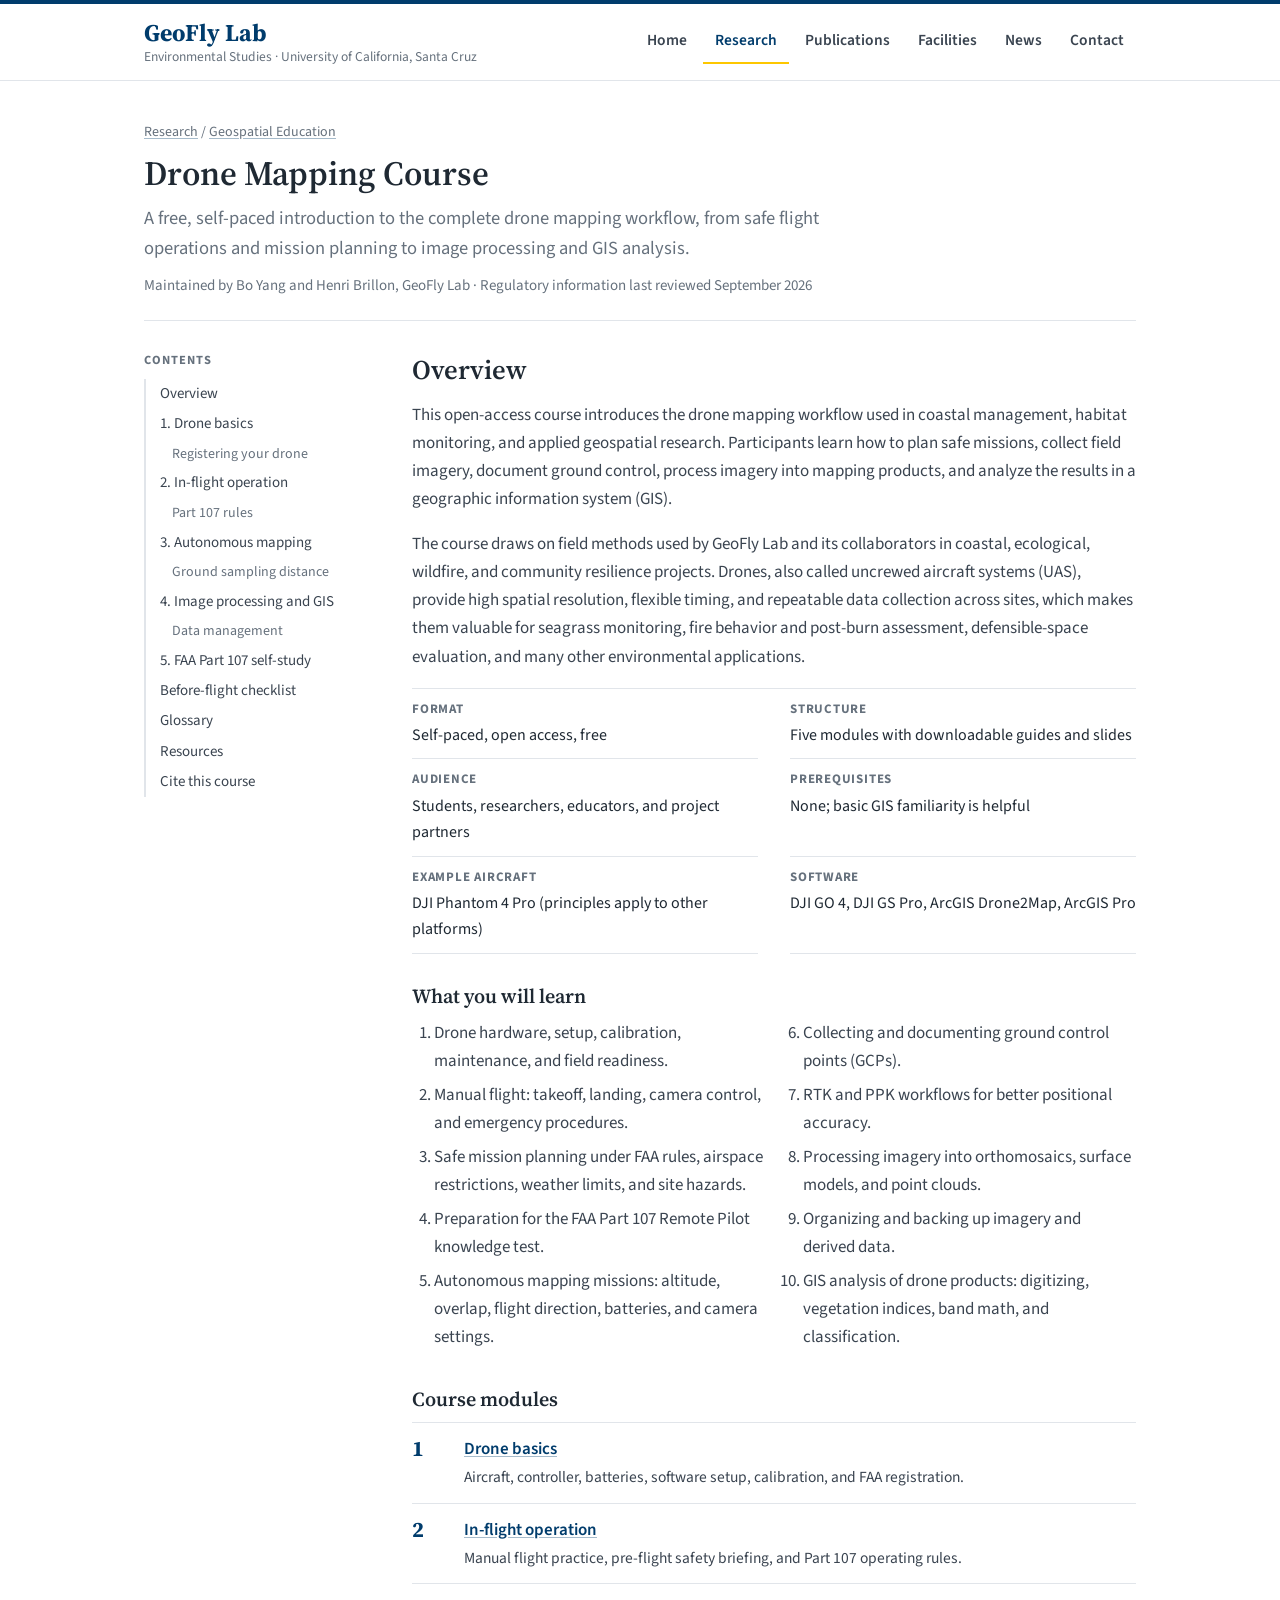
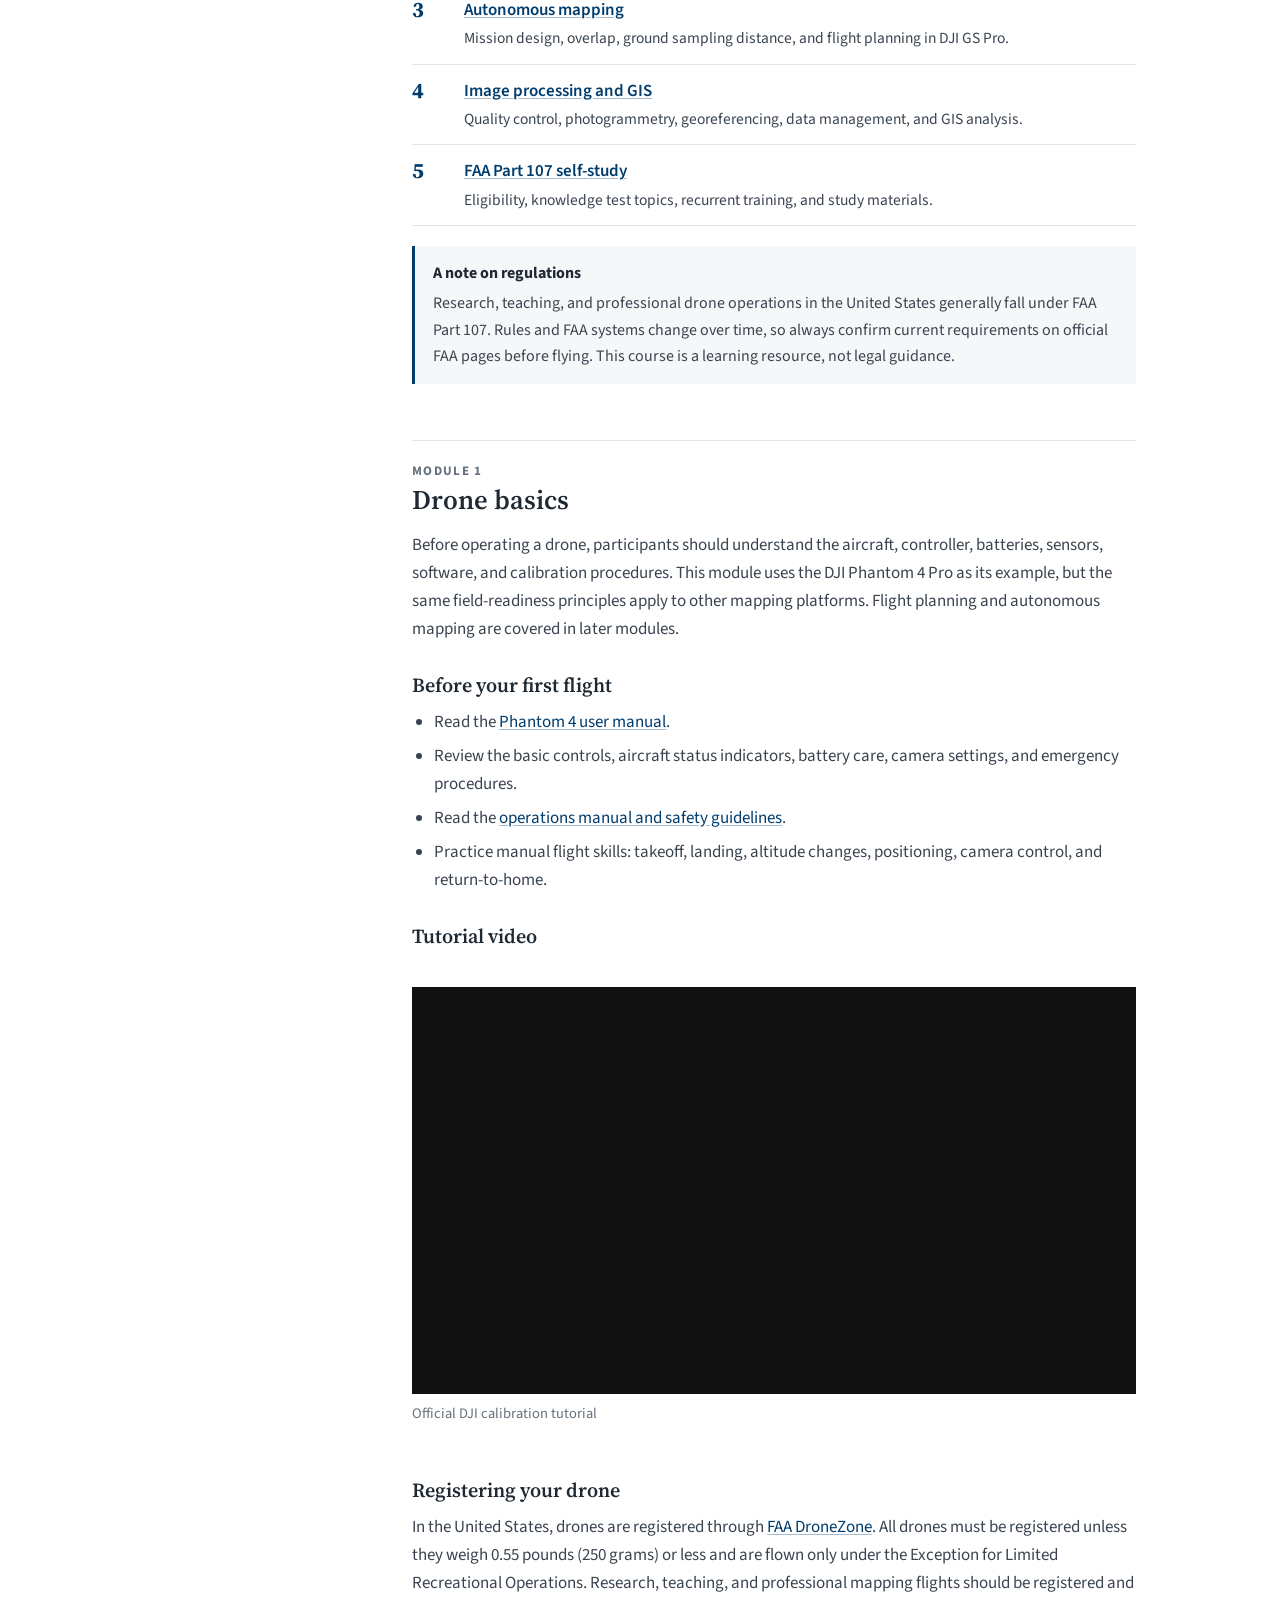
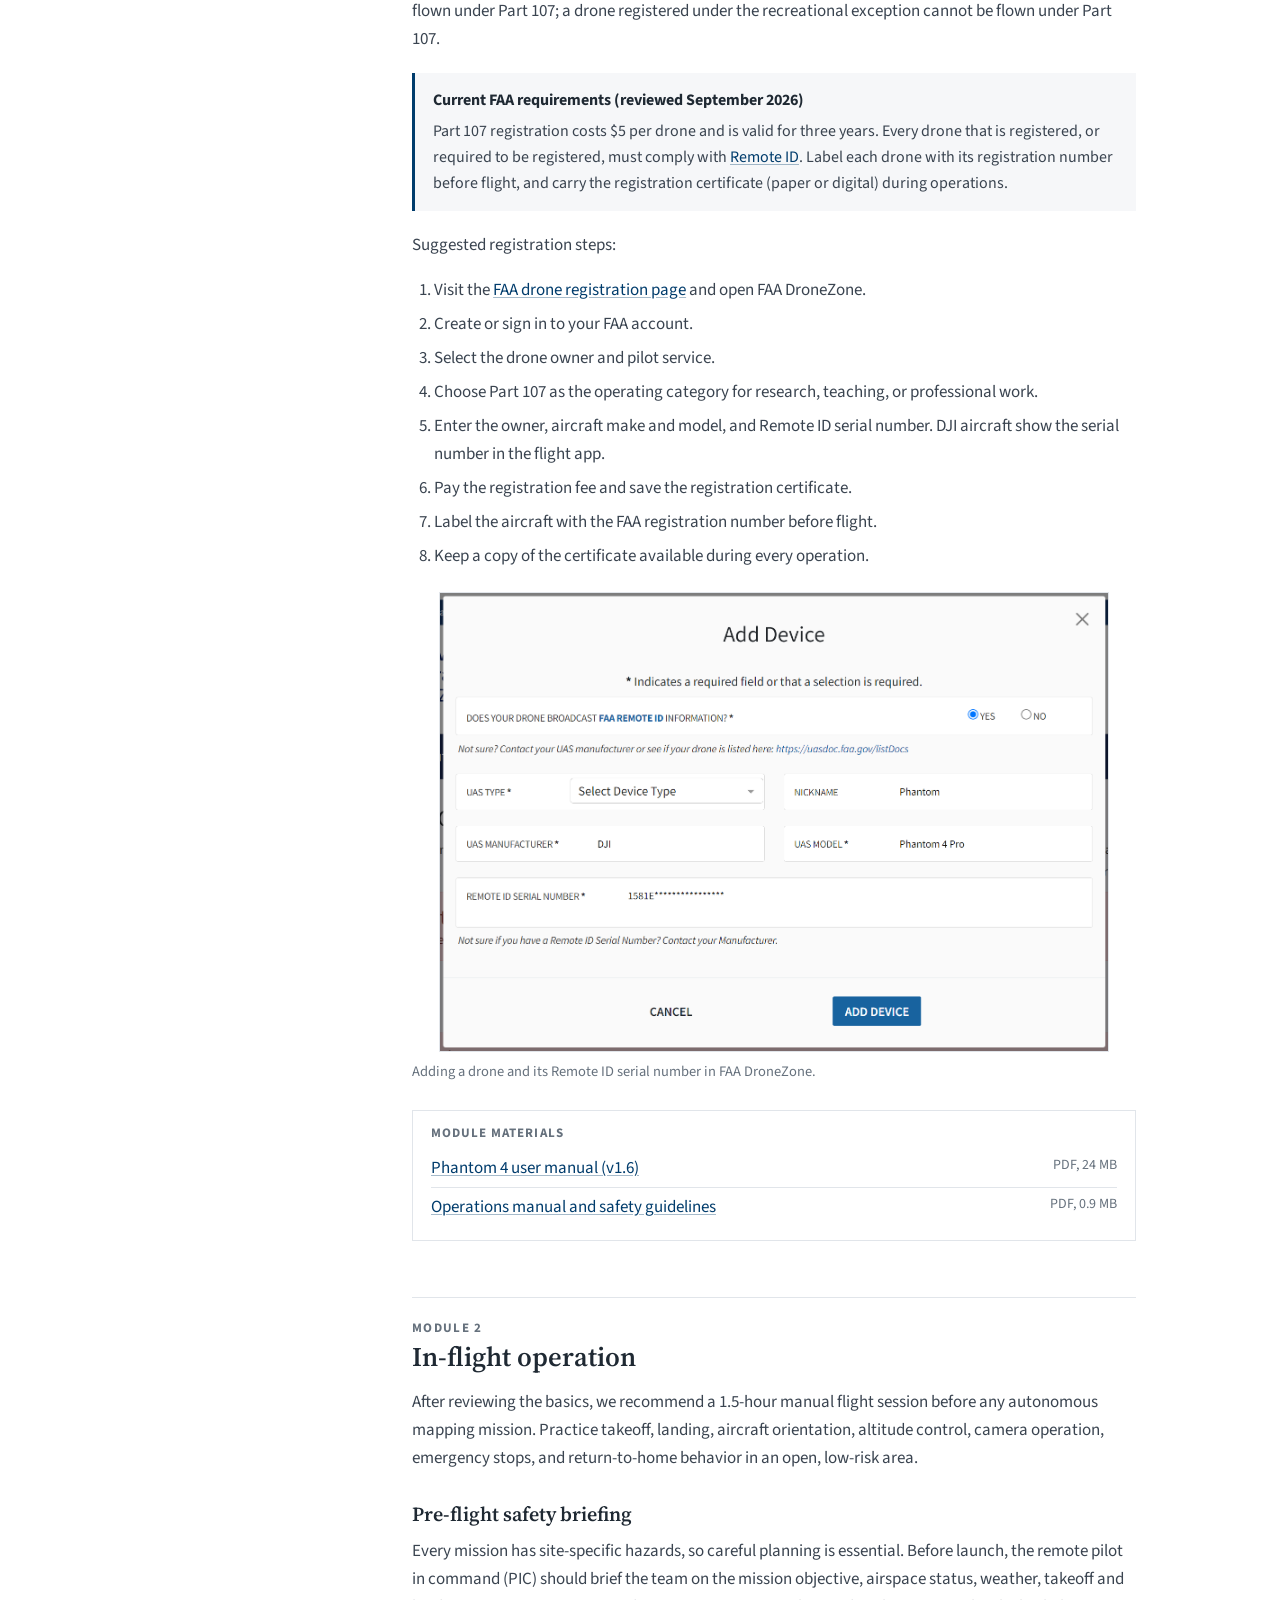
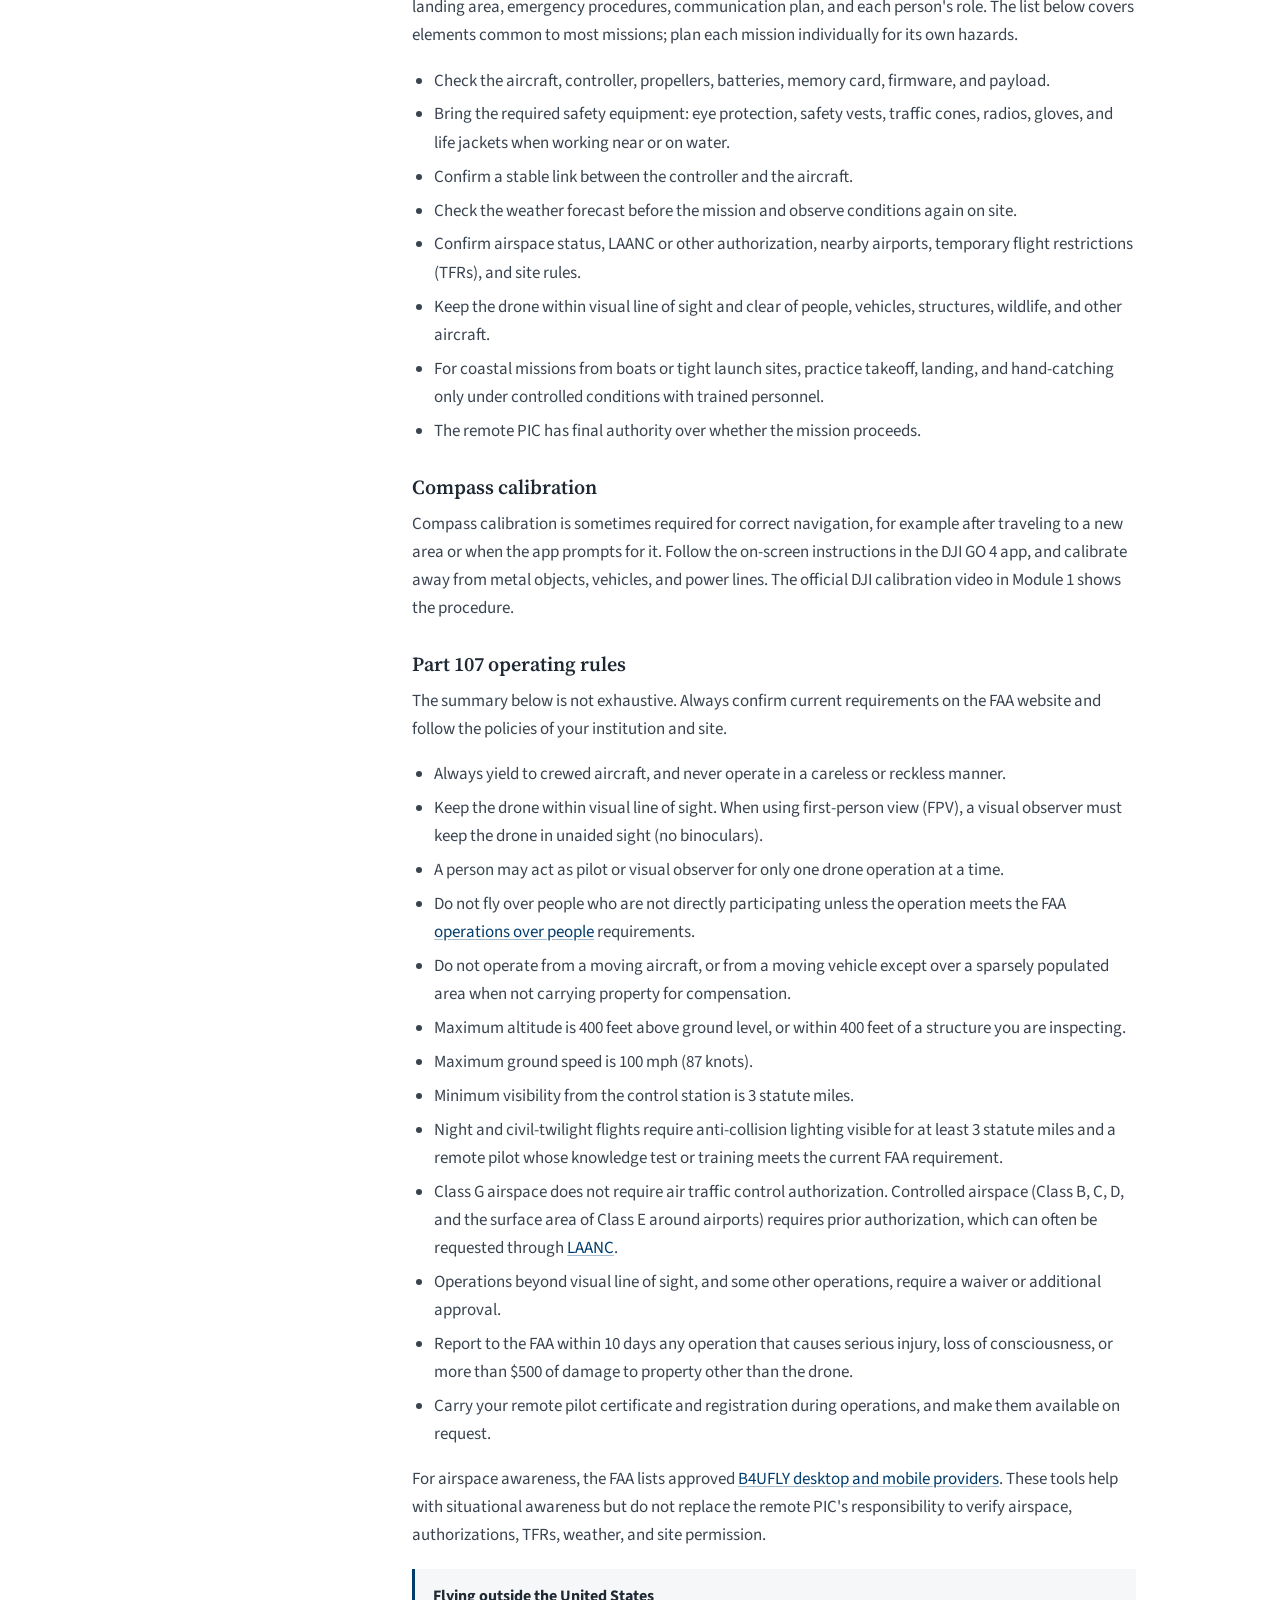
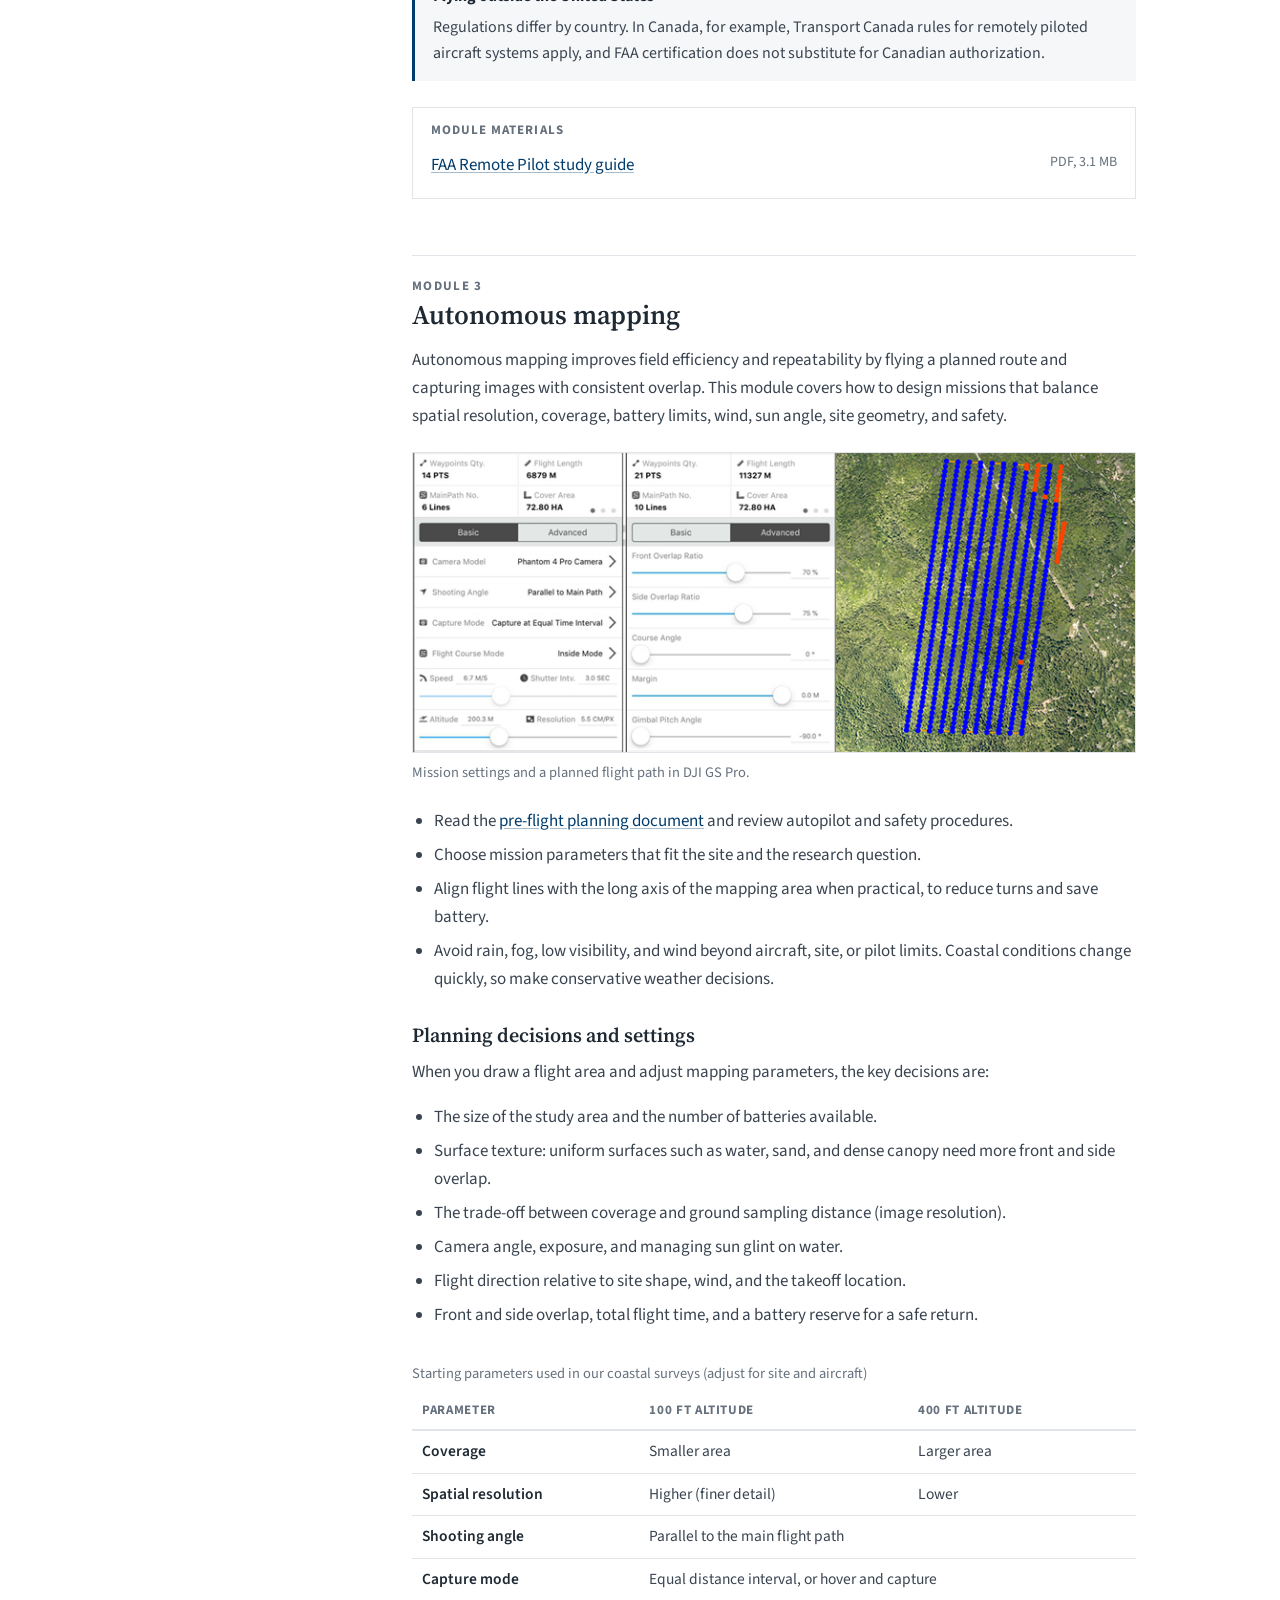
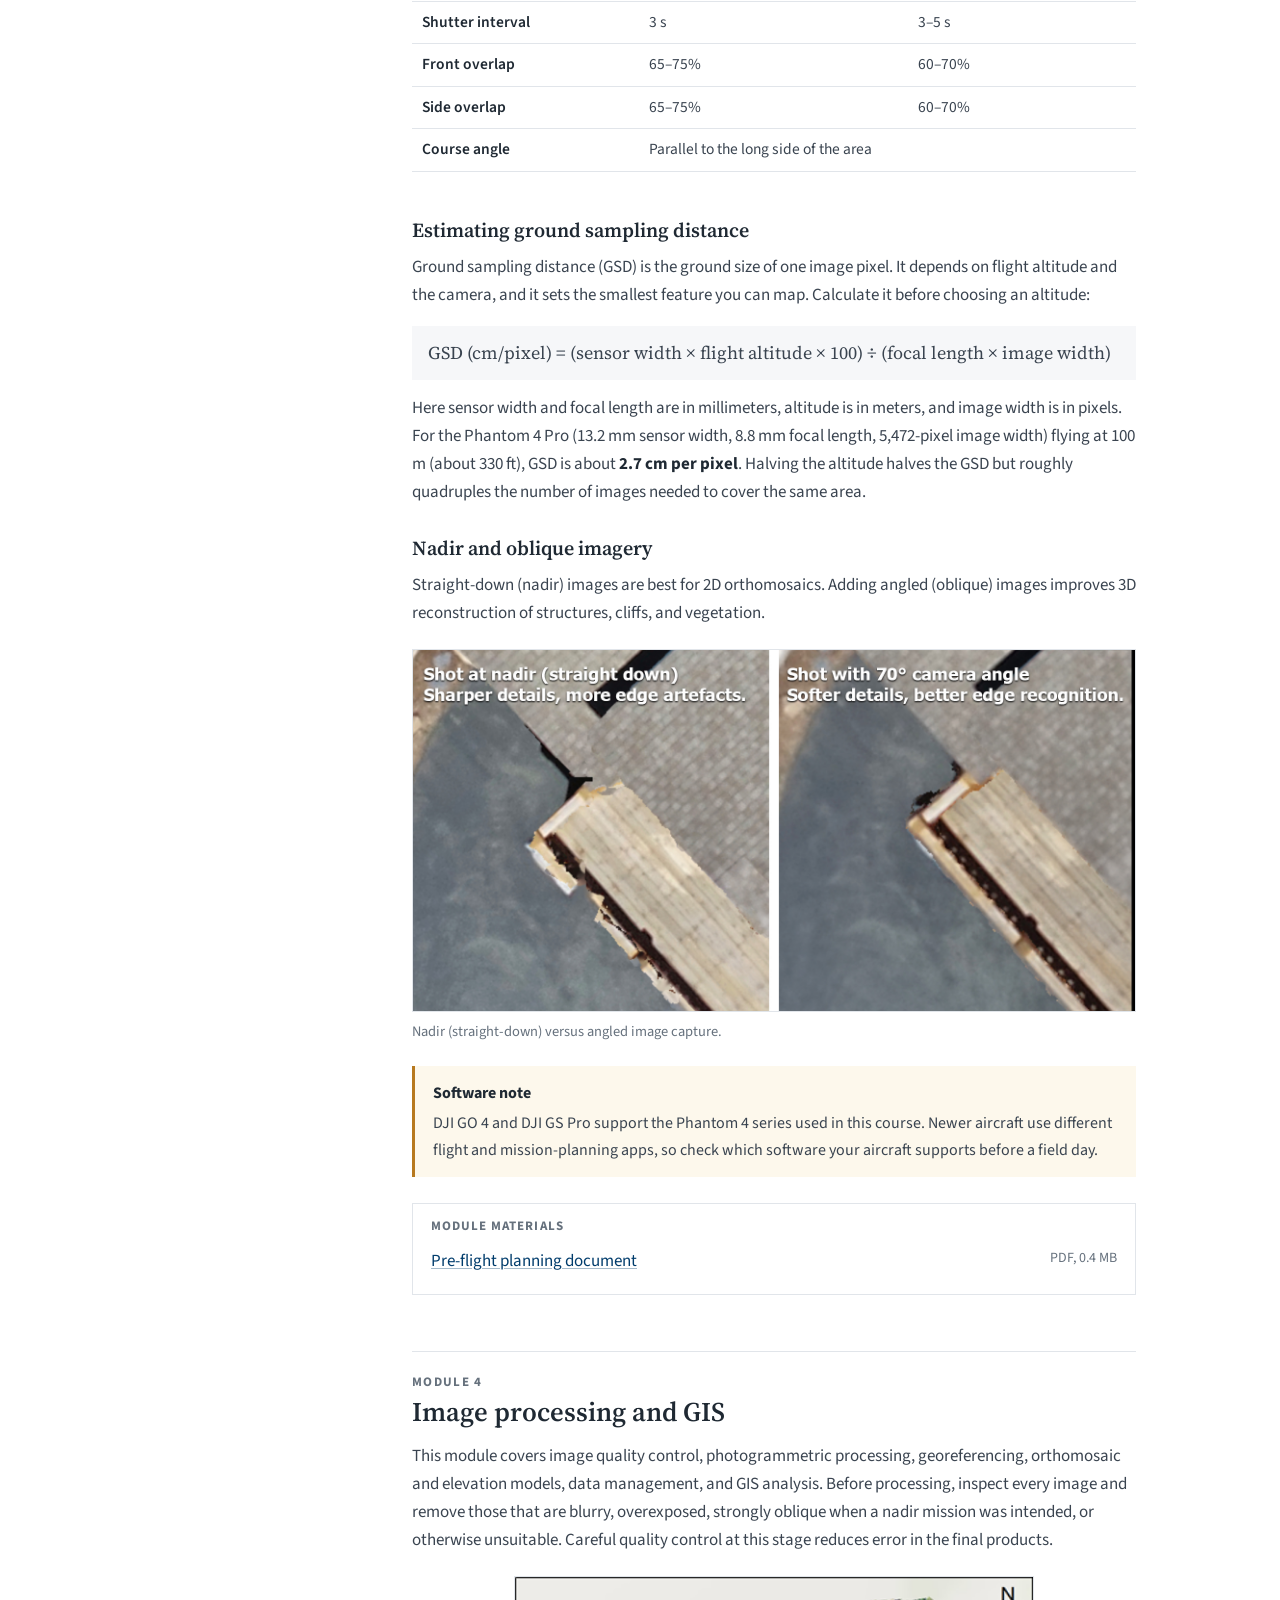
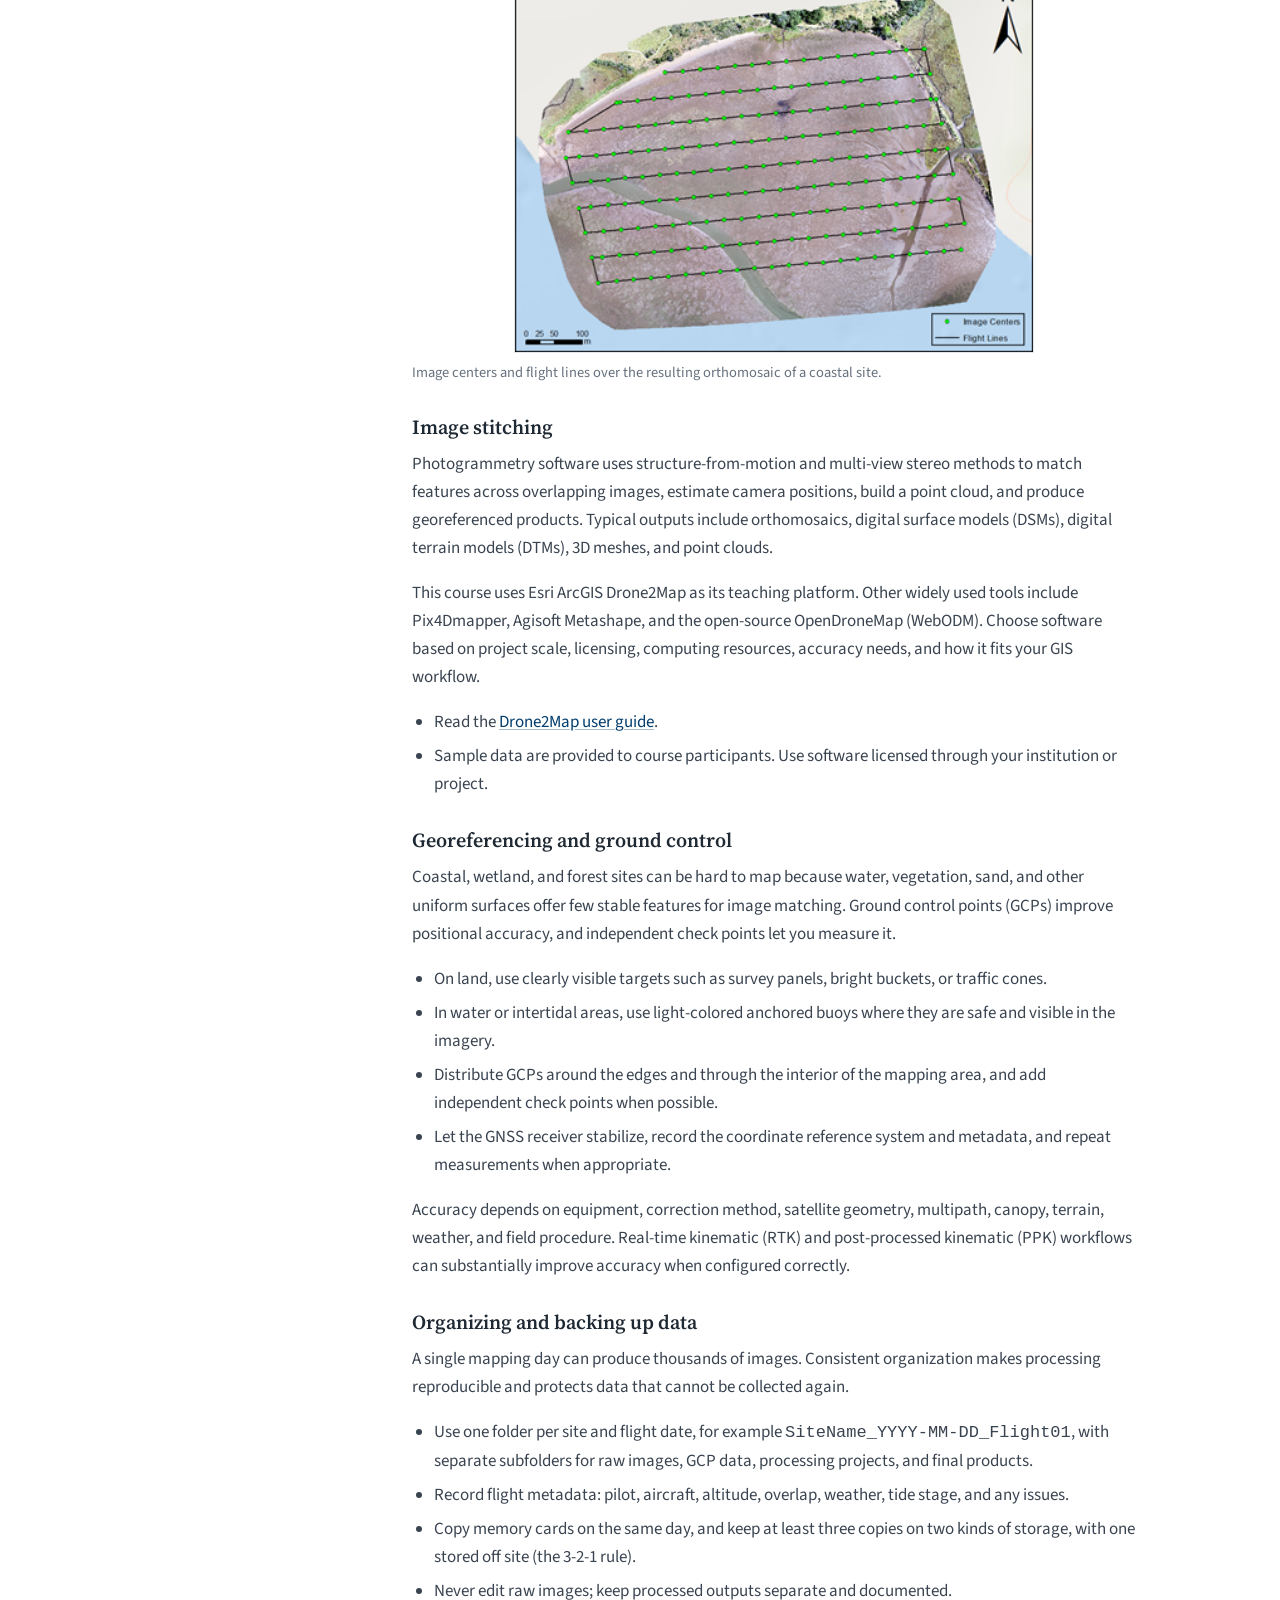
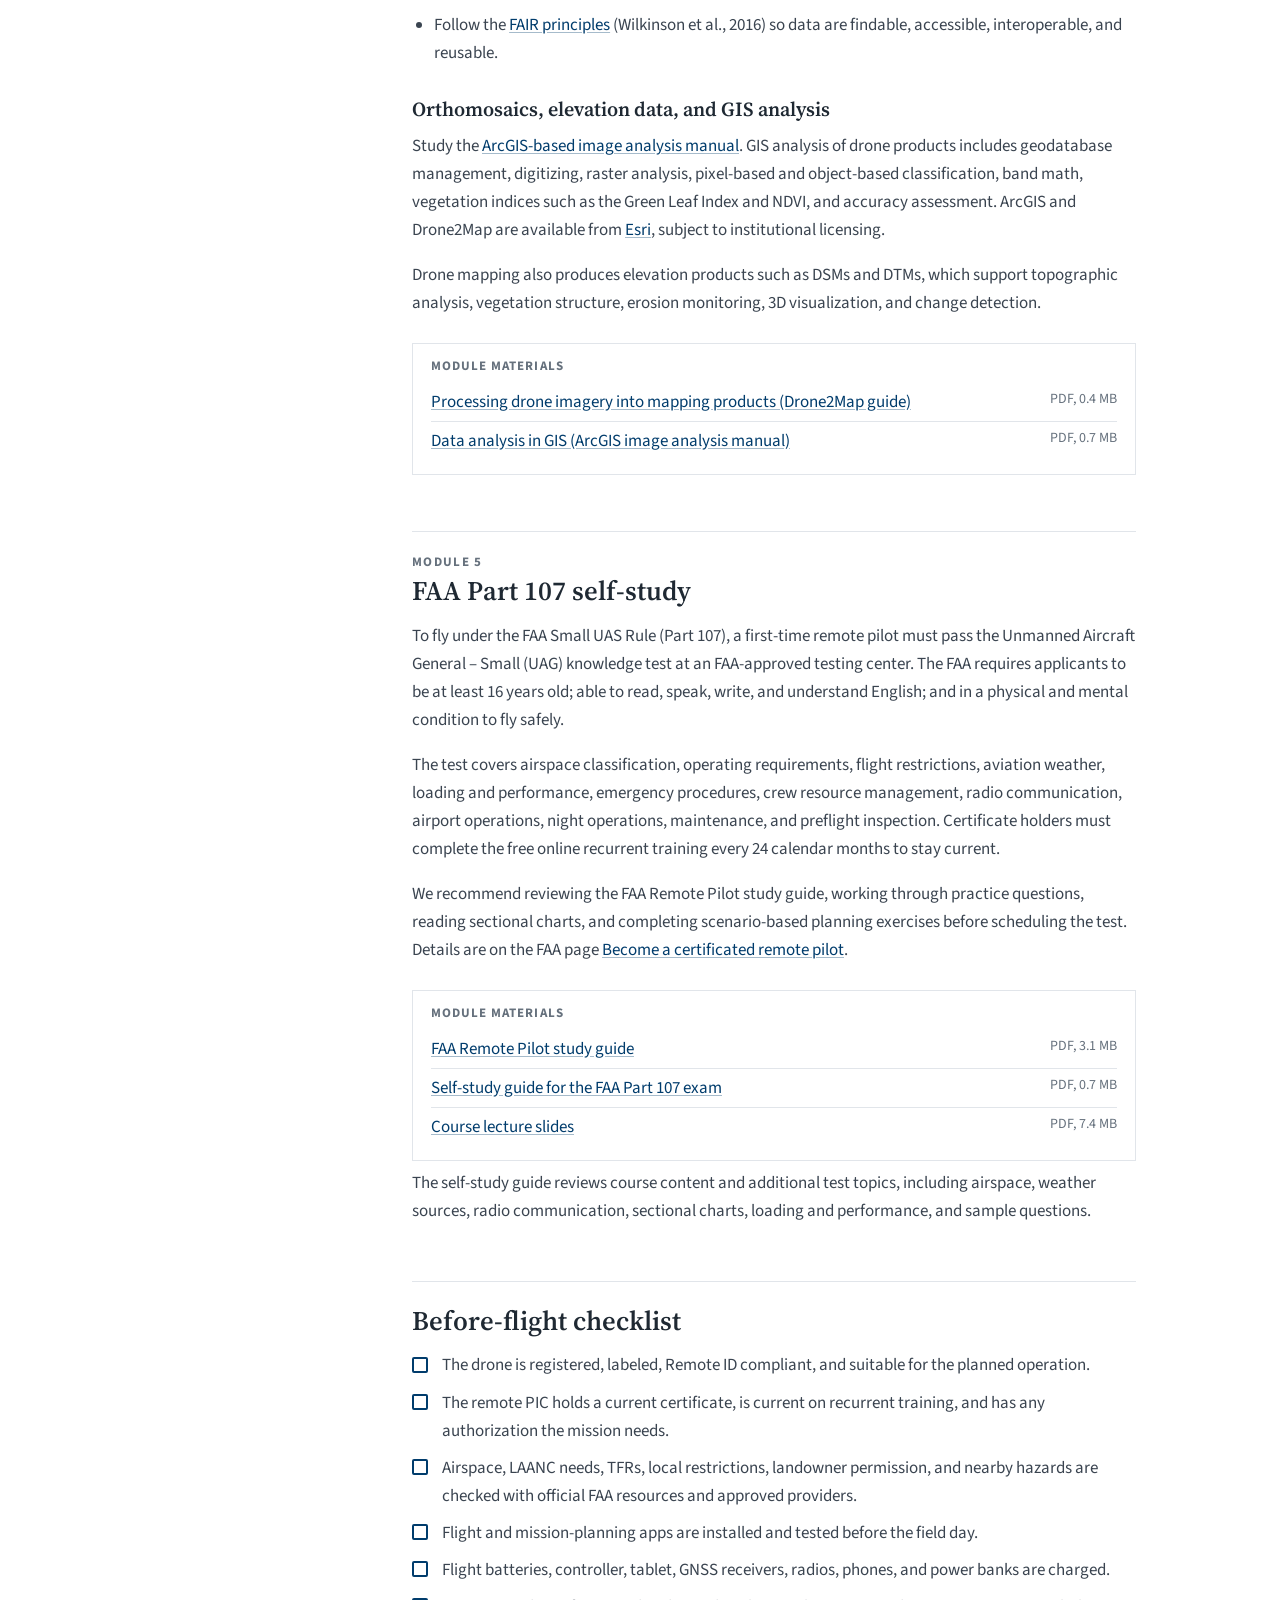
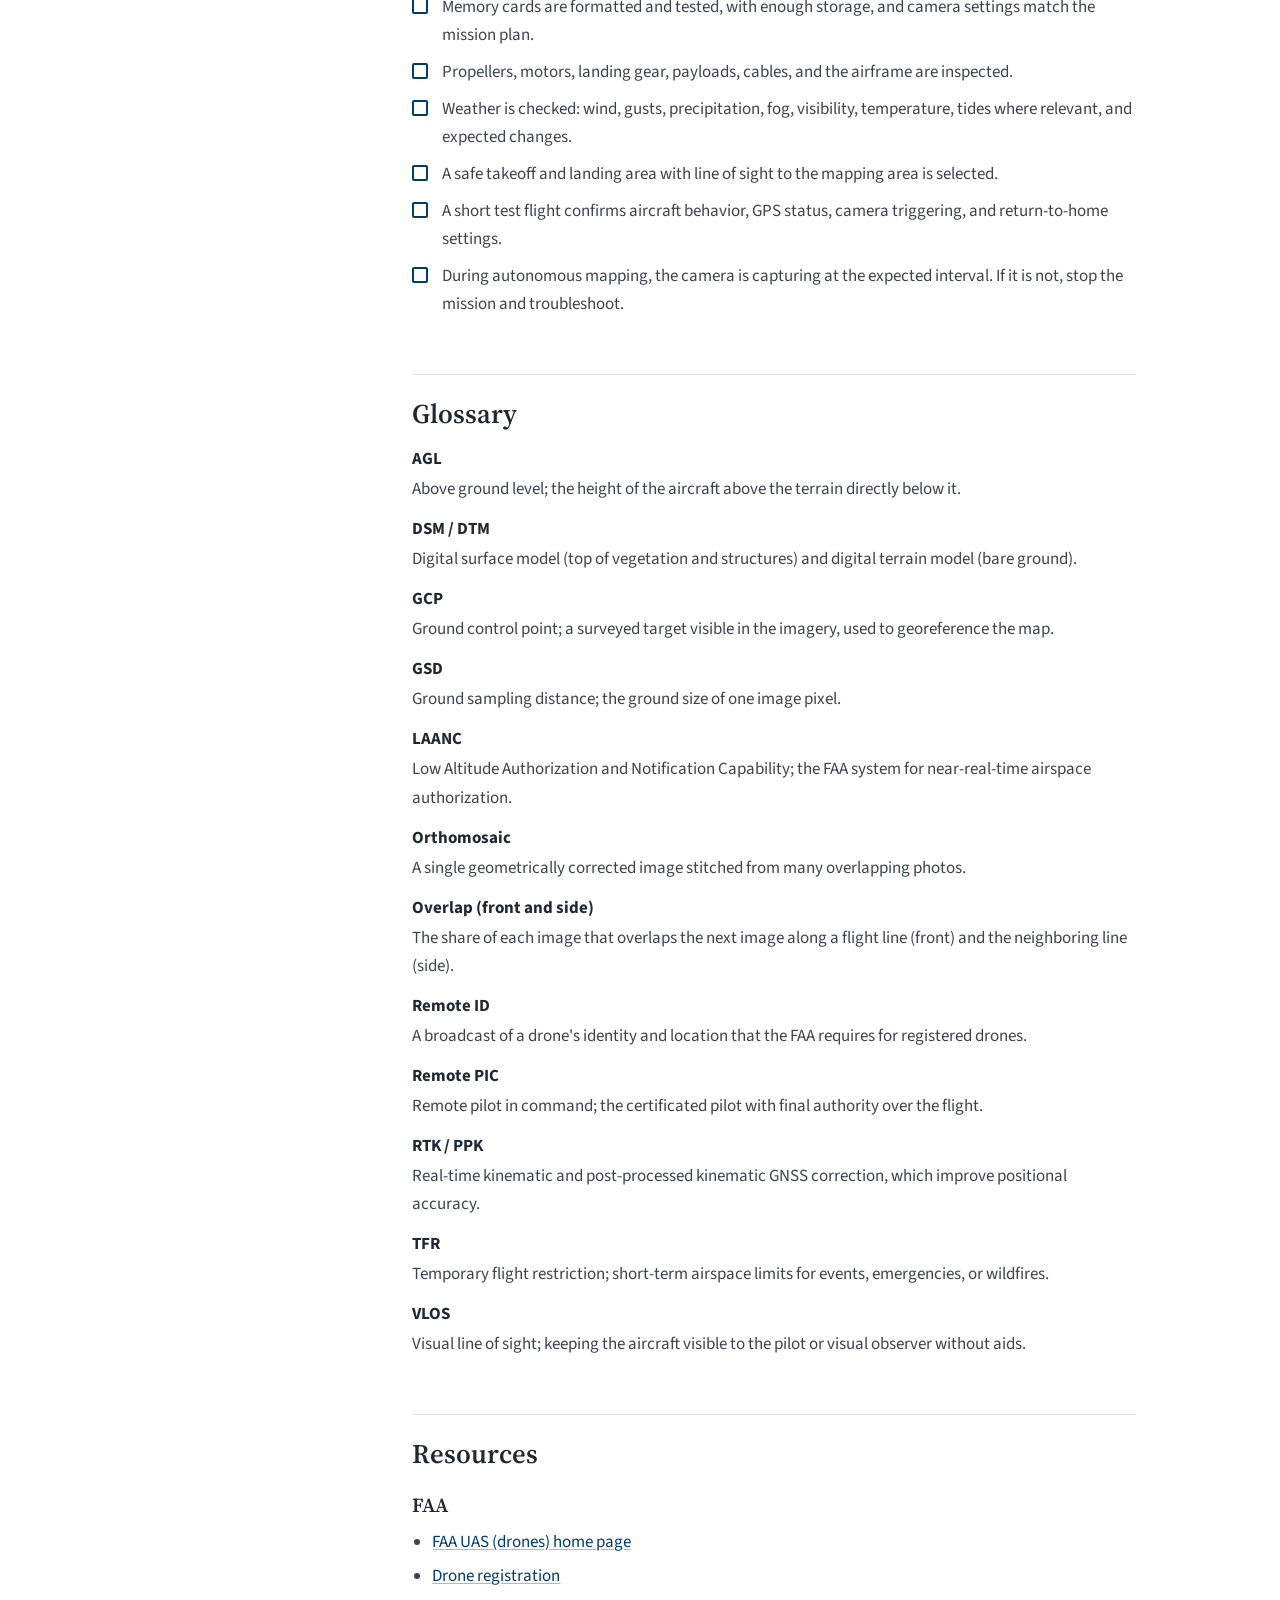
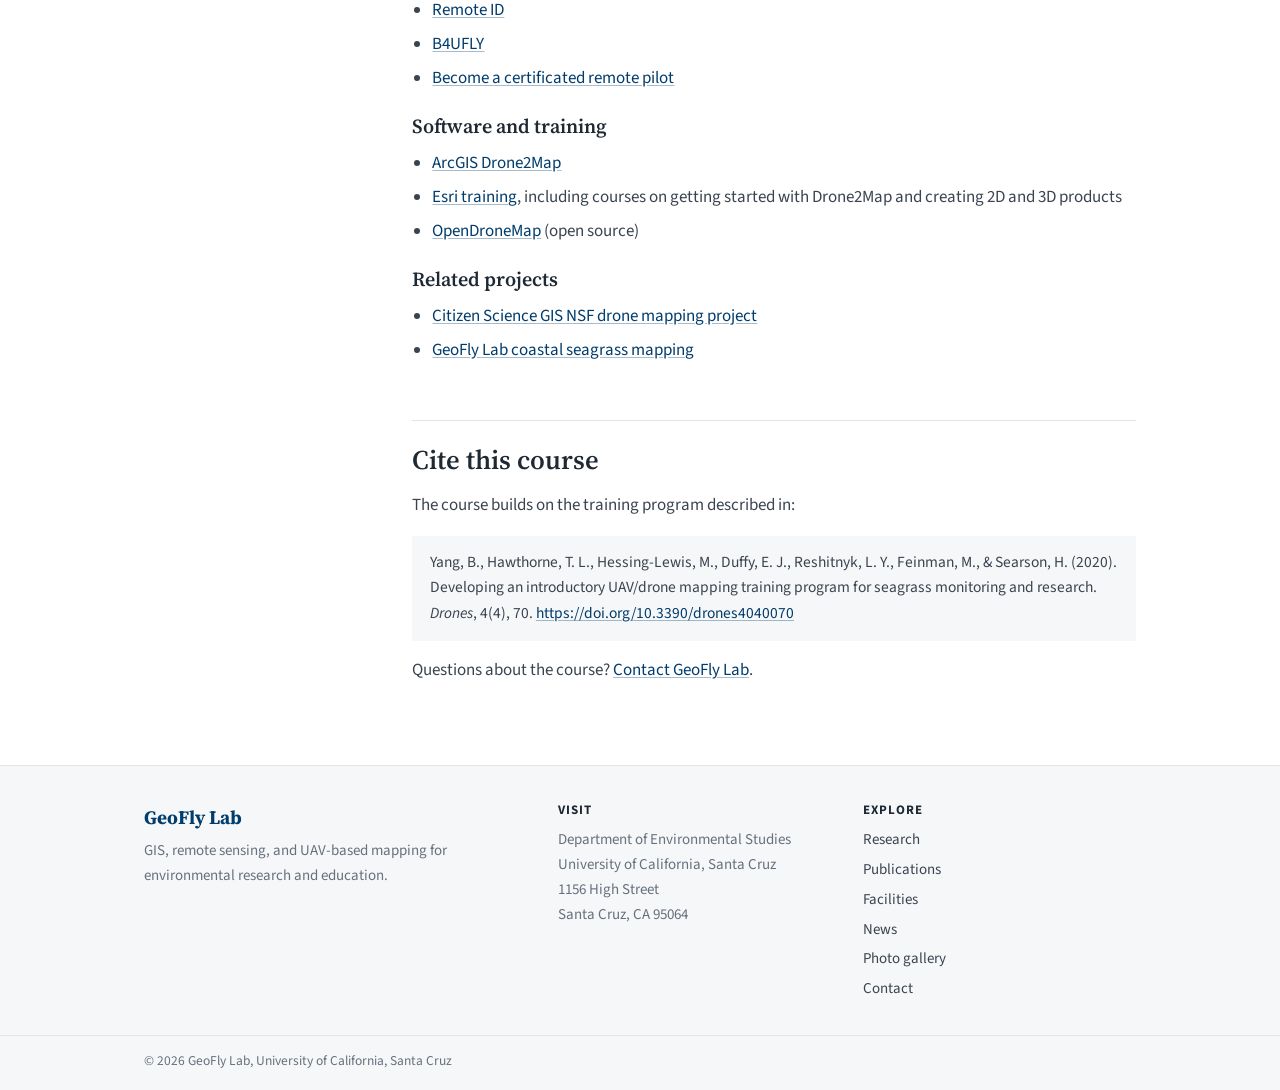
==== index.html @ a2367f69 "Redesign the drone mapping course page - New index.html in the GeoFly Lab site style: contents sideb" ====
<!DOCTYPE html>
<html lang="en">
<head>
    <meta charset="utf-8">
    <meta name="viewport" content="width=device-width, initial-scale=1">
    <title>Drone Mapping Course | GeoFly Lab</title>
    <meta name="description" content="A free, self-paced course from GeoFly Lab at UC Santa Cruz covering the drone mapping workflow: safe flight operations, FAA Part 107 preparation, mission planning, ground control, image processing, and GIS analysis.">
    <meta name="author" content="GeoFly Lab">
    <meta property="og:type" content="website">
    <meta property="og:title" content="Drone Mapping Course | GeoFly Lab">
    <meta property="og:description" content="A free, self-paced introduction to the drone mapping workflow, from safe flight operations to GIS analysis.">
    <meta property="og:image" content="https://geofly.io/DroneMapping/Files/GSPro_flightpath.jpg">
    <link rel="icon" type="image/png" href="https://geofly.io/static/picture/geoflylab_logo.png">
    <link rel="preconnect" href="https://fonts.googleapis.com">
    <link rel="preconnect" href="https://fonts.gstatic.com" crossorigin>
    <link rel="stylesheet" href="https://fonts.googleapis.com/css2?family=Source+Sans+3:wght@400;600;700&family=Source+Serif+4:opsz,wght@8..60,600;8..60,700&display=swap">
    <link rel="stylesheet" href="assets/course.css">
</head>
<body>
<header class="site-header">
    <div class="wrap">
        <a class="brand" href="https://geofly.io/">
            <span class="brand-name">GeoFly Lab</span>
            <span class="brand-sub">Environmental Studies &middot; University of California, Santa Cruz</span>
        </a>
        <button class="nav-toggle" type="button" aria-expanded="false" aria-controls="site-nav">Menu</button>
        <nav class="site-nav" id="site-nav" aria-label="Main">
            <ul>
                <li><a href="https://geofly.io/">Home</a></li>
                <li><a href="https://geofly.io/project.html" aria-current="page">Research</a></li>
                <li><a href="https://geofly.io/publication.html">Publications</a></li>
                <li><a href="https://geofly.io/facility.html">Facilities</a></li>
                <li><a href="https://geofly.io/post.html">News</a></li>
                <li><a href="https://geofly.io/contact.html">Contact</a></li>
            </ul>
        </nav>
    </div>
</header>
<main>
<div class="wrap">
    <div class="page-head">
        <p class="crumbs"><a href="https://geofly.io/project.html">Research</a> / <a href="https://geofly.io/UAV_edu.html">Geospatial Education</a></p>
        <h1>Drone Mapping Course</h1>
        <p class="lede">A free, self-paced introduction to the complete drone mapping workflow, from safe flight operations and mission planning to image processing and GIS analysis.</p>
        <p class="course-meta">Maintained by Bo Yang and Henri Brillon, GeoFly Lab &middot; Regulatory information last reviewed September 2026</p>
    </div>

    <div class="course">
        <nav class="toc" aria-label="Course contents">
            <h2>Contents</h2>
            <ol>
                <li><a href="#overview">Overview</a></li>
                <li><a href="#module-1">1. Drone basics</a></li>
                <li class="sub"><a href="#registration">Registering your drone</a></li>
                <li><a href="#module-2">2. In-flight operation</a></li>
                <li class="sub"><a href="#regulations">Part 107 rules</a></li>
                <li><a href="#module-3">3. Autonomous mapping</a></li>
                <li class="sub"><a href="#gsd">Ground sampling distance</a></li>
                <li><a href="#module-4">4. Image processing and GIS</a></li>
                <li class="sub"><a href="#data-management">Data management</a></li>
                <li><a href="#module-5">5. FAA Part 107 self-study</a></li>
                <li><a href="#checklist">Before-flight checklist</a></li>
                <li><a href="#glossary">Glossary</a></li>
                <li><a href="#resources">Resources</a></li>
                <li><a href="#cite">Cite this course</a></li>
            </ol>
        </nav>

        <div class="course-body">

<section id="overview">
    <h2 class="first">Overview</h2>
    <p>This open-access course introduces the drone mapping workflow used in coastal management, habitat monitoring, and applied geospatial research. Participants learn how to plan safe missions, collect field imagery, document ground control, process imagery into mapping products, and analyze the results in a geographic information system (GIS).</p>
    <p>The course draws on field methods used by GeoFly Lab and its collaborators in coastal, ecological, wildfire, and community resilience projects. Drones, also called uncrewed aircraft systems (UAS), provide high spatial resolution, flexible timing, and repeatable data collection across sites, which makes them valuable for seagrass monitoring, fire behavior and post-burn assessment, defensible-space evaluation, and many other environmental applications.</p>

    <dl class="facts">
        <div><dt>Format</dt><dd>Self-paced, open access, free</dd></div>
        <div><dt>Structure</dt><dd>Five modules with downloadable guides and slides</dd></div>
        <div><dt>Audience</dt><dd>Students, researchers, educators, and project partners</dd></div>
        <div><dt>Prerequisites</dt><dd>None; basic GIS familiarity is helpful</dd></div>
        <div><dt>Example aircraft</dt><dd>DJI Phantom 4 Pro (principles apply to other platforms)</dd></div>
        <div><dt>Software</dt><dd>DJI GO 4, DJI GS Pro, ArcGIS Drone2Map, ArcGIS Pro</dd></div>
    </dl>

    <h3>What you will learn</h3>
    <ol class="objectives">
        <li>Drone hardware, setup, calibration, maintenance, and field readiness.</li>
        <li>Manual flight: takeoff, landing, camera control, and emergency procedures.</li>
        <li>Safe mission planning under FAA rules, airspace restrictions, weather limits, and site hazards.</li>
        <li>Preparation for the FAA Part 107 Remote Pilot knowledge test.</li>
        <li>Autonomous mapping missions: altitude, overlap, flight direction, batteries, and camera settings.</li>
        <li>Collecting and documenting ground control points (GCPs).</li>
        <li>RTK and PPK workflows for better positional accuracy.</li>
        <li>Processing imagery into orthomosaics, surface models, and point clouds.</li>
        <li>Organizing and backing up imagery and derived data.</li>
        <li>GIS analysis of drone products: digitizing, vegetation indices, band math, and classification.</li>
    </ol>

    <h3>Course modules</h3>
    <ol class="modules">
        <li><div><a href="#module-1">Drone basics</a><p>Aircraft, controller, batteries, software setup, calibration, and FAA registration.</p></div></li>
        <li><div><a href="#module-2">In-flight operation</a><p>Manual flight practice, pre-flight safety briefing, and Part 107 operating rules.</p></div></li>
        <li><div><a href="#module-3">Autonomous mapping</a><p>Mission design, overlap, ground sampling distance, and flight planning in DJI GS Pro.</p></div></li>
        <li><div><a href="#module-4">Image processing and GIS</a><p>Quality control, photogrammetry, georeferencing, data management, and GIS analysis.</p></div></li>
        <li><div><a href="#module-5">FAA Part 107 self-study</a><p>Eligibility, knowledge test topics, recurrent training, and study materials.</p></div></li>
    </ol>

    <div class="callout">
        <span class="callout-title">A note on regulations</span>
        <p>Research, teaching, and professional drone operations in the United States generally fall under FAA Part 107. Rules and FAA systems change over time, so always confirm current requirements on official FAA pages before flying. This course is a learning resource, not legal guidance.</p>
    </div>
</section>

<section id="module-1">
    <h2><span class="module-num">Module 1</span>Drone basics</h2>
    <p>Before operating a drone, participants should understand the aircraft, controller, batteries, sensors, software, and calibration procedures. This module uses the DJI Phantom 4 Pro as its example, but the same field-readiness principles apply to other mapping platforms. Flight planning and autonomous mapping are covered in later modules.</p>

    <h3>Before your first flight</h3>
    <ul>
        <li>Read the <a href="Documents/Phantom_4_User_Manual_v1.6.pdf">Phantom 4 user manual</a>.</li>
        <li>Review the basic controls, aircraft status indicators, battery care, camera settings, and emergency procedures.</li>
        <li>Read the <a href="Documents/CSGIS_Preflight_Planning_and_Safety.pdf">operations manual and safety guidelines</a>.</li>
        <li>Practice manual flight skills: takeoff, landing, altitude changes, positioning, camera control, and return-to-home.</li>
    </ul>

    <h3>Tutorial video</h3>
    <div class="videos one">
        <!-- Video unavailable on YouTube (private or removed), hidden until re-uploaded: https://www.youtube.com/watch?v=4PYAk11Jio8 "Video 1 of 5: DJI Phantom 4 unboxing and assembly" -->
        <!-- Video unavailable on YouTube (private or removed), hidden until re-uploaded: https://www.youtube.com/watch?v=EFAxI218N7s "Video 2 of 5: DJI Phantom 4 software setup" -->
        <figure class="video">
            <div class="frame"><iframe src="https://www.youtube-nocookie.com/embed/2WltMwrWlyM" title="Official DJI calibration tutorial" loading="lazy" allow="accelerometer; encrypted-media; gyroscope; picture-in-picture" allowfullscreen></iframe></div>
            <figcaption>Official DJI calibration tutorial</figcaption>
        </figure>
    </div>

    <h3 id="registration">Registering your drone</h3>
    <p>In the United States, drones are registered through <a href="https://faadronezone.faa.gov/">FAA DroneZone</a>. All drones must be registered unless they weigh 0.55 pounds (250 grams) or less and are flown only under the Exception for Limited Recreational Operations. Research, teaching, and professional mapping flights should be registered and flown under Part 107; a drone registered under the recreational exception cannot be flown under Part 107.</p>
    <div class="callout">
        <span class="callout-title">Current FAA requirements (reviewed September 2026)</span>
        <p>Part 107 registration costs $5 per drone and is valid for three years. Every drone that is registered, or required to be registered, must comply with <a href="https://www.faa.gov/uas/getting_started/remote_id">Remote ID</a>. Label each drone with its registration number before flight, and carry the registration certificate (paper or digital) during operations.</p>
    </div>
    <p>Suggested registration steps:</p>
    <ol>
        <li>Visit the <a href="https://www.faa.gov/uas/getting_started/register_drone">FAA drone registration page</a> and open FAA DroneZone.</li>
        <li>Create or sign in to your FAA account.</li>
        <li>Select the drone owner and pilot service.</li>
        <li>Choose Part 107 as the operating category for research, teaching, or professional work.</li>
        <li>Enter the owner, aircraft make and model, and Remote ID serial number. DJI aircraft show the serial number in the flight app.</li>
        <li>Pay the registration fee and save the registration certificate.</li>
        <li>Label the aircraft with the FAA registration number before flight.</li>
        <li>Keep a copy of the certificate available during every operation.</li>
    </ol>
    <figure>
        <img src="Files/remote-id-registration.png" alt="FAA DroneZone form for adding a drone with its Remote ID serial number" loading="lazy">
        <figcaption>Adding a drone and its Remote ID serial number in FAA DroneZone.</figcaption>
    </figure>

    <div class="materials">
        <h3>Module materials</h3>
        <ul>
            <li><a href="Documents/Phantom_4_User_Manual_v1.6.pdf">Phantom 4 user manual (v1.6)</a><span class="size">PDF, 24 MB</span></li>
            <li><a href="Documents/CSGIS_Preflight_Planning_and_Safety.pdf">Operations manual and safety guidelines</a><span class="size">PDF, 0.9 MB</span></li>
        </ul>
    </div>
</section>

<section id="module-2">
    <h2><span class="module-num">Module 2</span>In-flight operation</h2>
    <p>After reviewing the basics, we recommend a 1.5-hour manual flight session before any autonomous mapping mission. Practice takeoff, landing, aircraft orientation, altitude control, camera operation, emergency stops, and return-to-home behavior in an open, low-risk area.</p>

    <h3>Pre-flight safety briefing</h3>
    <p>Every mission has site-specific hazards, so careful planning is essential. Before launch, the remote pilot in command (PIC) should brief the team on the mission objective, airspace status, weather, takeoff and landing area, emergency procedures, communication plan, and each person's role. The list below covers elements common to most missions; plan each mission individually for its own hazards.</p>
    <ul>
        <li>Check the aircraft, controller, propellers, batteries, memory card, firmware, and payload.</li>
        <li>Bring the required safety equipment: eye protection, safety vests, traffic cones, radios, gloves, and life jackets when working near or on water.</li>
        <li>Confirm a stable link between the controller and the aircraft.</li>
        <li>Check the weather forecast before the mission and observe conditions again on site.</li>
        <li>Confirm airspace status, LAANC or other authorization, nearby airports, temporary flight restrictions (TFRs), and site rules.</li>
        <li>Keep the drone within visual line of sight and clear of people, vehicles, structures, wildlife, and other aircraft.</li>
        <li>For coastal missions from boats or tight launch sites, practice takeoff, landing, and hand-catching only under controlled conditions with trained personnel.</li>
        <li>The remote PIC has final authority over whether the mission proceeds.</li>
    </ul>

    <h3>Compass calibration</h3>
    <p>Compass calibration is sometimes required for correct navigation, for example after traveling to a new area or when the app prompts for it. Follow the on-screen instructions in the DJI GO 4 app, and calibrate away from metal objects, vehicles, and power lines. The official DJI calibration video in Module 1 shows the procedure.</p>
    <!-- Video unavailable on YouTube (private or removed), hidden until re-uploaded: https://www.youtube.com/watch?v=jpWw9_WZGHU "Video 3 of 5: Drone calibration and software setup" -->

    <h3 id="regulations">Part 107 operating rules</h3>
    <p>The summary below is not exhaustive. Always confirm current requirements on the FAA website and follow the policies of your institution and site.</p>
    <ul>
        <li>Always yield to crewed aircraft, and never operate in a careless or reckless manner.</li>
        <li>Keep the drone within visual line of sight. When using first-person view (FPV), a visual observer must keep the drone in unaided sight (no binoculars).</li>
        <li>A person may act as pilot or visual observer for only one drone operation at a time.</li>
        <li>Do not fly over people who are not directly participating unless the operation meets the FAA <a href="https://www.faa.gov/uas/commercial_operators/operations_over_people">operations over people</a> requirements.</li>
        <li>Do not operate from a moving aircraft, or from a moving vehicle except over a sparsely populated area when not carrying property for compensation.</li>
        <li>Maximum altitude is 400 feet above ground level, or within 400 feet of a structure you are inspecting.</li>
        <li>Maximum ground speed is 100 mph (87 knots).</li>
        <li>Minimum visibility from the control station is 3 statute miles.</li>
        <li>Night and civil-twilight flights require anti-collision lighting visible for at least 3 statute miles and a remote pilot whose knowledge test or training meets the current FAA requirement.</li>
        <li>Class G airspace does not require air traffic control authorization. Controlled airspace (Class B, C, D, and the surface area of Class E around airports) requires prior authorization, which can often be requested through <a href="https://www.faa.gov/uas/programs_partnerships/data_exchange">LAANC</a>.</li>
        <li>Operations beyond visual line of sight, and some other operations, require a waiver or additional approval.</li>
        <li>Report to the FAA within 10 days any operation that causes serious injury, loss of consciousness, or more than $500 of damage to property other than the drone.</li>
        <li>Carry your remote pilot certificate and registration during operations, and make them available on request.</li>
    </ul>
    <p>For airspace awareness, the FAA lists approved <a href="https://www.faa.gov/uas/getting_started/b4ufly">B4UFLY desktop and mobile providers</a>. These tools help with situational awareness but do not replace the remote PIC's responsibility to verify airspace, authorizations, TFRs, weather, and site permission.</p>
    <div class="callout">
        <span class="callout-title">Flying outside the United States</span>
        <p>Regulations differ by country. In Canada, for example, Transport Canada rules for remotely piloted aircraft systems apply, and FAA certification does not substitute for Canadian authorization.</p>
    </div>

    <div class="materials">
        <h3>Module materials</h3>
        <ul>
            <li><a href="Documents/remote_pilot_study_guide.pdf">FAA Remote Pilot study guide</a><span class="size">PDF, 3.1 MB</span></li>
        </ul>
    </div>
</section>

<section id="module-3">
    <h2><span class="module-num">Module 3</span>Autonomous mapping</h2>
    <p>Autonomous mapping improves field efficiency and repeatability by flying a planned route and capturing images with consistent overlap. This module covers how to design missions that balance spatial resolution, coverage, battery limits, wind, sun angle, site geometry, and safety.</p>
    <figure>
        <img src="Files/GSPro_flightpath.jpg" alt="DJI GS Pro mission settings and a planned flight path over a forest" loading="lazy">
        <figcaption>Mission settings and a planned flight path in DJI GS Pro.</figcaption>
    </figure>
    <ul>
        <li>Read the <a href="Documents/CSGIS_Preflight_Planning_Document.pdf">pre-flight planning document</a> and review autopilot and safety procedures.</li>
        <li>Choose mission parameters that fit the site and the research question.</li>
        <li>Align flight lines with the long axis of the mapping area when practical, to reduce turns and save battery.</li>
        <li>Avoid rain, fog, low visibility, and wind beyond aircraft, site, or pilot limits. Coastal conditions change quickly, so make conservative weather decisions.</li>
    </ul>
    <!-- Video unavailable on YouTube (private or removed), hidden until re-uploaded: https://www.youtube.com/watch?v=n2iIS3-4z-8 "Video 4 of 5: Creating a drone mapping task in DJI GS Pro" -->

    <h3>Planning decisions and settings</h3>
    <p>When you draw a flight area and adjust mapping parameters, the key decisions are:</p>
    <ul>
        <li>The size of the study area and the number of batteries available.</li>
        <li>Surface texture: uniform surfaces such as water, sand, and dense canopy need more front and side overlap.</li>
        <li>The trade-off between coverage and ground sampling distance (image resolution).</li>
        <li>Camera angle, exposure, and managing sun glint on water.</li>
        <li>Flight direction relative to site shape, wind, and the takeoff location.</li>
        <li>Front and side overlap, total flight time, and a battery reserve for a safe return.</li>
    </ul>
    <div class="table-wrap">
        <table class="params">
            <caption>Starting parameters used in our coastal surveys (adjust for site and aircraft)</caption>
            <thead>
                <tr><th scope="col">Parameter</th><th scope="col">100 ft altitude</th><th scope="col">400 ft altitude</th></tr>
            </thead>
            <tbody>
                <tr><th scope="row">Coverage</th><td>Smaller area</td><td>Larger area</td></tr>
                <tr><th scope="row">Spatial resolution</th><td>Higher (finer detail)</td><td>Lower</td></tr>
                <tr><th scope="row">Shooting angle</th><td colspan="2">Parallel to the main flight path</td></tr>
                <tr><th scope="row">Capture mode</th><td colspan="2">Equal distance interval, or hover and capture</td></tr>
                <tr><th scope="row">Shutter interval</th><td>3 s</td><td>3&ndash;5 s</td></tr>
                <tr><th scope="row">Front overlap</th><td>65&ndash;75%</td><td>60&ndash;70%</td></tr>
                <tr><th scope="row">Side overlap</th><td>65&ndash;75%</td><td>60&ndash;70%</td></tr>
                <tr><th scope="row">Course angle</th><td colspan="2">Parallel to the long side of the area</td></tr>
            </tbody>
        </table>
    </div>

    <h3 id="gsd">Estimating ground sampling distance</h3>
    <p>Ground sampling distance (GSD) is the ground size of one image pixel. It depends on flight altitude and the camera, and it sets the smallest feature you can map. Calculate it before choosing an altitude:</p>
    <p class="formula">GSD (cm/pixel) = (sensor width &times; flight altitude &times; 100) &divide; (focal length &times; image width)</p>
    <p>Here sensor width and focal length are in millimeters, altitude is in meters, and image width is in pixels. For the Phantom 4 Pro (13.2 mm sensor width, 8.8 mm focal length, 5,472-pixel image width) flying at 100 m (about 330 ft), GSD is about <strong>2.7 cm per pixel</strong>. Halving the altitude halves the GSD but roughly quadruples the number of images needed to cover the same area.</p>

    <h3>Nadir and oblique imagery</h3>
    <p>Straight-down (nadir) images are best for 2D orthomosaics. Adding angled (oblique) images improves 3D reconstruction of structures, cliffs, and vegetation.</p>
    <figure>
        <img src="Files/nadir-vs-angled.jpg" alt="Comparison of nadir and angled camera orientations" loading="lazy">
        <figcaption>Nadir (straight-down) versus angled image capture.</figcaption>
    </figure>
    <!-- Video unavailable on YouTube (private or removed), hidden until re-uploaded: https://www.youtube.com/watch?v=Op4rjLfgmpA "Video 5 of 5: Unlocking flight zones and using DJI GS Pro for autonomous mapping" -->
    <div class="callout warn">
        <span class="callout-title">Software note</span>
        <p>DJI GO 4 and DJI GS Pro support the Phantom 4 series used in this course. Newer aircraft use different flight and mission-planning apps, so check which software your aircraft supports before a field day.</p>
    </div>

    <div class="materials">
        <h3>Module materials</h3>
        <ul>
            <li><a href="Documents/CSGIS_Preflight_Planning_Document.pdf">Pre-flight planning document</a><span class="size">PDF, 0.4 MB</span></li>
        </ul>
    </div>
</section>

<section id="module-4">
    <h2><span class="module-num">Module 4</span>Image processing and GIS</h2>
    <p>This module covers image quality control, photogrammetric processing, georeferencing, orthomosaic and elevation models, data management, and GIS analysis. Before processing, inspect every image and remove those that are blurry, overexposed, strongly oblique when a nadir mission was intended, or otherwise unsuitable. Careful quality control at this stage reduces error in the final products.</p>
    <figure>
        <img src="Files/FlyPath.png" alt="Orthomosaic of a coastal site with image centers and flight lines" loading="lazy" style="max-width:520px;width:100%">
        <figcaption>Image centers and flight lines over the resulting orthomosaic of a coastal site.</figcaption>
    </figure>

    <h3>Image stitching</h3>
    <p>Photogrammetry software uses structure-from-motion and multi-view stereo methods to match features across overlapping images, estimate camera positions, build a point cloud, and produce georeferenced products. Typical outputs include orthomosaics, digital surface models (DSMs), digital terrain models (DTMs), 3D meshes, and point clouds.</p>
    <p>This course uses Esri ArcGIS Drone2Map as its teaching platform. Other widely used tools include Pix4Dmapper, Agisoft Metashape, and the open-source OpenDroneMap (WebODM). Choose software based on project scale, licensing, computing resources, accuracy needs, and how it fits your GIS workflow.</p>
    <ul>
        <li>Read the <a href="Documents/CSGIS_Drone2map_User_Guide.pdf">Drone2Map user guide</a>.</li>
        <li>Sample data are provided to course participants. Use software licensed through your institution or project.</li>
    </ul>

    <h3>Georeferencing and ground control</h3>
    <p>Coastal, wetland, and forest sites can be hard to map because water, vegetation, sand, and other uniform surfaces offer few stable features for image matching. Ground control points (GCPs) improve positional accuracy, and independent check points let you measure it.</p>
    <ul>
        <li>On land, use clearly visible targets such as survey panels, bright buckets, or traffic cones.</li>
        <li>In water or intertidal areas, use light-colored anchored buoys where they are safe and visible in the imagery.</li>
        <li>Distribute GCPs around the edges and through the interior of the mapping area, and add independent check points when possible.</li>
        <li>Let the GNSS receiver stabilize, record the coordinate reference system and metadata, and repeat measurements when appropriate.</li>
    </ul>
    <p>Accuracy depends on equipment, correction method, satellite geometry, multipath, canopy, terrain, weather, and field procedure. Real-time kinematic (RTK) and post-processed kinematic (PPK) workflows can substantially improve accuracy when configured correctly.</p>

    <h3 id="data-management">Organizing and backing up data</h3>
    <p>A single mapping day can produce thousands of images. Consistent organization makes processing reproducible and protects data that cannot be collected again.</p>
    <ul>
        <li>Use one folder per site and flight date, for example <code>SiteName_YYYY-MM-DD_Flight01</code>, with separate subfolders for raw images, GCP data, processing projects, and final products.</li>
        <li>Record flight metadata: pilot, aircraft, altitude, overlap, weather, tide stage, and any issues.</li>
        <li>Copy memory cards on the same day, and keep at least three copies on two kinds of storage, with one stored off site (the 3-2-1 rule).</li>
        <li>Never edit raw images; keep processed outputs separate and documented.</li>
        <li>Follow the <a href="https://www.nature.com/articles/sdata201618">FAIR principles</a> (Wilkinson et al., 2016) so data are findable, accessible, interoperable, and reusable.</li>
    </ul>

    <h3>Orthomosaics, elevation data, and GIS analysis</h3>
    <p>Study the <a href="Documents/CSGIS_ArcGIS_based_Image_Analyses_Manual.pdf">ArcGIS-based image analysis manual</a>. GIS analysis of drone products includes geodatabase management, digitizing, raster analysis, pixel-based and object-based classification, band math, vegetation indices such as the Green Leaf Index and NDVI, and accuracy assessment. ArcGIS and Drone2Map are available from <a href="https://www.esri.com/">Esri</a>, subject to institutional licensing.</p>
    <p>Drone mapping also produces elevation products such as DSMs and DTMs, which support topographic analysis, vegetation structure, erosion monitoring, 3D visualization, and change detection.</p>
    <!-- Video unavailable on YouTube (private or removed), hidden until re-uploaded: https://www.youtube.com/watch?v=yaX336s4DjE "High-resolution 3D fly-through of Bodega Marine Laboratory" -->

    <div class="materials">
        <h3>Module materials</h3>
        <ul>
            <li><a href="Documents/CSGIS_Drone2map_User_Guide.pdf">Processing drone imagery into mapping products (Drone2Map guide)</a><span class="size">PDF, 0.4 MB</span></li>
            <li><a href="Documents/CSGIS_ArcGIS_based_Image_Analyses_Manual.pdf">Data analysis in GIS (ArcGIS image analysis manual)</a><span class="size">PDF, 0.7 MB</span></li>
        </ul>
    </div>
</section>

<section id="module-5">
    <h2><span class="module-num">Module 5</span>FAA Part 107 self-study</h2>
    <p>To fly under the FAA Small UAS Rule (Part 107), a first-time remote pilot must pass the Unmanned Aircraft General &ndash; Small (UAG) knowledge test at an FAA-approved testing center. The FAA requires applicants to be at least 16 years old; able to read, speak, write, and understand English; and in a physical and mental condition to fly safely.</p>
    <p>The test covers airspace classification, operating requirements, flight restrictions, aviation weather, loading and performance, emergency procedures, crew resource management, radio communication, airport operations, night operations, maintenance, and preflight inspection. Certificate holders must complete the free online recurrent training every 24 calendar months to stay current.</p>
    <p>We recommend reviewing the FAA Remote Pilot study guide, working through practice questions, reading sectional charts, and completing scenario-based planning exercises before scheduling the test. Details are on the FAA page <a href="https://www.faa.gov/uas/commercial_operators/become_a_drone_pilot">Become a certificated remote pilot</a>.</p>
    <div class="materials">
        <h3>Module materials</h3>
        <ul>
            <li><a href="Documents/remote_pilot_study_guide.pdf">FAA Remote Pilot study guide</a><span class="size">PDF, 3.1 MB</span></li>
            <li><a href="Documents/CSGIS_Instruction_for_FAA_Part_107_Examination.pdf">Self-study guide for the FAA Part 107 exam</a><span class="size">PDF, 0.7 MB</span></li>
            <li><a href="Slides/UAV_Traning_Yang.pdf">Course lecture slides</a><span class="size">PDF, 7.4 MB</span></li>
        </ul>
    </div>
    <p>The self-study guide reviews course content and additional test topics, including airspace, weather sources, radio communication, sectional charts, loading and performance, and sample questions.</p>
</section>

<section id="checklist">
    <h2>Before-flight checklist</h2>
    <ul class="checklist">
        <li>The drone is registered, labeled, Remote ID compliant, and suitable for the planned operation.</li>
        <li>The remote PIC holds a current certificate, is current on recurrent training, and has any authorization the mission needs.</li>
        <li>Airspace, LAANC needs, TFRs, local restrictions, landowner permission, and nearby hazards are checked with official FAA resources and approved providers.</li>
        <li>Flight and mission-planning apps are installed and tested before the field day.</li>
        <li>Flight batteries, controller, tablet, GNSS receivers, radios, phones, and power banks are charged.</li>
        <li>Memory cards are formatted and tested, with enough storage, and camera settings match the mission plan.</li>
        <li>Propellers, motors, landing gear, payloads, cables, and the airframe are inspected.</li>
        <li>Weather is checked: wind, gusts, precipitation, fog, visibility, temperature, tides where relevant, and expected changes.</li>
        <li>A safe takeoff and landing area with line of sight to the mapping area is selected.</li>
        <li>A short test flight confirms aircraft behavior, GPS status, camera triggering, and return-to-home settings.</li>
        <li>During autonomous mapping, the camera is capturing at the expected interval. If it is not, stop the mission and troubleshoot.</li>
    </ul>
</section>

<section id="glossary">
    <h2>Glossary</h2>
    <dl class="glossary">
        <dt>AGL</dt><dd>Above ground level; the height of the aircraft above the terrain directly below it.</dd>
        <dt>DSM / DTM</dt><dd>Digital surface model (top of vegetation and structures) and digital terrain model (bare ground).</dd>
        <dt>GCP</dt><dd>Ground control point; a surveyed target visible in the imagery, used to georeference the map.</dd>
        <dt>GSD</dt><dd>Ground sampling distance; the ground size of one image pixel.</dd>
        <dt>LAANC</dt><dd>Low Altitude Authorization and Notification Capability; the FAA system for near-real-time airspace authorization.</dd>
        <dt>Orthomosaic</dt><dd>A single geometrically corrected image stitched from many overlapping photos.</dd>
        <dt>Overlap (front and side)</dt><dd>The share of each image that overlaps the next image along a flight line (front) and the neighboring line (side).</dd>
        <dt>Remote ID</dt><dd>A broadcast of a drone's identity and location that the FAA requires for registered drones.</dd>
        <dt>Remote PIC</dt><dd>Remote pilot in command; the certificated pilot with final authority over the flight.</dd>
        <dt>RTK / PPK</dt><dd>Real-time kinematic and post-processed kinematic GNSS correction, which improve positional accuracy.</dd>
        <dt>TFR</dt><dd>Temporary flight restriction; short-term airspace limits for events, emergencies, or wildfires.</dd>
        <dt>VLOS</dt><dd>Visual line of sight; keeping the aircraft visible to the pilot or visual observer without aids.</dd>
    </dl>
</section>

<section id="resources" class="resources">
    <h2>Resources</h2>
    <h3>FAA</h3>
    <ul>
        <li><a href="https://www.faa.gov/uas/">FAA UAS (drones) home page</a></li>
        <li><a href="https://www.faa.gov/uas/getting_started/register_drone">Drone registration</a></li>
        <li><a href="https://www.faa.gov/uas/getting_started/remote_id">Remote ID</a></li>
        <li><a href="https://www.faa.gov/uas/getting_started/b4ufly">B4UFLY</a></li>
        <li><a href="https://www.faa.gov/uas/commercial_operators/become_a_drone_pilot">Become a certificated remote pilot</a></li>
    </ul>
    <h3>Software and training</h3>
    <ul>
        <li><a href="https://www.esri.com/en-us/arcgis/products/drone2map/overview">ArcGIS Drone2Map</a></li>
        <li><a href="https://www.esri.com/training/">Esri training</a>, including courses on getting started with Drone2Map and creating 2D and 3D products</li>
        <li><a href="https://www.opendronemap.org/">OpenDroneMap</a> (open source)</li>
    </ul>
    <h3>Related projects</h3>
    <ul>
        <li><a href="https://www.citizensciencegis.org/nsfsmithsoniandrones">Citizen Science GIS NSF drone mapping project</a></li>
        <li><a href="https://geofly.io/UAV_seagrass.html">GeoFly Lab coastal seagrass mapping</a></li>
    </ul>
</section>

<section id="cite">
    <h2>Cite this course</h2>
    <p>The course builds on the training program described in:</p>
    <p class="cite">Yang, B., Hawthorne, T. L., Hessing-Lewis, M., Duffy, E. J., Reshitnyk, L. Y., Feinman, M., &amp; Searson, H. (2020). Developing an introductory UAV/drone mapping training program for seagrass monitoring and research. <em>Drones</em>, 4(4), 70. <a href="https://doi.org/10.3390/drones4040070">https://doi.org/10.3390/drones4040070</a></p>
    <p>Questions about the course? <a href="https://geofly.io/contact.html">Contact GeoFly Lab</a>.</p>
</section>

        </div>
    </div>
</div>
</main>
<footer class="site-footer">
    <div class="wrap">
        <div>
            <div class="footer-name">GeoFly Lab</div>
            <p>GIS, remote sensing, and UAV-based mapping for environmental research and education.</p>
        </div>
        <div>
            <h2>Visit</h2>
            <p>Department of Environmental Studies<br>University of California, Santa Cruz<br>1156 High Street<br>Santa Cruz, CA 95064</p>
        </div>
        <div>
            <h2>Explore</h2>
            <ul>
                <li><a href="https://geofly.io/project.html">Research</a></li>
                <li><a href="https://geofly.io/publication.html">Publications</a></li>
                <li><a href="https://geofly.io/facility.html">Facilities</a></li>
                <li><a href="https://geofly.io/post.html">News</a></li>
                <li><a href="https://geofly.io/gallery.html">Photo gallery</a></li>
                <li><a href="https://geofly.io/contact.html">Contact</a></li>
            </ul>
        </div>
    </div>
    <div class="copyright">
        <div class="wrap">&copy; 2026 GeoFly Lab, University of California, Santa Cruz</div>
    </div>
</footer>
<script>
(function () {
    var btn = document.querySelector('.nav-toggle');
    var nav = document.getElementById('site-nav');
    if (!btn || !nav) return;
    btn.addEventListener('click', function () {
        var open = nav.classList.toggle('open');
        btn.setAttribute('aria-expanded', open ? 'true' : 'false');
    });
})();
</script>
</body>
</html>
---- assets/course.css ----
/* =====================================================================
   GeoFly Lab — site stylesheet
   A plain, conservative academic layout. UC Santa Cruz navy + gold accent.
   ===================================================================== */

:root {
    --navy: #003c6c;
    --navy-dark: #002a4d;
    --gold: #fdc700;
    --ink: #1f2933;
    --text: #3a4450;
    --muted: #66717d;
    --line: #e1e5ea;
    --bg-soft: #f6f7f9;
    --serif: 'Source Serif 4', Georgia, 'Times New Roman', serif;
    --sans: 'Source Sans 3', -apple-system, BlinkMacSystemFont, 'Segoe UI', Helvetica, Arial, sans-serif;
    --wrap: 1040px;
}

*, *::before, *::after { box-sizing: border-box; }
html { -webkit-text-size-adjust: 100%; }
body {
    margin: 0;
    font-family: var(--sans);
    font-size: 17px;
    line-height: 1.65;
    color: var(--text);
    background: #fff;
    -webkit-font-smoothing: antialiased;
}
img { max-width: 100%; height: auto; display: block; }
a { color: var(--navy); text-decoration: underline; text-decoration-color: rgba(0, 60, 108, .35); text-underline-offset: 2px; }
a:hover { color: var(--navy-dark); text-decoration-color: var(--navy-dark); }
h1, h2, h3, h4, h5 {
    font-family: var(--serif);
    color: var(--ink);
    font-weight: 600;
    line-height: 1.25;
    margin: 1.6em 0 .5em;
}
h1 { font-size: 34px; }
h2 { font-size: 26px; }
h3 { font-size: 21px; }
h4, h5 { font-size: 18px; }
p { margin: 0 0 1em; }
ul, ol { padding-left: 1.3em; margin: 0 0 1em; }
li { margin-bottom: .35em; }
hr { border: 0; border-top: 1px solid var(--line); margin: 40px 0; }
strong { color: var(--ink); }

.wrap { max-width: var(--wrap); margin: 0 auto; padding: 0 24px; }

/* ---------- Header ---------- */
.site-header {
    border-top: 4px solid var(--navy);
    border-bottom: 1px solid var(--line);
    background: #fff;
}
.site-header .wrap {
    display: flex;
    align-items: center;
    justify-content: space-between;
    gap: 24px;
    min-height: 76px;
}
.brand { text-decoration: none; color: var(--ink); display: block; line-height: 1.2; }
.brand:hover { color: var(--ink); }
.brand-name { font-family: var(--serif); font-size: 24px; font-weight: 700; color: var(--navy); display: block; }
.brand-sub { font-size: 13.5px; color: var(--muted); display: block; margin-top: 2px; }
.site-nav ul { list-style: none; margin: 0; padding: 0; display: flex; gap: 4px; }
.site-nav li { margin: 0; }
.site-nav a {
    display: block;
    padding: 8px 12px;
    font-size: 15.5px;
    font-weight: 600;
    color: var(--text);
    text-decoration: none;
    border-bottom: 2px solid transparent;
}
.site-nav a:hover { color: var(--navy); }
.site-nav a[aria-current="page"] { color: var(--navy); border-bottom-color: var(--gold); }
.nav-toggle {
    display: none;
    font: inherit;
    font-size: 15px;
    font-weight: 600;
    color: var(--navy);
    background: none;
    border: 1px solid var(--line);
    border-radius: 4px;
    padding: 6px 12px;
    cursor: pointer;
}
@media (max-width: 820px) {
    .nav-toggle { display: block; }
    .site-nav { display: none; width: 100%; }
    .site-nav.open { display: block; }
    .site-header .wrap { flex-wrap: wrap; min-height: 64px; padding-top: 10px; padding-bottom: 10px; }
    .site-nav ul { flex-direction: column; gap: 0; padding: 6px 0 4px; border-top: 1px solid var(--line); }
    .site-nav a { padding: 10px 2px; border-bottom: 0; }
    .site-nav a[aria-current="page"] { border-left: 3px solid var(--gold); padding-left: 10px; }
    .brand-name { font-size: 21px; }
}

/* ---------- Page heading ---------- */
main { display: block; padding-bottom: 64px; }
.page-head { padding: 40px 0 22px; border-bottom: 1px solid var(--line); margin-bottom: 32px; }
.page-head h1 { margin: 0 0 8px; }
.page-head .lede { font-size: 18.5px; color: var(--muted); margin: 0; max-width: 720px; }
.crumbs { font-size: 14px; color: var(--muted); margin: 0 0 8px; }
.crumbs a { color: var(--muted); }
.meta { font-size: 15px; color: var(--muted); margin: 0; }

/* ---------- Home ---------- */
.intro { display: grid; grid-template-columns: 1.05fr 1fr; gap: 40px; align-items: center; padding: 44px 0 40px; }
.intro h1 { font-size: 38px; margin: 0 0 6px; color: var(--navy); }
.intro .tagline { font-size: 19px; color: var(--muted); margin: 0 0 18px; }
.intro p { font-size: 17.5px; }
.intro figure { margin: 0; }
.intro figure img { width: 100%; border-radius: 3px; }
.intro figcaption { font-size: 13.5px; color: var(--muted); margin-top: 6px; }
.quick-links { margin: 18px 0 0; padding: 0; list-style: none; display: flex; flex-wrap: wrap; gap: 8px 22px; font-weight: 600; }
.quick-links li { margin: 0; }
@media (max-width: 820px) { .intro { grid-template-columns: 1fr; gap: 24px; padding-top: 28px; } .intro h1 { font-size: 32px; } }

.section { padding: 8px 0 12px; }
.section > h2 { font-size: 24px; margin: 28px 0 18px; padding-bottom: 8px; border-bottom: 1px solid var(--line); }
.section-more { font-size: 15.5px; font-weight: 600; margin-top: 14px; }

.areas { display: grid; grid-template-columns: 1fr 1fr; gap: 26px 36px; }
.area { display: grid; grid-template-columns: 120px 1fr; gap: 16px; align-items: start; }
.area img { width: 120px; height: 90px; object-fit: cover; border-radius: 2px; }
.area h3 { font-size: 18.5px; margin: 0 0 4px; }
.area h3 a { color: var(--ink); text-decoration: none; }
.area h3 a:hover { color: var(--navy); text-decoration: underline; }
.area p { font-size: 15.5px; margin: 0; }
@media (max-width: 820px) { .areas { grid-template-columns: 1fr; } }
@media (max-width: 420px) { .area { grid-template-columns: 88px 1fr; } .area img { width: 88px; height: 70px; } }

.news-list { list-style: none; padding: 0; margin: 0; }
.news-list li { display: grid; grid-template-columns: 130px 1fr; gap: 16px; padding: 10px 0; border-bottom: 1px solid var(--line); margin: 0; }
.news-list li:first-child { border-top: 1px solid var(--line); }
.news-list time { color: var(--muted); font-size: 15px; white-space: nowrap; }
.news-list a { font-weight: 600; text-decoration: none; }
.news-list a:hover { text-decoration: underline; }
@media (max-width: 560px) { .news-list li { grid-template-columns: 1fr; gap: 2px; } }

.note { background: var(--bg-soft); border-left: 3px solid var(--navy); padding: 16px 20px; margin: 28px 0 0; }
.note p:last-child { margin-bottom: 0; }

/* ---------- Research ---------- */
.research-area { display: grid; grid-template-columns: 300px 1fr; gap: 28px; padding: 26px 0; border-bottom: 1px solid var(--line); }
.research-area:first-of-type { padding-top: 4px; }
.research-area img { width: 300px; height: 200px; object-fit: cover; border-radius: 2px; }
.research-area h2 { font-size: 23px; margin: 0 0 8px; }
.research-area h2 a { color: var(--ink); text-decoration: none; }
.research-area h2 a:hover { color: var(--navy); text-decoration: underline; }
.research-area p { margin-bottom: .7em; }
.research-area .projects { font-size: 15.5px; color: var(--muted); }
.research-area .projects strong { color: var(--text); }
@media (max-width: 760px) {
    .research-area { grid-template-columns: 1fr; gap: 14px; }
    .research-area img { width: 100%; height: 190px; }
}
.more { font-weight: 600; }

/* ---------- Article / long-form content ---------- */
.prose { max-width: 760px; }
.prose img { margin: 1.4em auto; border-radius: 2px; }
.prose h2, .prose h3 { margin-top: 1.8em; }
.prose figure { margin: 1.4em 0; }
.prose iframe { max-width: 100%; }
.content-wide h3 { margin-top: 1.4em; }
.content-wide .text-center img { margin-left: auto; margin-right: auto; }
.back { font-weight: 600; margin-top: 36px; }

/* ---------- Publications ---------- */
.pubs h2 { font-size: 22px; margin: 34px 0 12px; padding-bottom: 6px; border-bottom: 1px solid var(--line); }
.pubs h2:first-child { margin-top: 0; }
.pubs ol { list-style: none; padding: 0; margin: 0; }
.pubs li { padding-left: 1.6em; text-indent: -1.6em; margin: 0 0 14px; font-size: 16px; line-height: 1.6; }
.pubs li em { color: var(--ink); }
.pubs .pdf { font-size: 13px; font-weight: 700; text-decoration: none; border: 1px solid var(--line); border-radius: 3px; padding: 0 6px; margin-left: 4px; text-indent: 0; display: inline-block; }
.pubs .pdf:hover { border-color: var(--navy); }

/* ---------- Facilities ---------- */
.facility-lab { display: grid; grid-template-columns: 260px 1fr; gap: 28px; align-items: start; margin-bottom: 12px; }
.facility-lab img { width: 260px; border-radius: 2px; }
@media (max-width: 760px) { .facility-lab { grid-template-columns: 1fr; } .facility-lab img { width: 100%; max-width: 360px; } }
.equipment { list-style: none; padding: 0; margin: 0; }
.equipment li { display: grid; grid-template-columns: 110px 1fr; gap: 18px; padding: 16px 0; border-bottom: 1px solid var(--line); margin: 0; align-items: start; }
.equipment li:first-child { border-top: 1px solid var(--line); }
.equipment img { width: 110px; height: 82px; object-fit: contain; background: #fff; }
.equipment h3 { font-size: 17.5px; margin: 0 0 3px; }
.equipment p { font-size: 15.5px; margin: 0; }
.equipment .spec { font-size: 14.5px; font-weight: 600; }

/* ---------- News list page ---------- */
.news-year { font-size: 22px; margin: 34px 0 6px; padding-bottom: 6px; border-bottom: 1px solid var(--line); }
.news-year:first-child { margin-top: 0; }
.news-items { list-style: none; margin: 0; padding: 0; }
.news-item { display: grid; grid-template-columns: 1fr 150px; gap: 22px; padding: 18px 0; border-bottom: 1px solid var(--line); margin: 0; }
.news-item:last-child { border-bottom: 0; }
.news-item time { font-size: 14.5px; color: var(--muted); }
.news-item h3 { font-size: 19px; margin: 2px 0 6px; font-family: var(--serif); }
.news-item h3 a { color: var(--ink); text-decoration: none; }
.news-item h3 a:hover { color: var(--navy); text-decoration: underline; }
.news-item p { font-size: 15.5px; margin: 0; color: var(--text); display: -webkit-box; -webkit-line-clamp: 2; -webkit-box-orient: vertical; overflow: hidden; }
.news-item img { width: 150px; height: 100px; object-fit: cover; border-radius: 2px; }
@media (max-width: 560px) { .news-item { grid-template-columns: 1fr; } .news-item img { display: none; } }

/* ---------- Gallery ---------- */
.gallery { display: grid; grid-template-columns: repeat(4, 1fr); gap: 12px; }
.gallery a { display: block; aspect-ratio: 4 / 3; overflow: hidden; background: var(--bg-soft); }
.gallery img { width: 100%; height: 100%; object-fit: cover; transition: opacity .2s; }
.gallery a:hover img { opacity: .85; }
@media (max-width: 820px) { .gallery { grid-template-columns: repeat(3, 1fr); } }
@media (max-width: 520px) { .gallery { grid-template-columns: repeat(2, 1fr); } }

/* ---------- Contact ---------- */
.contact-grid { display: grid; grid-template-columns: 1fr 1.35fr; gap: 48px; align-items: start; }
@media (max-width: 820px) { .contact-grid { grid-template-columns: 1fr; gap: 28px; } }
address { font-style: normal; line-height: 1.7; }
.contact-form label { display: block; font-size: 15px; font-weight: 600; color: var(--ink); margin: 14px 0 5px; }
.contact-form input, .contact-form textarea {
    width: 100%;
    font: inherit;
    font-size: 16px;
    color: var(--ink);
    padding: 9px 12px;
    border: 1px solid #c9d0d8;
    border-radius: 3px;
    background: #fff;
}
.contact-form input:focus, .contact-form textarea:focus { outline: 2px solid rgba(0, 60, 108, .25); border-color: var(--navy); }
.contact-form .two { display: grid; grid-template-columns: 1fr 1fr; gap: 16px; }
@media (max-width: 520px) { .contact-form .two { grid-template-columns: 1fr; } }
.button {
    display: inline-block;
    font: inherit;
    font-size: 16px;
    font-weight: 600;
    color: #fff;
    background: var(--navy);
    border: 0;
    border-radius: 3px;
    padding: 10px 22px;
    margin-top: 18px;
    cursor: pointer;
    text-decoration: none;
}
.button:hover { background: var(--navy-dark); color: #fff; }
.button[disabled] { opacity: .7; cursor: wait; }
.form-status { margin: 12px 0 0; font-weight: 600; min-height: 1.4em; }
.form-status.is-ok { color: #1f7a3a; }
.form-status.is-error { color: #b42318; }
.map { width: 100%; height: 320px; border: 0; margin-top: 40px; display: block; }

/* ---------- Footer ---------- */
.site-footer { background: var(--bg-soft); border-top: 1px solid var(--line); font-size: 15px; color: var(--muted); }
.site-footer .wrap { display: grid; grid-template-columns: 1.4fr 1fr 1fr; gap: 32px; padding-top: 36px; padding-bottom: 28px; }
.site-footer h2 { font-family: var(--sans); font-size: 13px; font-weight: 700; letter-spacing: .08em; text-transform: uppercase; color: var(--ink); margin: 0 0 10px; border: 0; padding: 0; }
.site-footer p { margin: 0 0 6px; }
.site-footer ul { list-style: none; padding: 0; margin: 0; }
.site-footer li { margin: 0 0 5px; }
.site-footer a { color: var(--text); text-decoration: none; }
.site-footer a:hover { color: var(--navy); text-decoration: underline; }
.site-footer .footer-name { font-family: var(--serif); font-size: 19px; font-weight: 700; color: var(--navy); margin-bottom: 6px; }
.copyright { border-top: 1px solid var(--line); padding: 14px 0 18px; font-size: 13.5px; }
.copyright .wrap { display: block; padding: 0 24px; }
@media (max-width: 760px) { .site-footer .wrap { grid-template-columns: 1fr; gap: 20px; } }

/* ---------- Minimal grid used by older content ---------- */
.row { display: flex; flex-wrap: wrap; margin: 0 -14px; }
.row > [class*="col-"] { padding: 0 14px; width: 100%; }
.col-12 { flex: 0 0 100%; }
@media (min-width: 768px) {
    .col-md-6 { flex: 0 0 50%; max-width: 50%; }
    .order-md-1 { order: 1; }
    .order-md-2 { order: 2; }
}
.align-items-center { align-items: center; }
.text-center { text-align: center; }
.img-fluid { max-width: 100%; height: auto; }
.my-4 { margin-top: 24px; margin-bottom: 24px; }
.mb-4 { margin-bottom: 24px; }
.mb-5 { margin-bottom: 40px; }
.list-unstyled { list-style: none; padding-left: 0; }
.content-wide .row + .row { margin-top: 8px; }
.content-wide .col-md-6 img { border-radius: 2px; }
.content-wide h5.heading, .content-wide h3.heading { font-size: 21px; margin-top: .4em; }

.visually-hidden { position: absolute !important; width: 1px; height: 1px; overflow: hidden; clip: rect(0 0 0 0); white-space: nowrap; }

/* Keep long words, links and hidden fields from widening the page */
body { overflow-wrap: break-word; }
.news-item > div, .news-list li > *, .area > div, .research-area > div, .equipment li > div, .contact-grid > div { min-width: 0; }
.news-item h3, .page-head h1, .prose, .content-wide { overflow-wrap: anywhere; }
.contact-form input.visually-hidden { width: 1px; height: 1px; padding: 0; border: 0; }
.prose table { display: block; max-width: 100%; overflow-x: auto; }

/* Phone header: keep the lab name and Menu button on one line */
@media (max-width: 820px) {
    .brand { flex: 1 1 0; min-width: 0; }
    .nav-toggle { flex: none; }
    .brand-sub { font-size: 12.5px; }
}

/* =====================================================================
   Drone Mapping Course additions
   ===================================================================== */
.course { display: grid; grid-template-columns: 220px minmax(0, 1fr); gap: 48px; align-items: start; }
.toc { position: sticky; top: 24px; font-size: 15px; }
.toc h2 { font-family: var(--sans); font-size: 12.5px; font-weight: 700; letter-spacing: .08em; text-transform: uppercase; color: var(--muted); margin: 0 0 10px; }
.toc ol { list-style: none; padding: 0; margin: 0; border-left: 2px solid var(--line); }
.toc li { margin: 0; }
.toc a { display: block; padding: 5px 0 5px 14px; margin-left: -2px; border-left: 2px solid transparent; color: var(--text); text-decoration: none; line-height: 1.35; }
.toc a:hover { color: var(--navy); border-left-color: var(--navy); }
.toc .sub a { padding-left: 26px; font-size: 14px; color: var(--muted); }
@media (max-width: 900px) {
    .course { grid-template-columns: 1fr; gap: 0; }
    .toc { position: static; border: 1px solid var(--line); padding: 14px 18px; margin-bottom: 28px; background: var(--bg-soft); }
    .toc .sub { display: none; }
}
.course-body { max-width: 780px; }
.course-body > section { scroll-margin-top: 16px; }
.course-body h2 { font-size: 27px; margin: 56px 0 14px; padding-top: 22px; border-top: 1px solid var(--line); }
.course-body > section:first-child h2, .course-body h2.first { margin-top: 0; border-top: 0; padding-top: 0; }
.course-body h3 { font-size: 20px; margin: 30px 0 10px; }
.module-num { display: block; font-family: var(--sans); font-size: 13px; font-weight: 700; letter-spacing: .1em; text-transform: uppercase; color: var(--muted); margin-bottom: 4px; }

.facts { display: grid; grid-template-columns: repeat(2, minmax(0, 1fr)); gap: 0 32px; margin: 0 0 8px; padding: 0; border-top: 1px solid var(--line); }
.facts div { padding: 10px 0; border-bottom: 1px solid var(--line); }
.facts dt { font-size: 13px; font-weight: 700; letter-spacing: .06em; text-transform: uppercase; color: var(--muted); }
.facts dd { margin: 2px 0 0; font-size: 16px; color: var(--ink); }
@media (max-width: 560px) { .facts { grid-template-columns: 1fr; } }

.objectives { columns: 2; column-gap: 36px; padding-left: 1.3em; }
.objectives li { break-inside: avoid; }
@media (max-width: 700px) { .objectives { columns: 1; } }

.modules { list-style: none; padding: 0; margin: 0; counter-reset: m; }
.modules li { counter-increment: m; display: grid; grid-template-columns: 40px 1fr; gap: 12px; padding: 12px 0; border-bottom: 1px solid var(--line); margin: 0; }
.modules li:first-child { border-top: 1px solid var(--line); }
.modules li::before { content: counter(m); font-family: var(--serif); font-size: 22px; font-weight: 700; color: var(--navy); line-height: 1.2; }
.modules a { font-weight: 600; }
.modules p { margin: 2px 0 0; font-size: 15.5px; }

.callout { border-left: 3px solid var(--navy); background: var(--bg-soft); padding: 14px 18px; margin: 20px 0; font-size: 16px; }
.callout.warn { border-left-color: #b7791f; background: #fdf8ec; }
.callout p:last-child { margin-bottom: 0; }
.callout-title { display: block; font-weight: 700; color: var(--ink); margin-bottom: 4px; }

.videos { display: grid; grid-template-columns: repeat(2, minmax(0, 1fr)); gap: 20px; margin: 16px 0 8px; }
.videos.one { grid-template-columns: minmax(0, 1fr); }
@media (max-width: 640px) { .videos { grid-template-columns: 1fr; } }
.video figure { margin: 0; }
.video .frame { position: relative; aspect-ratio: 16 / 9; background: #111; }
.video iframe { position: absolute; inset: 0; width: 100%; height: 100%; border: 0; }
.video figcaption { font-size: 14.5px; color: var(--muted); margin-top: 6px; }

.materials { border: 1px solid var(--line); padding: 14px 18px; margin: 26px 0 8px; }
.materials h3 { font-family: var(--sans); font-size: 13px; font-weight: 700; letter-spacing: .08em; text-transform: uppercase; color: var(--muted); margin: 0 0 8px; }
.materials ul { list-style: none; padding: 0; margin: 0; }
.materials li { margin: 0; padding: 5px 0; display: flex; justify-content: space-between; gap: 12px; border-top: 1px solid var(--line); }
.materials li:first-child { border-top: 0; }
.materials .size { color: var(--muted); font-size: 14px; white-space: nowrap; }

.course-body figure { margin: 22px 0; }
.course-body figure img { margin: 0 auto; border: 1px solid var(--line); }
.course-body figcaption { font-size: 14.5px; color: var(--muted); margin-top: 8px; }

table.params { width: 100%; border-collapse: collapse; font-size: 15.5px; margin: 16px 0; }
table.params caption { caption-side: top; text-align: left; font-size: 14.5px; color: var(--muted); padding-bottom: 6px; }
table.params th, table.params td { text-align: left; padding: 8px 10px; border-bottom: 1px solid var(--line); vertical-align: top; }
table.params thead th { font-size: 13px; letter-spacing: .05em; text-transform: uppercase; color: var(--muted); border-bottom: 2px solid var(--line); }
table.params tbody th { font-weight: 600; color: var(--ink); }
.table-wrap { overflow-x: auto; }

.formula { font-family: var(--serif); font-size: 18px; background: var(--bg-soft); padding: 12px 16px; margin: 14px 0; }
.checklist { list-style: none; padding: 0; }
.checklist li { position: relative; padding-left: 30px; margin-bottom: 9px; }
.checklist li::before { content: ""; position: absolute; left: 0; top: .3em; width: 16px; height: 16px; border: 2px solid var(--navy); border-radius: 2px; }
dl.glossary { margin: 0; }
dl.glossary dt { font-weight: 700; color: var(--ink); margin-top: 12px; }
dl.glossary dd { margin: 2px 0 0; }
.resources h3 { margin-top: 22px; }
.resources ul { padding-left: 1.2em; }
.cite { font-size: 15.5px; background: var(--bg-soft); padding: 14px 18px; }
.course-meta { font-size: 15px; color: var(--muted); margin: 10px 0 0; }
.course-body figure img { max-height: 460px; width: auto; }
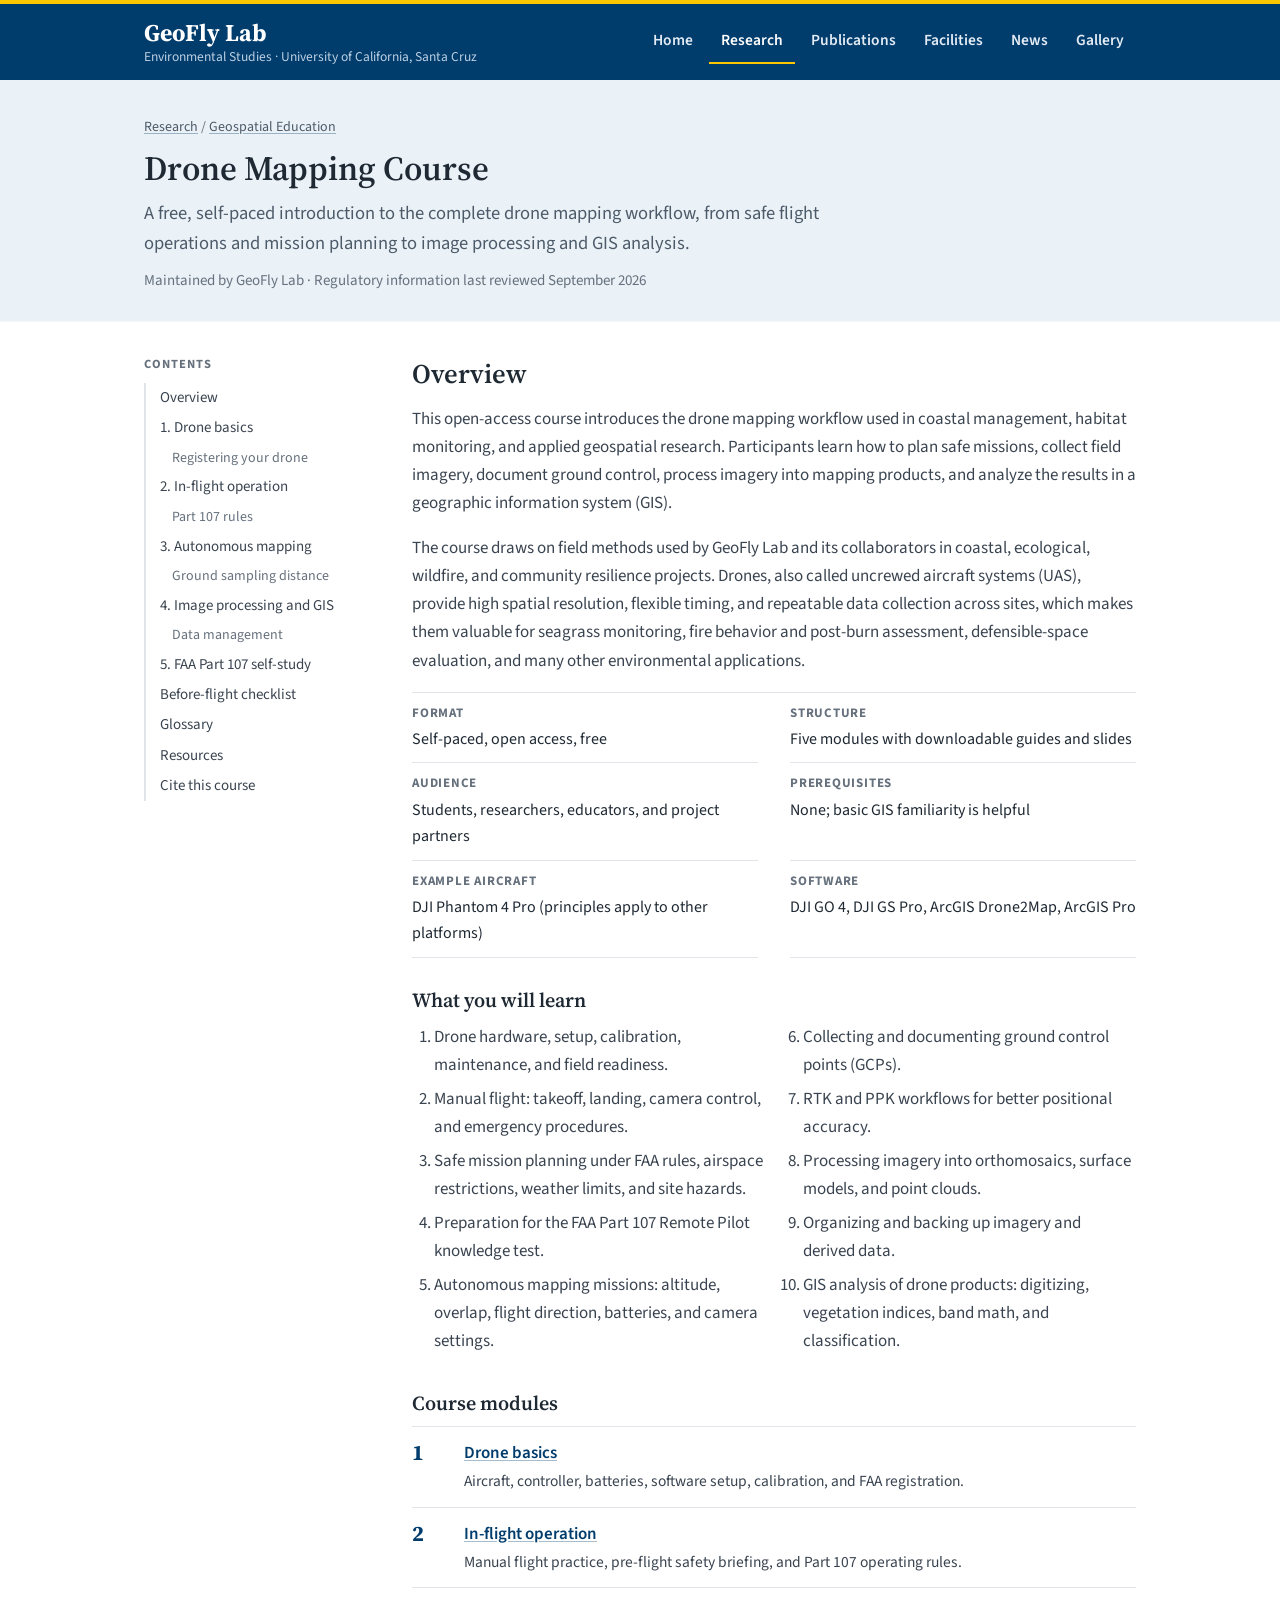
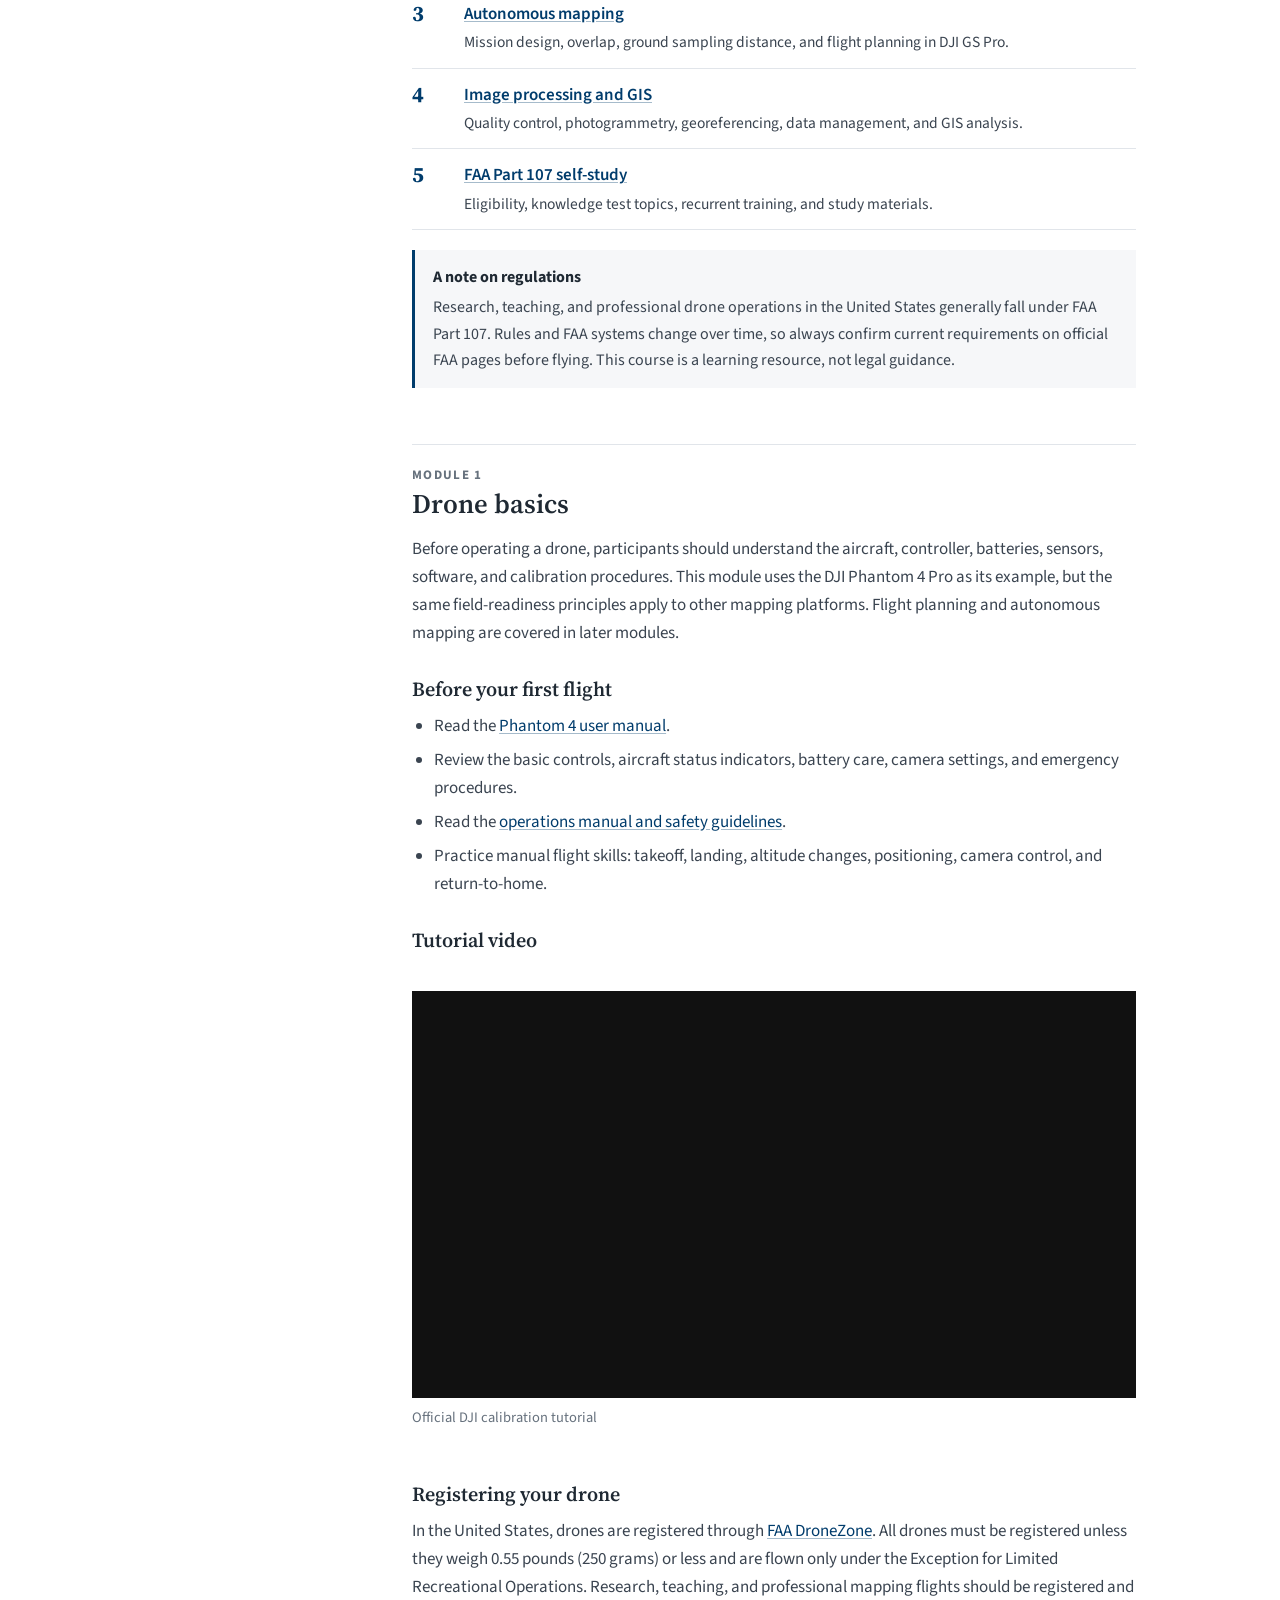
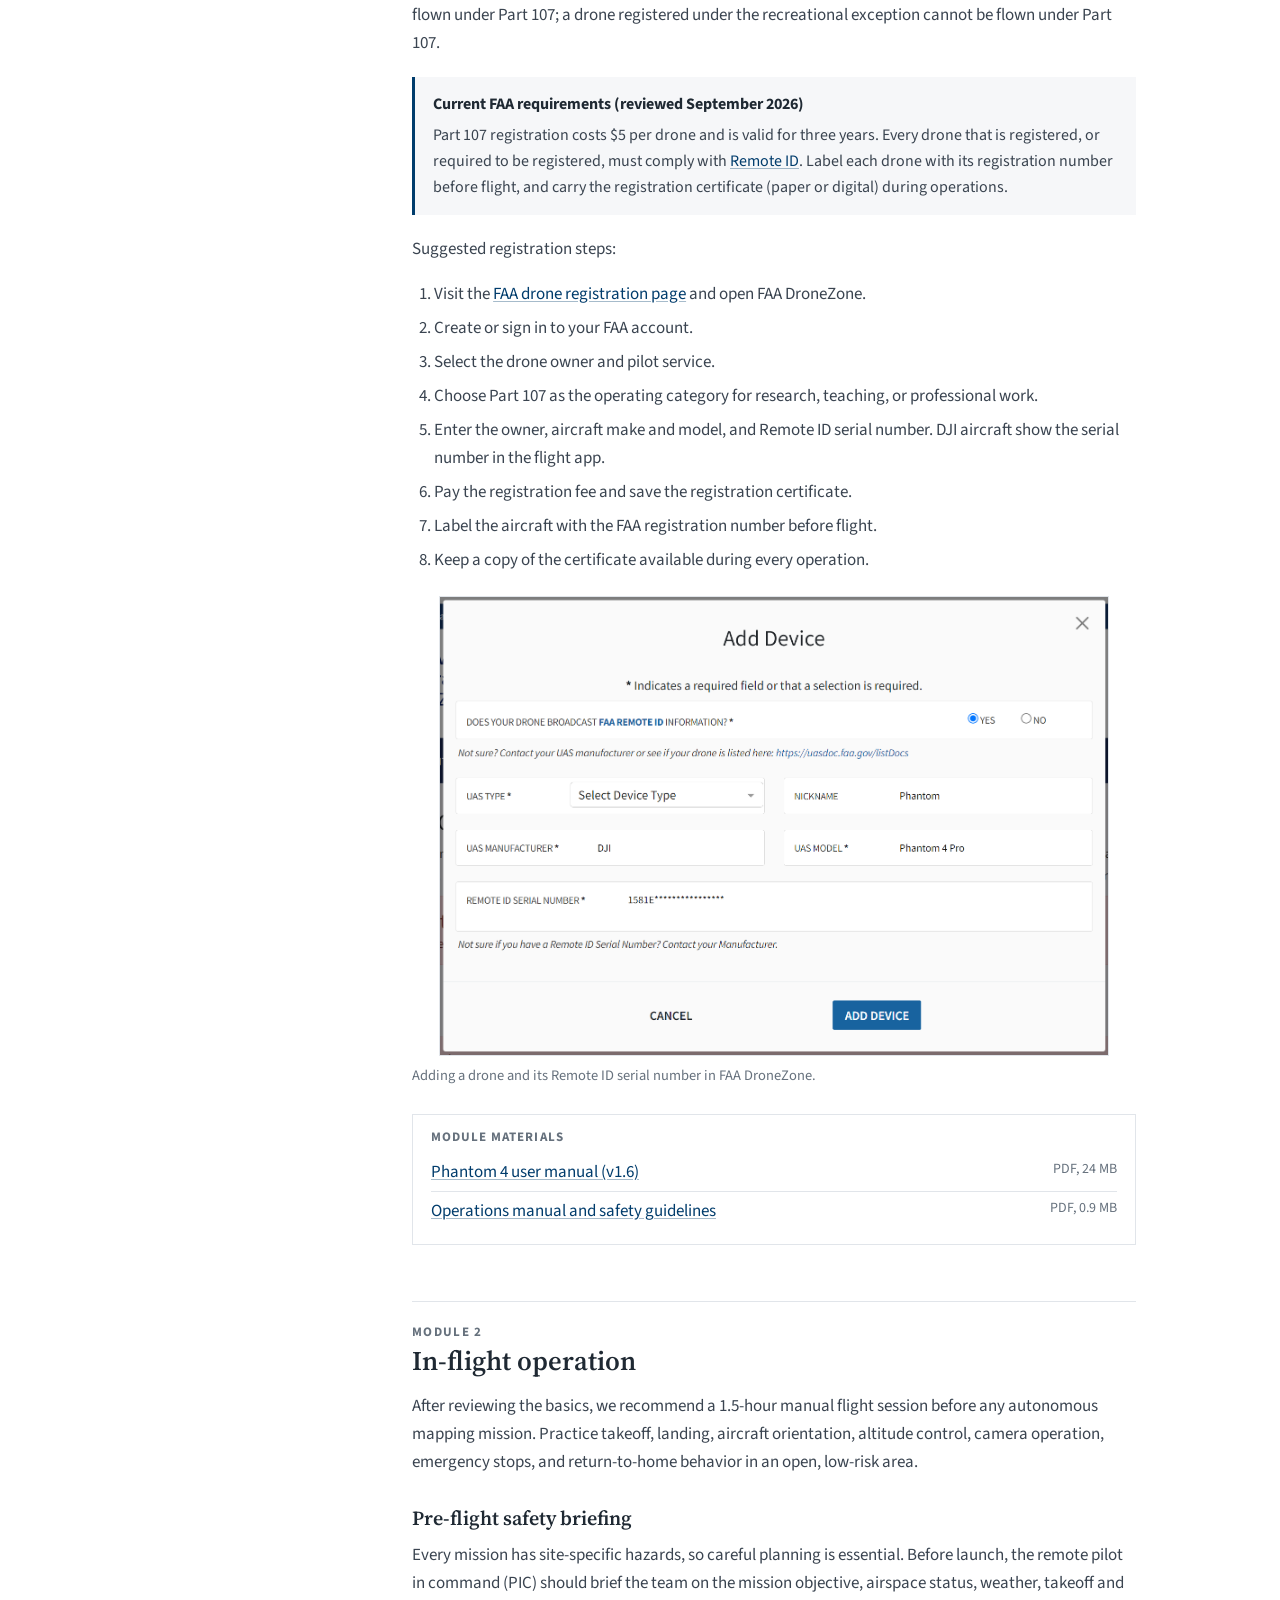
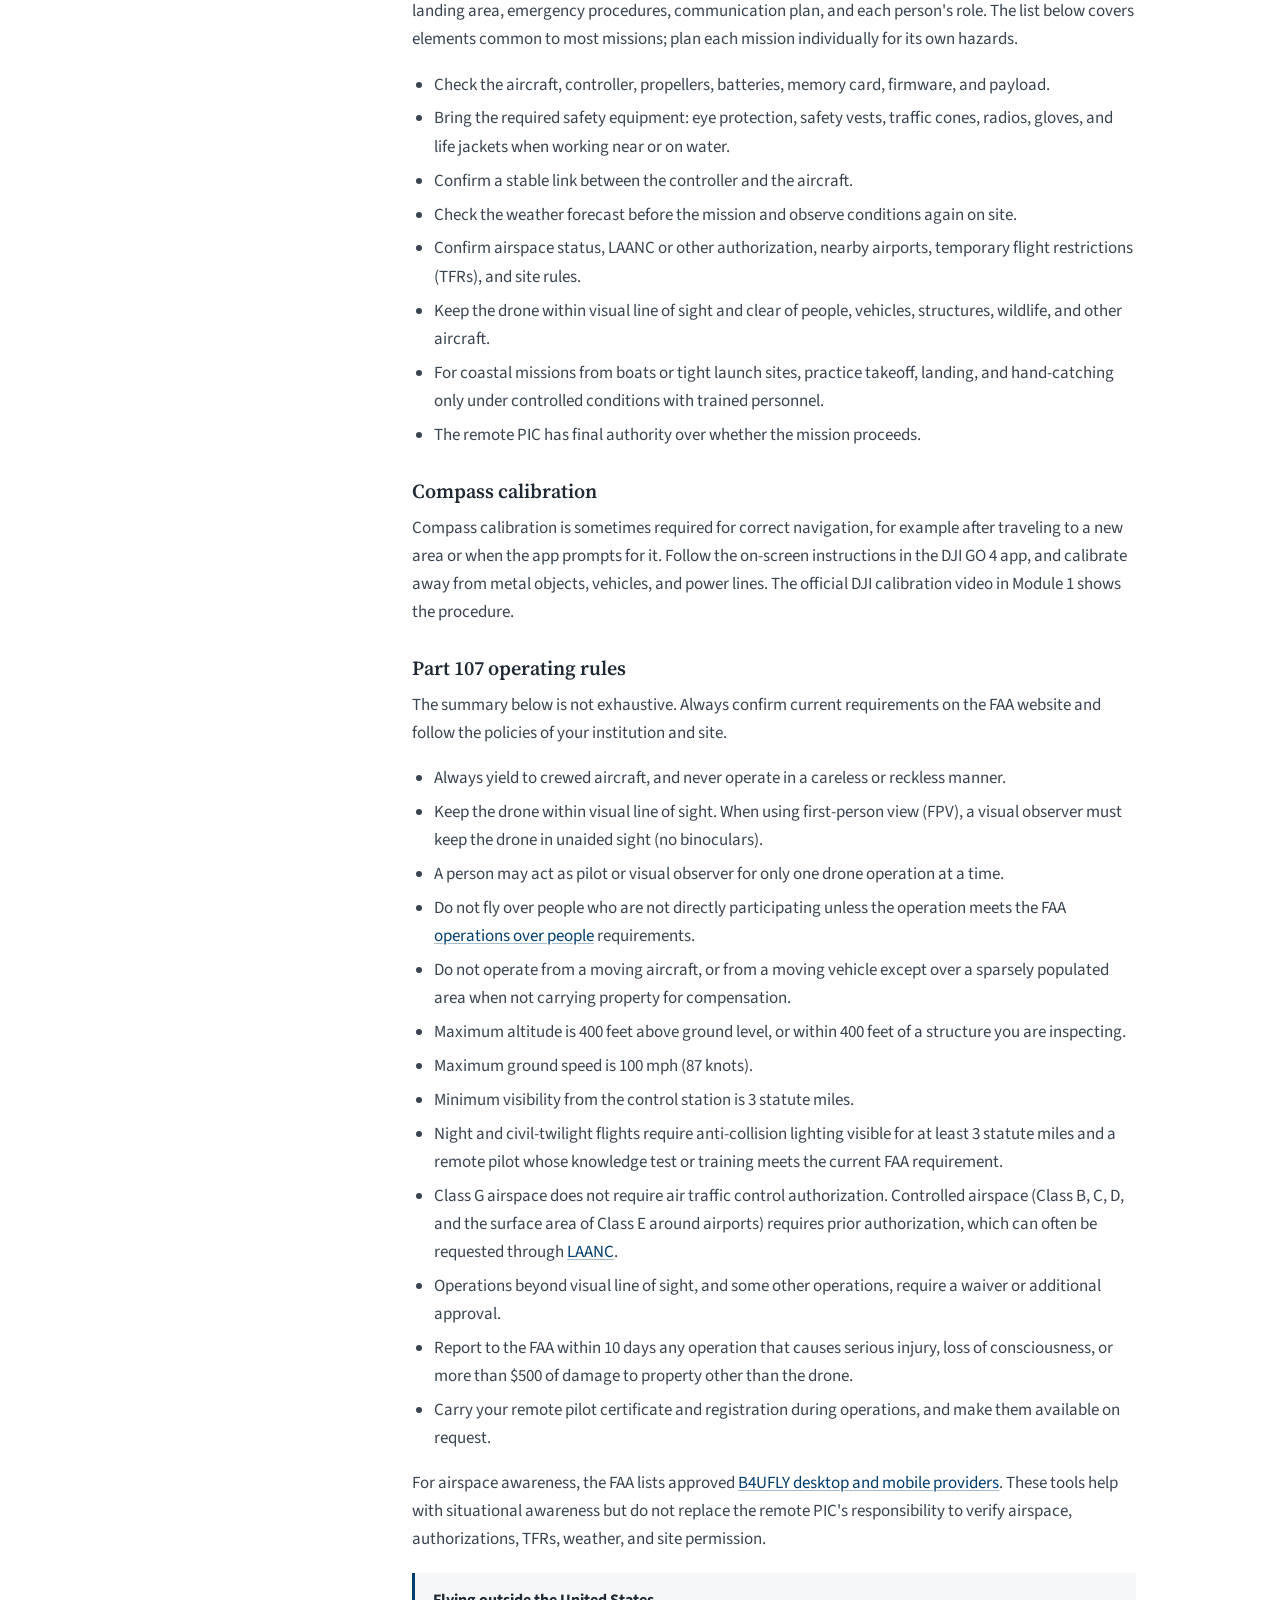
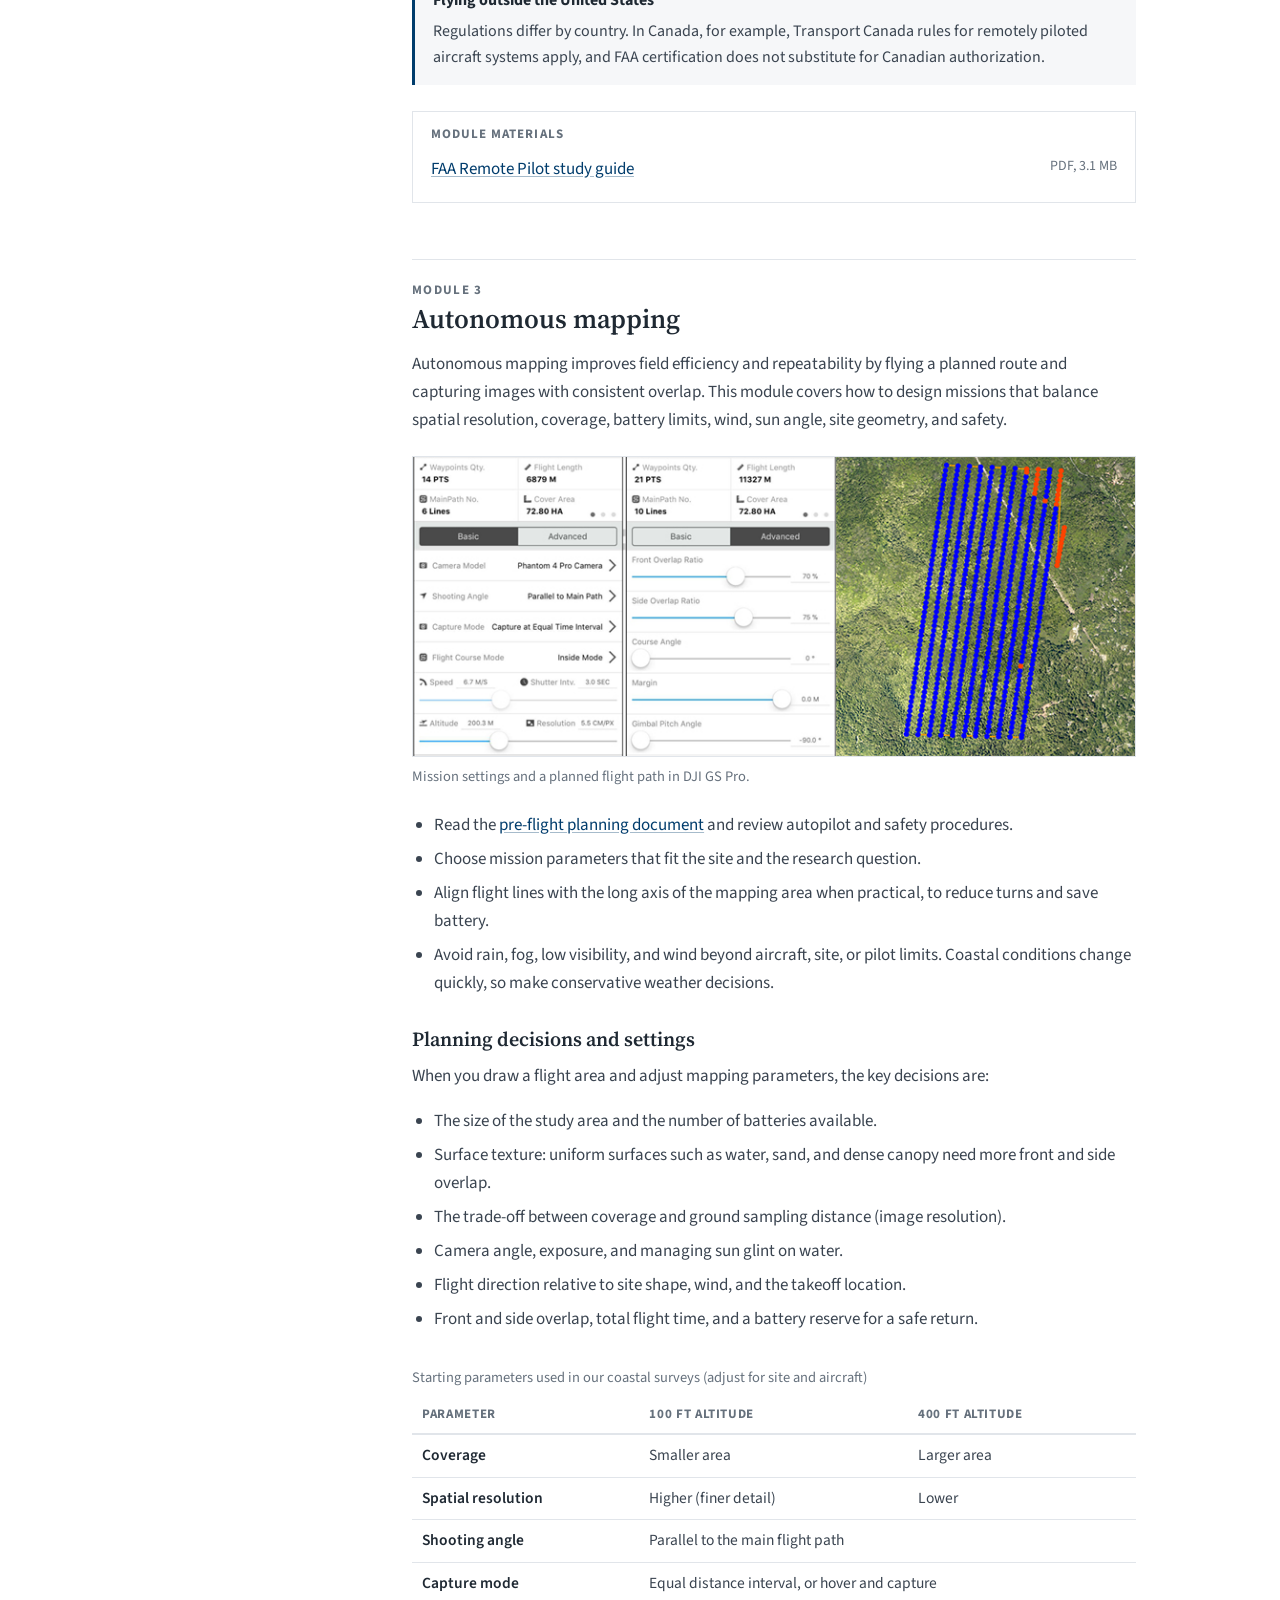
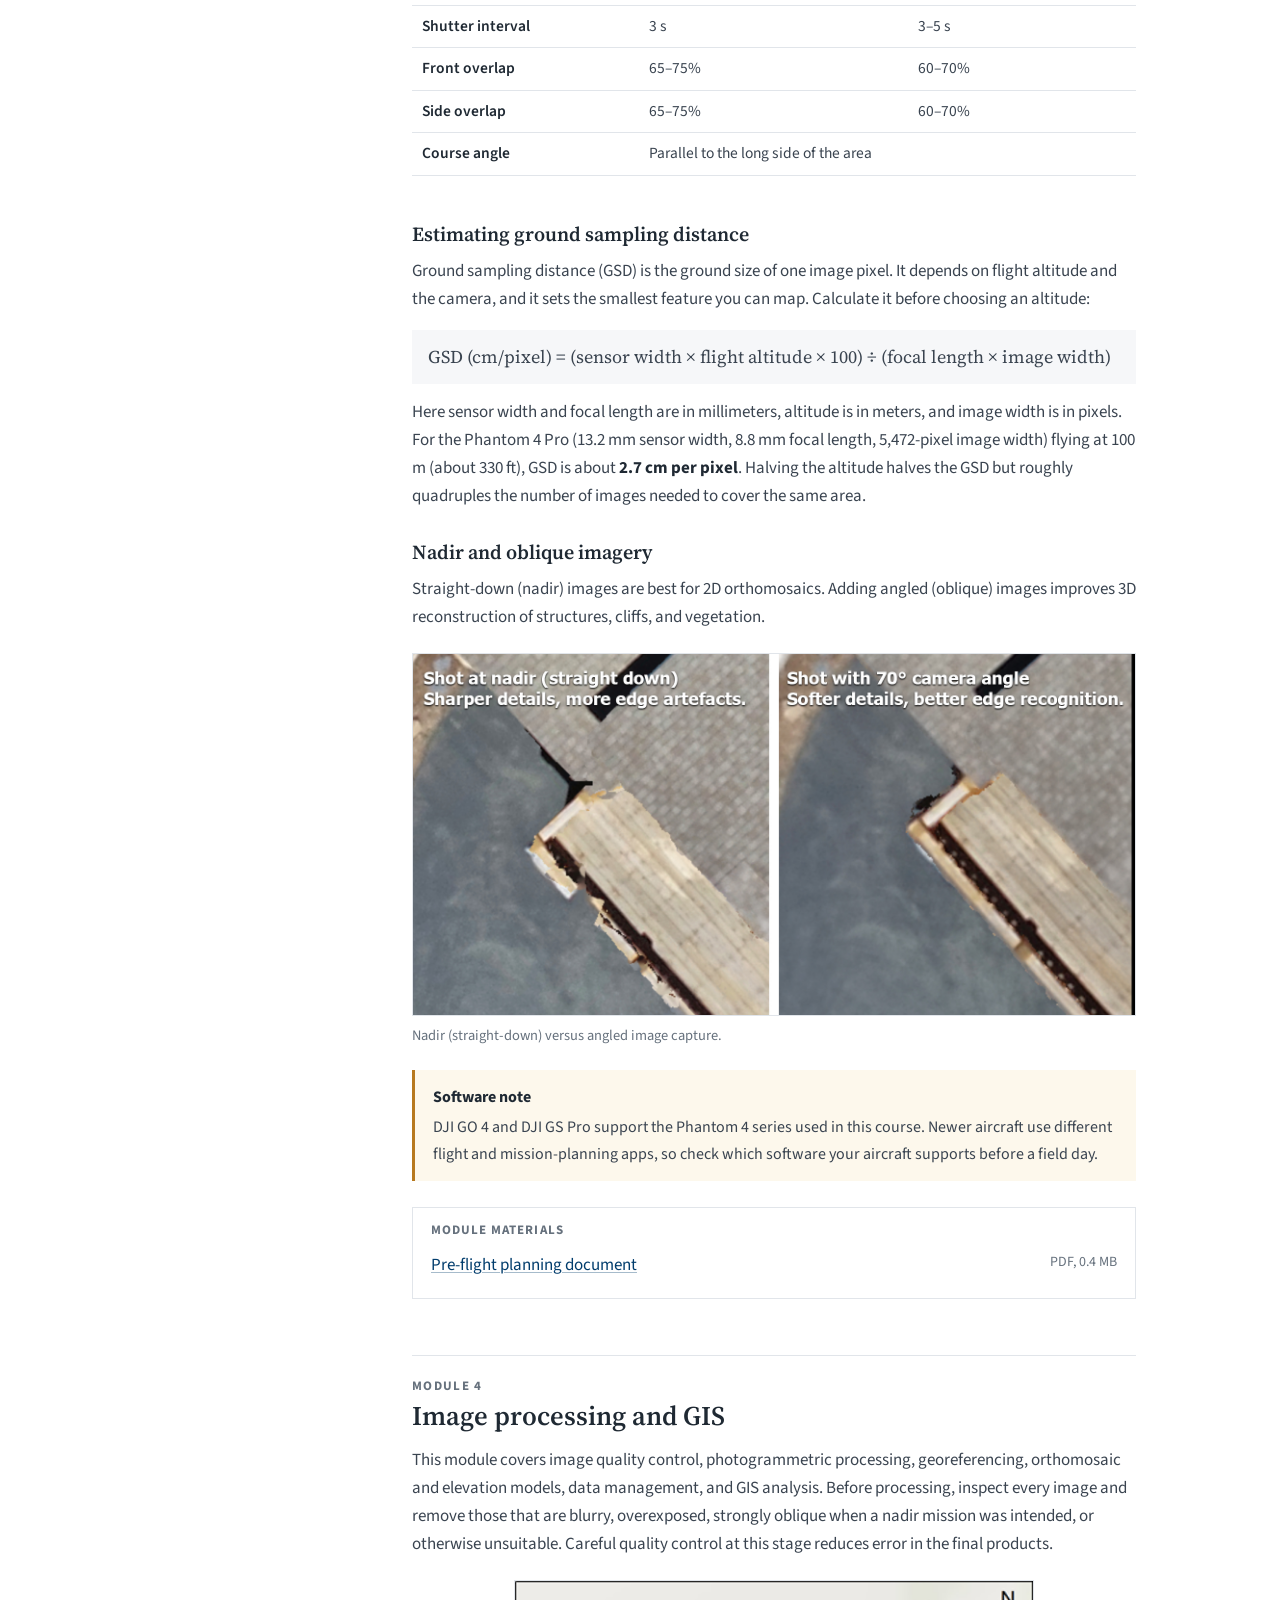
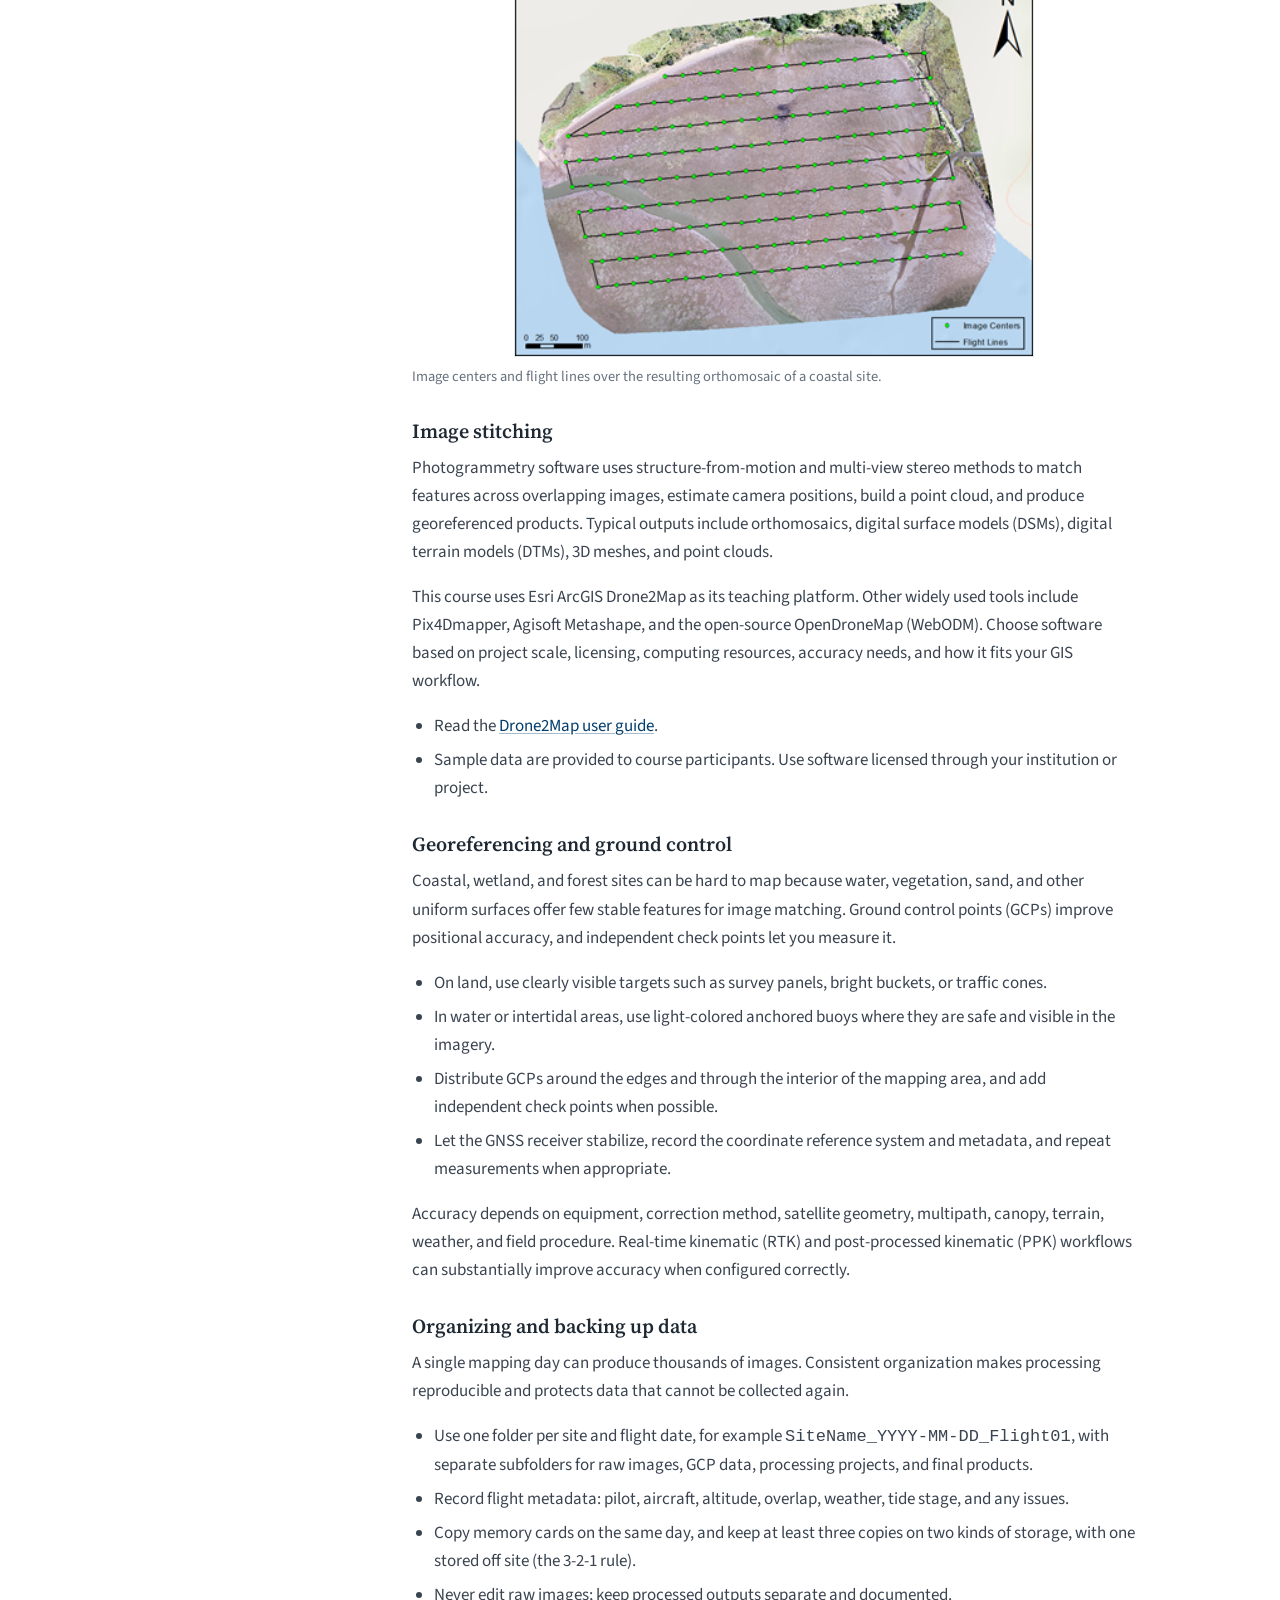
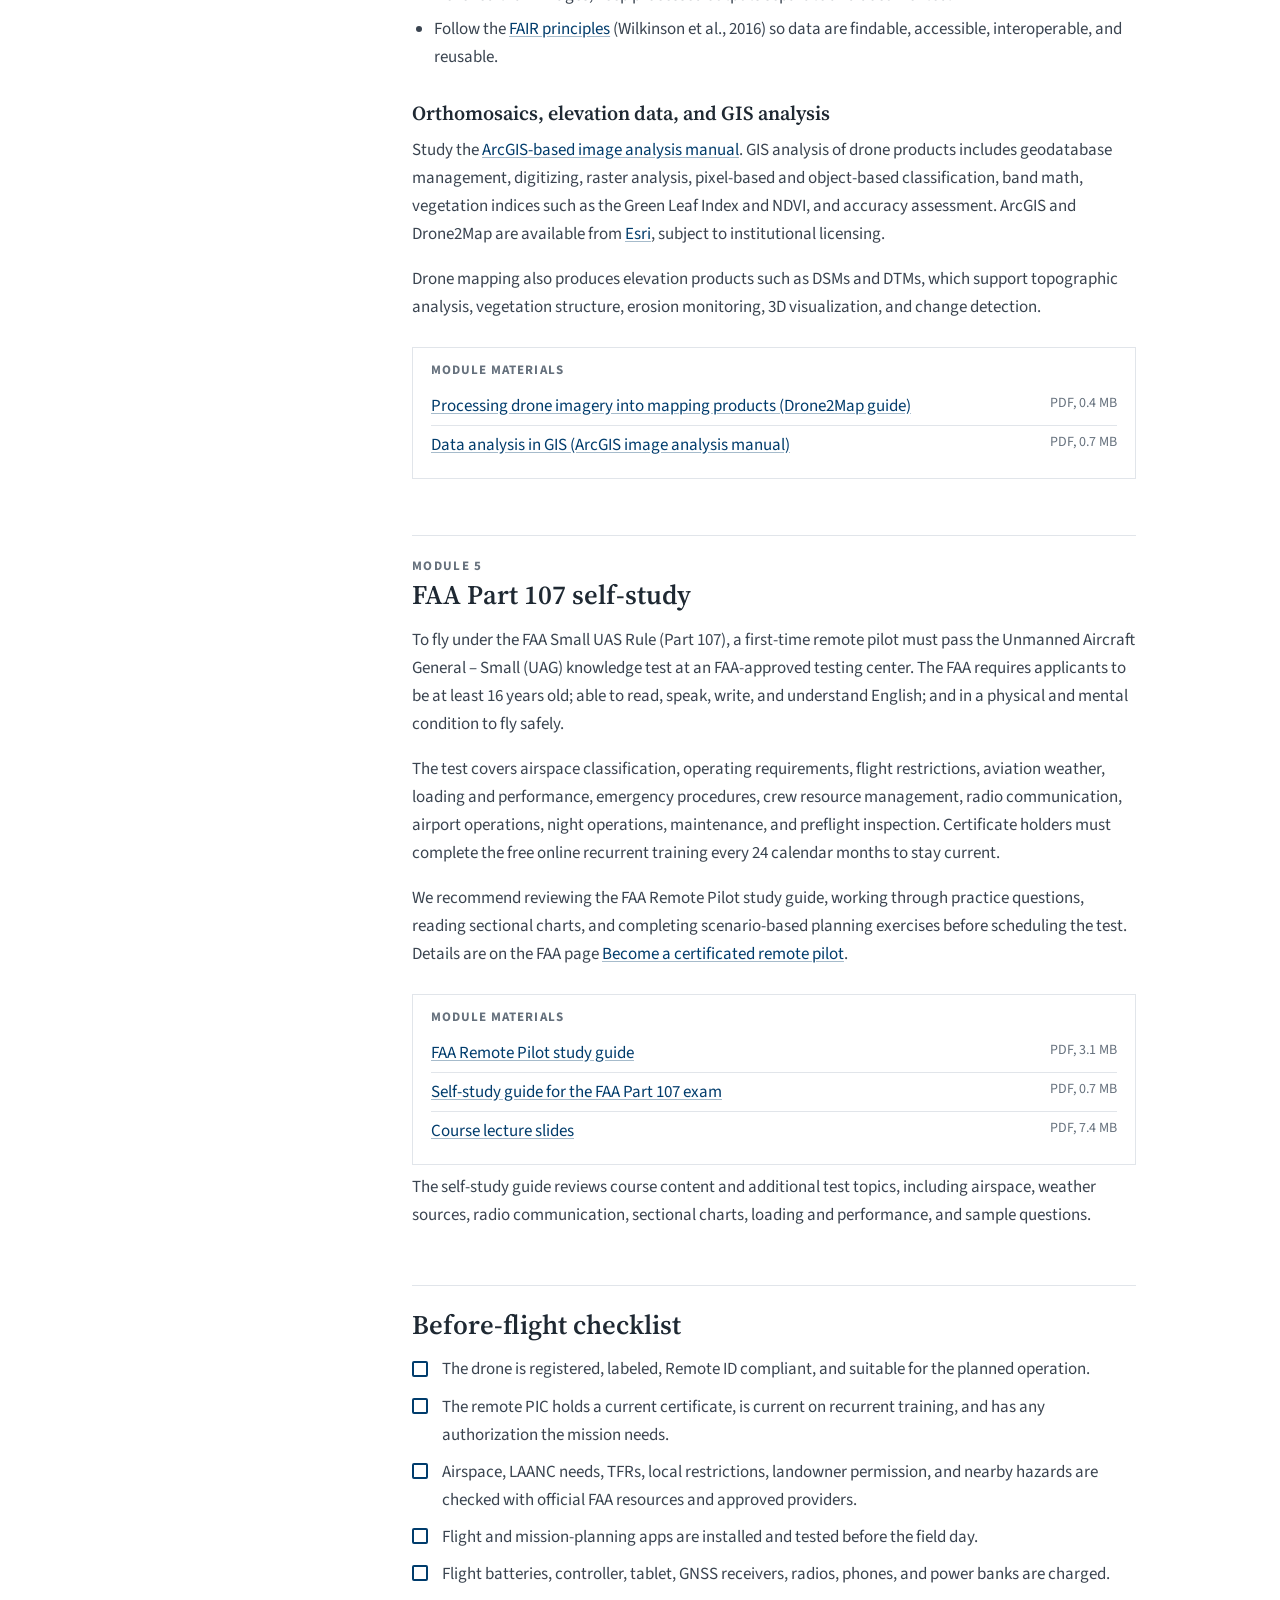
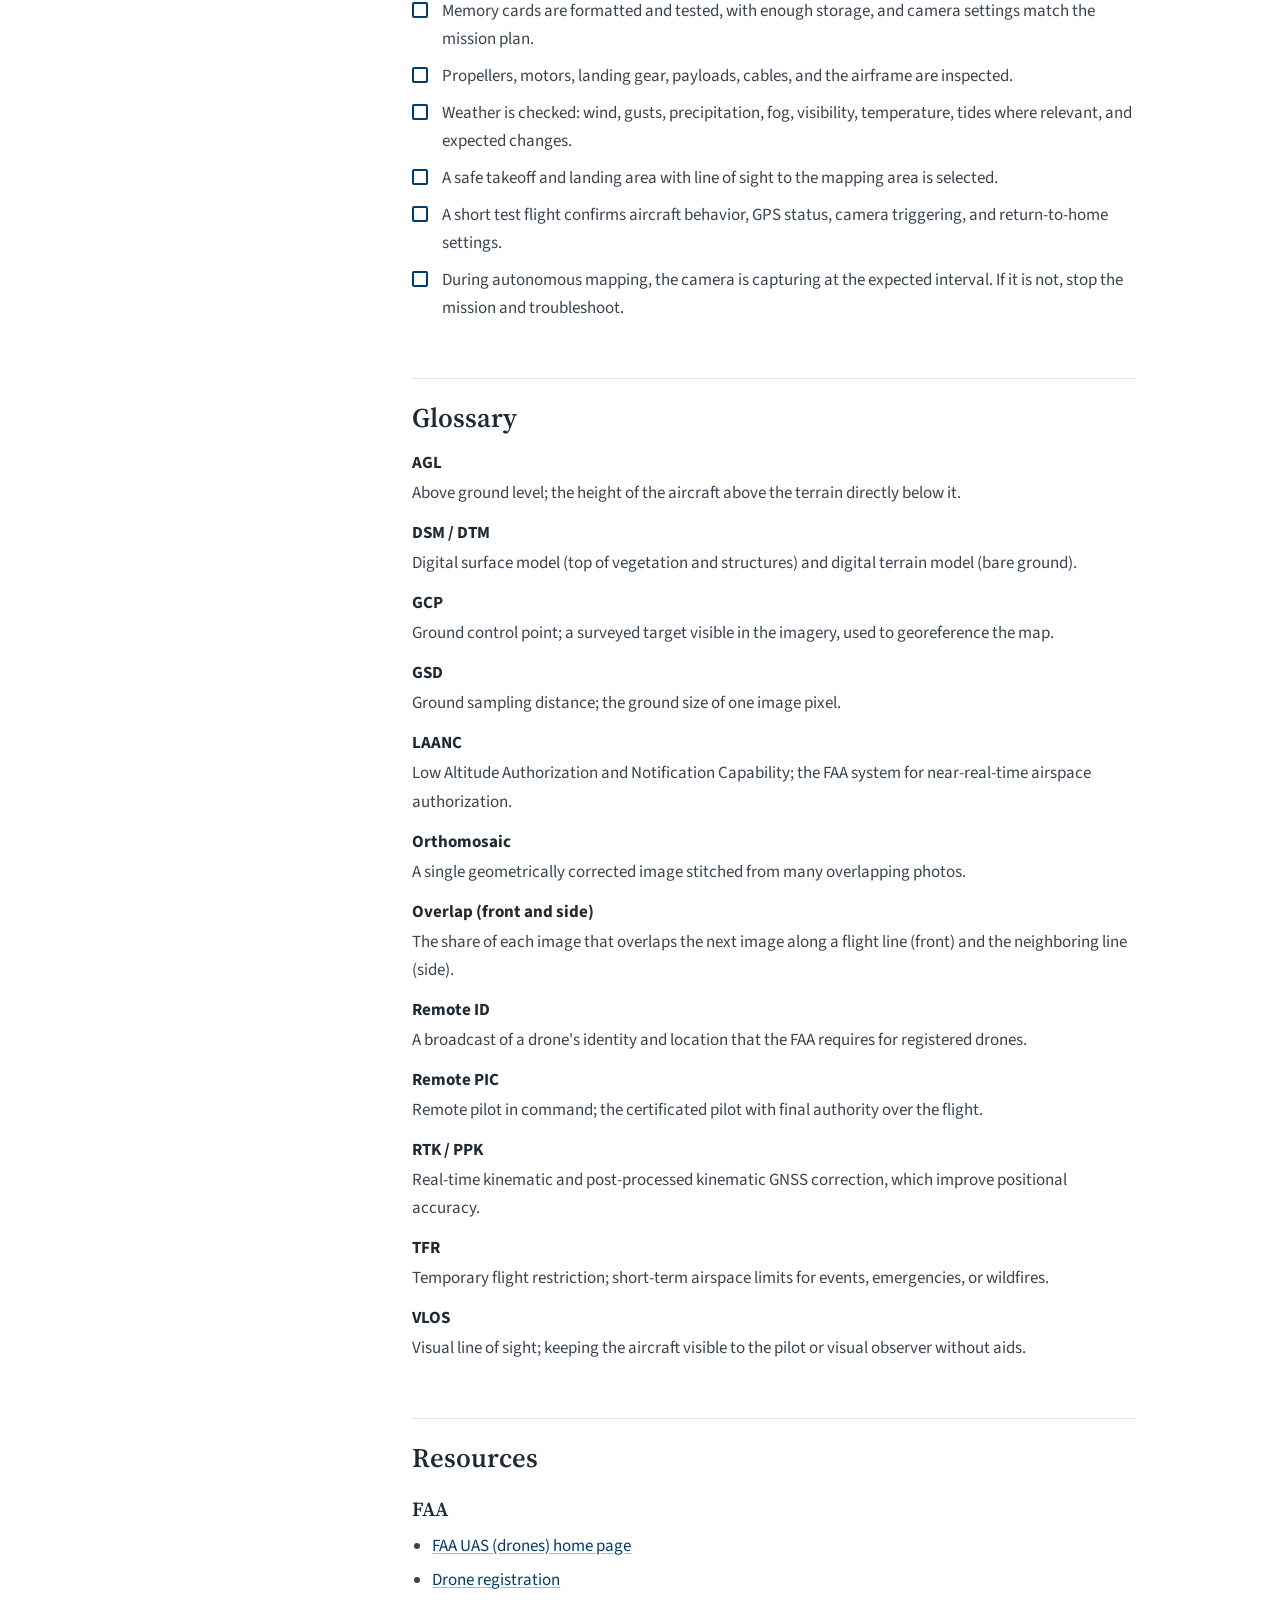
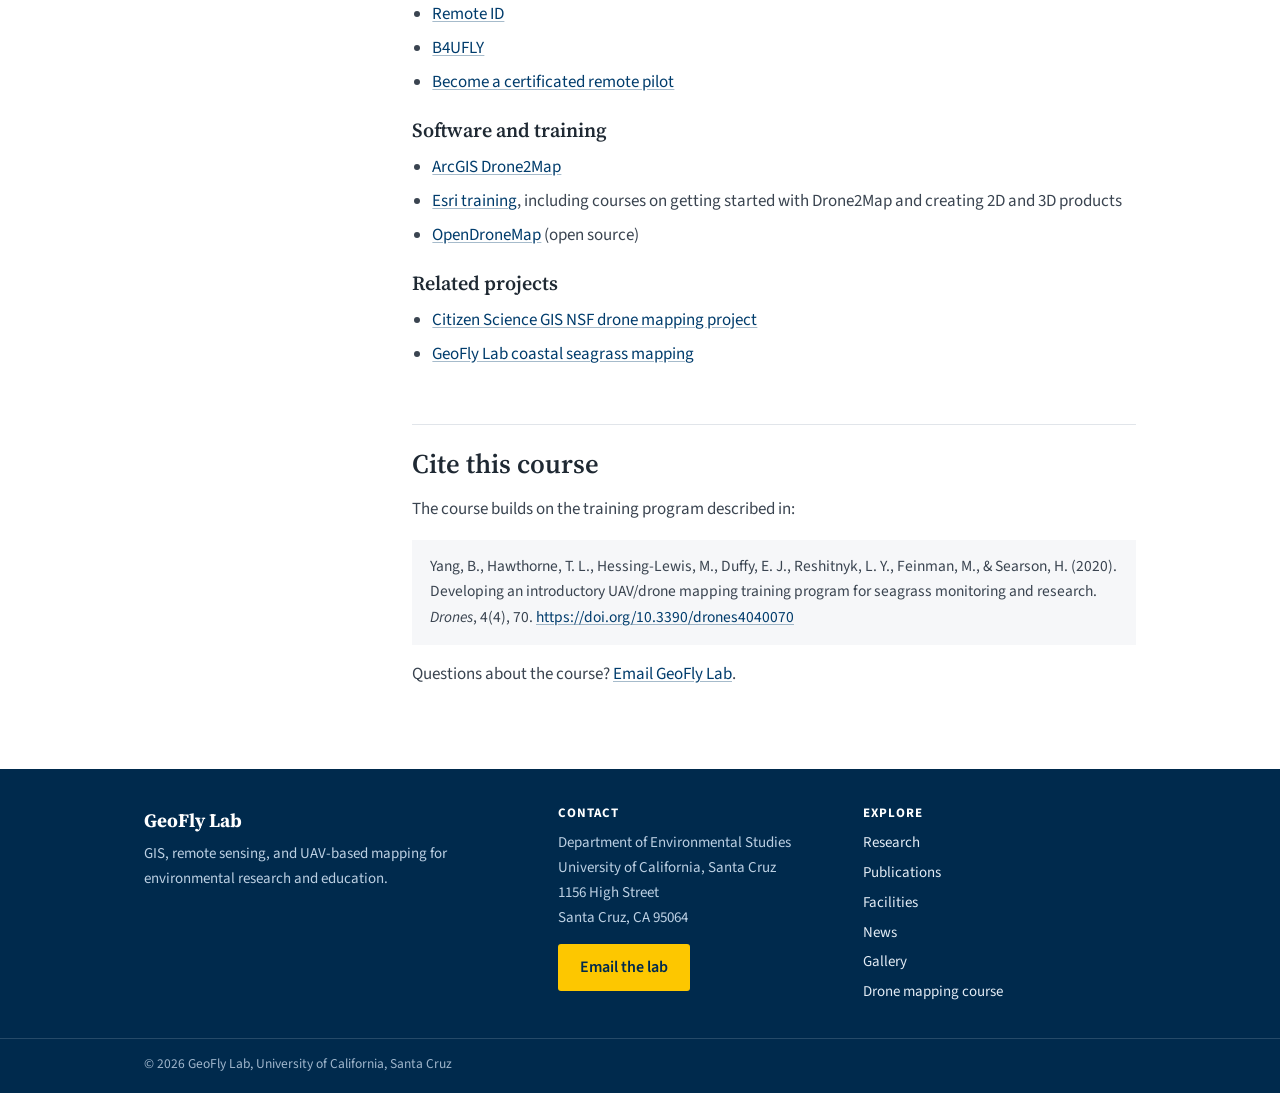
==== commit fe7cba9d: "Match the course page to the updated site colors and footer - Navy header and footer, tinted title b" ====
--- a/index.html
+++ b/index.html
@@ -31,7 +31,7 @@
                 <li><a href="https://geofly.io/publication.html">Publications</a></li>
                 <li><a href="https://geofly.io/facility.html">Facilities</a></li>
                 <li><a href="https://geofly.io/post.html">News</a></li>
-                <li><a href="https://geofly.io/contact.html">Contact</a></li>
+                <li><a href="https://geofly.io/gallery.html">Gallery</a></li>
             </ul>
         </nav>
     </div>
@@ -42,7 +42,7 @@
         <p class="crumbs"><a href="https://geofly.io/project.html">Research</a> / <a href="https://geofly.io/UAV_edu.html">Geospatial Education</a></p>
         <h1>Drone Mapping Course</h1>
         <p class="lede">A free, self-paced introduction to the complete drone mapping workflow, from safe flight operations and mission planning to image processing and GIS analysis.</p>
-        <p class="course-meta">Maintained by Bo Yang and Henri Brillon, GeoFly Lab &middot; Regulatory information last reviewed September 2026</p>
+        <p class="course-meta">Maintained by GeoFly Lab &middot; Regulatory information last reviewed September 2026</p>
     </div>
 
     <div class="course">
@@ -413,22 +413,23 @@
     <h2>Cite this course</h2>
     <p>The course builds on the training program described in:</p>
     <p class="cite">Yang, B., Hawthorne, T. L., Hessing-Lewis, M., Duffy, E. J., Reshitnyk, L. Y., Feinman, M., &amp; Searson, H. (2020). Developing an introductory UAV/drone mapping training program for seagrass monitoring and research. <em>Drones</em>, 4(4), 70. <a href="https://doi.org/10.3390/drones4040070">https://doi.org/10.3390/drones4040070</a></p>
-    <p>Questions about the course? <a href="https://geofly.io/contact.html">Contact GeoFly Lab</a>.</p>
+    <p>Questions about the course? <a href="mailto:geoflylab@gmail.com?subject=Drone%20mapping%20course">Email GeoFly Lab</a>.</p>
 </section>
 
         </div>
     </div>
 </div>
 </main>
-<footer class="site-footer">
+<footer class="site-footer" id="contact">
     <div class="wrap">
         <div>
             <div class="footer-name">GeoFly Lab</div>
             <p>GIS, remote sensing, and UAV-based mapping for environmental research and education.</p>
         </div>
         <div>
-            <h2>Visit</h2>
+            <h2>Contact</h2>
             <p>Department of Environmental Studies<br>University of California, Santa Cruz<br>1156 High Street<br>Santa Cruz, CA 95064</p>
+            <p><a class="button button-gold" href="mailto:geoflylab@gmail.com?subject=GeoFly%20Lab%20inquiry">Email the lab</a></p>
         </div>
         <div>
             <h2>Explore</h2>
@@ -437,8 +438,8 @@
                 <li><a href="https://geofly.io/publication.html">Publications</a></li>
                 <li><a href="https://geofly.io/facility.html">Facilities</a></li>
                 <li><a href="https://geofly.io/post.html">News</a></li>
-                <li><a href="https://geofly.io/gallery.html">Photo gallery</a></li>
-                <li><a href="https://geofly.io/contact.html">Contact</a></li>
+                <li><a href="https://geofly.io/gallery.html">Gallery</a></li>
+                <li><a href="https://geofly.io/DroneMapping/">Drone mapping course</a></li>
             </ul>
         </div>
     </div>
--- a/assets/course.css
+++ b/assets/course.css
@@ -308,6 +308,67 @@
 }
 
 /* =====================================================================
+   Color theme: navy header and footer, soft blue bands
+   ===================================================================== */
+:root {
+    --band: #eaf1f7;
+    --band-2: #f4f7fa;
+    --footer-bg: #002a4d;
+}
+body { background: #fff; }
+
+/* Header: navy bar with a thin gold line */
+.site-header { background: var(--navy); border-top: 4px solid var(--gold); border-bottom: 0; }
+.brand-name { color: #fff; }
+.brand-sub { color: #bcd0e3; }
+.site-nav a { color: #e3ecf5; }
+.site-nav a:hover { color: #fff; }
+.site-nav a[aria-current="page"] { color: #fff; border-bottom-color: var(--gold); }
+.nav-toggle { color: #fff; border-color: rgba(255, 255, 255, .45); }
+@media (max-width: 820px) {
+    .site-nav ul { border-top-color: rgba(255, 255, 255, .2); }
+}
+
+/* Full-width tinted bands behind page titles and the home introduction */
+.page-head, .intro {
+    background: var(--band);
+    box-shadow: 0 0 0 100vmax var(--band);
+    clip-path: inset(0 -100vmax);
+    border-bottom: 0;
+}
+.page-head { padding: 36px 0 28px; margin-bottom: 36px; }
+.intro { padding: 44px 0 44px; margin-bottom: 20px; }
+.page-head .lede, .intro .tagline { color: #4d5b69; }
+.crumbs a { color: #4d5b69; }
+
+/* Home: latest news on a light band */
+.section.news-band {
+    background: var(--band-2);
+    box-shadow: 0 0 0 100vmax var(--band-2);
+    clip-path: inset(0 -100vmax);
+    padding: 4px 0 26px;
+    margin: 36px 0 0;
+}
+.section > h2 { border-bottom: 2px solid var(--gold); display: inline-block; padding-right: 8px; }
+.note { border-left-color: var(--gold); background: #fff8dc; }
+.research-area h2 a, .area h3 a, .news-item h3 a { color: var(--navy); }
+
+/* Buttons */
+.button-gold { background: var(--gold); color: var(--navy-dark) !important; }
+.button-gold:hover { background: #ffd83d; color: var(--navy-dark) !important; }
+.note .button { margin-top: 4px; }
+
+/* Footer: navy */
+.site-footer { background: var(--footer-bg); border-top: 0; color: #bcd0e3; margin-top: 24px; }
+.site-footer h2 { color: #fff; }
+.site-footer .footer-name { color: #fff; }
+.site-footer a { color: #e3ecf5; }
+.site-footer a:hover { color: #fff; }
+.site-footer .button { margin-top: 8px; text-decoration: none; }
+.copyright { border-top-color: rgba(255, 255, 255, .15); color: #9fb6cc; }
+main { padding-bottom: 40px; }
+
+/* =====================================================================
    Drone Mapping Course additions
    ===================================================================== */
 .course { display: grid; grid-template-columns: 220px minmax(0, 1fr); gap: 48px; align-items: start; }
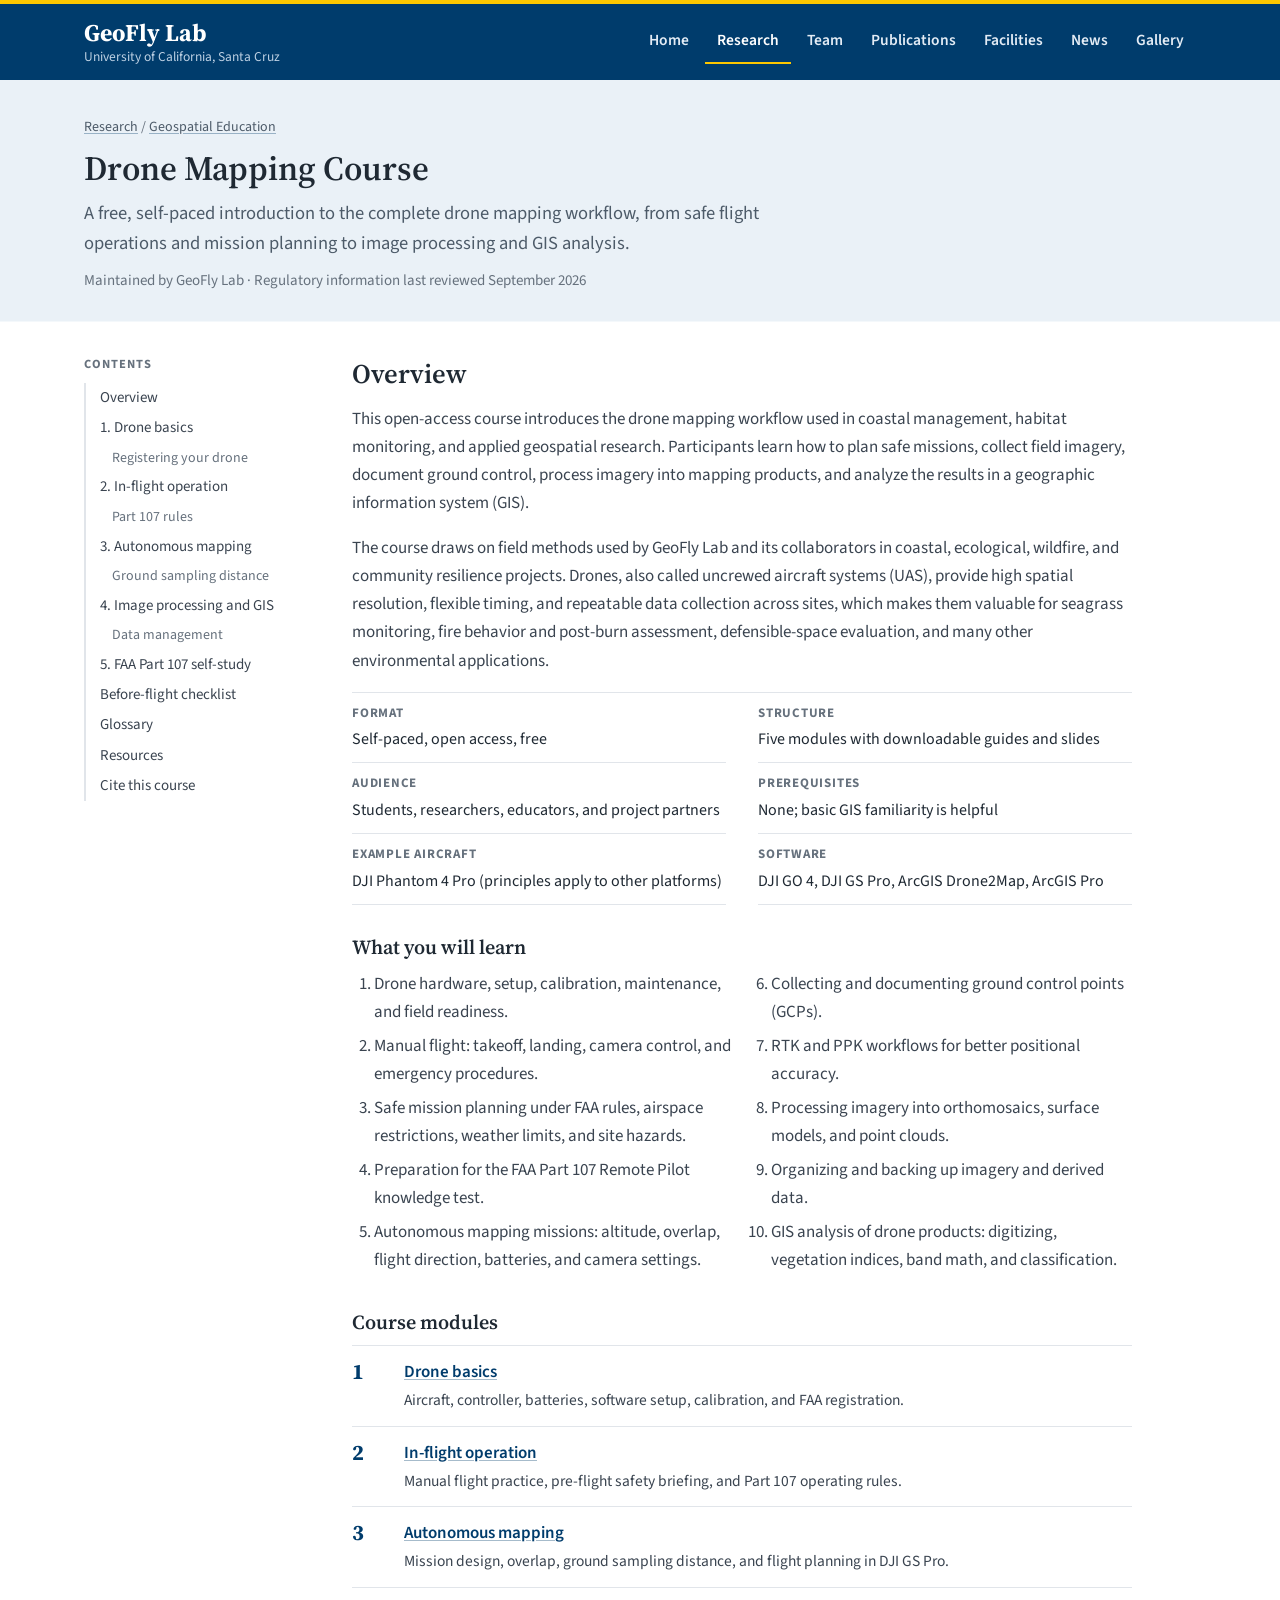
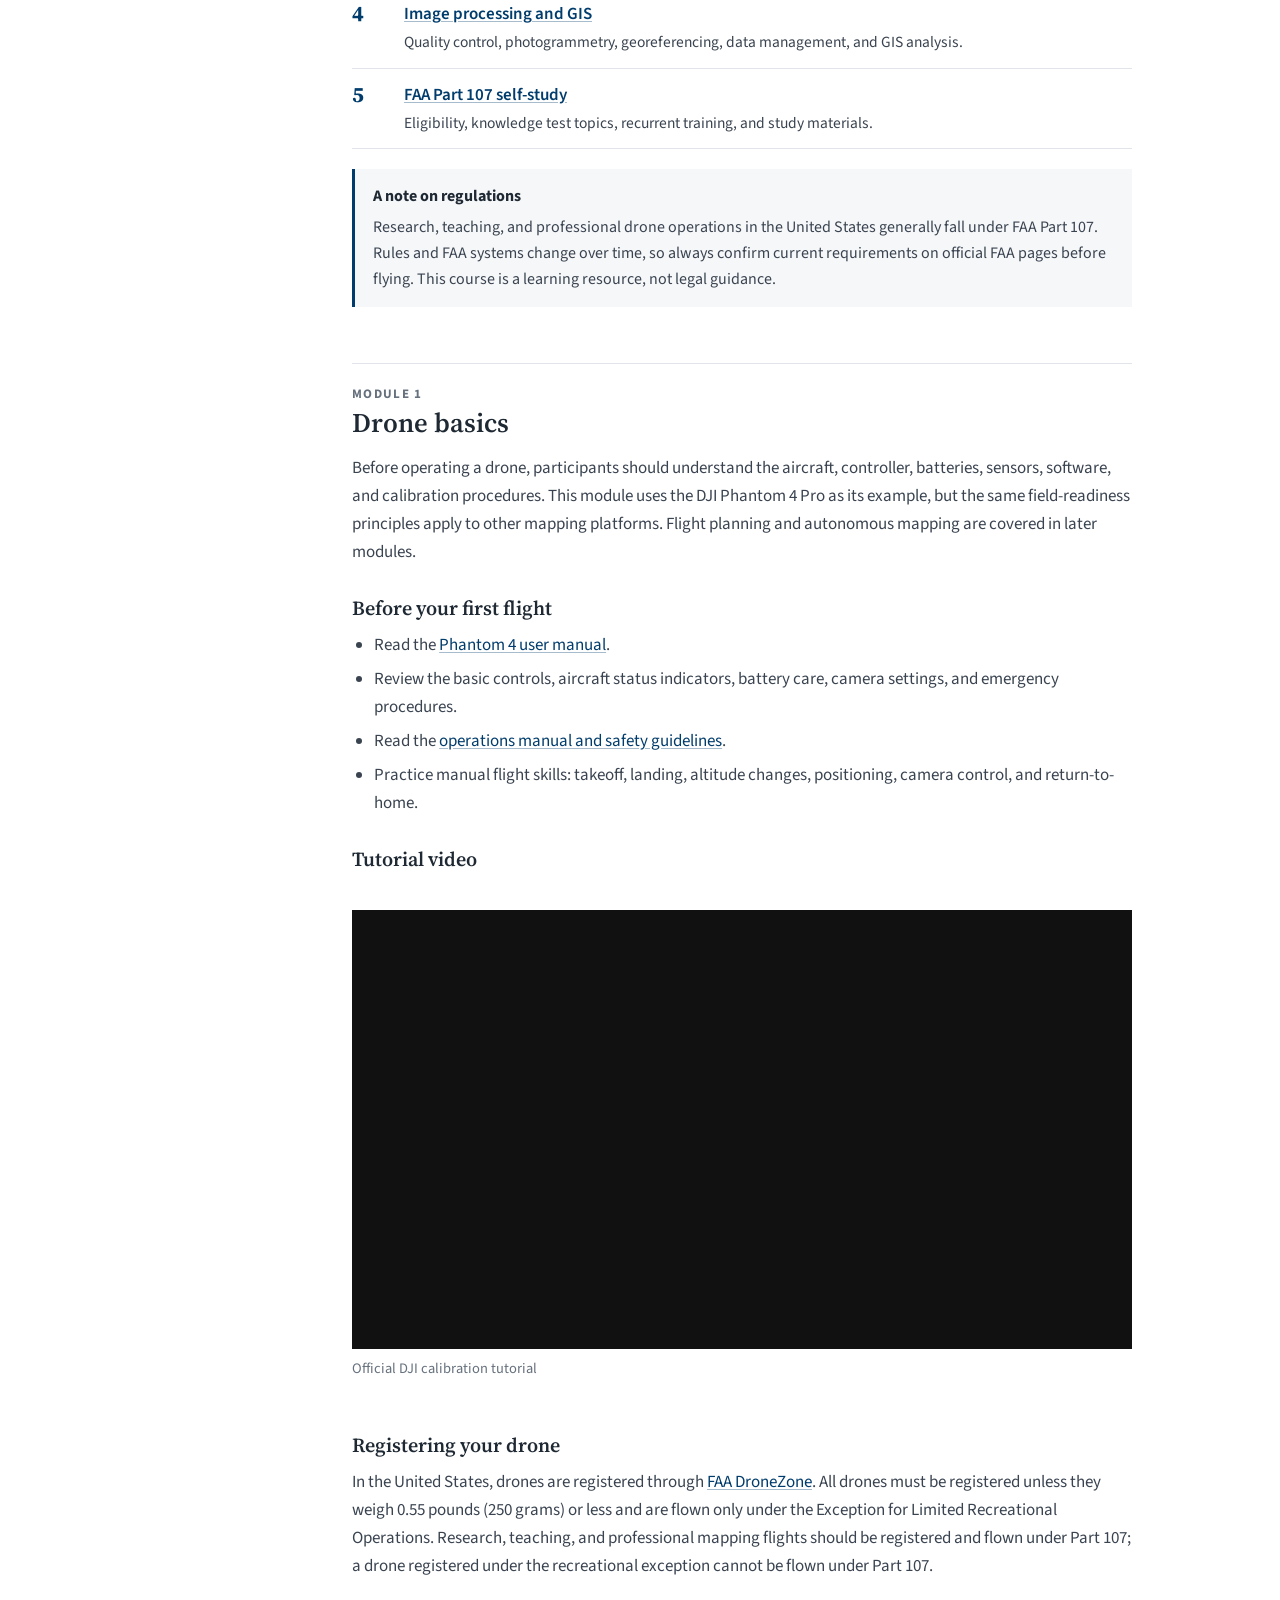
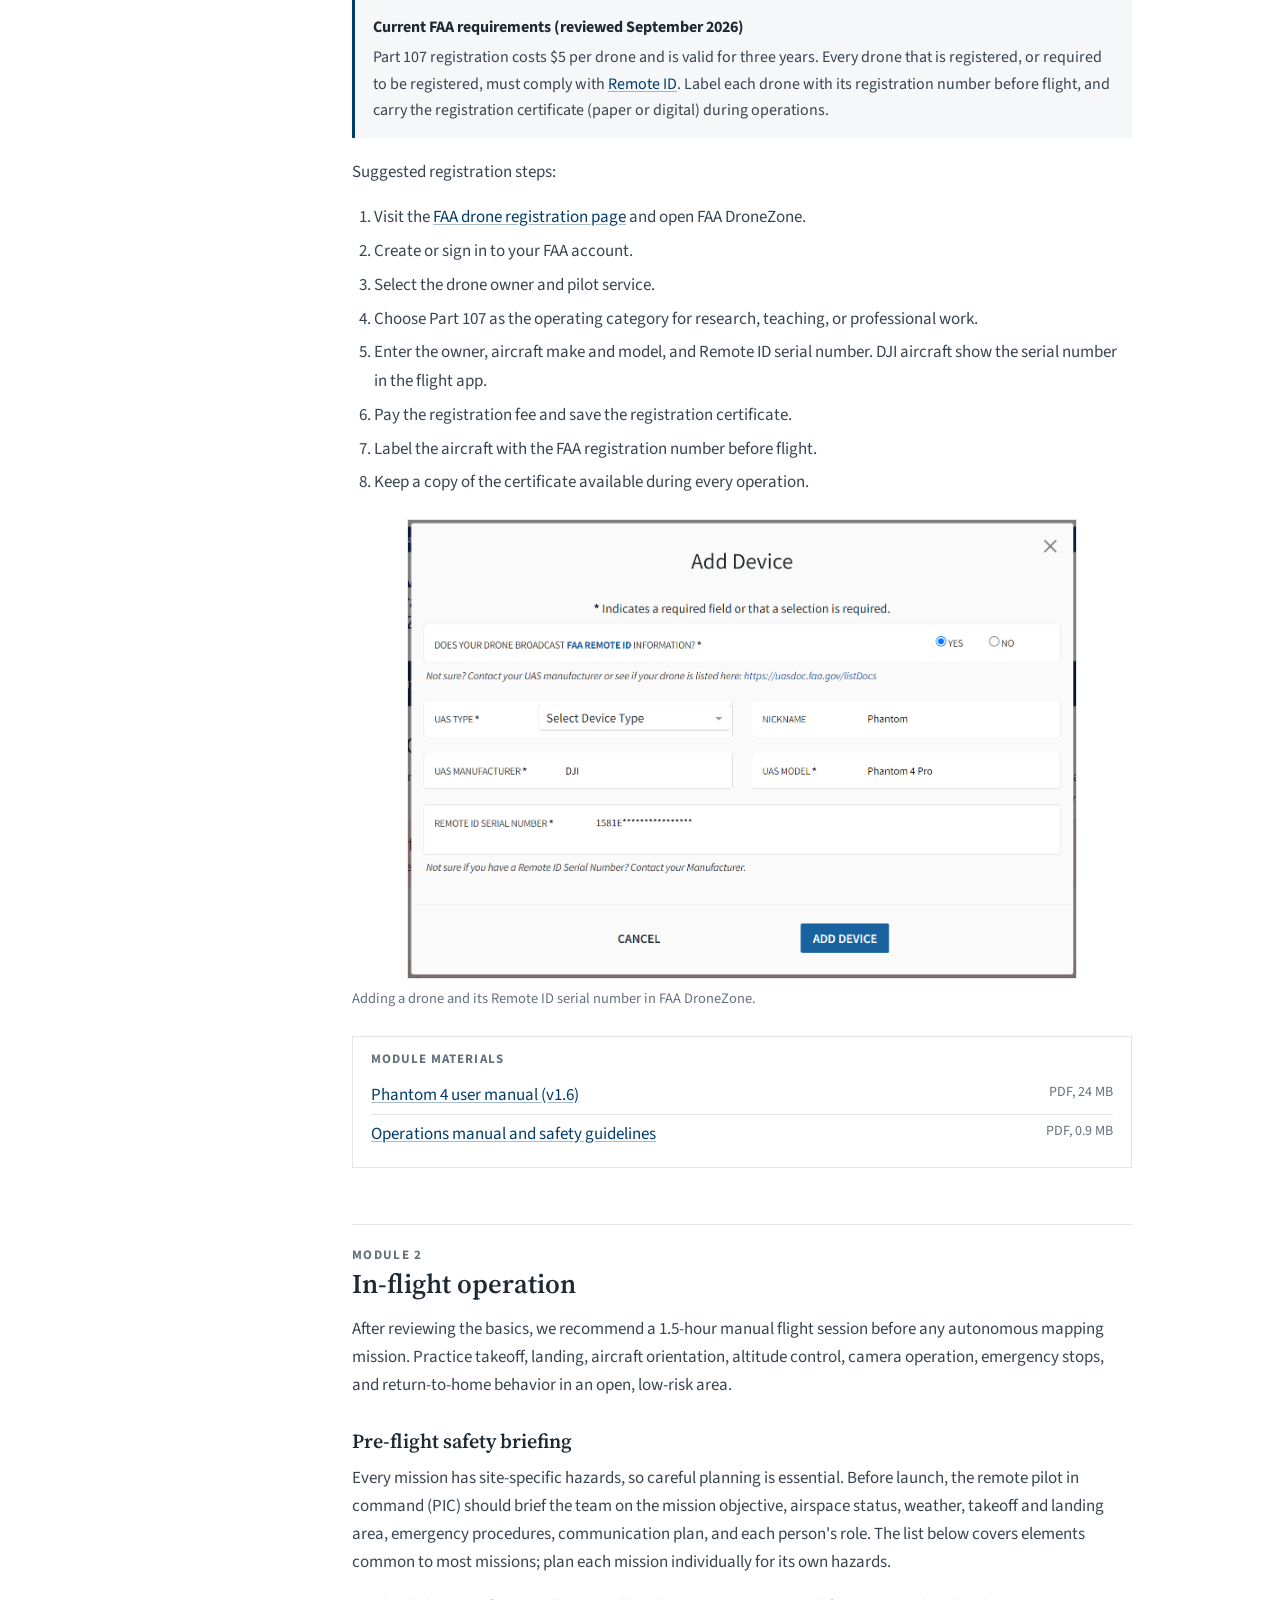
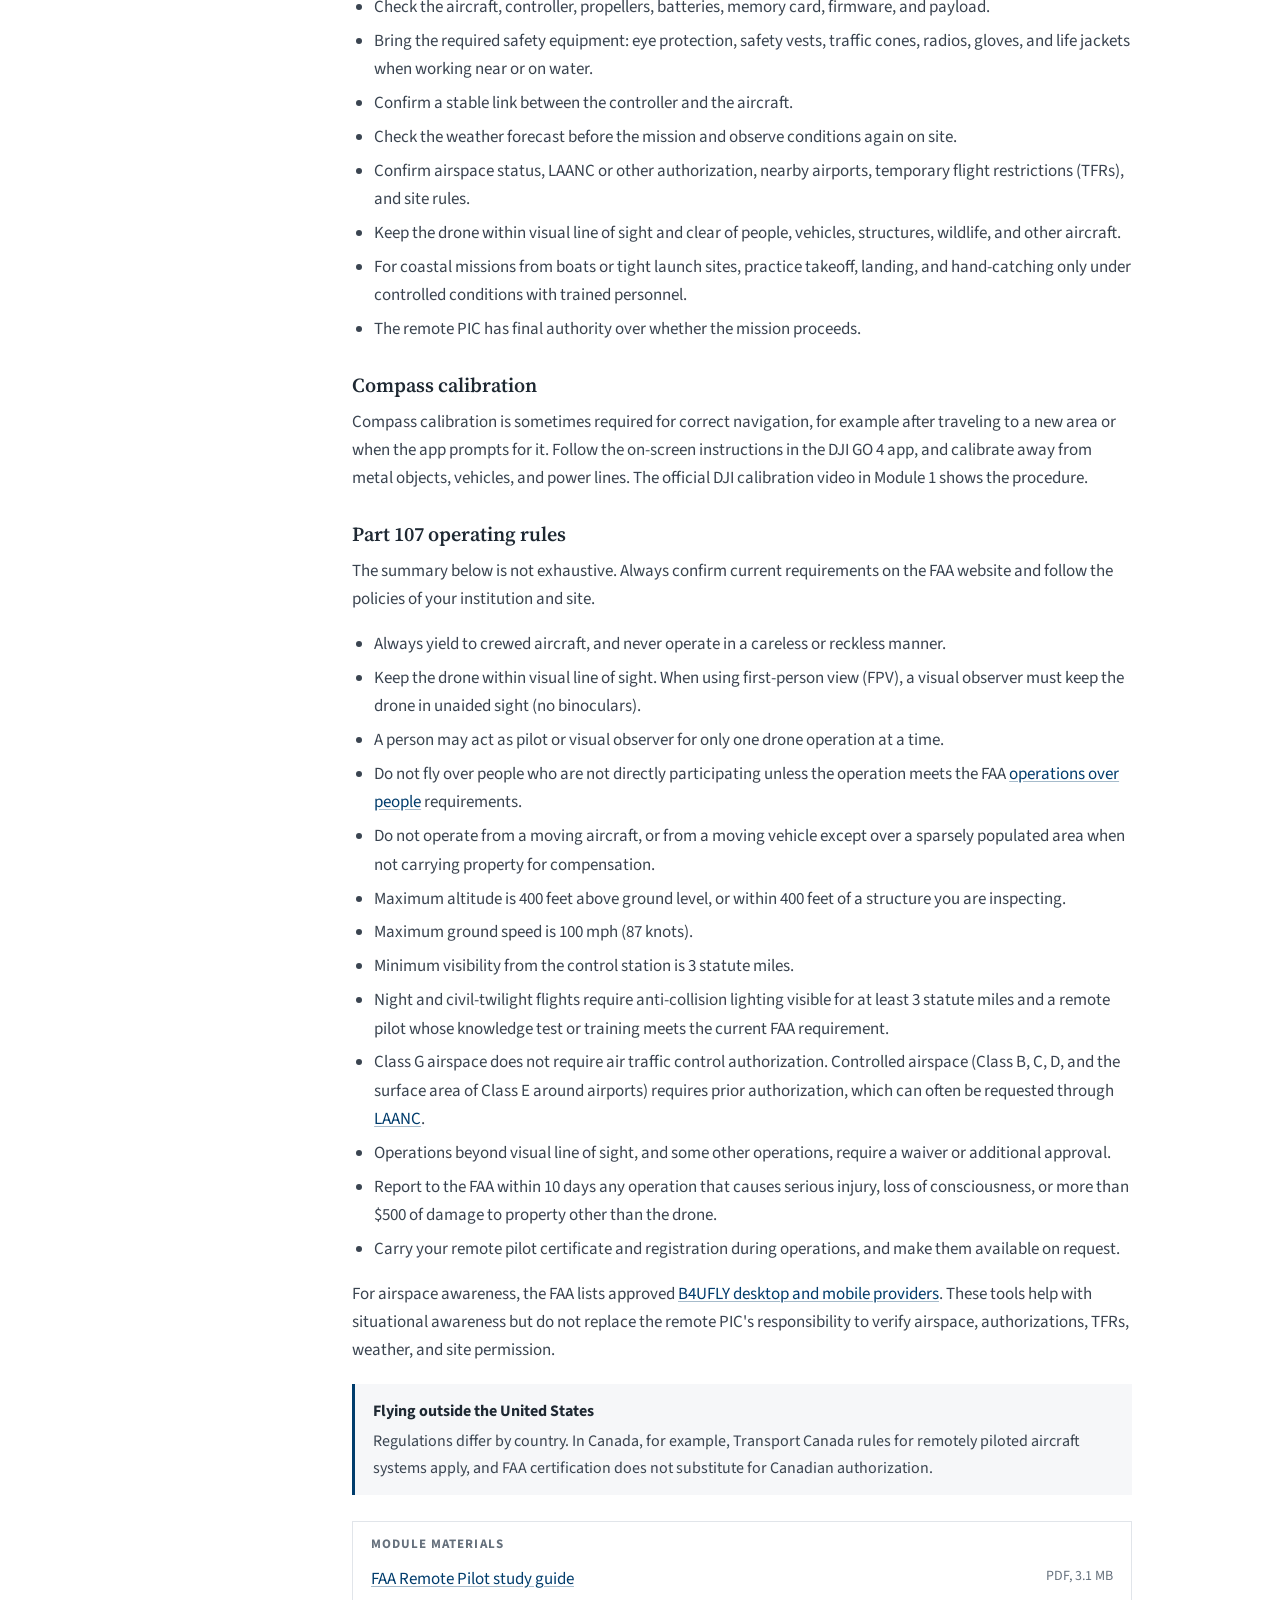
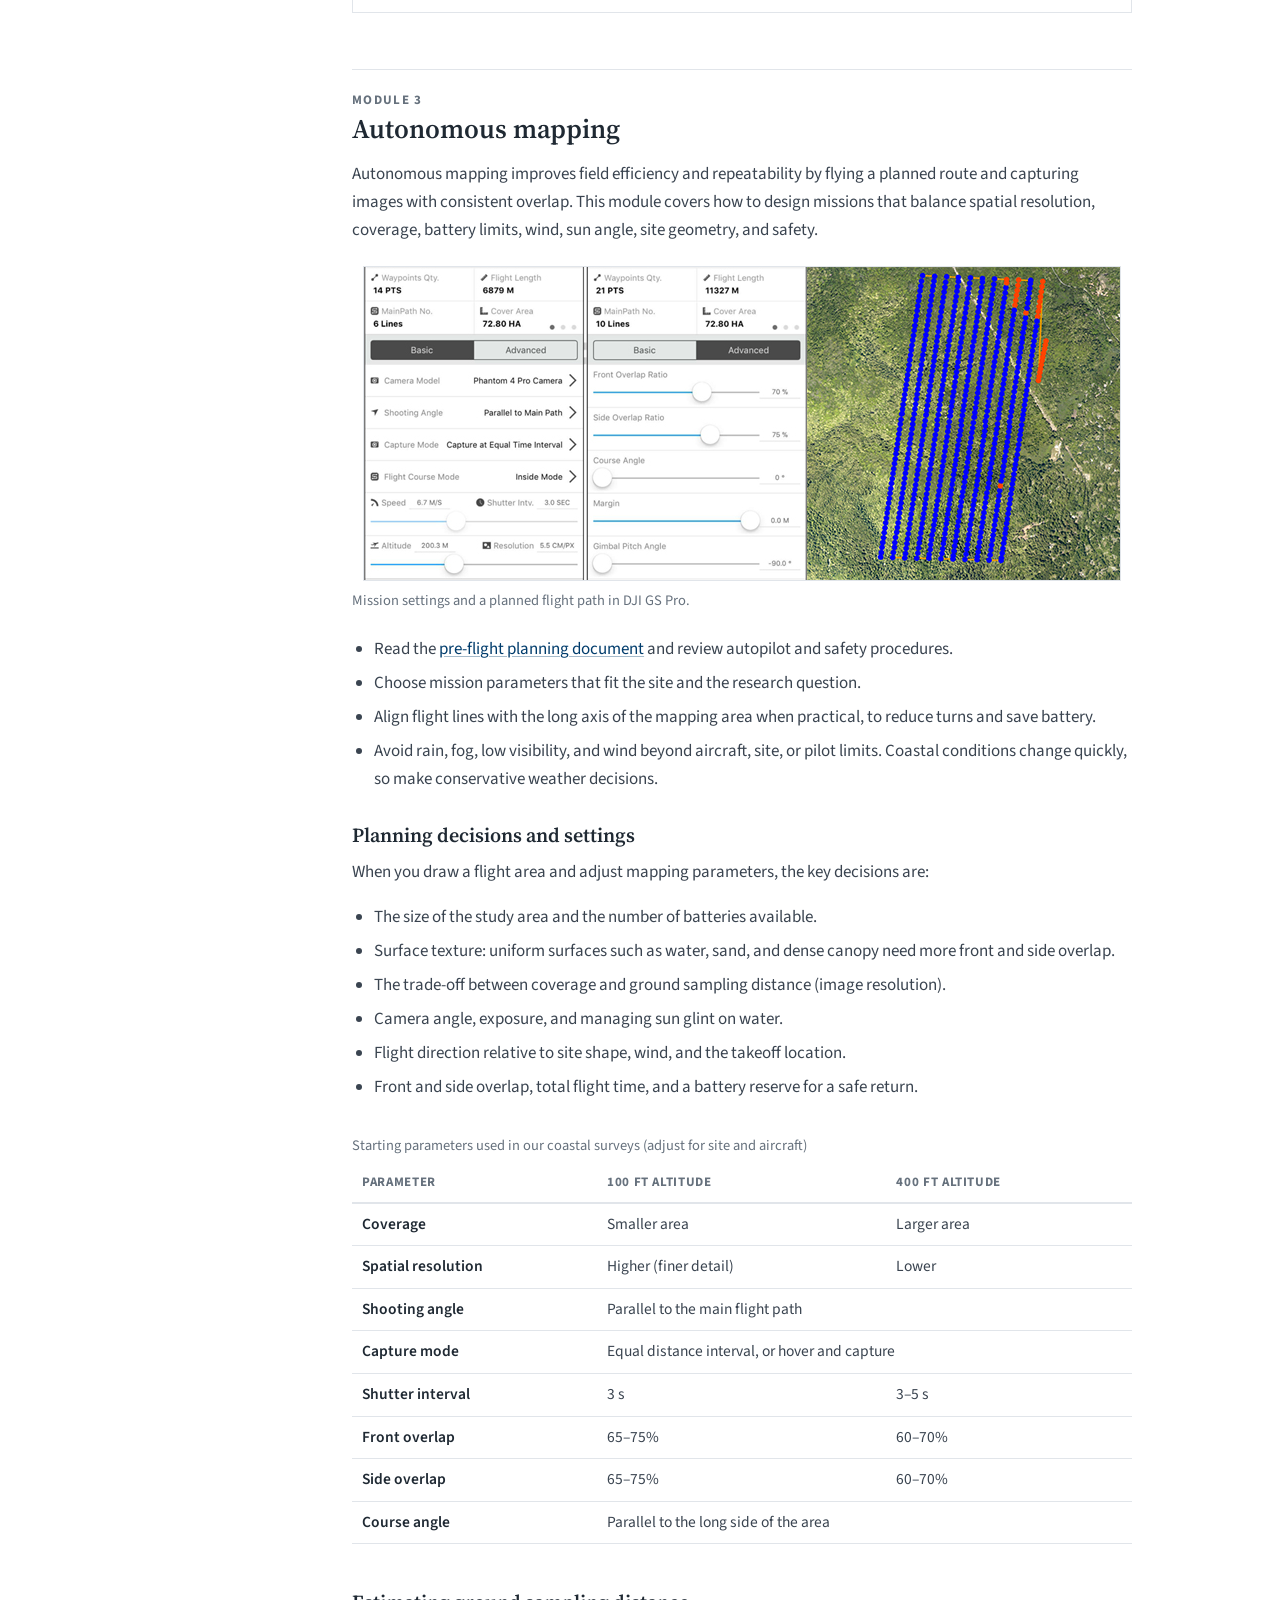
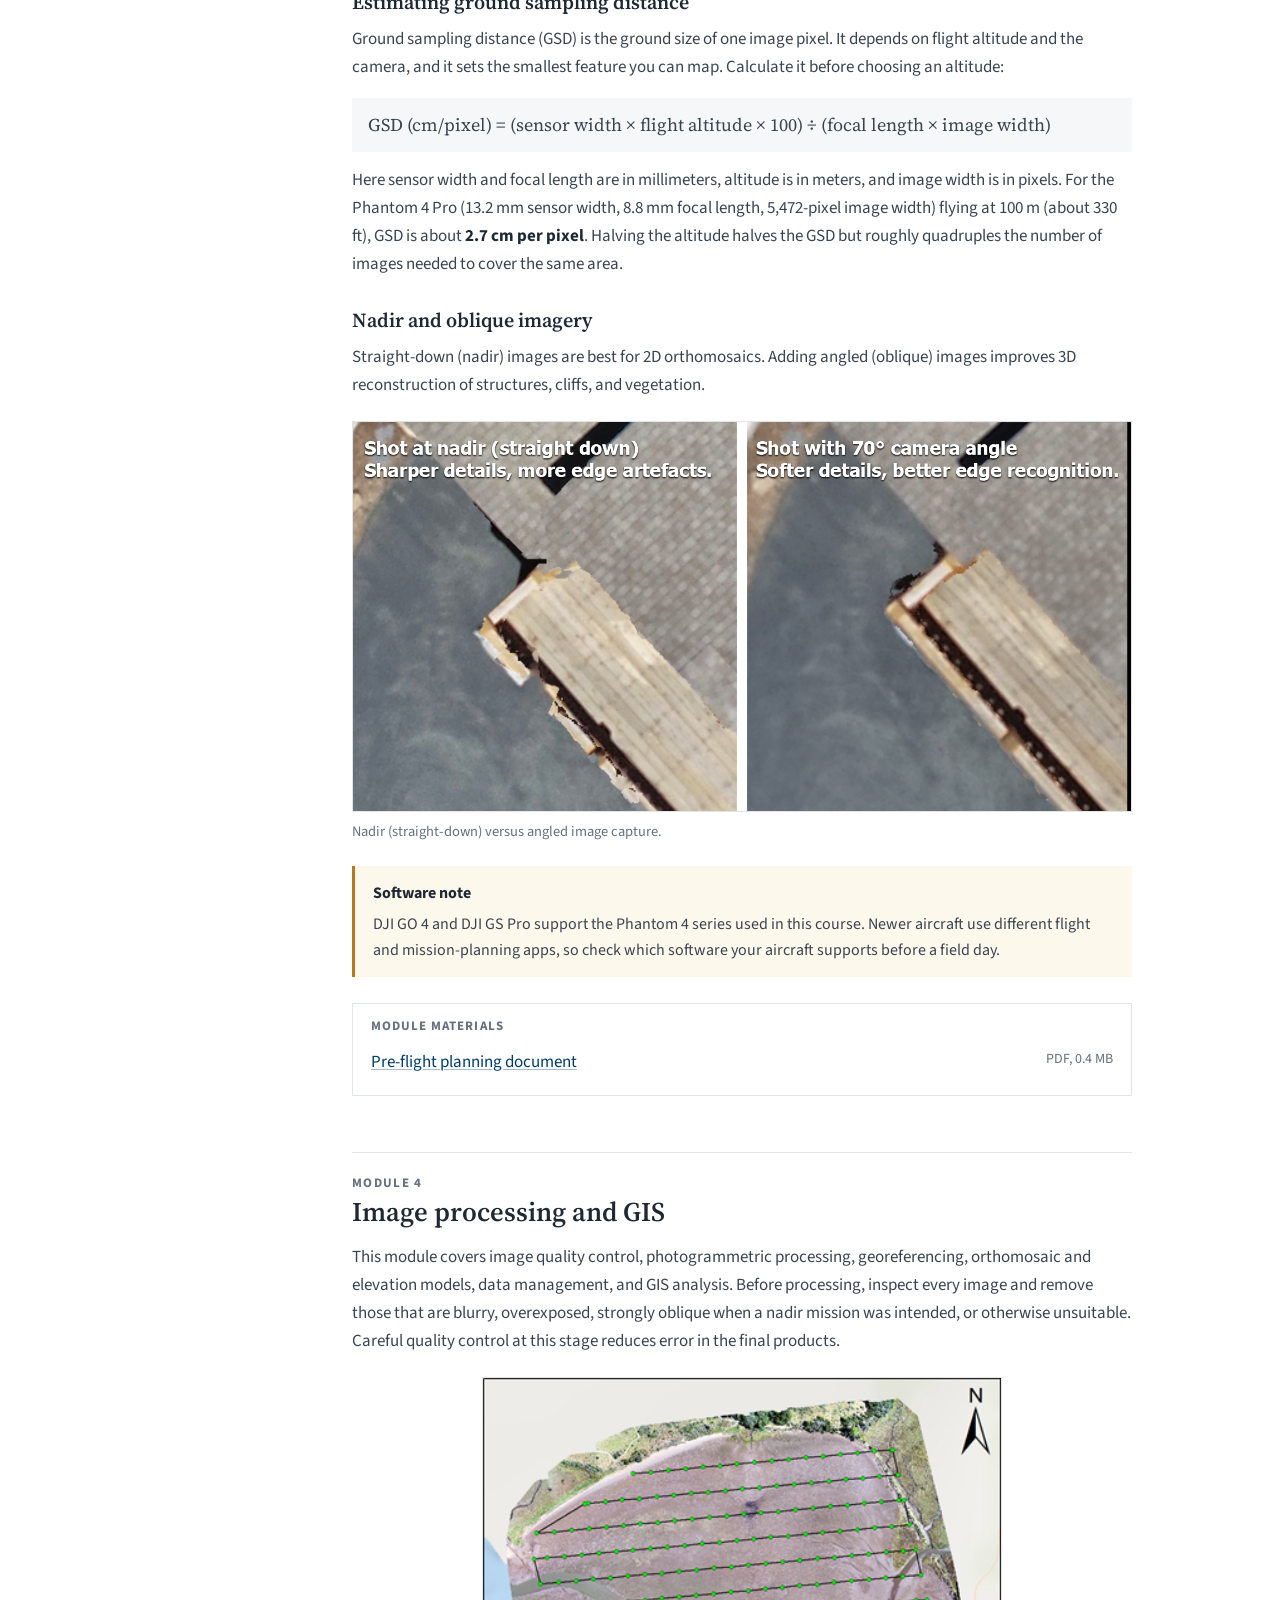
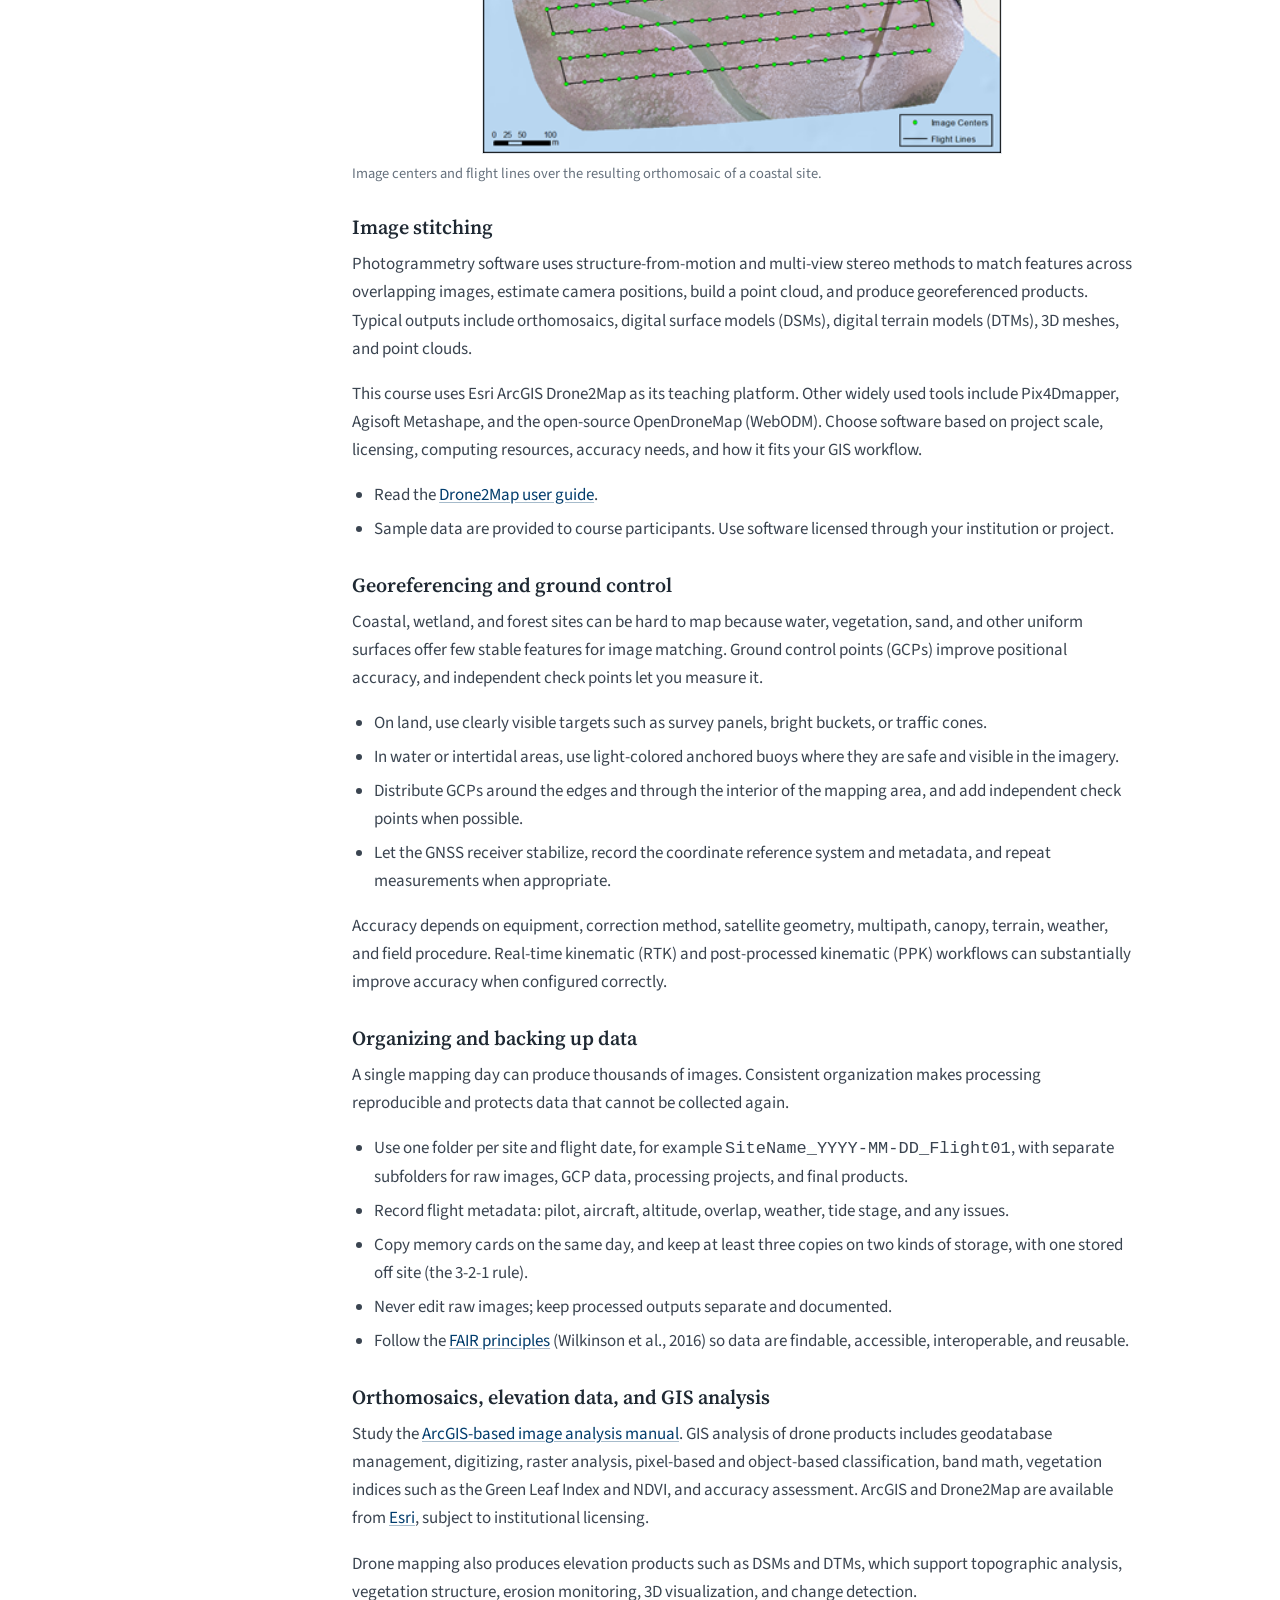
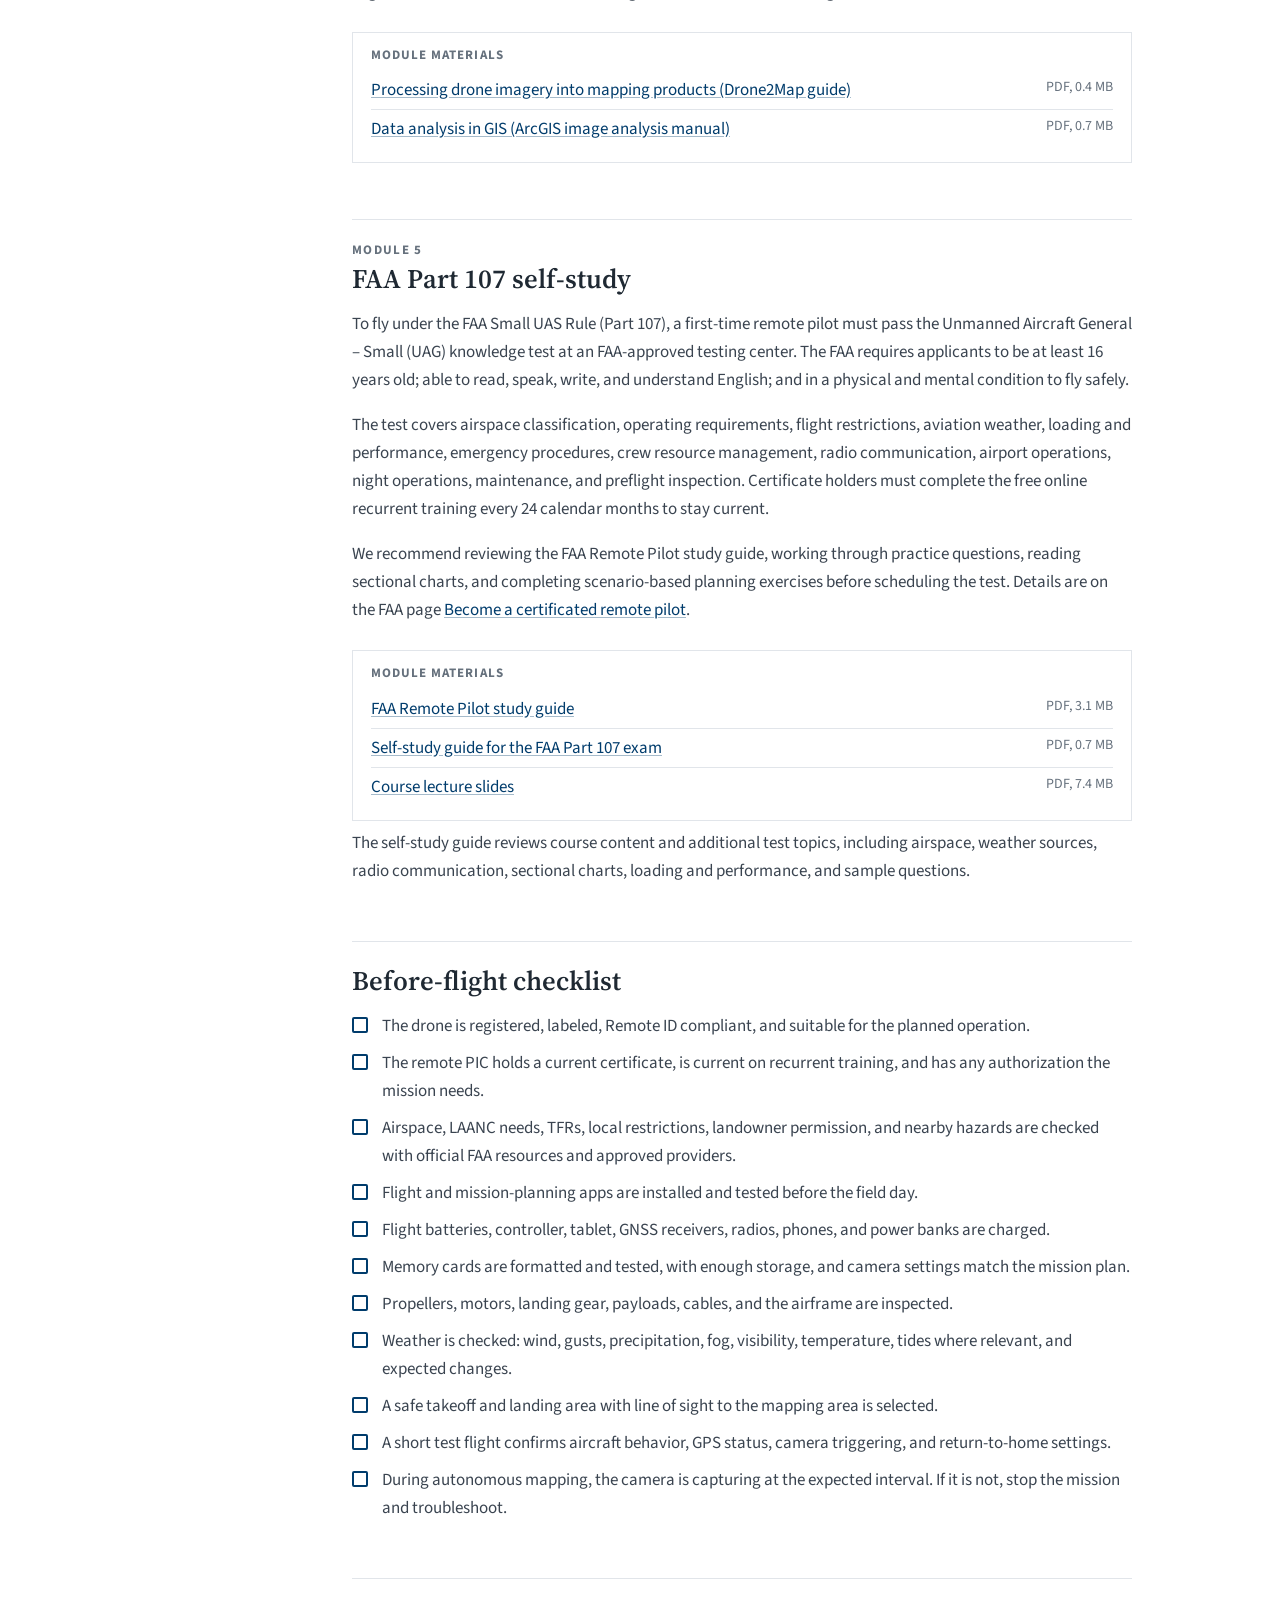
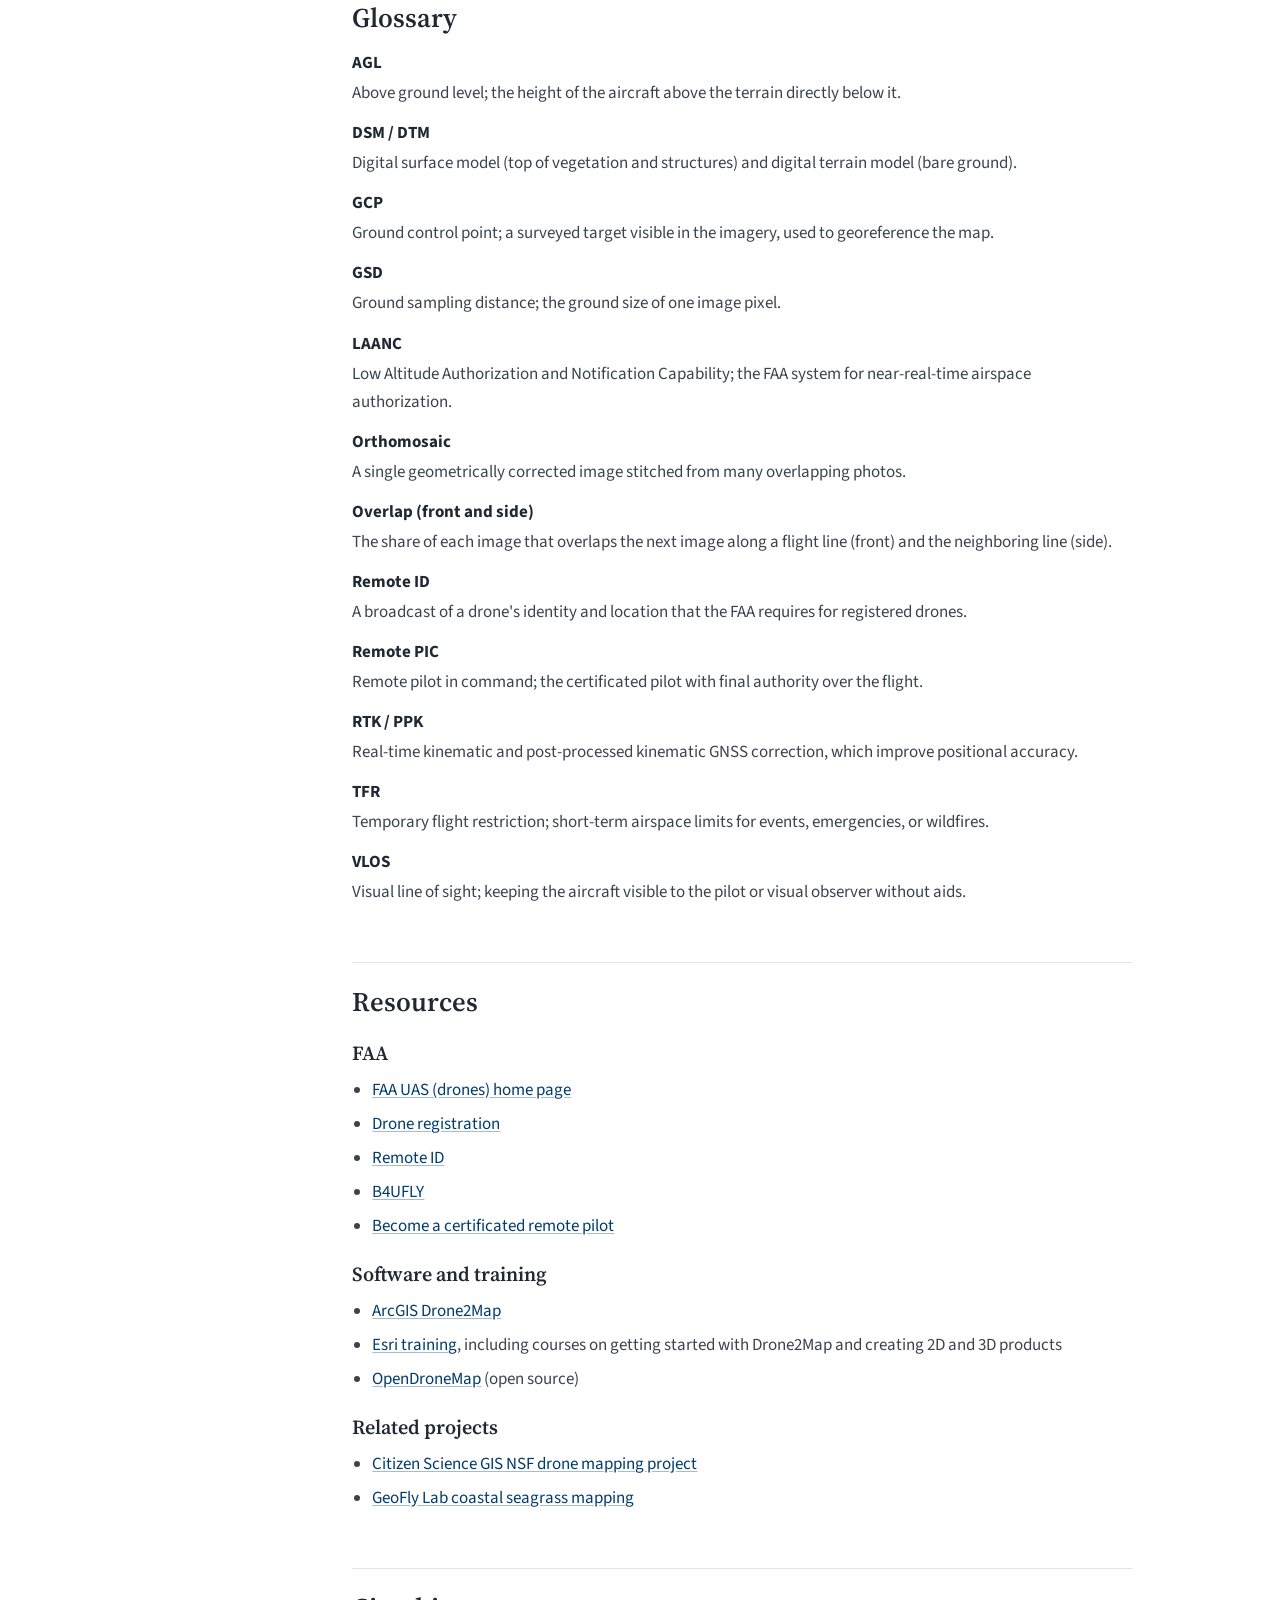
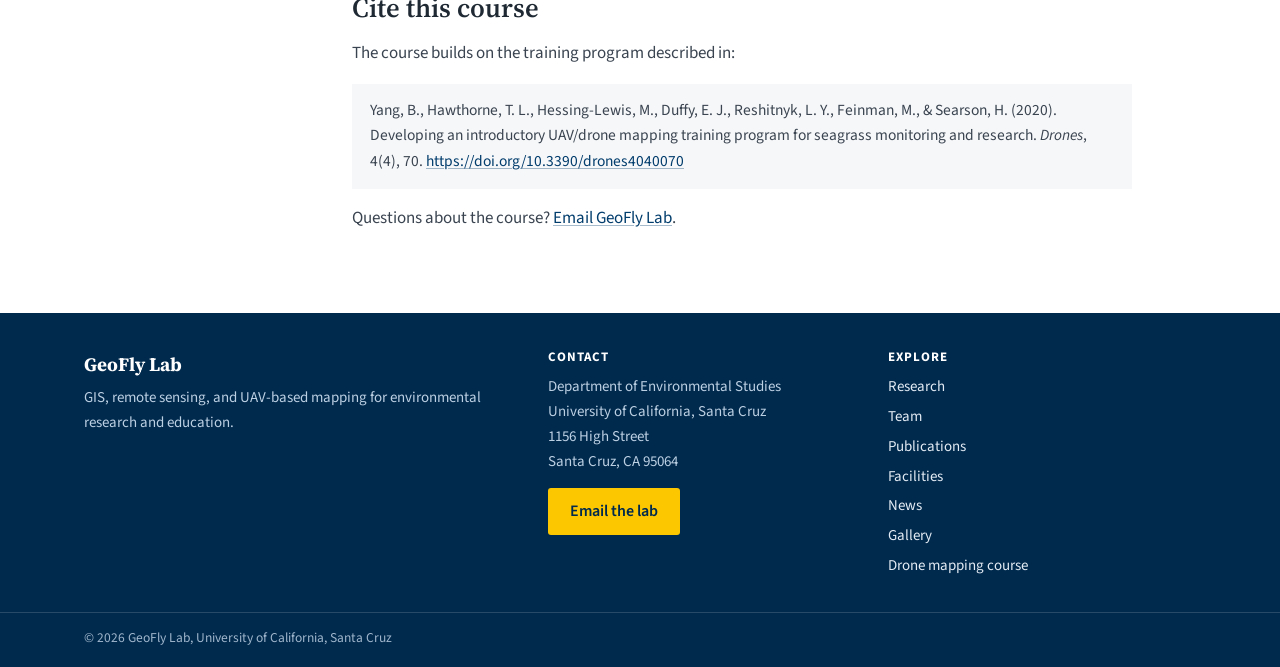
==== commit f455859f: "Update the course page header: Team link and shorter subtitle Co-Authored-By: Claude Opus 5.5 <norep" ====
--- a/index.html
+++ b/index.html
@@ -21,13 +21,14 @@
     <div class="wrap">
         <a class="brand" href="https://geofly.io/">
             <span class="brand-name">GeoFly Lab</span>
-            <span class="brand-sub">Environmental Studies &middot; University of California, Santa Cruz</span>
+            <span class="brand-sub">University of California, Santa Cruz</span>
         </a>
         <button class="nav-toggle" type="button" aria-expanded="false" aria-controls="site-nav">Menu</button>
         <nav class="site-nav" id="site-nav" aria-label="Main">
             <ul>
                 <li><a href="https://geofly.io/">Home</a></li>
                 <li><a href="https://geofly.io/project.html" aria-current="page">Research</a></li>
+                <li><a href="https://geofly.io/team.html">Team</a></li>
                 <li><a href="https://geofly.io/publication.html">Publications</a></li>
                 <li><a href="https://geofly.io/facility.html">Facilities</a></li>
                 <li><a href="https://geofly.io/post.html">News</a></li>
@@ -435,6 +436,7 @@
             <h2>Explore</h2>
             <ul>
                 <li><a href="https://geofly.io/project.html">Research</a></li>
+                <li><a href="https://geofly.io/team.html">Team</a></li>
                 <li><a href="https://geofly.io/publication.html">Publications</a></li>
                 <li><a href="https://geofly.io/facility.html">Facilities</a></li>
                 <li><a href="https://geofly.io/post.html">News</a></li>
--- a/assets/course.css
+++ b/assets/course.css
@@ -14,7 +14,7 @@
     --bg-soft: #f6f7f9;
     --serif: 'Source Serif 4', Georgia, 'Times New Roman', serif;
     --sans: 'Source Sans 3', -apple-system, BlinkMacSystemFont, 'Segoe UI', Helvetica, Arial, sans-serif;
-    --wrap: 1040px;
+    --wrap: 1160px;
 }
 
 *, *::before, *::after { box-sizing: border-box; }
@@ -368,6 +368,33 @@
 .copyright { border-top-color: rgba(255, 255, 255, .15); color: #9fb6cc; }
 main { padding-bottom: 40px; }
 
+/* Home: prospective-students note with the group photo */
+.note-photo { display: grid; grid-template-columns: 1fr 300px; gap: 24px; align-items: center; }
+.note-photo img { width: 300px; height: 150px; object-fit: cover; border-radius: 2px; }
+@media (max-width: 700px) { .note-photo { grid-template-columns: 1fr; } .note-photo img { width: 100%; height: auto; } }
+.intro figure img { aspect-ratio: 16 / 10; object-fit: cover; object-position: center 20%; }
+
+/* ---------- Team ---------- */
+.first-h { margin-top: 0; }
+.members { list-style: none; padding: 0; margin: 0 0 12px; }
+.member { display: grid; grid-template-columns: 132px minmax(0, 1fr); gap: 24px; padding: 22px 0; border-bottom: 1px solid var(--line); margin: 0; }
+.member:first-child { padding-top: 6px; }
+.member img { width: 132px; height: 132px; object-fit: cover; border-radius: 50%; box-shadow: 0 0 0 4px var(--band); }
+.member h3 { margin: 4px 0 2px; font-size: 20px; color: var(--navy); }
+.member .role { font-size: 14.5px; font-weight: 700; letter-spacing: .04em; text-transform: uppercase; color: var(--muted); margin-bottom: 8px; }
+.member p { font-size: 16px; }
+@media (max-width: 560px) { .member { grid-template-columns: 84px minmax(0, 1fr); gap: 16px; } .member img { width: 84px; height: 84px; } }
+.alumni { list-style: none; padding: 0; margin: 0 0 8px; columns: 2; column-gap: 40px; }
+.alumni li { break-inside: avoid; padding: 7px 0; border-bottom: 1px solid var(--line); margin: 0; }
+.alumni span { display: block; font-size: 14.5px; color: var(--muted); }
+@media (max-width: 700px) { .alumni { columns: 1; } }
+
+/* ---------- Home: wider layout with a larger photo ---------- */
+.home-wide .intro { grid-template-columns: minmax(0, 0.9fr) minmax(0, 1.2fr); gap: 48px; }
+@media (max-width: 820px) { .home-wide .intro { grid-template-columns: 1fr; gap: 24px; } }
+
+.pubs, .news-items, .news-year, .members, .alumni { max-width: 980px; }
+
 /* =====================================================================
    Drone Mapping Course additions
    ===================================================================== */
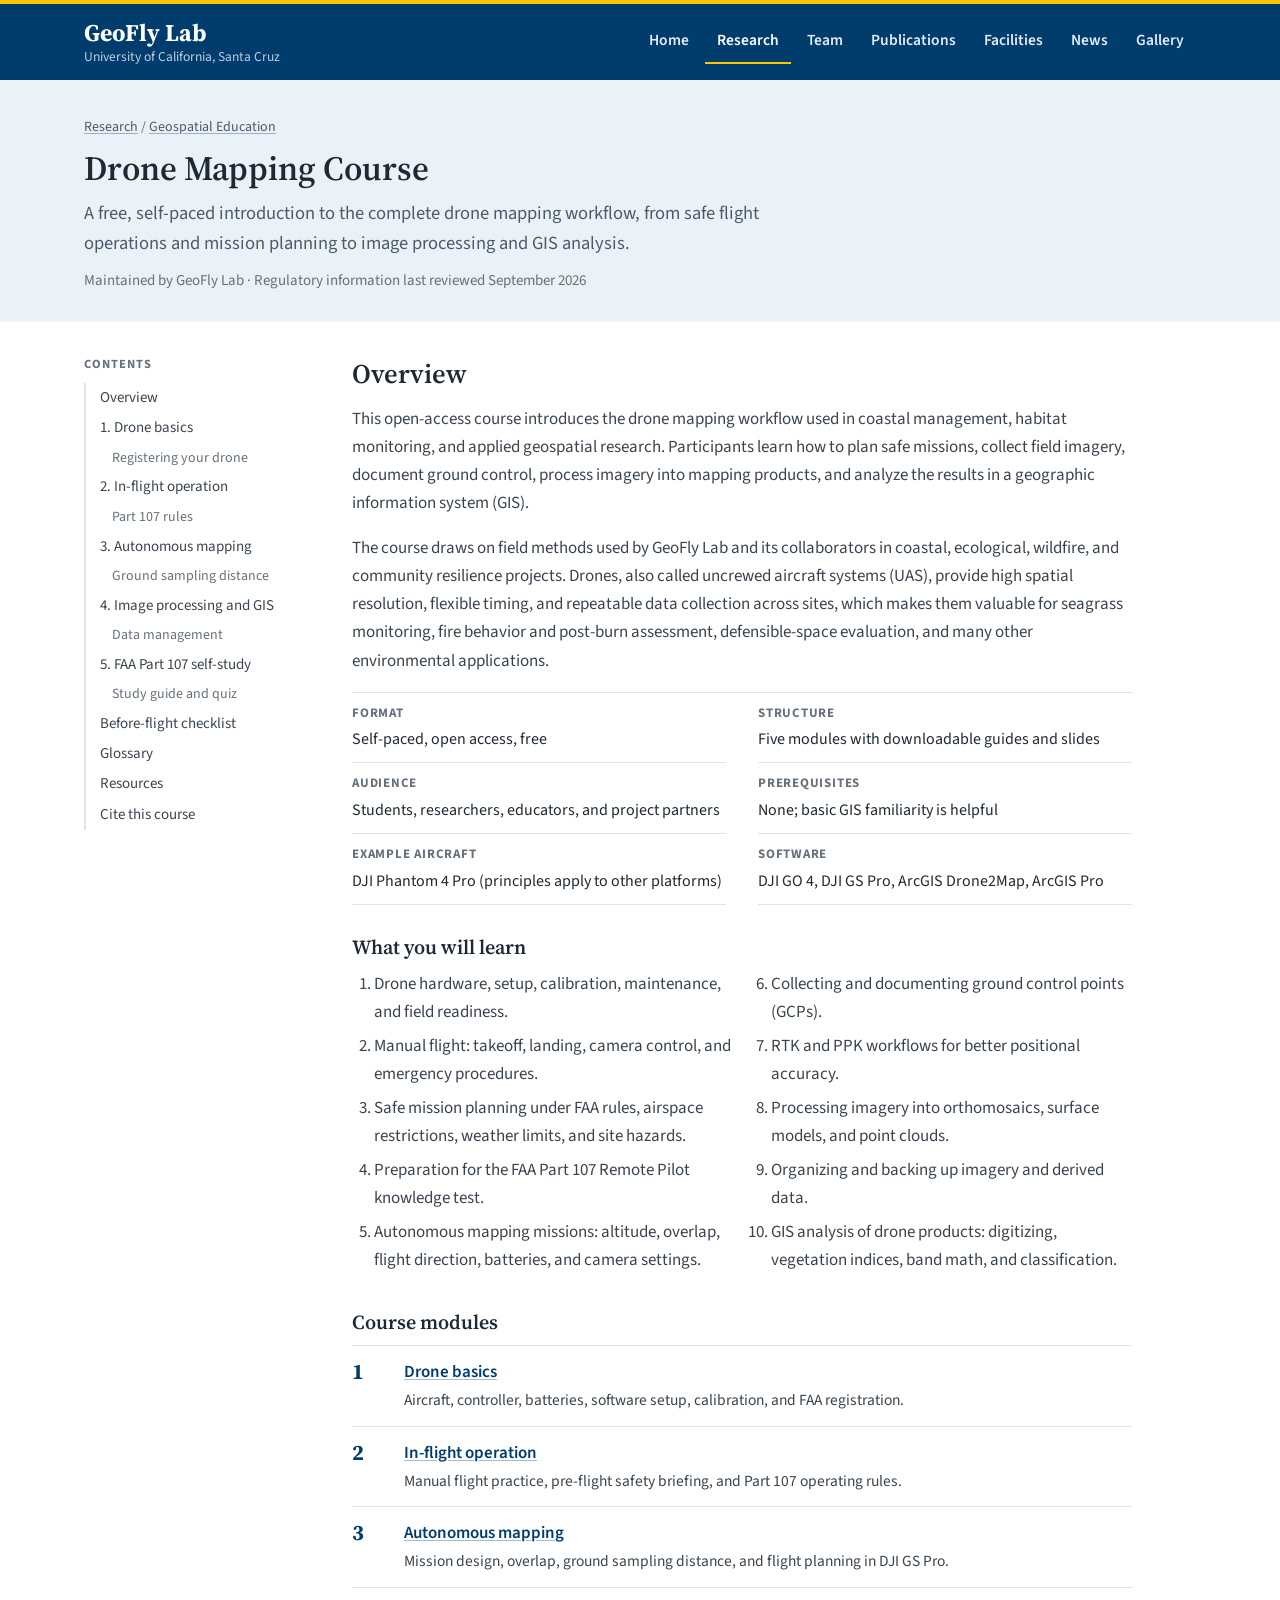
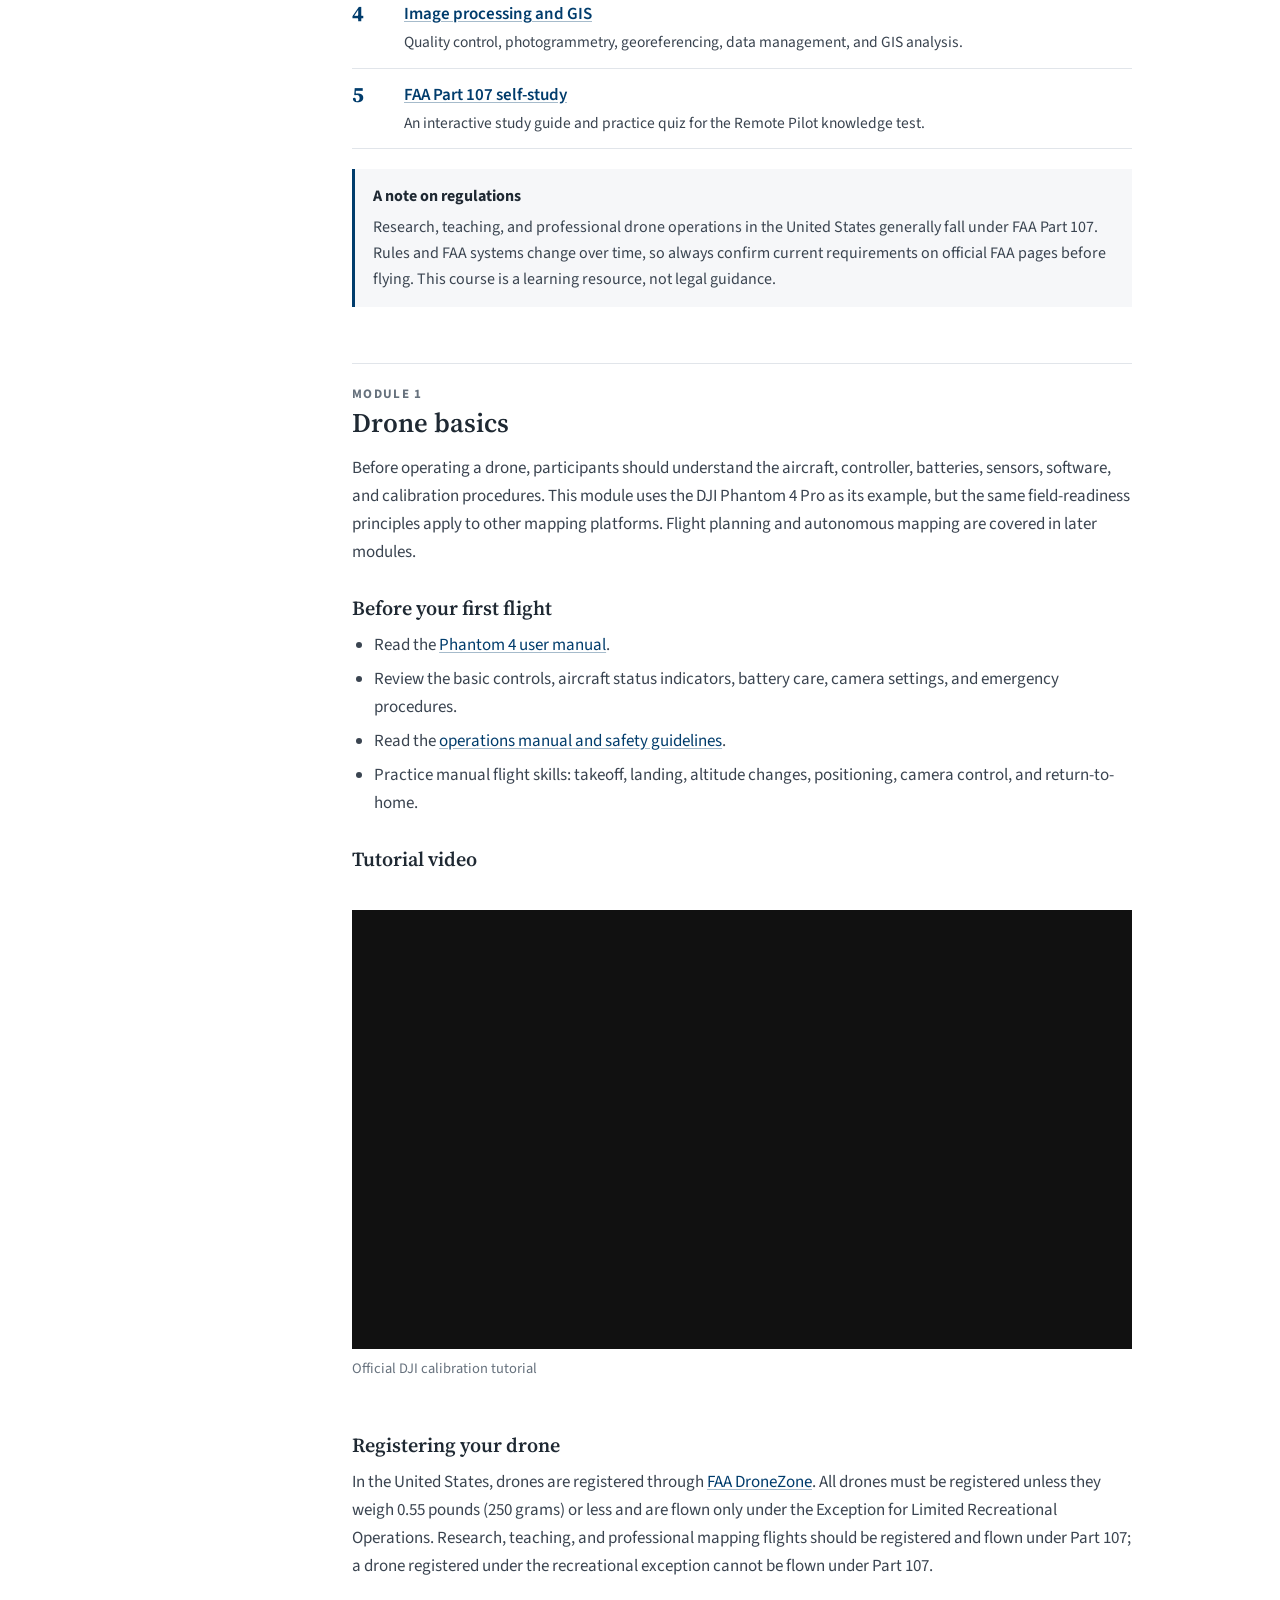
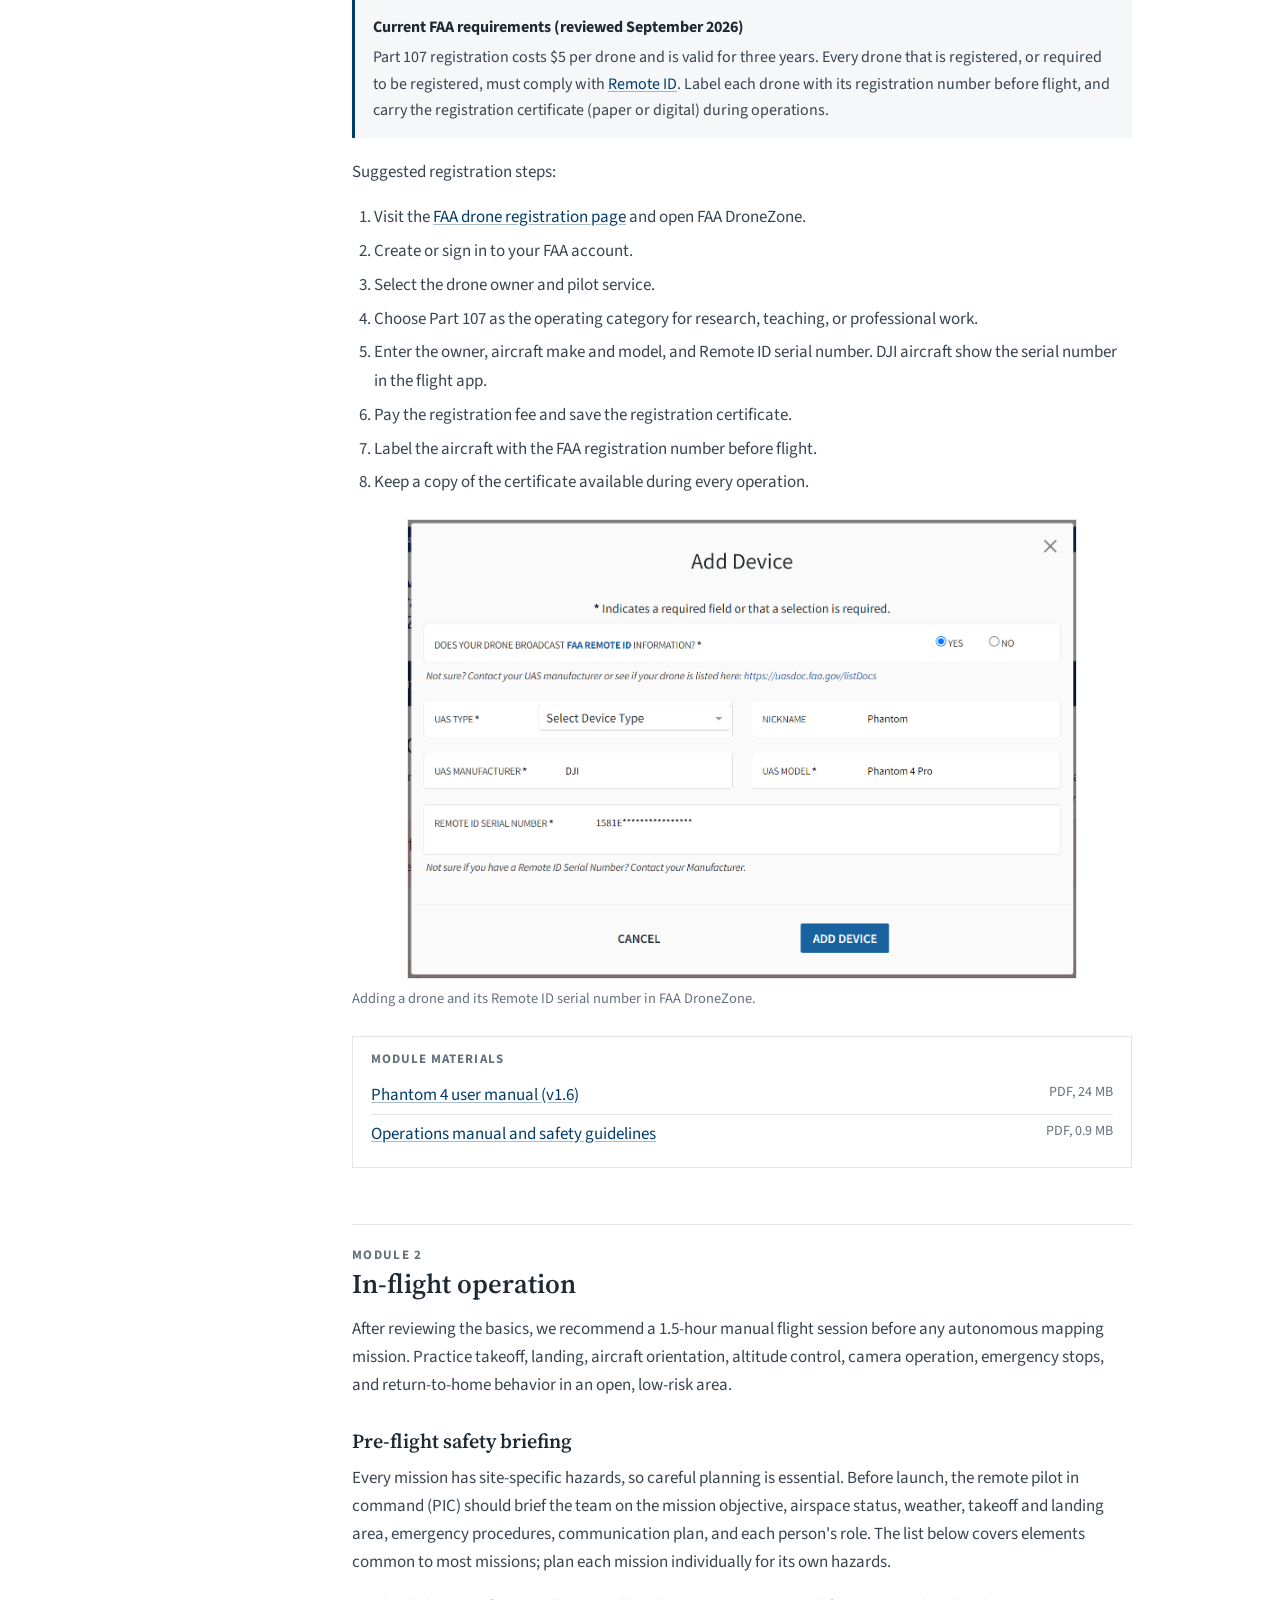
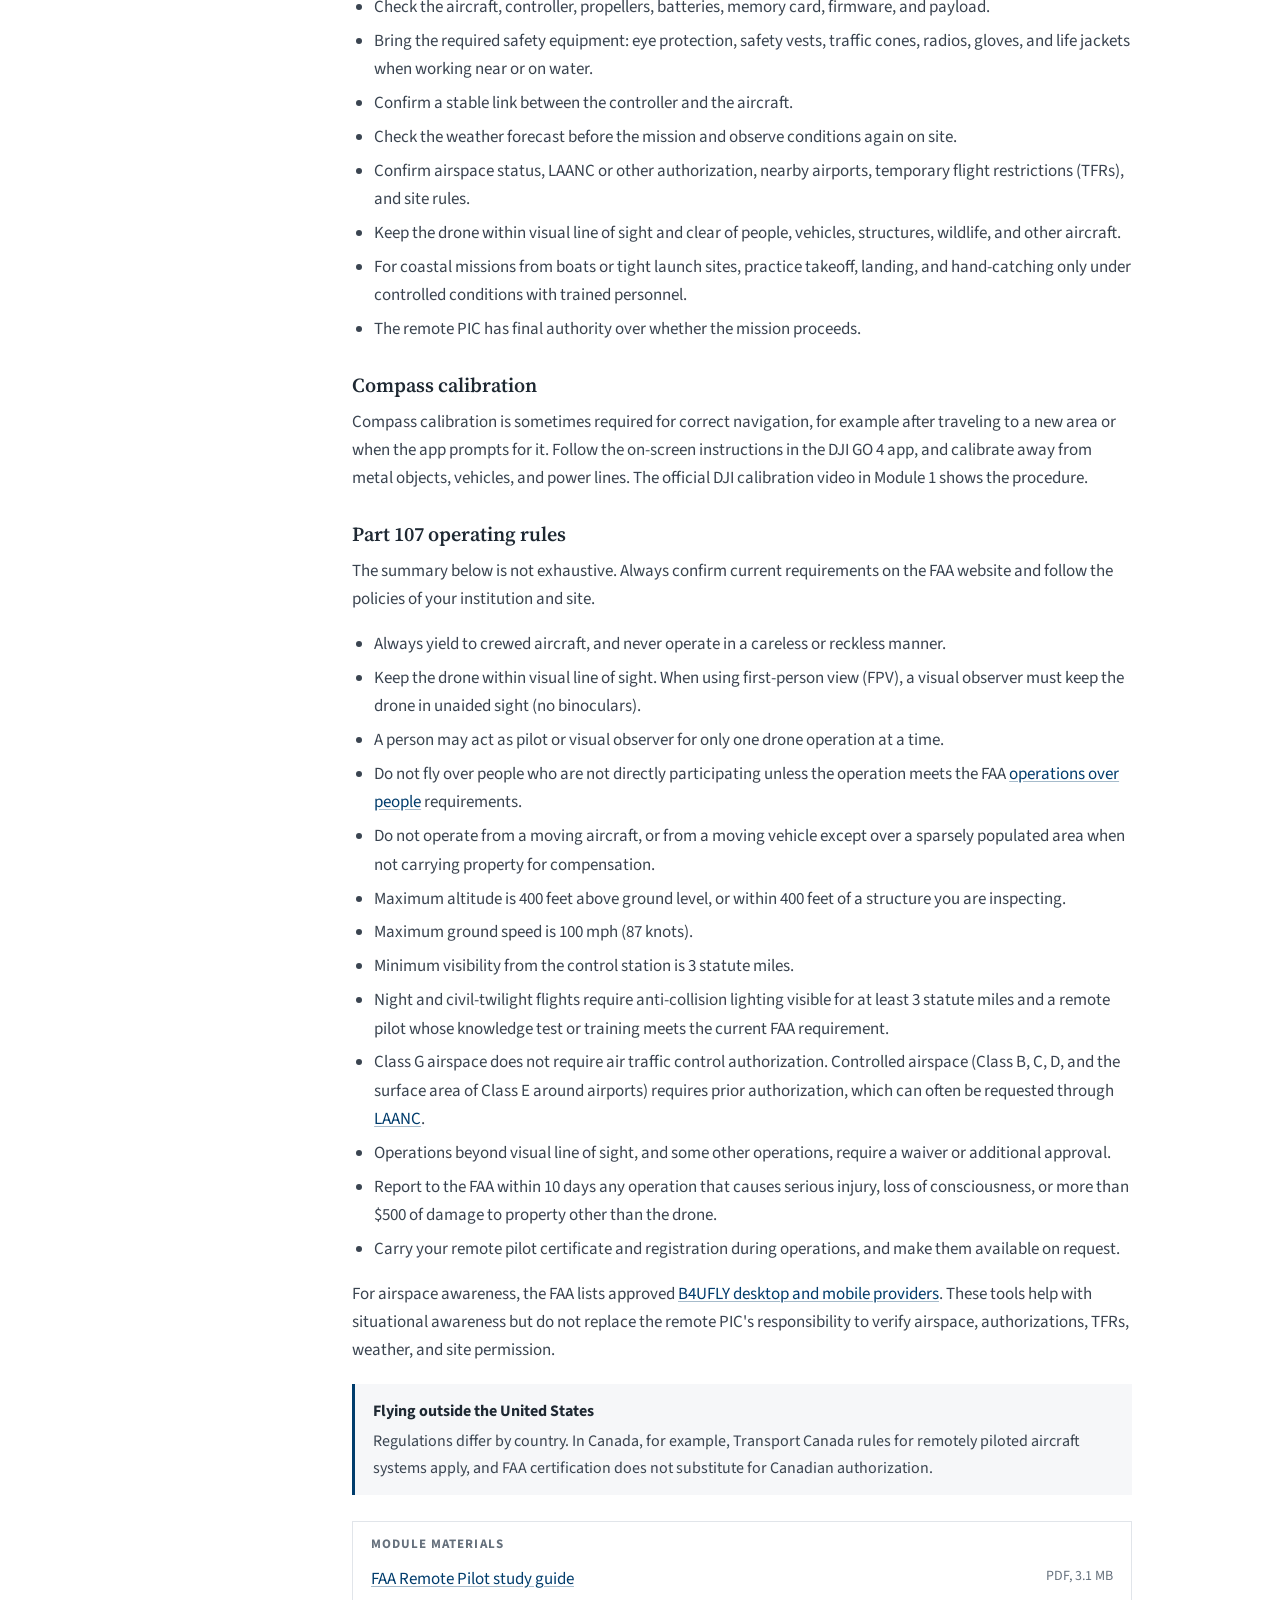
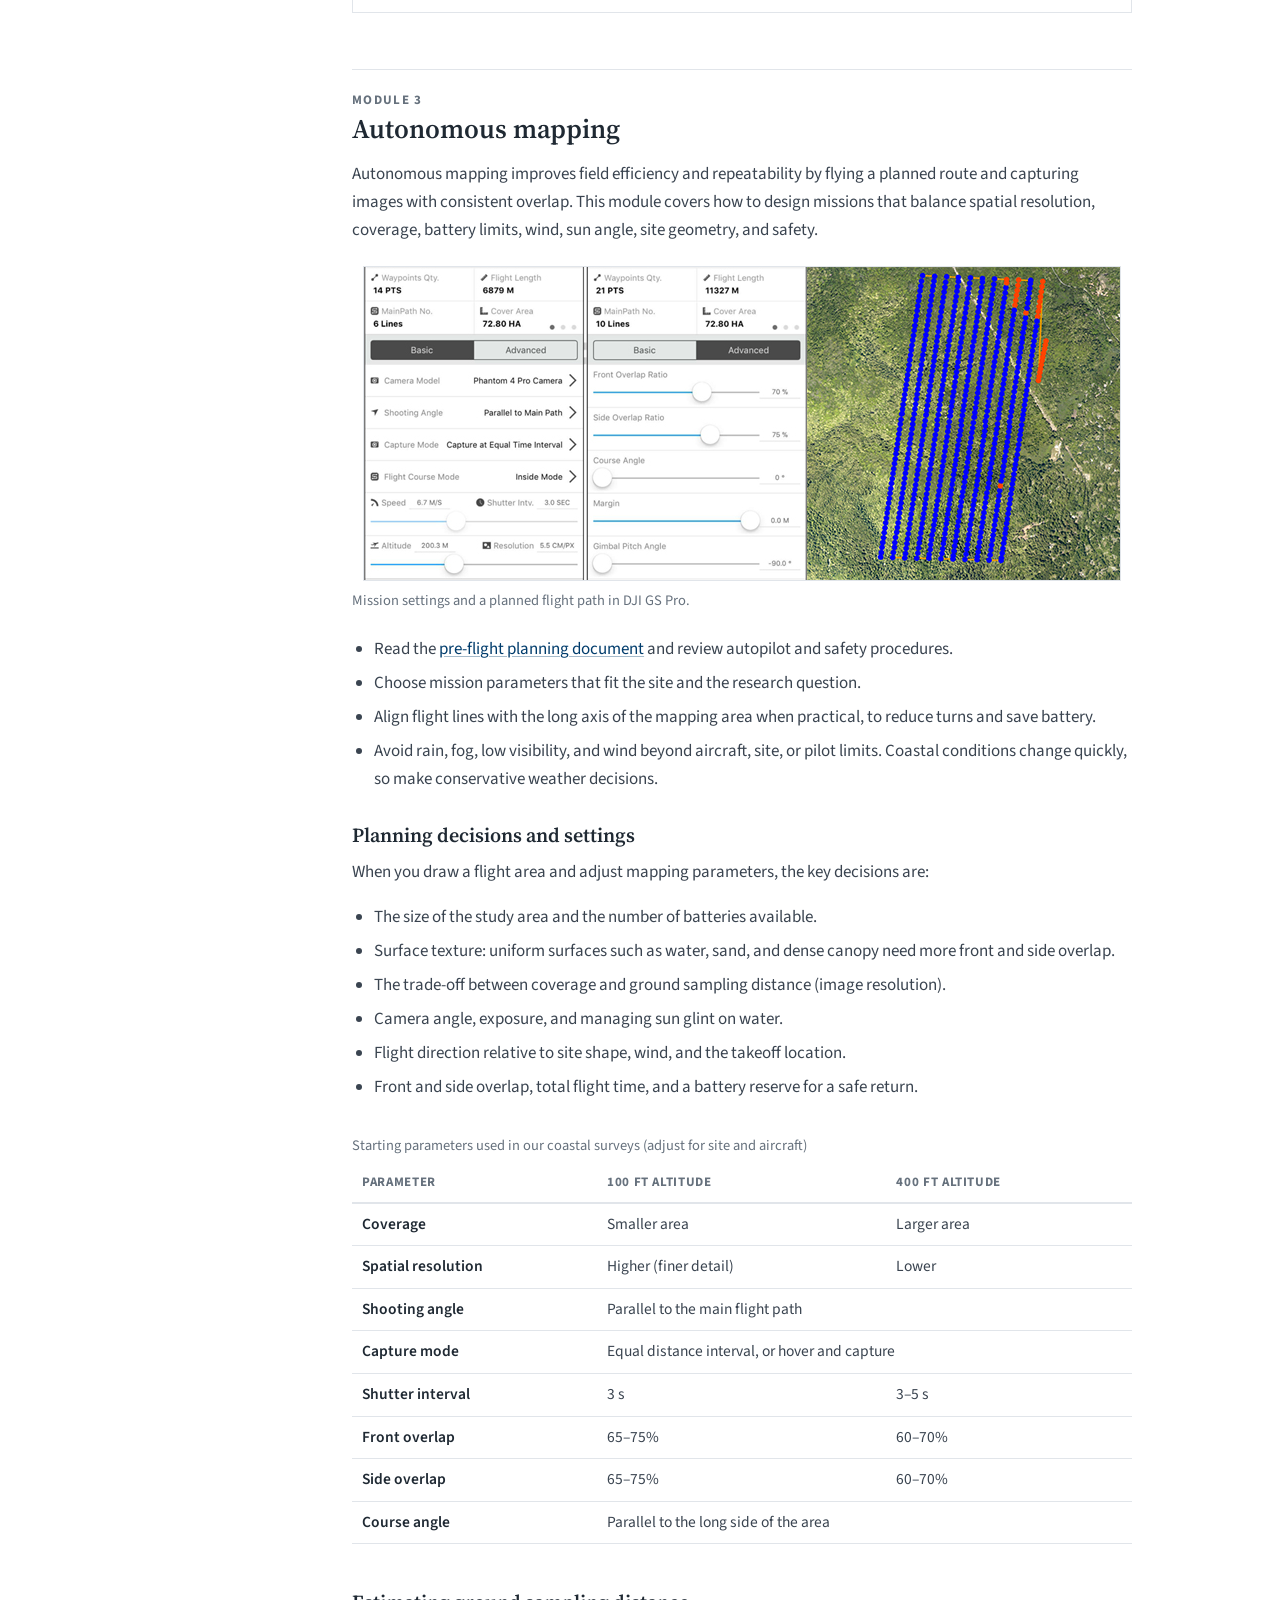
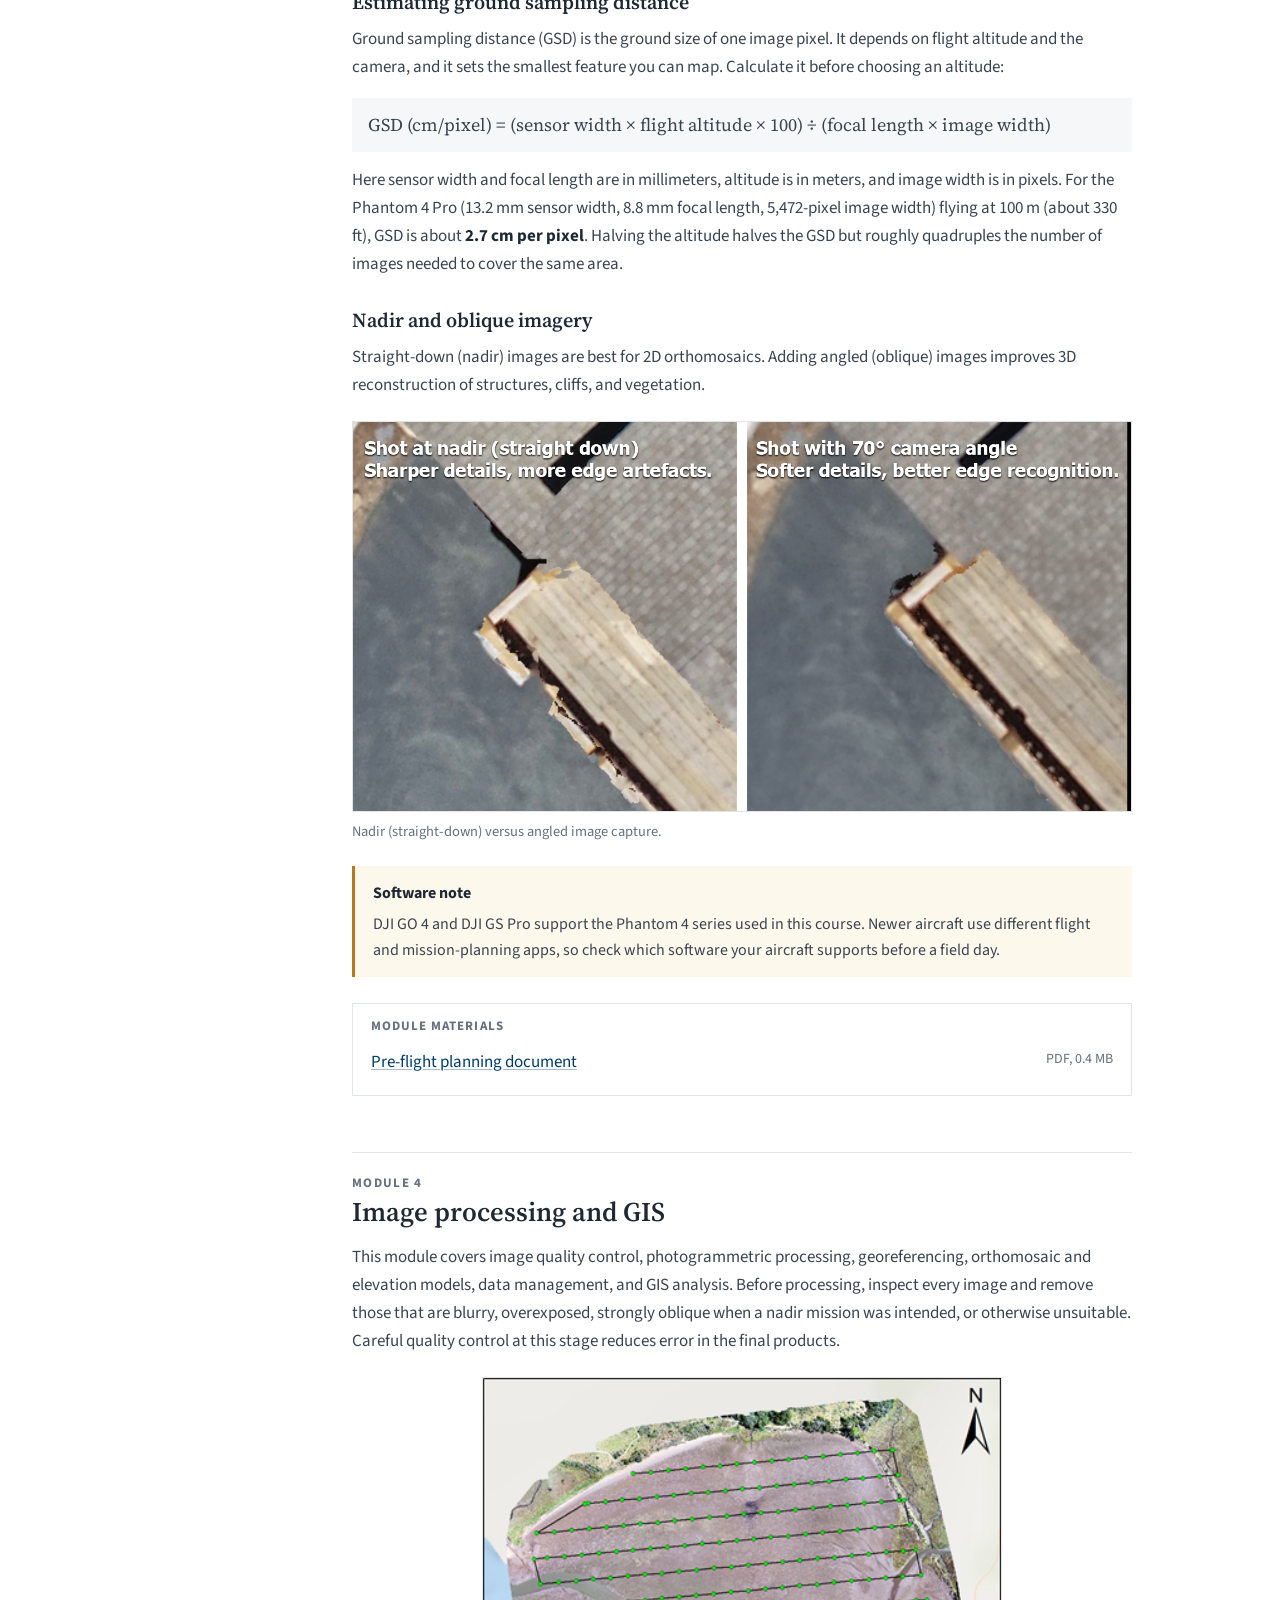
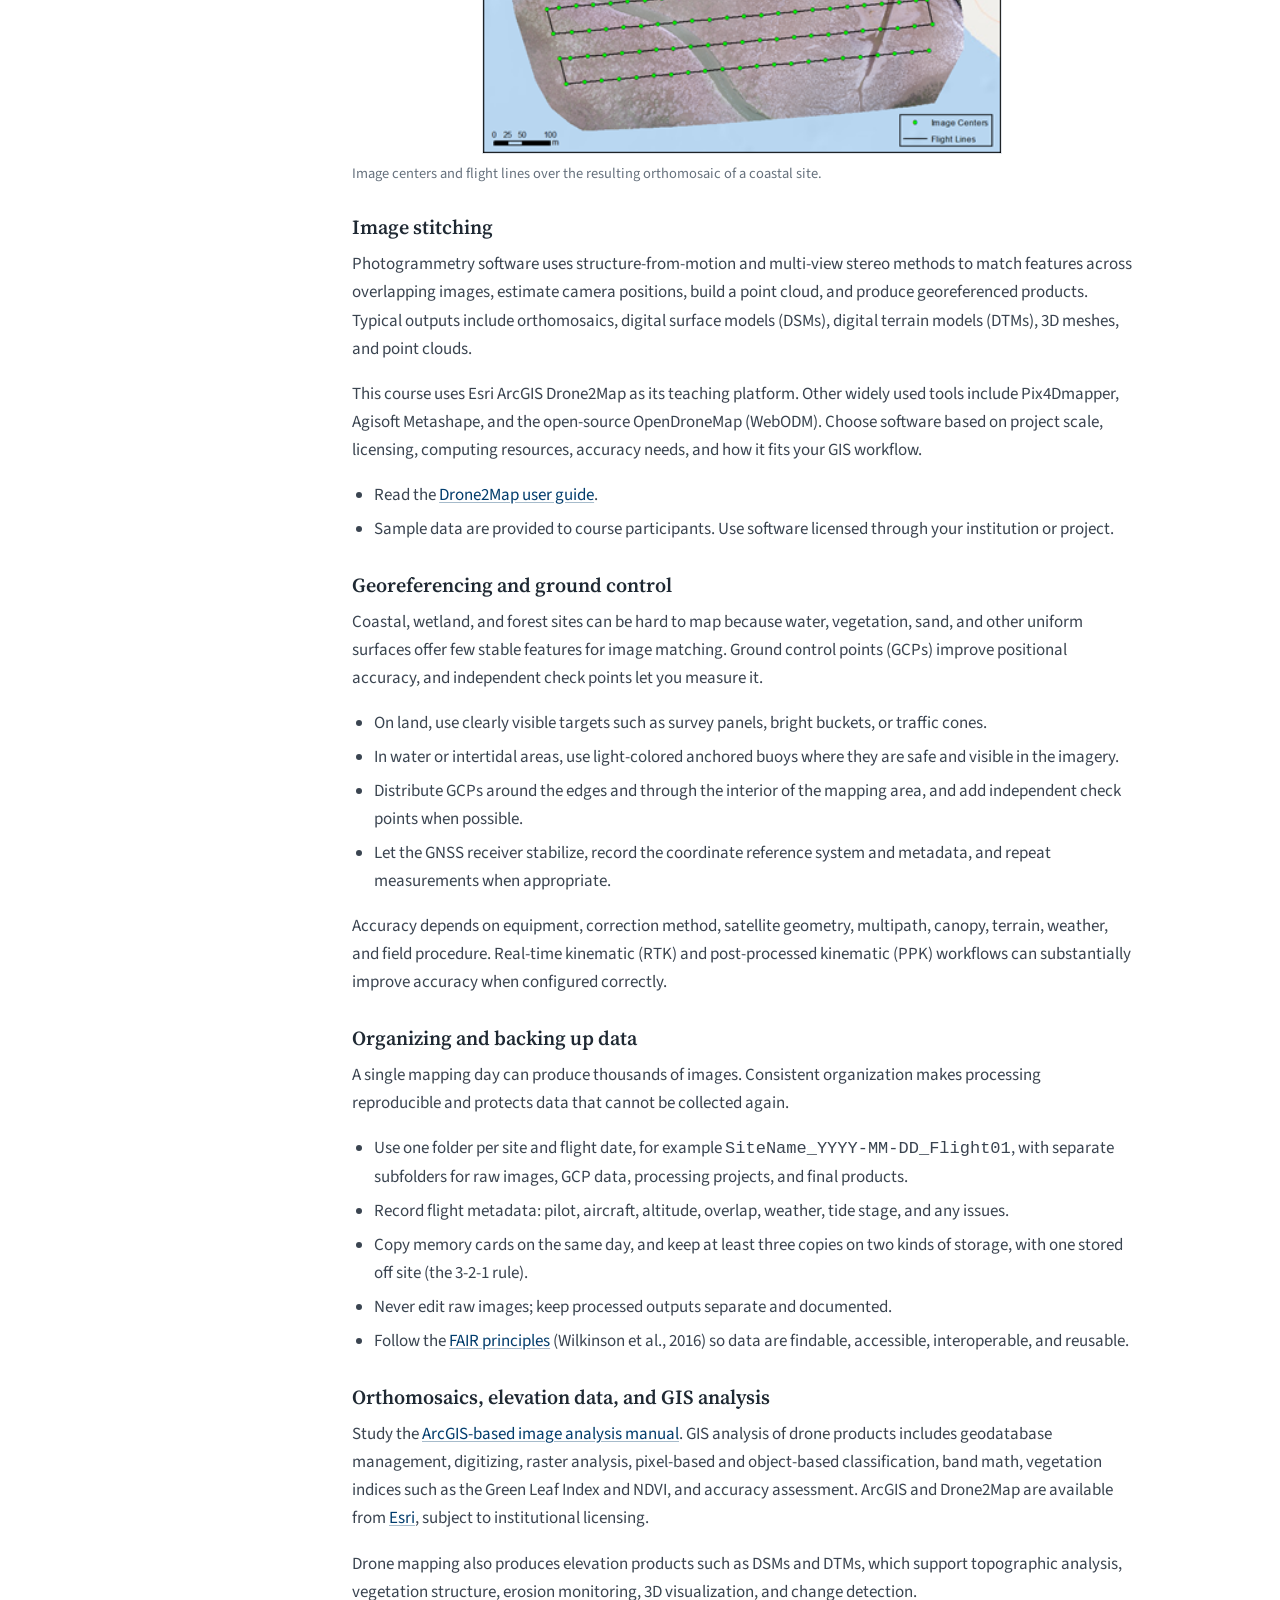
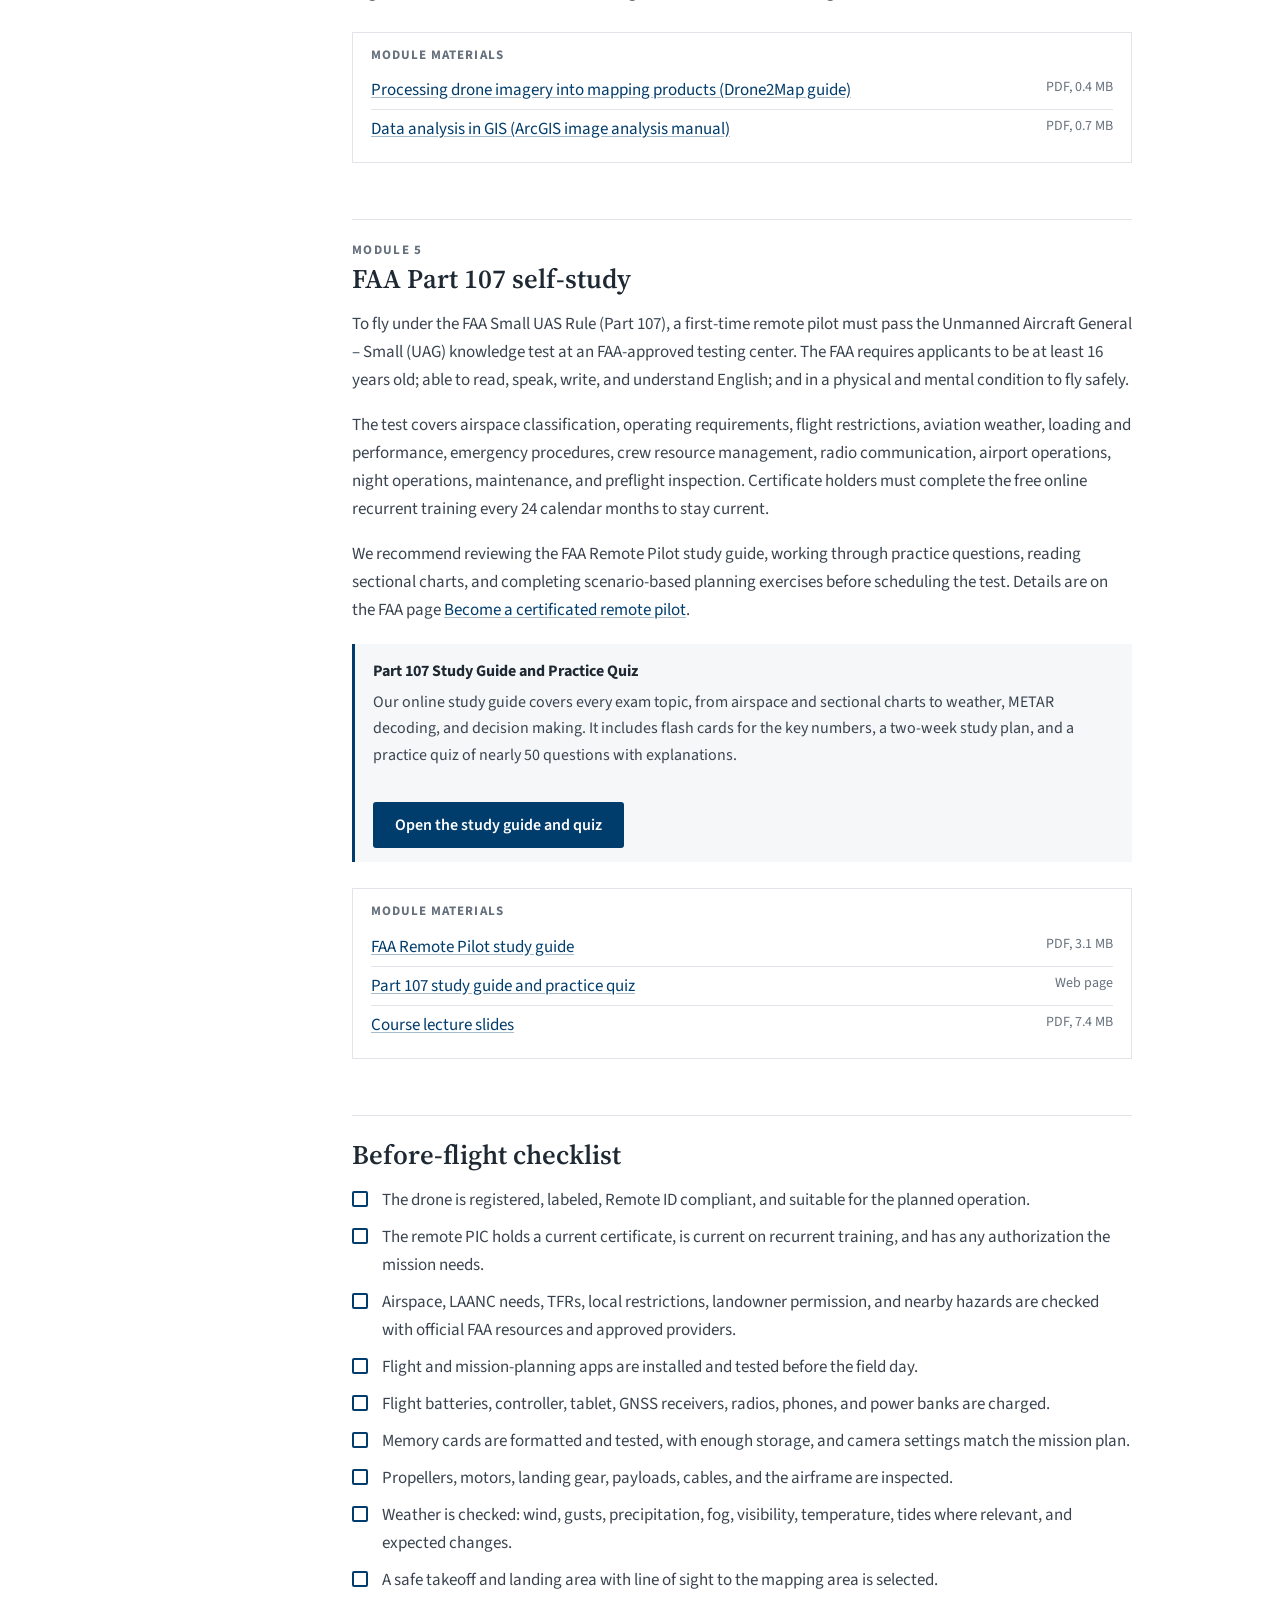
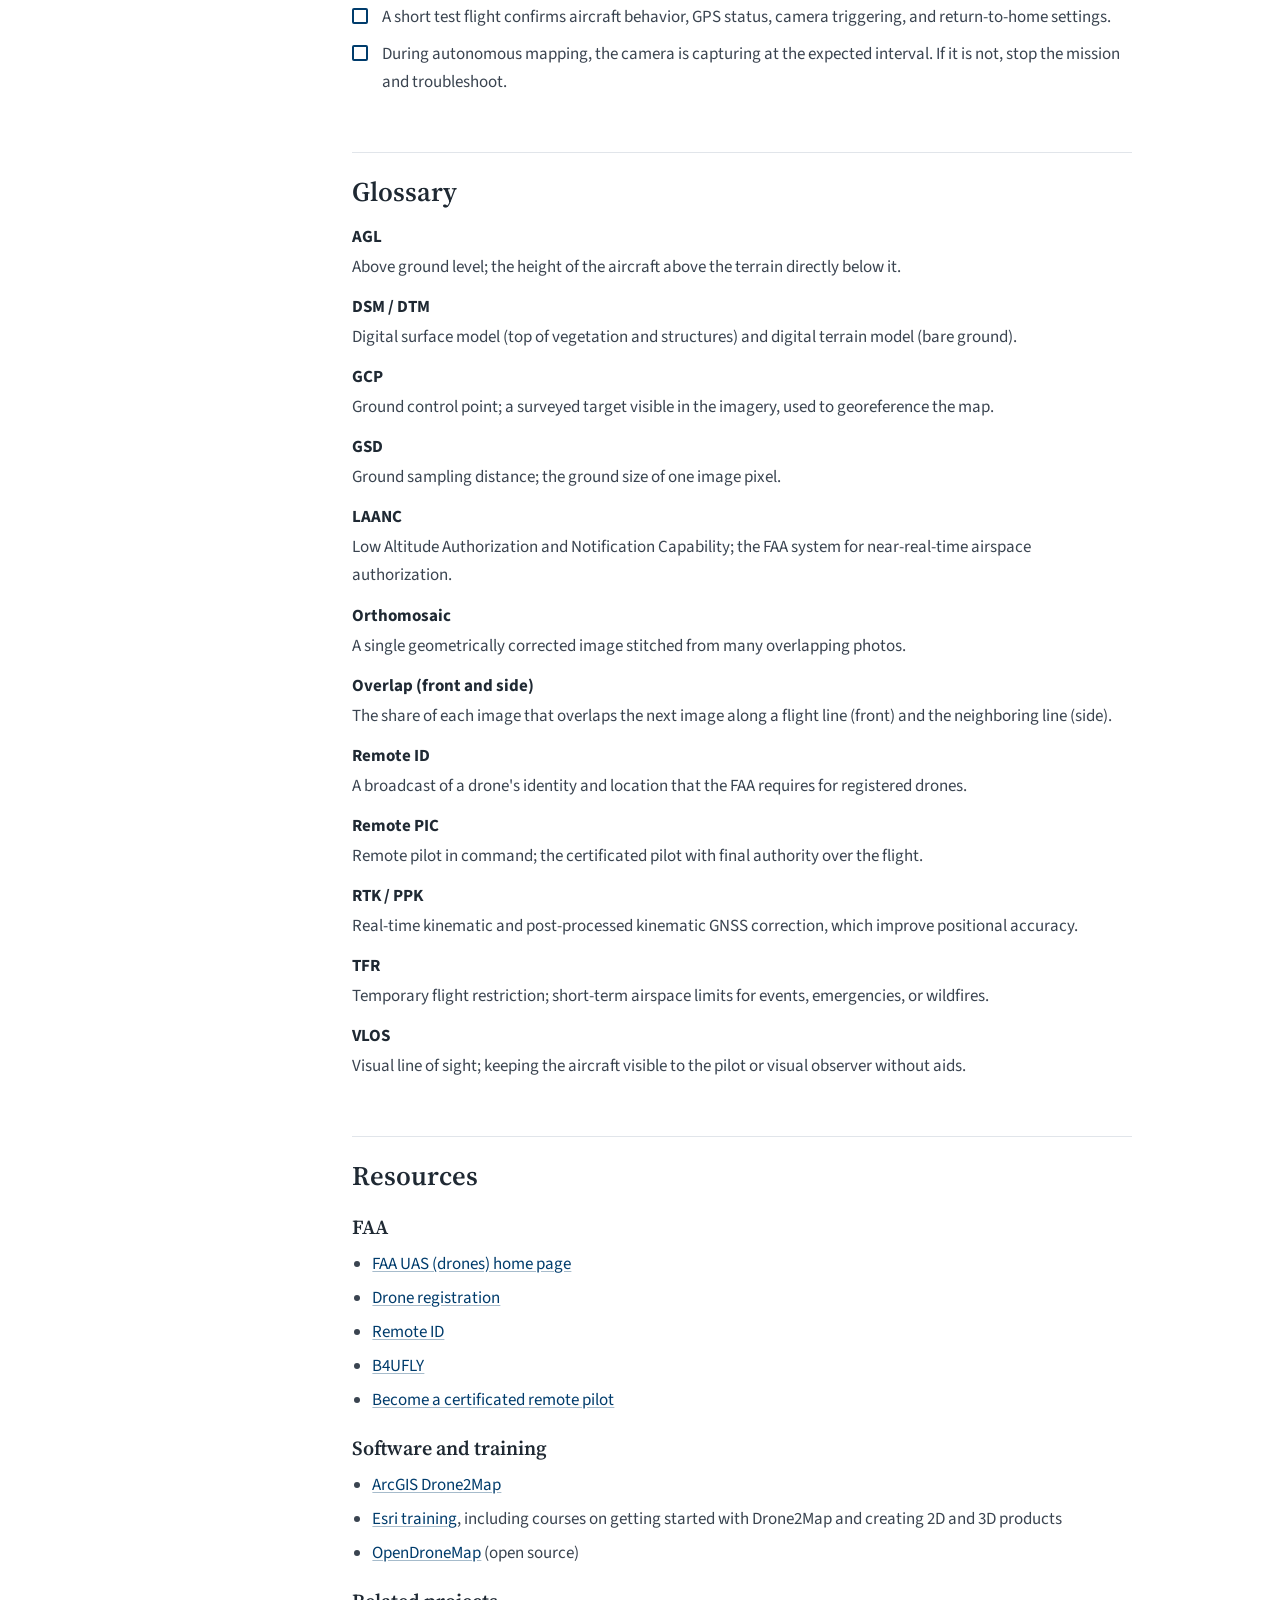
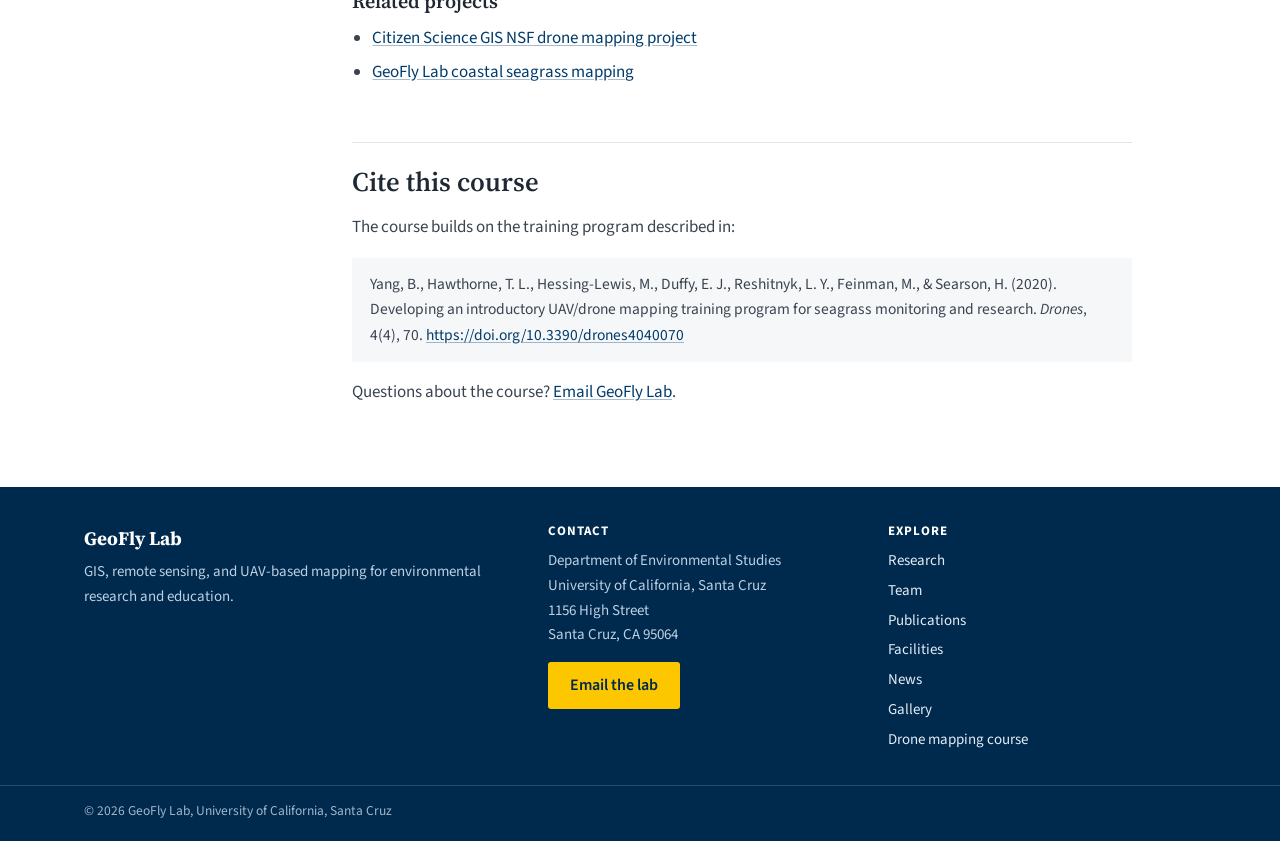
==== commit 072c8b33: "Add an online Part 107 study guide and practice quiz - New part107.html replaces the 2019 PDF self-s" ====
--- a/index.html
+++ b/index.html
@@ -60,6 +60,7 @@
                 <li><a href="#module-4">4. Image processing and GIS</a></li>
                 <li class="sub"><a href="#data-management">Data management</a></li>
                 <li><a href="#module-5">5. FAA Part 107 self-study</a></li>
+                <li class="sub"><a href="part107.html">Study guide and quiz</a></li>
                 <li><a href="#checklist">Before-flight checklist</a></li>
                 <li><a href="#glossary">Glossary</a></li>
                 <li><a href="#resources">Resources</a></li>
@@ -103,7 +104,7 @@
         <li><div><a href="#module-2">In-flight operation</a><p>Manual flight practice, pre-flight safety briefing, and Part 107 operating rules.</p></div></li>
         <li><div><a href="#module-3">Autonomous mapping</a><p>Mission design, overlap, ground sampling distance, and flight planning in DJI GS Pro.</p></div></li>
         <li><div><a href="#module-4">Image processing and GIS</a><p>Quality control, photogrammetry, georeferencing, data management, and GIS analysis.</p></div></li>
-        <li><div><a href="#module-5">FAA Part 107 self-study</a><p>Eligibility, knowledge test topics, recurrent training, and study materials.</p></div></li>
+        <li><div><a href="#module-5">FAA Part 107 self-study</a><p>An interactive study guide and practice quiz for the Remote Pilot knowledge test.</p></div></li>
     </ol>
 
     <div class="callout">
@@ -341,15 +342,19 @@
     <p>To fly under the FAA Small UAS Rule (Part 107), a first-time remote pilot must pass the Unmanned Aircraft General &ndash; Small (UAG) knowledge test at an FAA-approved testing center. The FAA requires applicants to be at least 16 years old; able to read, speak, write, and understand English; and in a physical and mental condition to fly safely.</p>
     <p>The test covers airspace classification, operating requirements, flight restrictions, aviation weather, loading and performance, emergency procedures, crew resource management, radio communication, airport operations, night operations, maintenance, and preflight inspection. Certificate holders must complete the free online recurrent training every 24 calendar months to stay current.</p>
     <p>We recommend reviewing the FAA Remote Pilot study guide, working through practice questions, reading sectional charts, and completing scenario-based planning exercises before scheduling the test. Details are on the FAA page <a href="https://www.faa.gov/uas/commercial_operators/become_a_drone_pilot">Become a certificated remote pilot</a>.</p>
+    <div class="callout">
+        <span class="callout-title">Part 107 Study Guide and Practice Quiz</span>
+        <p>Our online study guide covers every exam topic, from airspace and sectional charts to weather, METAR decoding, and decision making. It includes flash cards for the key numbers, a two-week study plan, and a practice quiz of nearly 50 questions with explanations.</p>
+        <p><a class="button" href="part107.html">Open the study guide and quiz</a></p>
+    </div>
     <div class="materials">
         <h3>Module materials</h3>
         <ul>
             <li><a href="Documents/remote_pilot_study_guide.pdf">FAA Remote Pilot study guide</a><span class="size">PDF, 3.1 MB</span></li>
-            <li><a href="Documents/CSGIS_Instruction_for_FAA_Part_107_Examination.pdf">Self-study guide for the FAA Part 107 exam</a><span class="size">PDF, 0.7 MB</span></li>
+            <li><a href="part107.html">Part 107 study guide and practice quiz</a><span class="size">Web page</span></li>
             <li><a href="Slides/UAV_Traning_Yang.pdf">Course lecture slides</a><span class="size">PDF, 7.4 MB</span></li>
         </ul>
     </div>
-    <p>The self-study guide reviews course content and additional test topics, including airspace, weather sources, radio communication, sectional charts, loading and performance, and sample questions.</p>
 </section>
 
 <section id="checklist">
--- a/assets/course.css
+++ b/assets/course.css
@@ -478,3 +478,78 @@
 .cite { font-size: 15.5px; background: var(--bg-soft); padding: 14px 18px; }
 .course-meta { font-size: 15px; color: var(--muted); margin: 10px 0 0; }
 .course-body figure img { max-height: 460px; width: auto; }
+
+/* =====================================================================
+   Part 107 study guide and quiz
+   ===================================================================== */
+.cards { display: grid; grid-template-columns: repeat(auto-fill, minmax(170px, 1fr)); gap: 12px; margin: 16px 0 10px; }
+.card-flip {
+    font: inherit; text-align: left; cursor: pointer;
+    border: 1px solid var(--line); border-top: 3px solid var(--navy);
+    background: #fff; padding: 12px 14px; min-height: 104px; border-radius: 2px;
+    display: flex; flex-direction: column; justify-content: space-between; gap: 6px;
+}
+.card-flip:hover { border-color: var(--navy); }
+.card-flip .front { font-size: 15px; color: var(--text); line-height: 1.4; }
+.card-flip .back { font-family: var(--serif); font-size: 21px; font-weight: 700; color: var(--navy); visibility: hidden; }
+.card-flip .hint { font-size: 12.5px; color: var(--muted); }
+.card-flip.flipped { background: var(--band); border-top-color: var(--gold); }
+.card-flip.flipped .back { visibility: visible; }
+.card-flip.flipped .hint { display: none; }
+.text-button { font: inherit; font-size: 15px; font-weight: 600; color: var(--navy); background: none; border: 1px solid var(--line); border-radius: 3px; padding: 6px 12px; cursor: pointer; }
+.text-button:hover { border-color: var(--navy); }
+
+.decode { width: 100%; border-collapse: collapse; font-size: 15.5px; margin: 12px 0 18px; }
+.decode th, .decode td { text-align: left; padding: 7px 10px; border-bottom: 1px solid var(--line); vertical-align: top; }
+.decode th { font-family: ui-monospace, SFMono-Regular, Menlo, Consolas, monospace; font-weight: 600; color: var(--navy); white-space: nowrap; }
+.code { font-family: ui-monospace, SFMono-Regular, Menlo, Consolas, monospace; background: var(--bg-soft); padding: 10px 12px; display: block; overflow-x: auto; font-size: 14.5px; margin: 10px 0; }
+.alpha { columns: 4; column-gap: 18px; padding: 0; list-style: none; font-size: 15px; }
+.alpha li { margin: 0 0 4px; }
+.alpha b { color: var(--navy); display: inline-block; width: 1.4em; }
+@media (max-width: 560px) { .alpha { columns: 2; } }
+.steps-list li { margin-bottom: 8px; }
+.plan { width: 100%; border-collapse: collapse; font-size: 15.5px; }
+.plan th, .plan td { text-align: left; padding: 8px 10px; border-bottom: 1px solid var(--line); vertical-align: top; }
+.plan th { white-space: nowrap; color: var(--ink); }
+
+/* Quiz */
+.quiz { border: 1px solid var(--line); border-top: 4px solid var(--gold); background: #fff; padding: 22px 24px; margin: 18px 0 8px; }
+.quiz label { font-weight: 600; color: var(--ink); display: block; margin-bottom: 6px; }
+.quiz select { font: inherit; font-size: 16px; padding: 8px 10px; border: 1px solid #c9d0d8; border-radius: 3px; min-width: 280px; max-width: 100%; }
+.quiz-top { display: flex; justify-content: space-between; gap: 12px; font-size: 14px; color: var(--muted); }
+.quiz-cat { font-weight: 700; text-transform: uppercase; letter-spacing: .06em; font-size: 12.5px; }
+.quiz-bar { height: 6px; background: var(--band); margin: 8px 0 16px; }
+.quiz-bar span { display: block; height: 100%; background: var(--navy); width: 0; transition: width .25s; }
+.quiz-fig { font-size: 14.5px; background: #fff8dc; border-left: 3px solid var(--gold); padding: 8px 12px; margin-bottom: 12px; }
+.quiz-q { font-family: var(--serif); font-size: 21px; color: var(--ink); line-height: 1.4; margin: 0 0 14px; outline: none; }
+.quiz-opts { display: grid; gap: 8px; }
+.quiz-opt {
+    font: inherit; font-size: 16px; text-align: left; cursor: pointer;
+    display: grid; grid-template-columns: 30px 1fr; gap: 10px; align-items: start;
+    padding: 11px 14px; border: 1px solid #c9d0d8; border-radius: 3px; background: #fff; color: var(--ink);
+}
+.quiz-opt:hover:not([disabled]) { border-color: var(--navy); background: var(--band-2); }
+.quiz-opt .letter { font-weight: 700; color: var(--navy); }
+.quiz-opt[disabled] { cursor: default; }
+.quiz-opt.is-right { border-color: #1f7a3a; background: #eaf6ee; }
+.quiz-opt.is-right .letter { color: #1f7a3a; }
+.quiz-opt.is-wrong { border-color: #b42318; background: #fdecea; }
+.quiz-opt.is-wrong .letter { color: #b42318; }
+.quiz-feedback { margin: 14px 0 0; padding: 12px 14px; font-size: 15.5px; border-left: 3px solid; }
+.quiz-feedback.ok { border-color: #1f7a3a; background: #eaf6ee; }
+.quiz-feedback.no { border-color: #b42318; background: #fdecea; }
+.quiz .button { margin-top: 16px; }
+.quiz-score { font-size: 18px; color: var(--ink); outline: none; }
+.quiz-score .big { font-family: var(--serif); font-size: 44px; font-weight: 700; color: var(--navy); display: block; line-height: 1.1; }
+.quiz-review ol { padding-left: 1.3em; }
+.quiz-review li { margin-bottom: 14px; }
+.quiz-review .rq { font-weight: 600; color: var(--ink); margin-bottom: 2px; }
+.quiz-review .rk { font-weight: 700; color: #1f7a3a; }
+.quiz-actions { display: flex; flex-wrap: wrap; gap: 10px; }
+.button-outline { background: #fff; color: var(--navy) !important; border: 1px solid var(--navy); }
+.button-outline:hover { background: var(--band); }
+@media (max-width: 900px) { .course { grid-template-columns: minmax(0, 1fr); } .toc { min-width: 0; } }
+.quiz select { min-width: 0; width: 100%; max-width: 420px; }
+.card-flip { min-height: 96px; }
+.card-flip .back { display: none; visibility: visible; }
+.card-flip.flipped .back { display: block; }
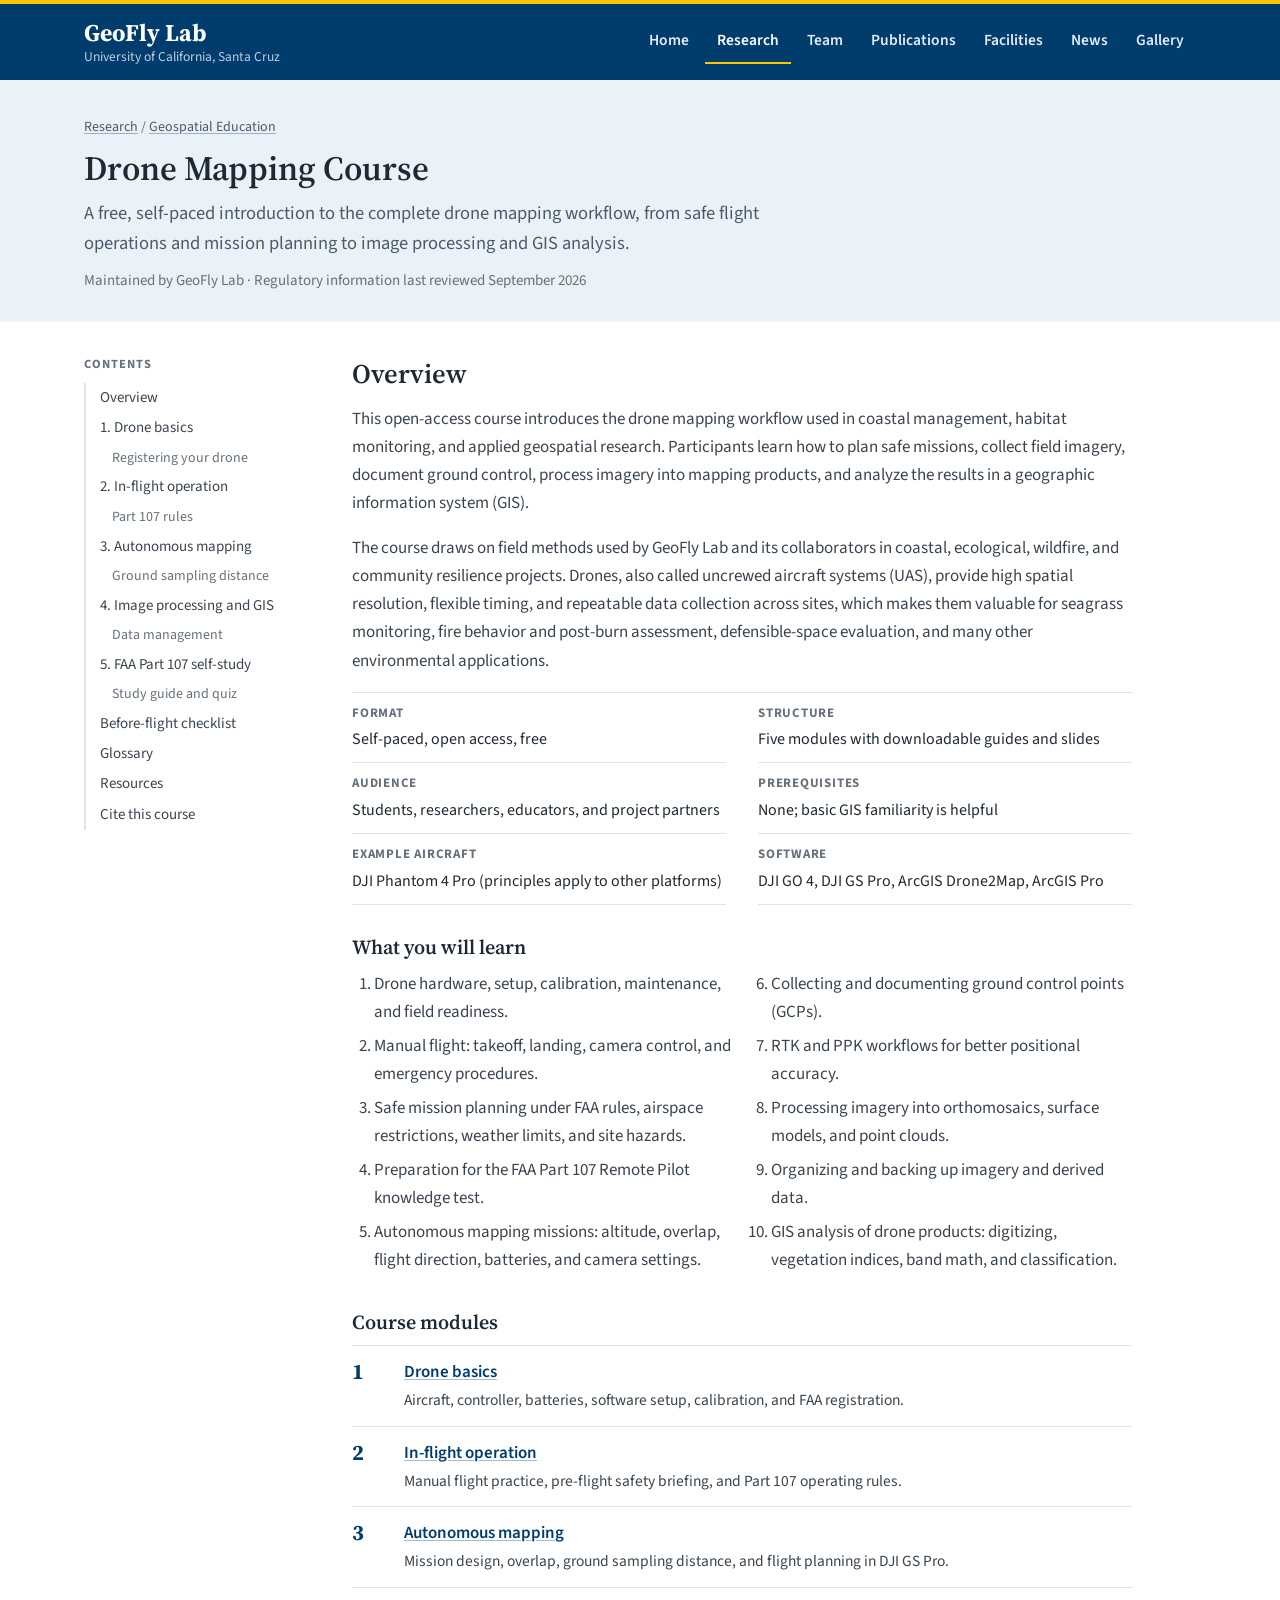
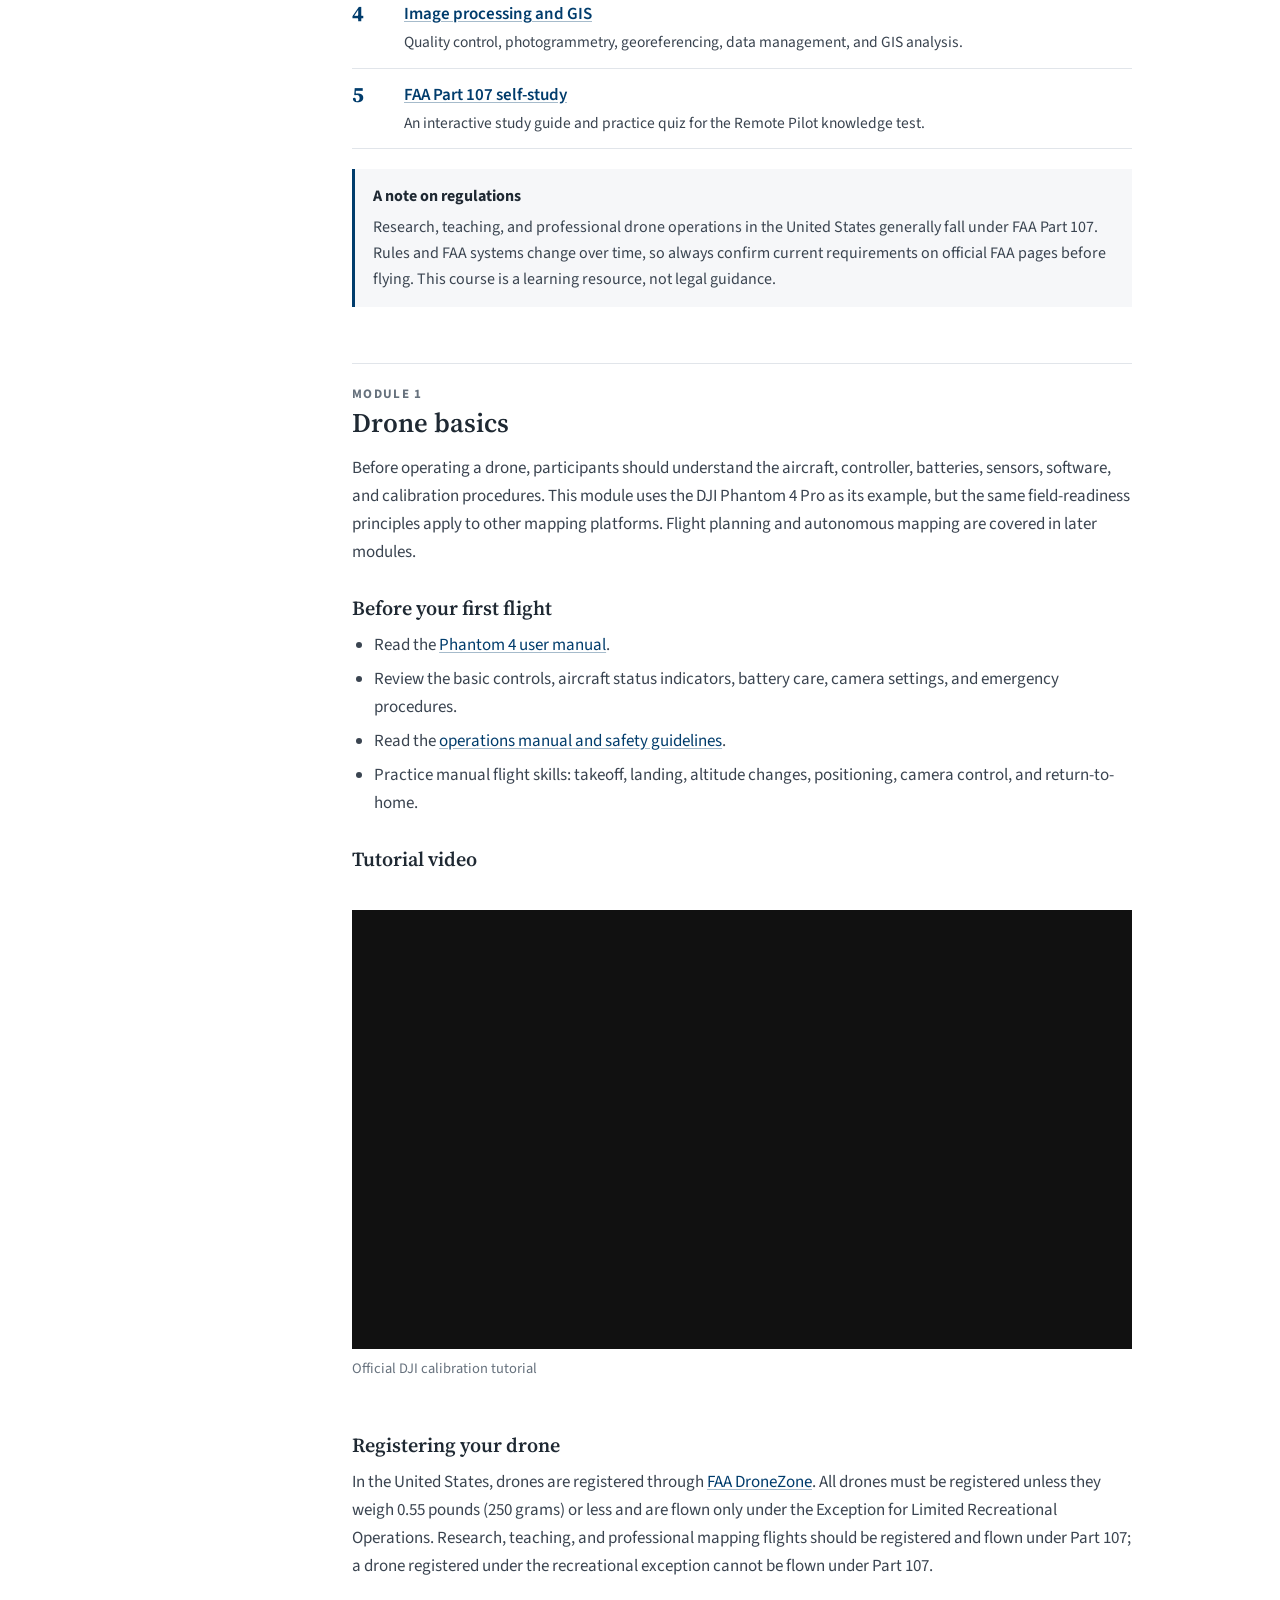
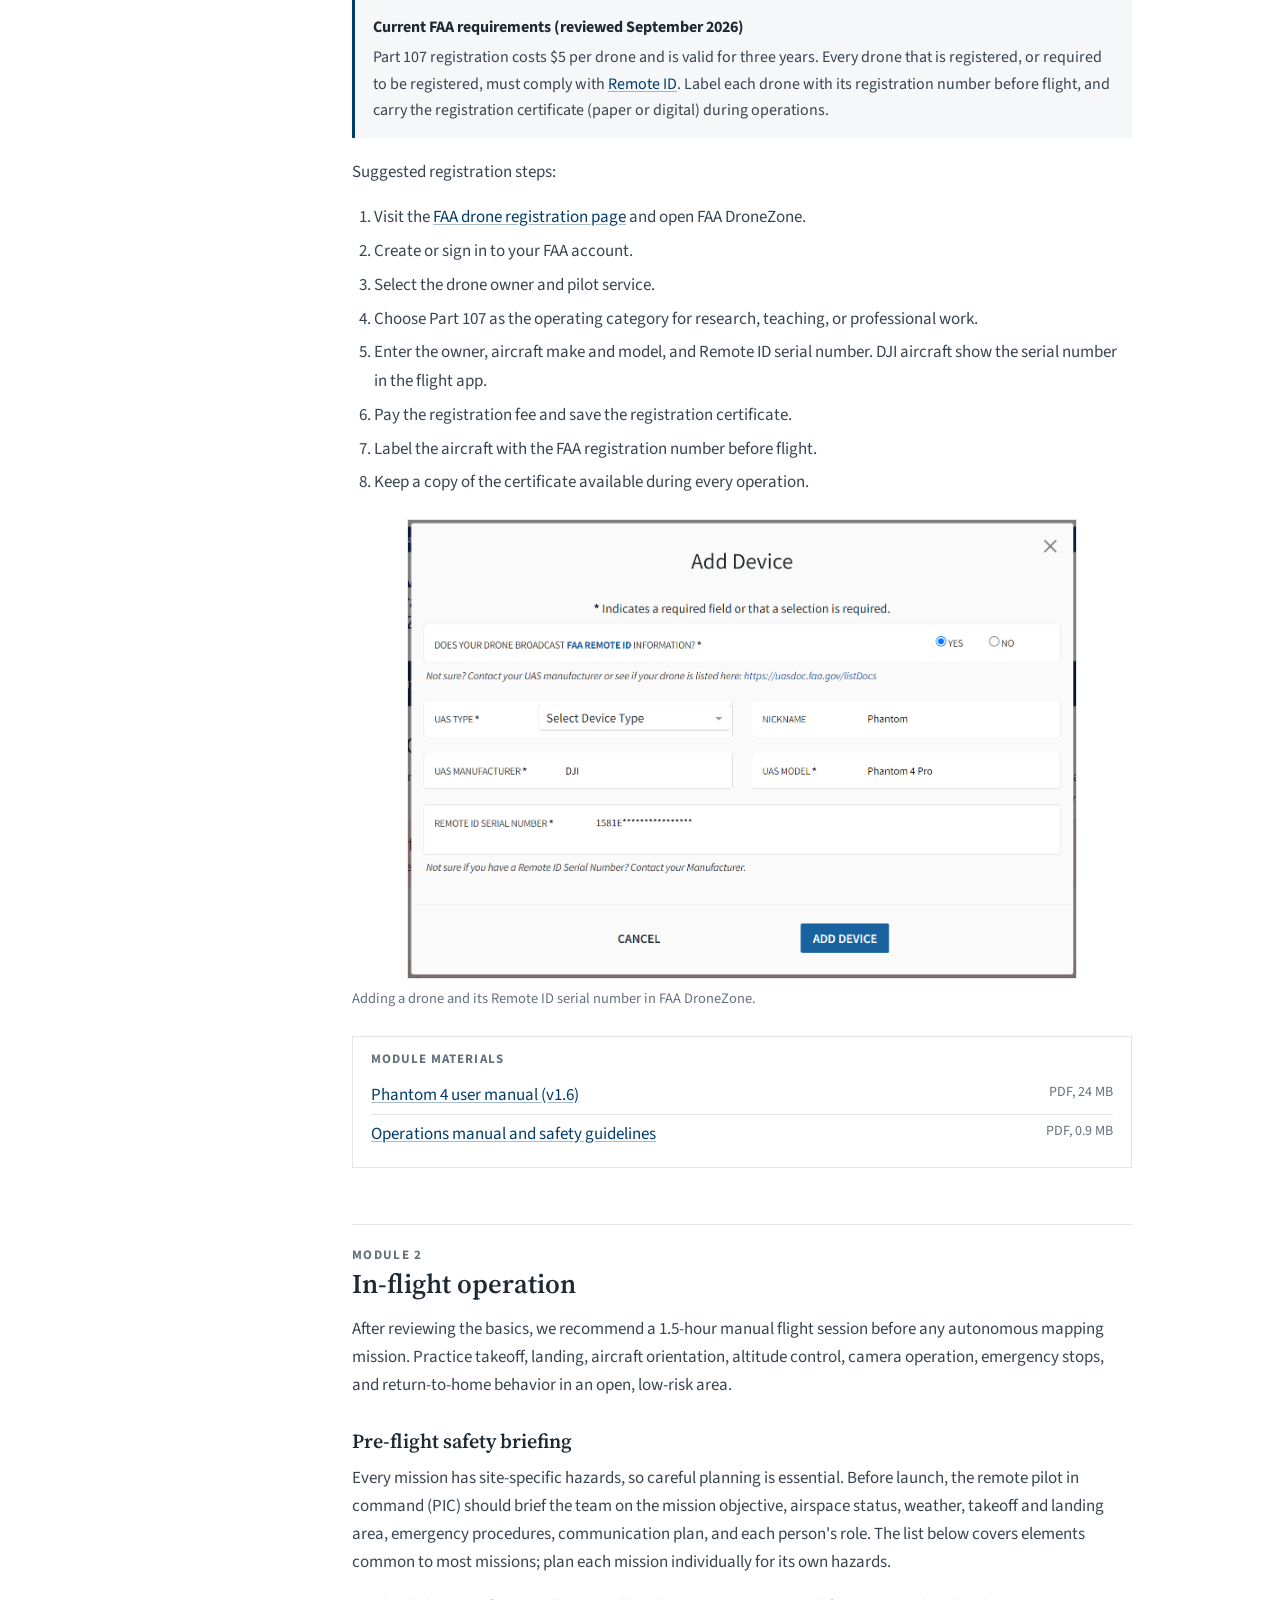
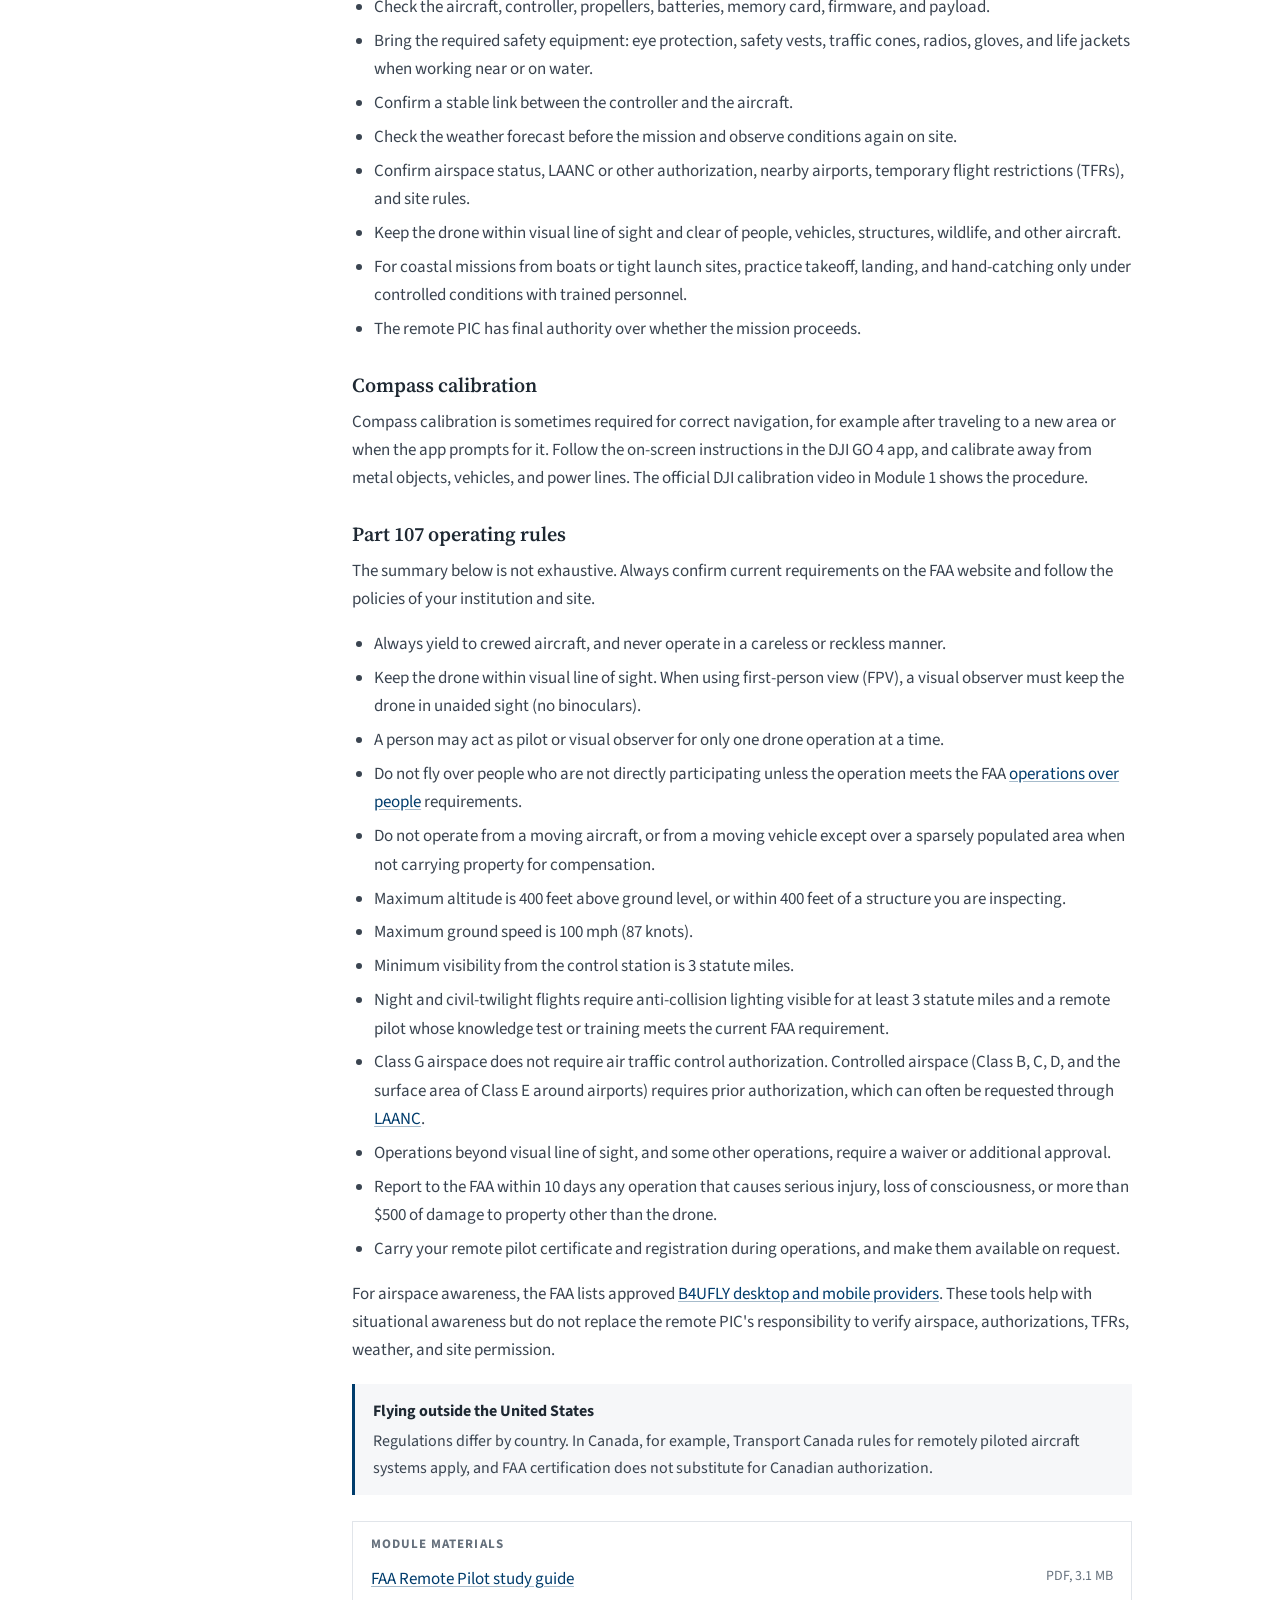
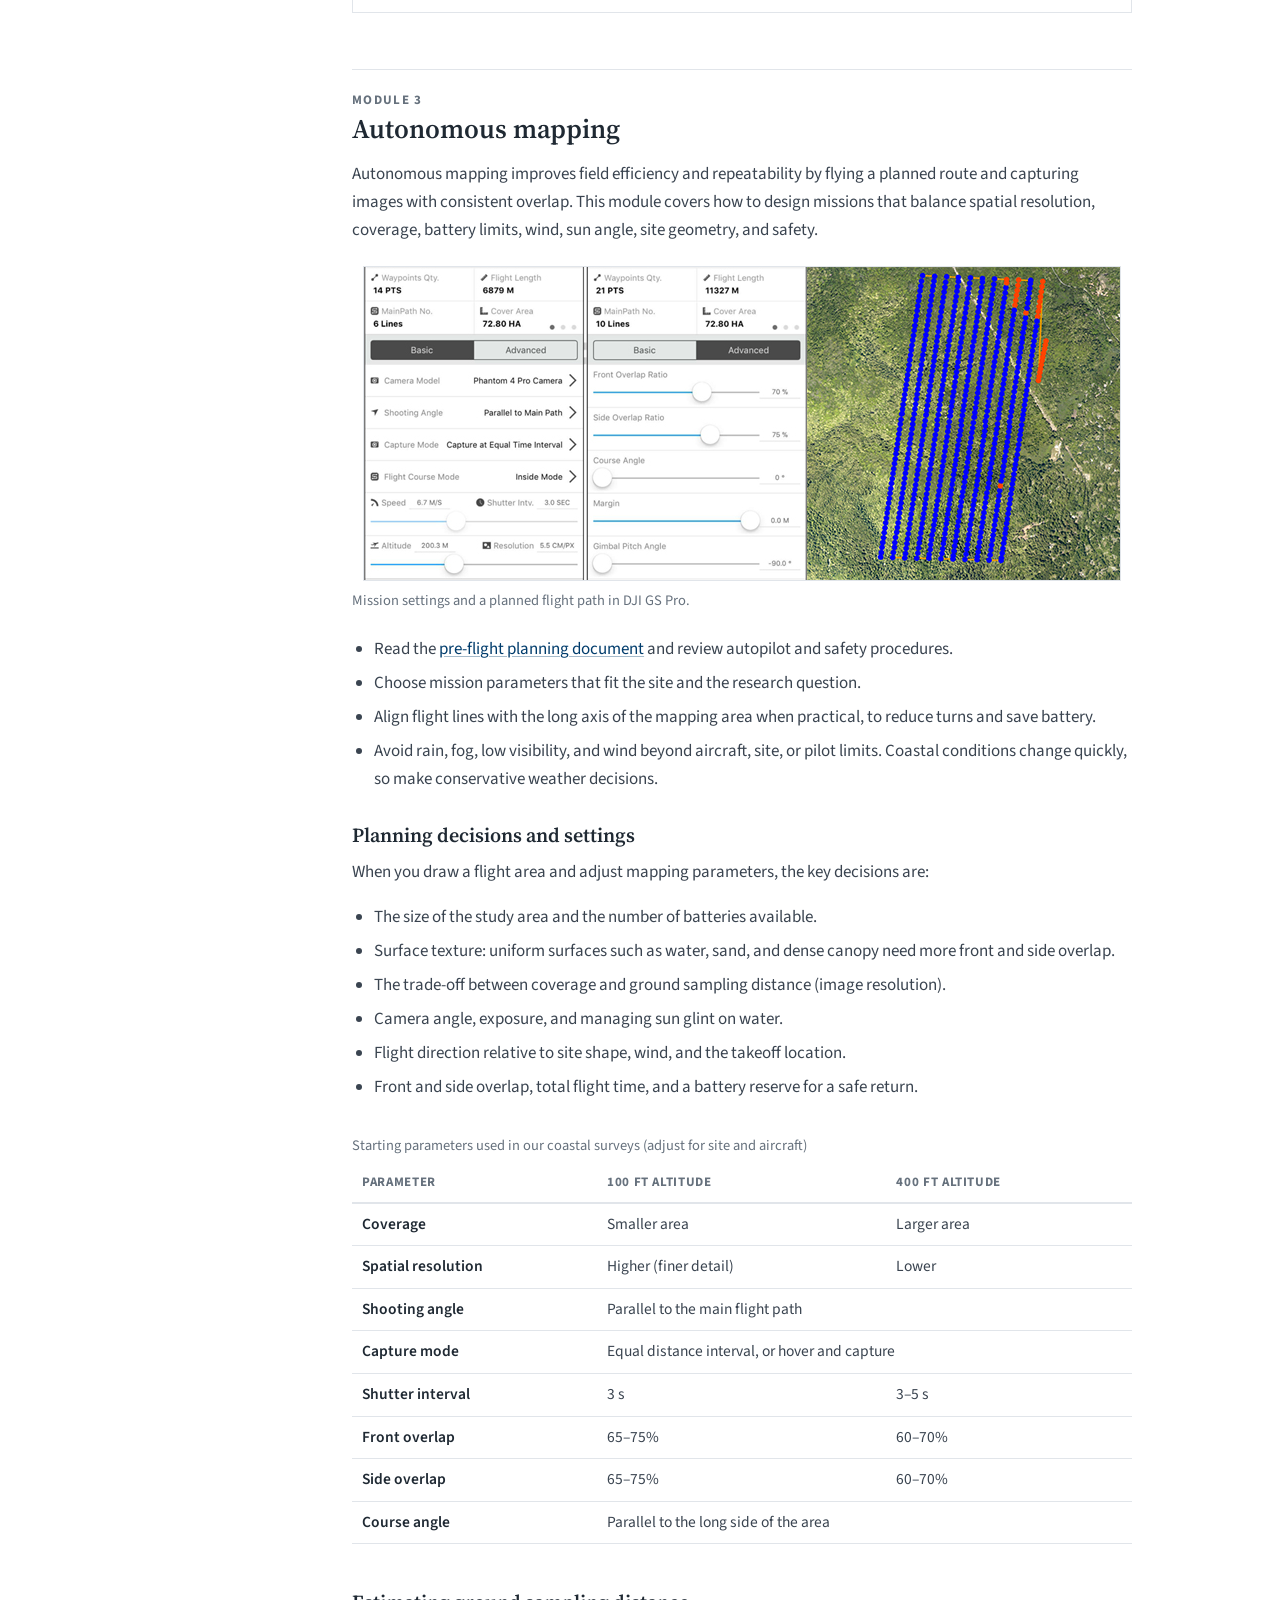
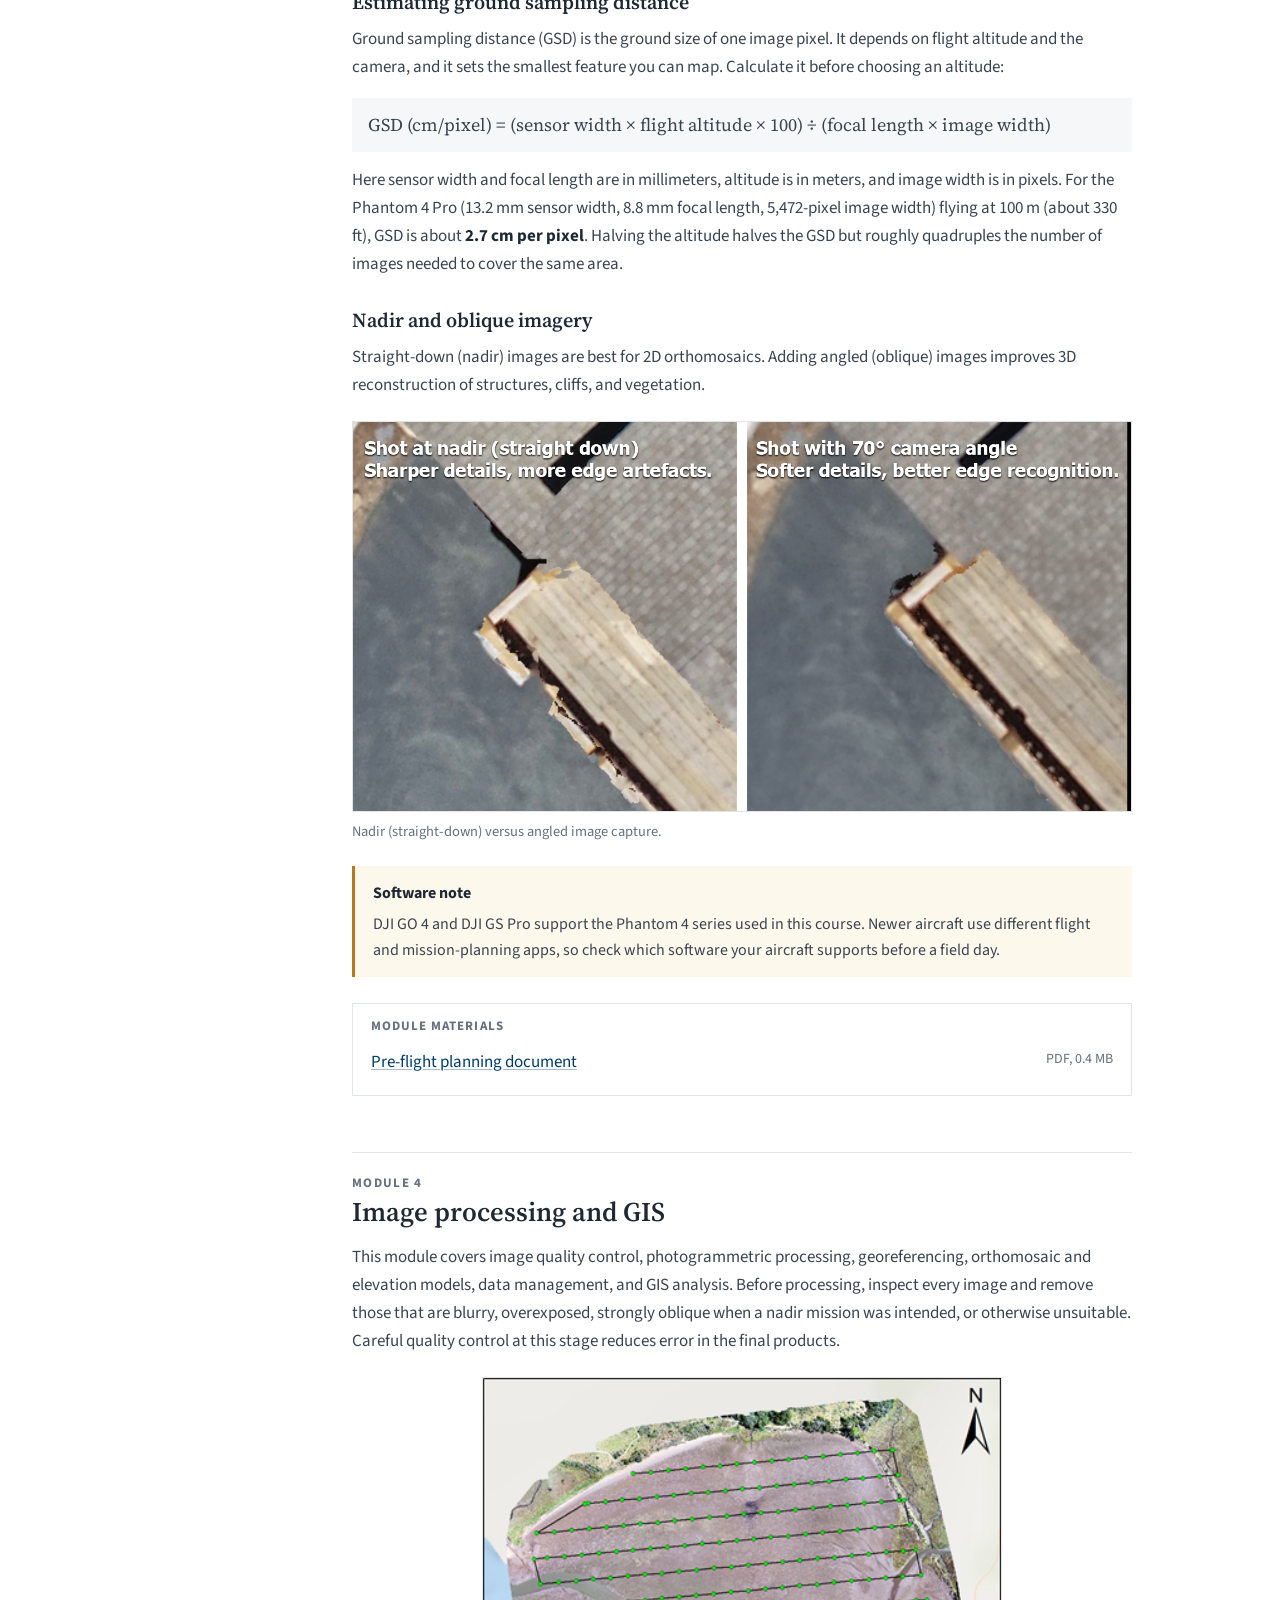
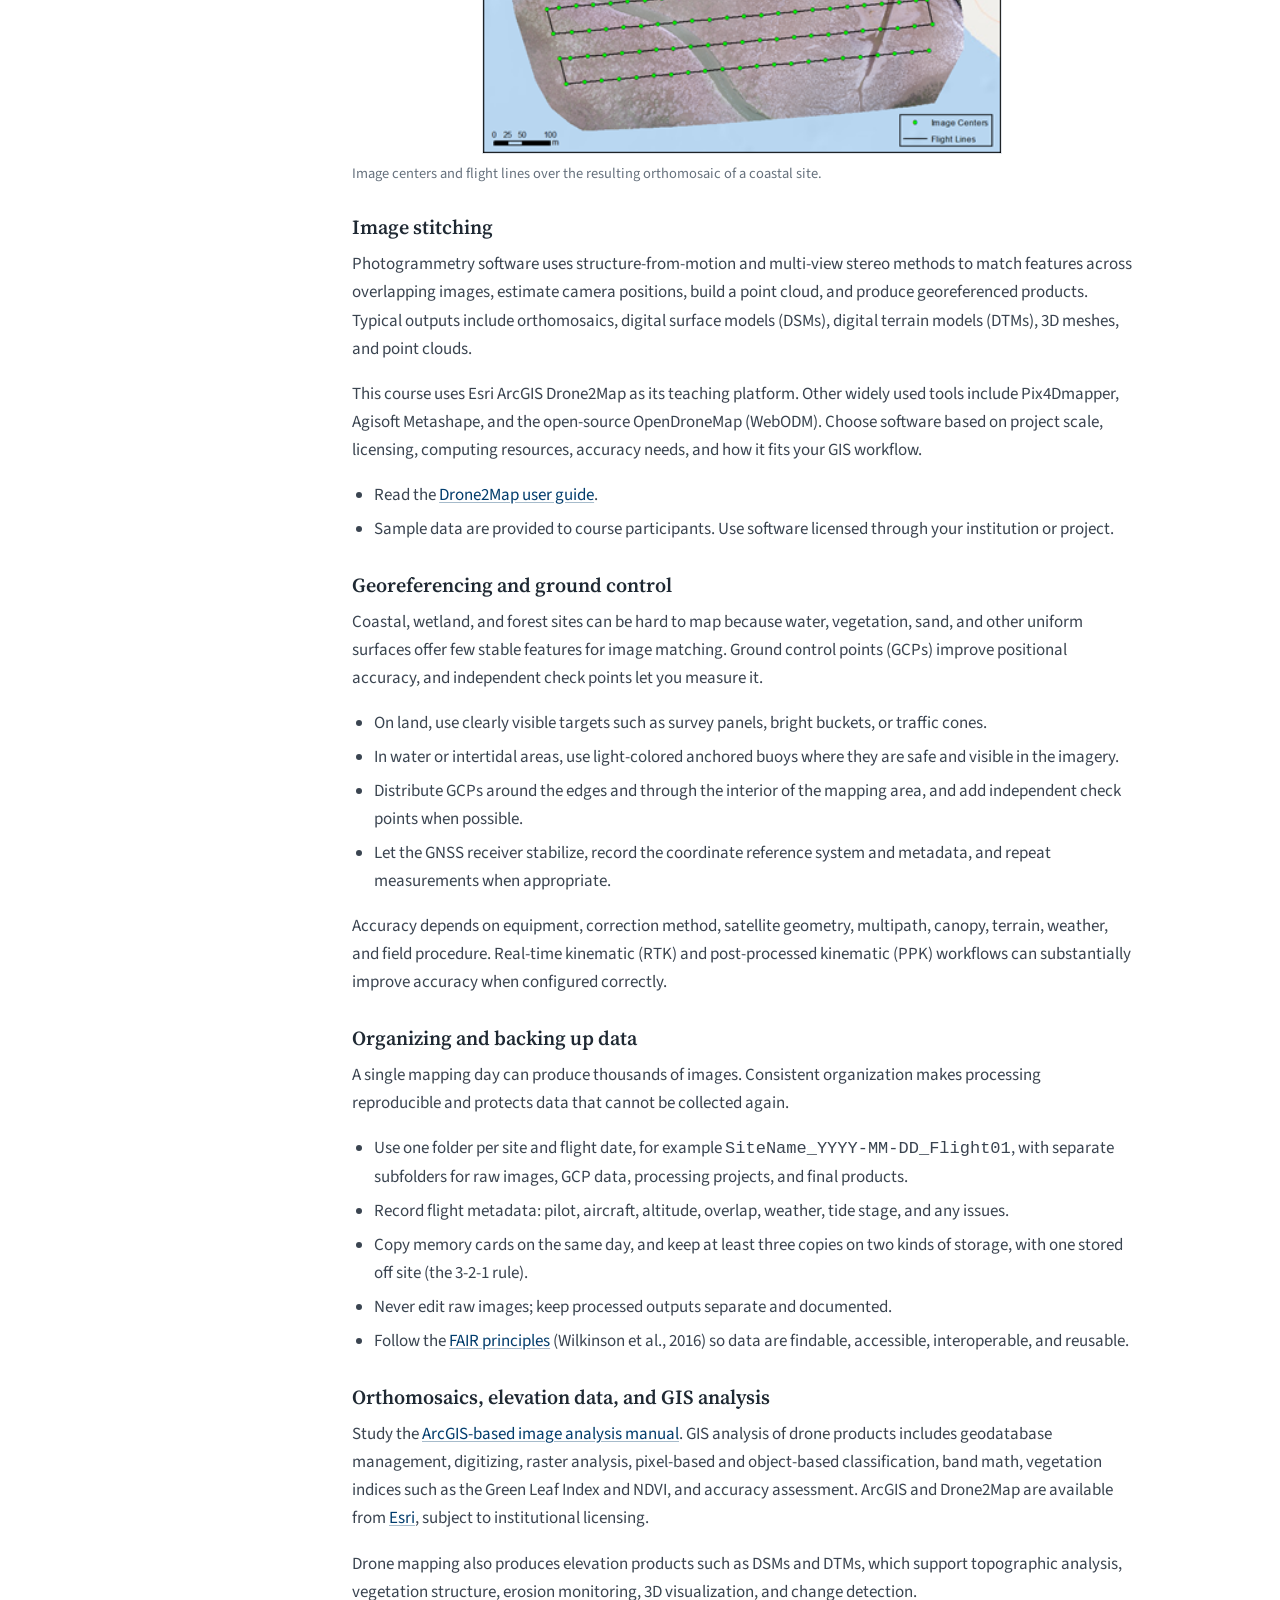
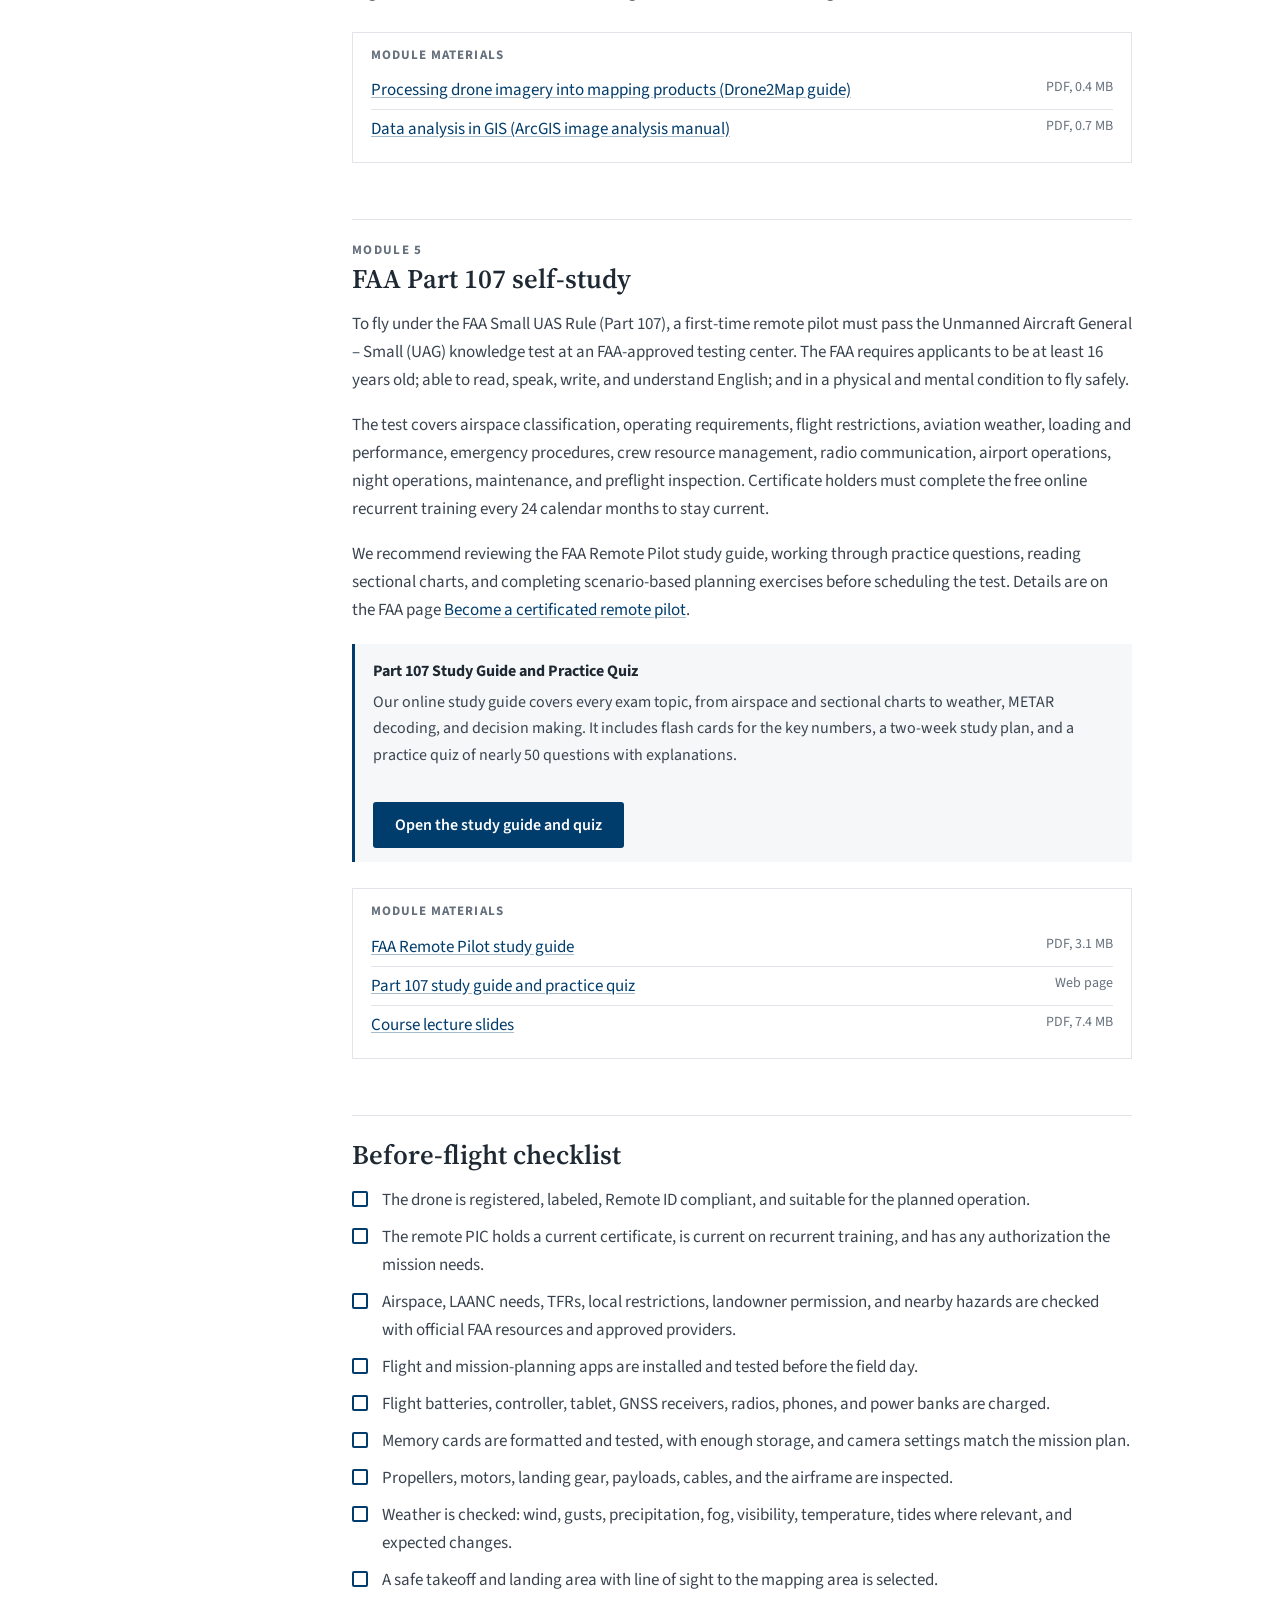
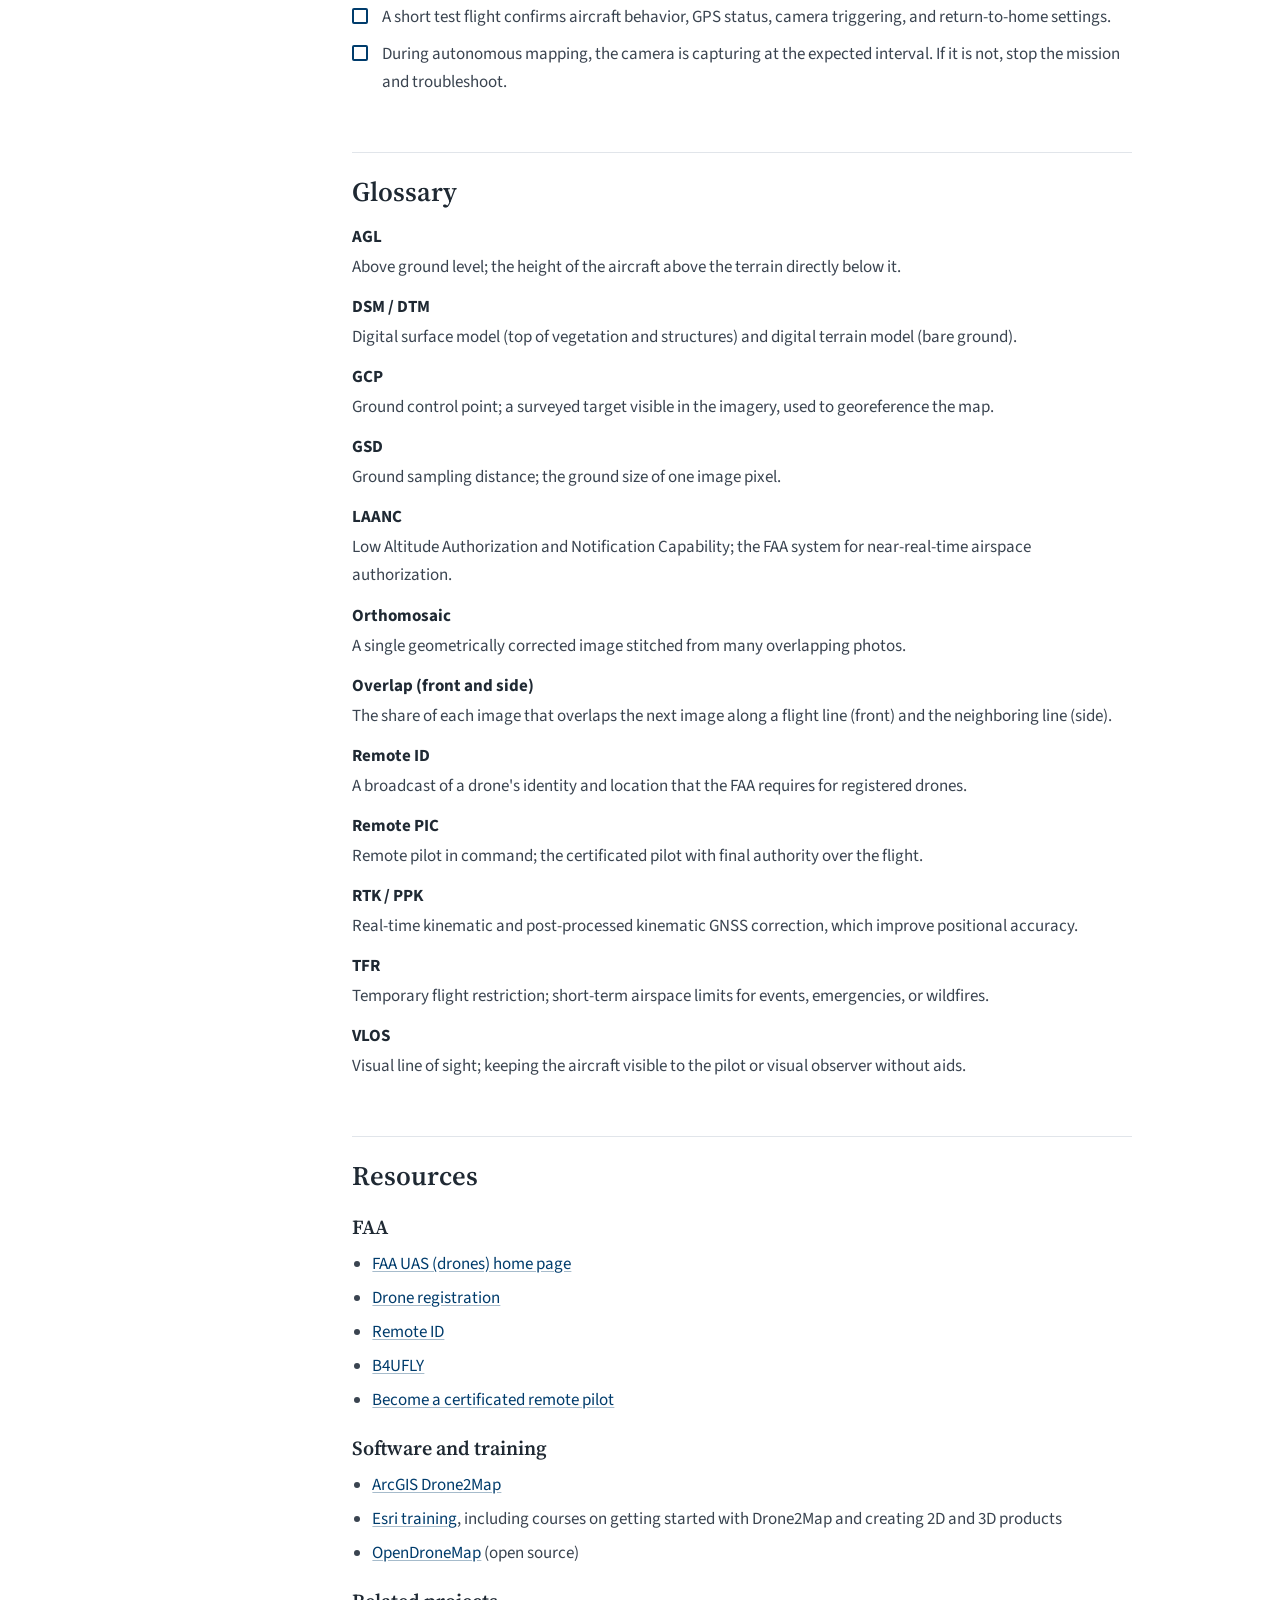
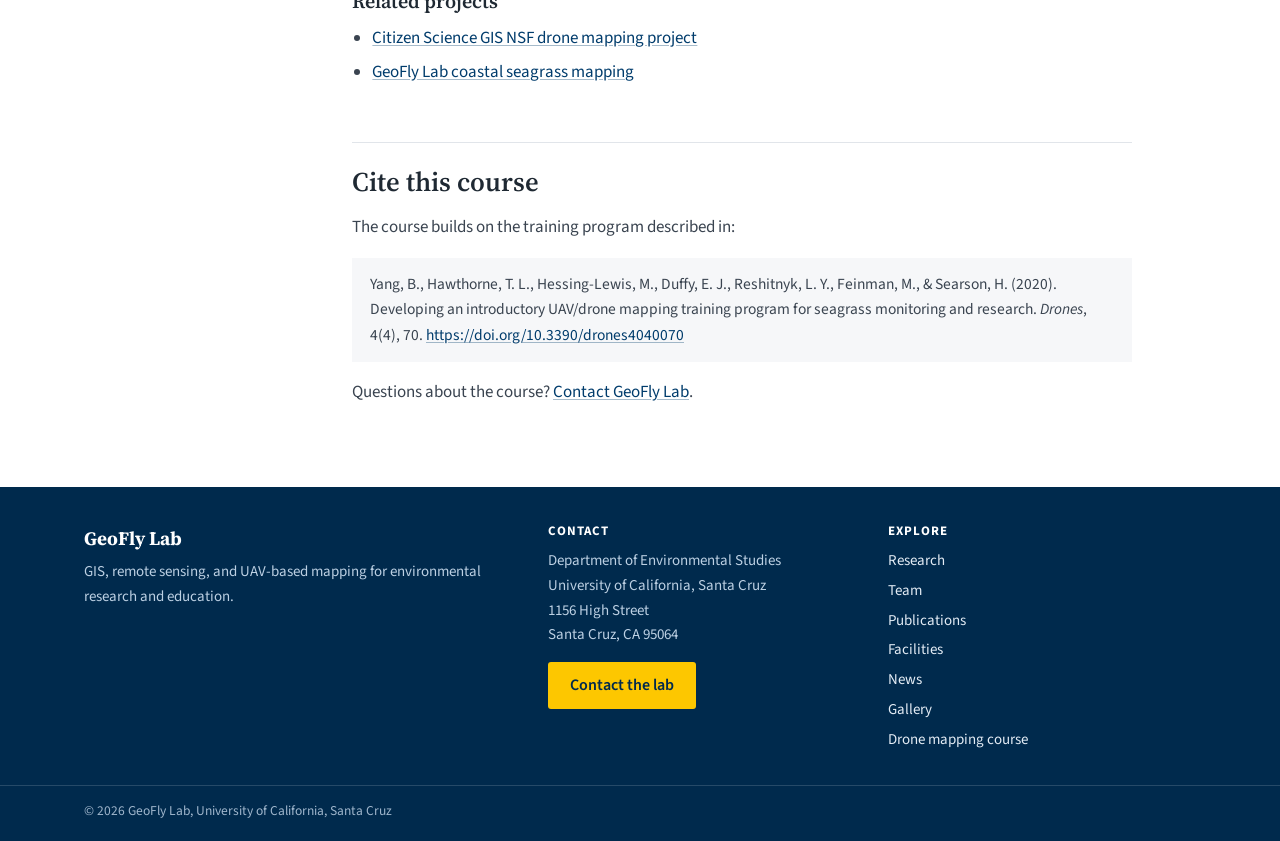
==== commit be995b58: "Point course contact links to the lab contact form Co-Authored-By: Claude Opus 5.5 <noreply@anthropi" ====
--- a/index.html
+++ b/index.html
@@ -419,7 +419,7 @@
     <h2>Cite this course</h2>
     <p>The course builds on the training program described in:</p>
     <p class="cite">Yang, B., Hawthorne, T. L., Hessing-Lewis, M., Duffy, E. J., Reshitnyk, L. Y., Feinman, M., &amp; Searson, H. (2020). Developing an introductory UAV/drone mapping training program for seagrass monitoring and research. <em>Drones</em>, 4(4), 70. <a href="https://doi.org/10.3390/drones4040070">https://doi.org/10.3390/drones4040070</a></p>
-    <p>Questions about the course? <a href="mailto:geoflylab@gmail.com?subject=Drone%20mapping%20course">Email GeoFly Lab</a>.</p>
+    <p>Questions about the course? <a href="https://geofly.io/contact.html">Contact GeoFly Lab</a>.</p>
 </section>
 
         </div>
@@ -435,7 +435,7 @@
         <div>
             <h2>Contact</h2>
             <p>Department of Environmental Studies<br>University of California, Santa Cruz<br>1156 High Street<br>Santa Cruz, CA 95064</p>
-            <p><a class="button button-gold" href="mailto:geoflylab@gmail.com?subject=GeoFly%20Lab%20inquiry">Email the lab</a></p>
+            <p><a class="button button-gold" href="https://geofly.io/contact.html">Contact the lab</a></p>
         </div>
         <div>
             <h2>Explore</h2>
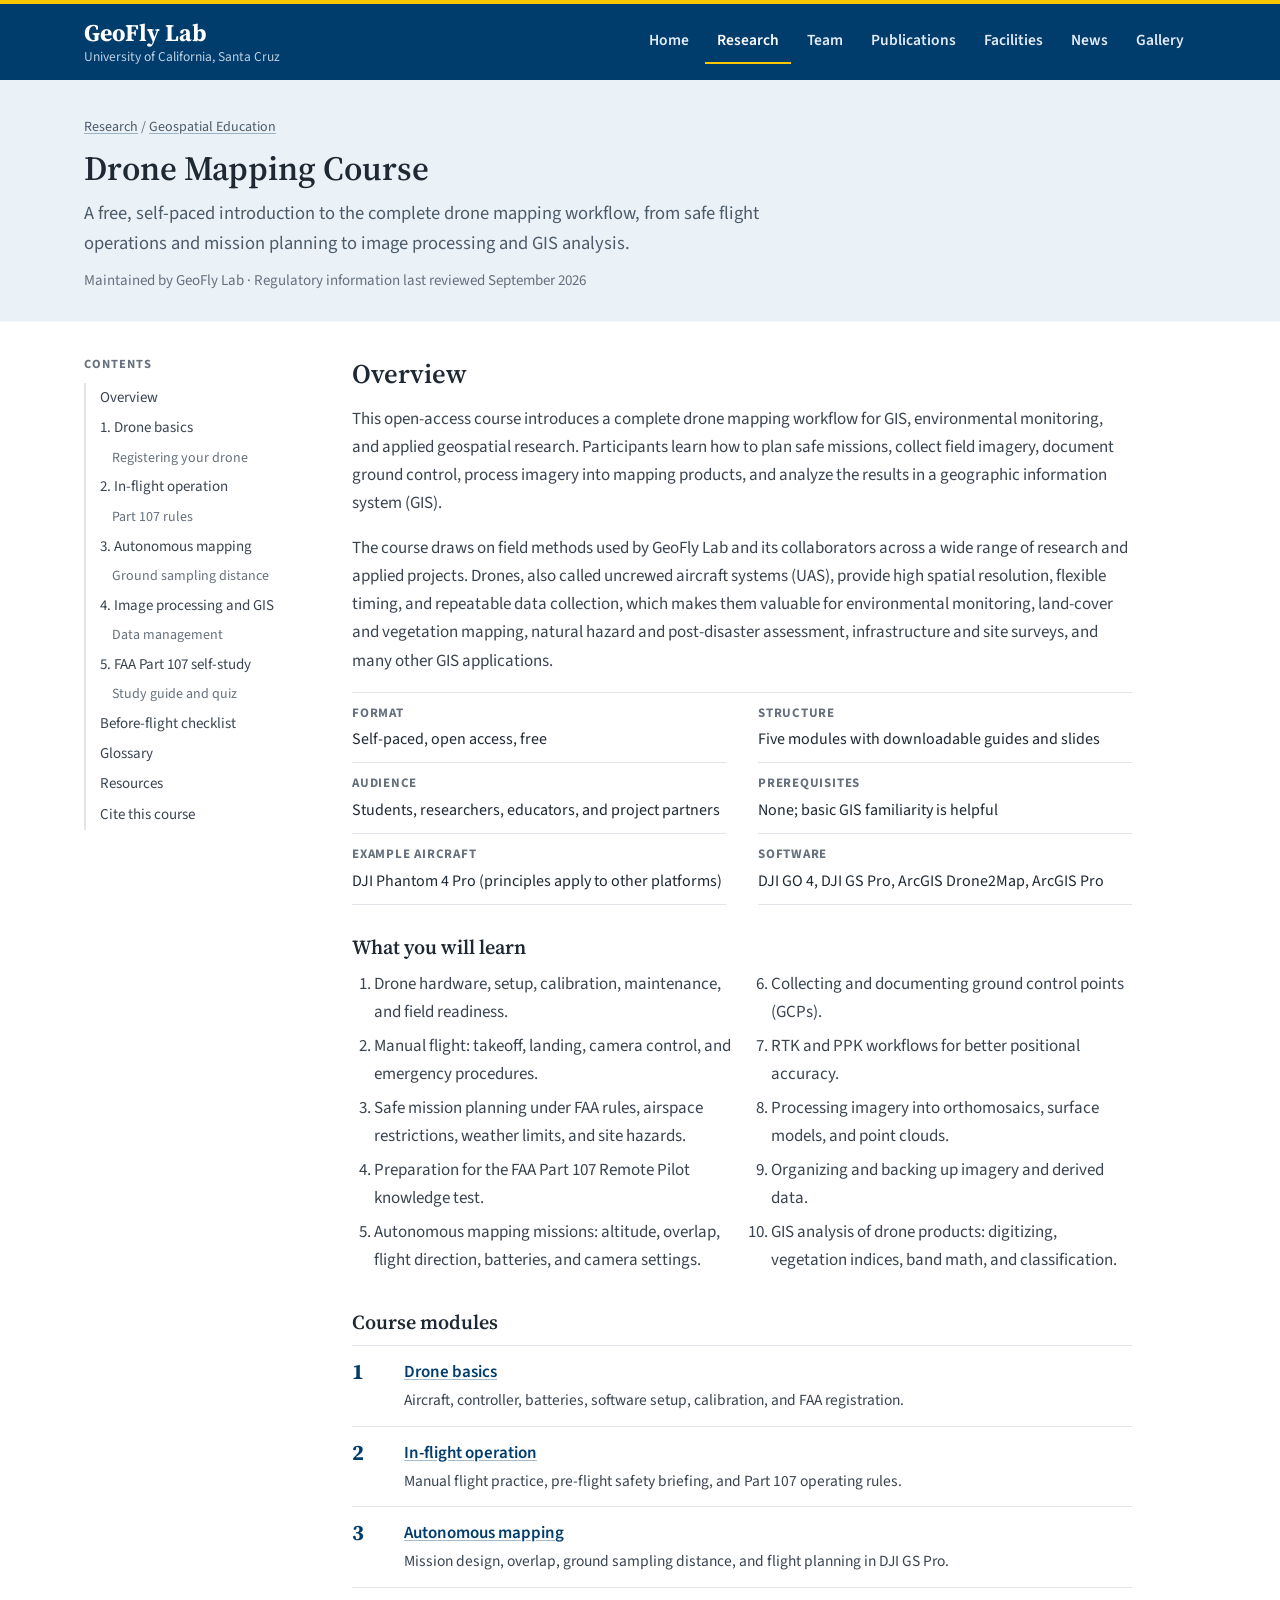
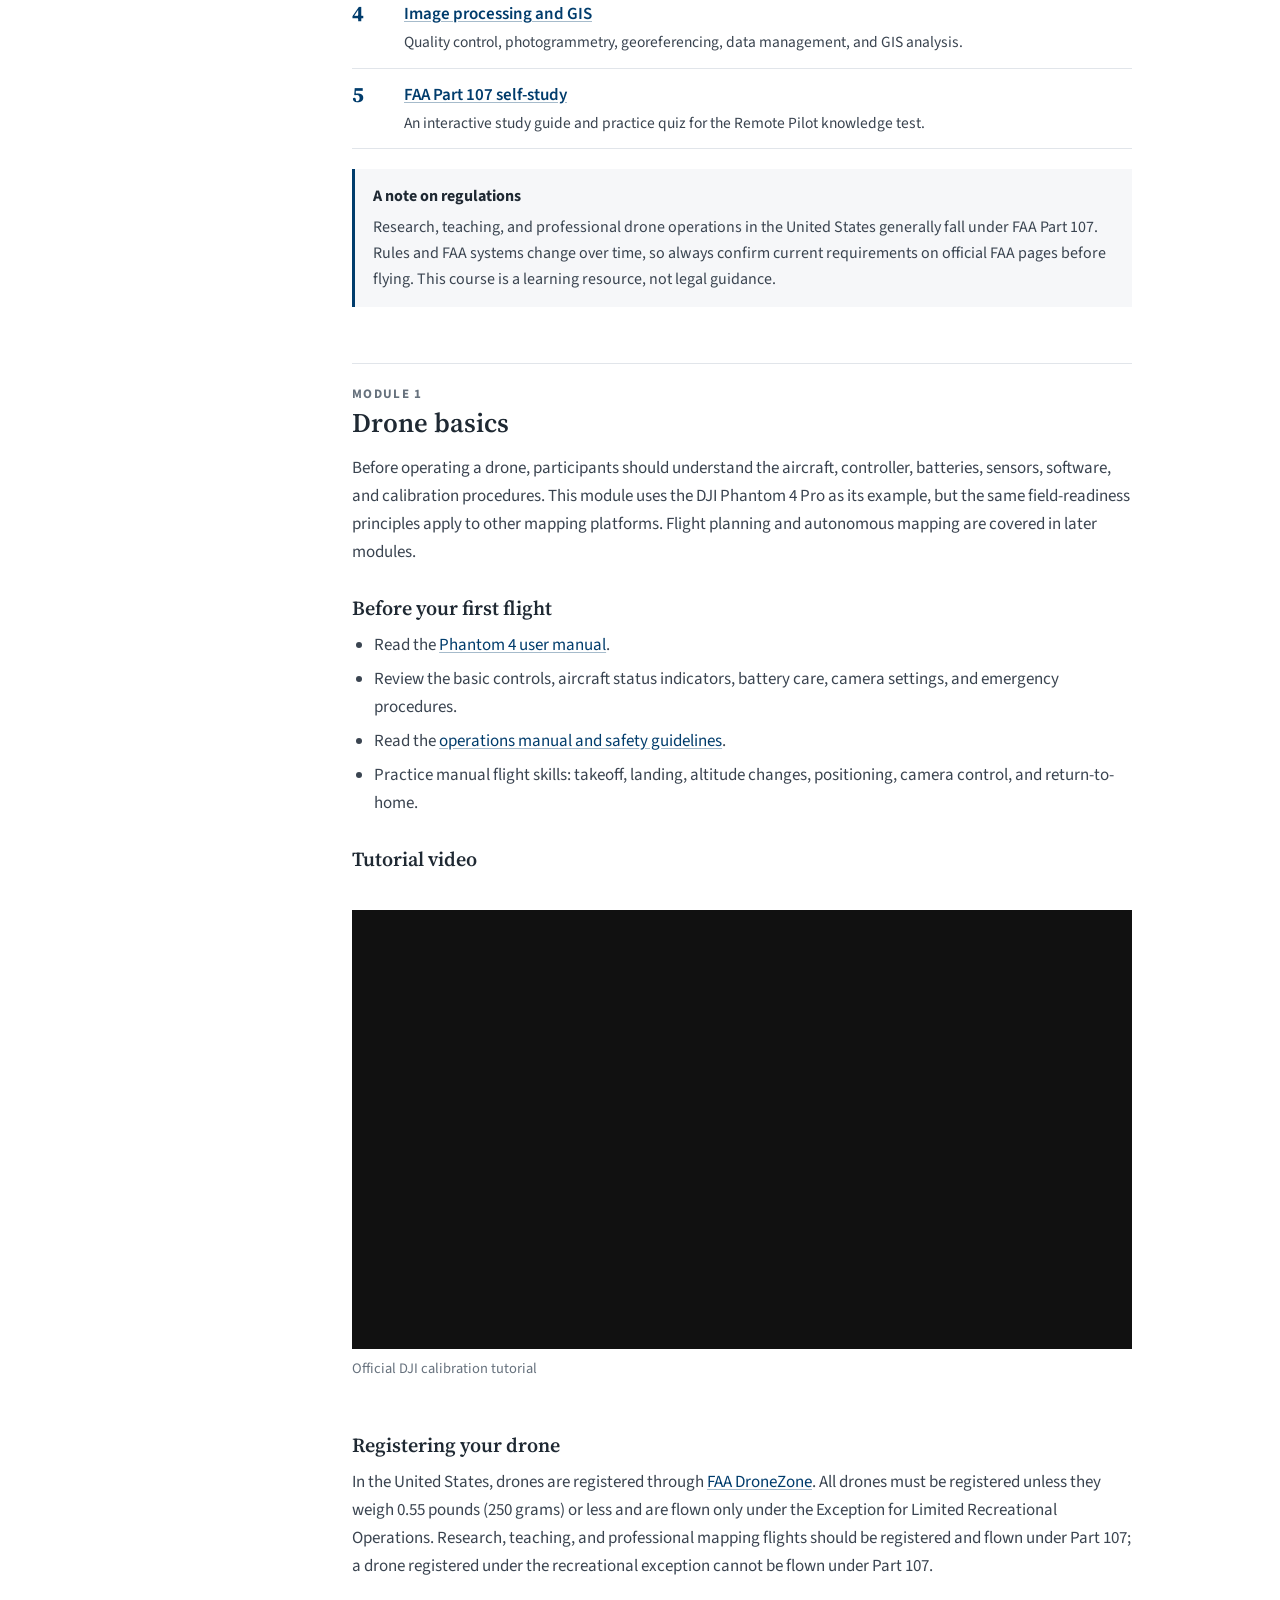
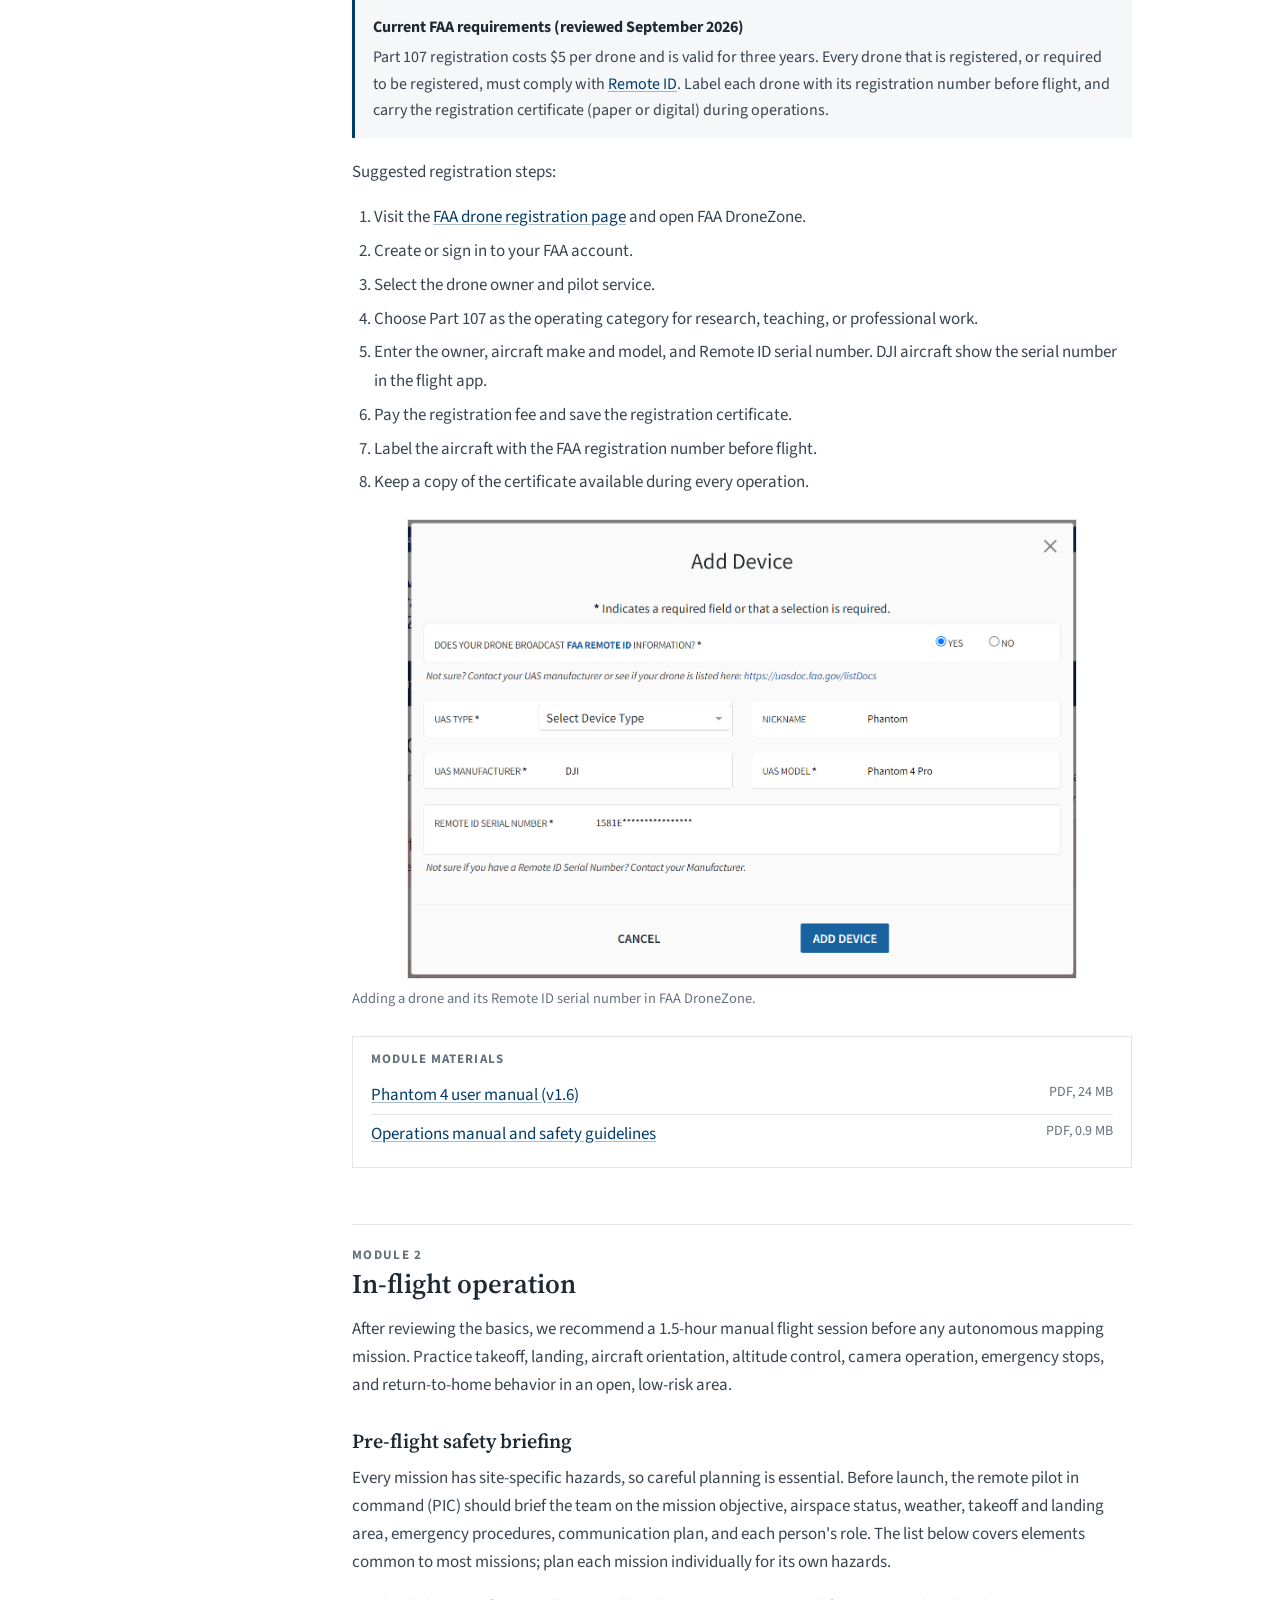
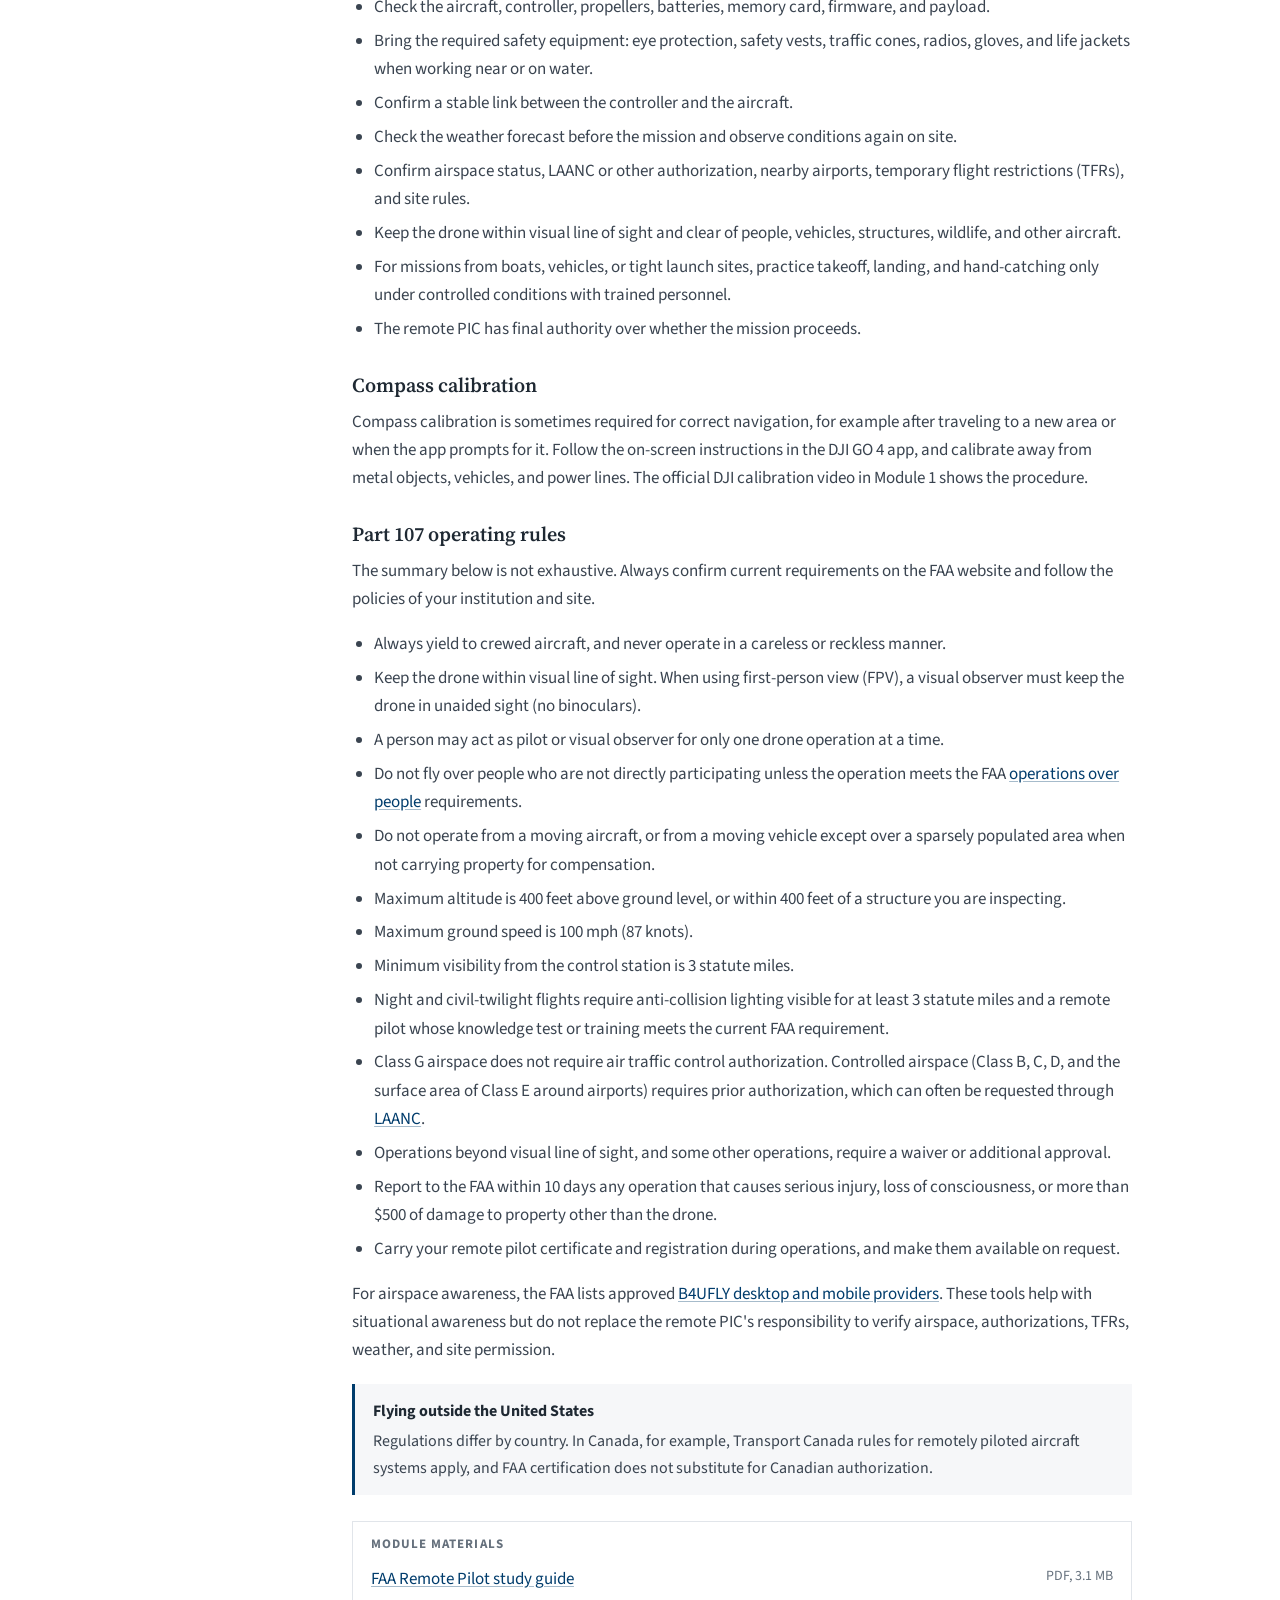
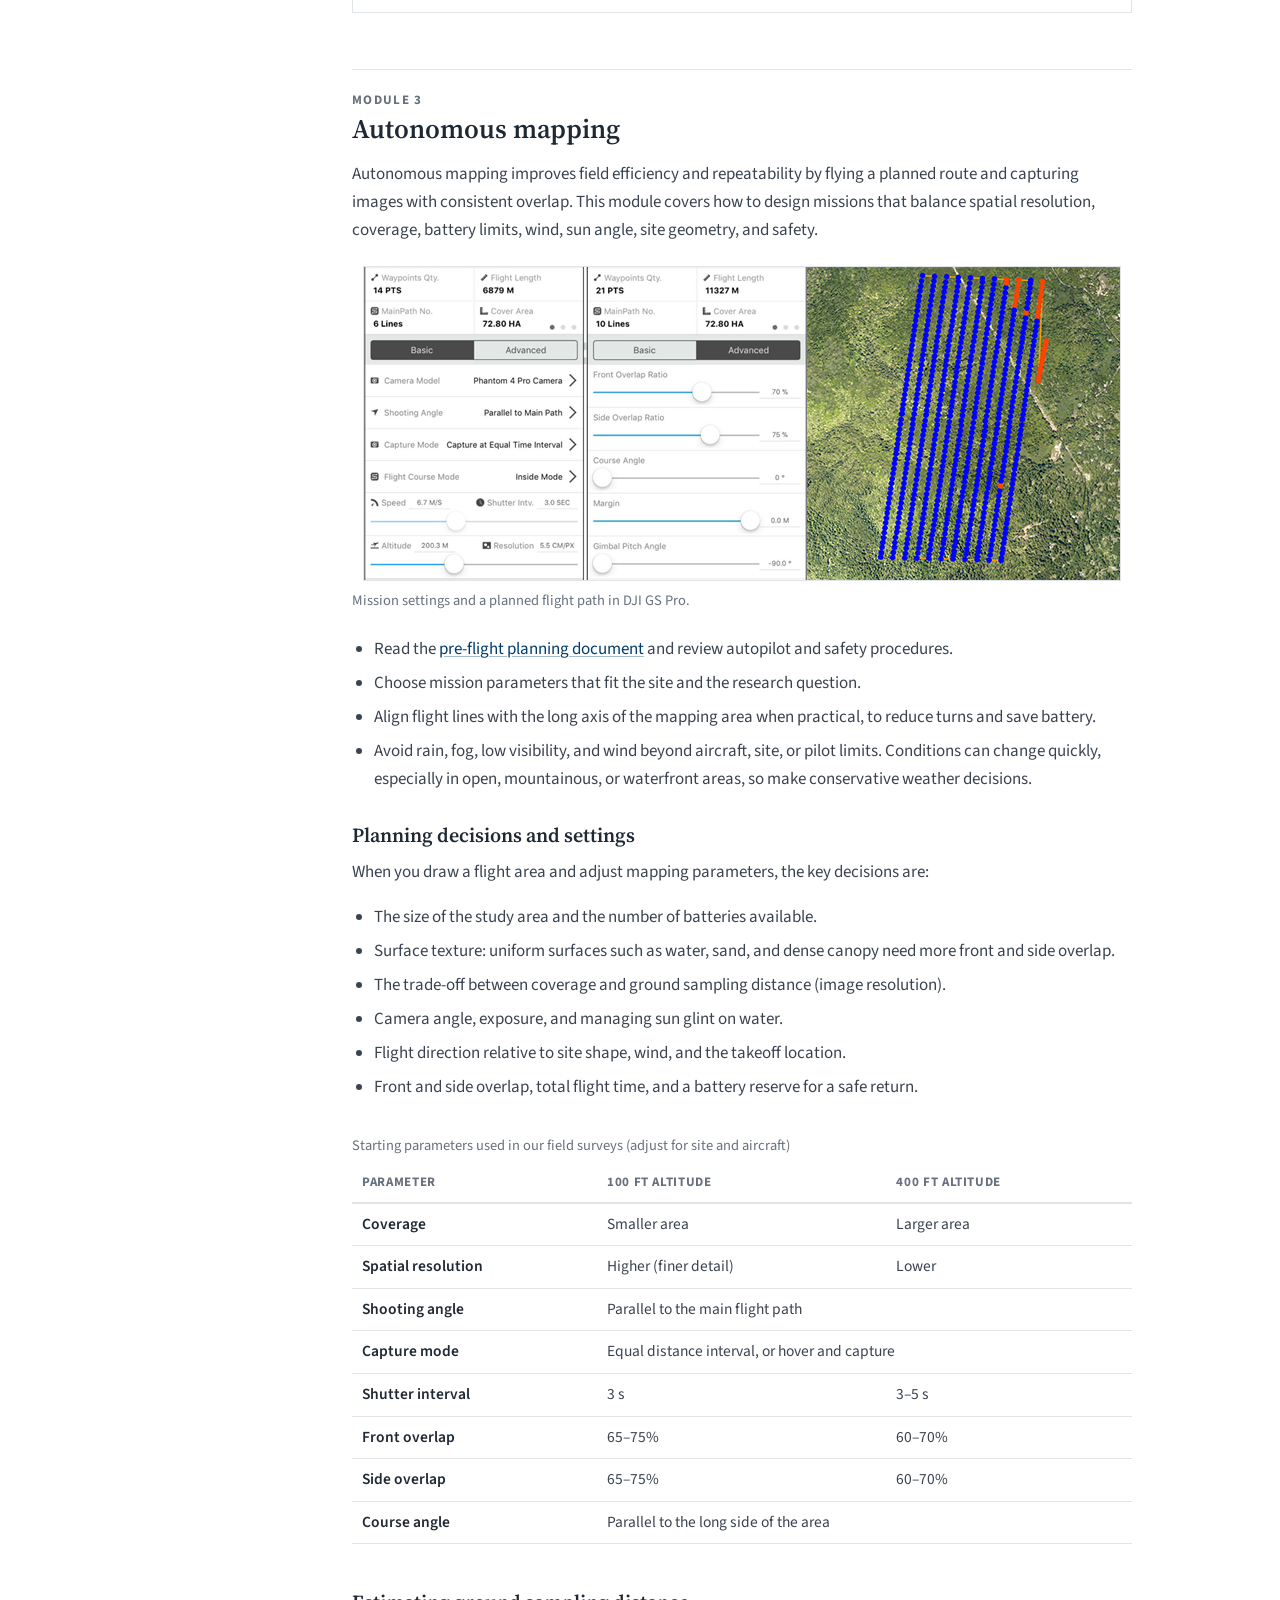
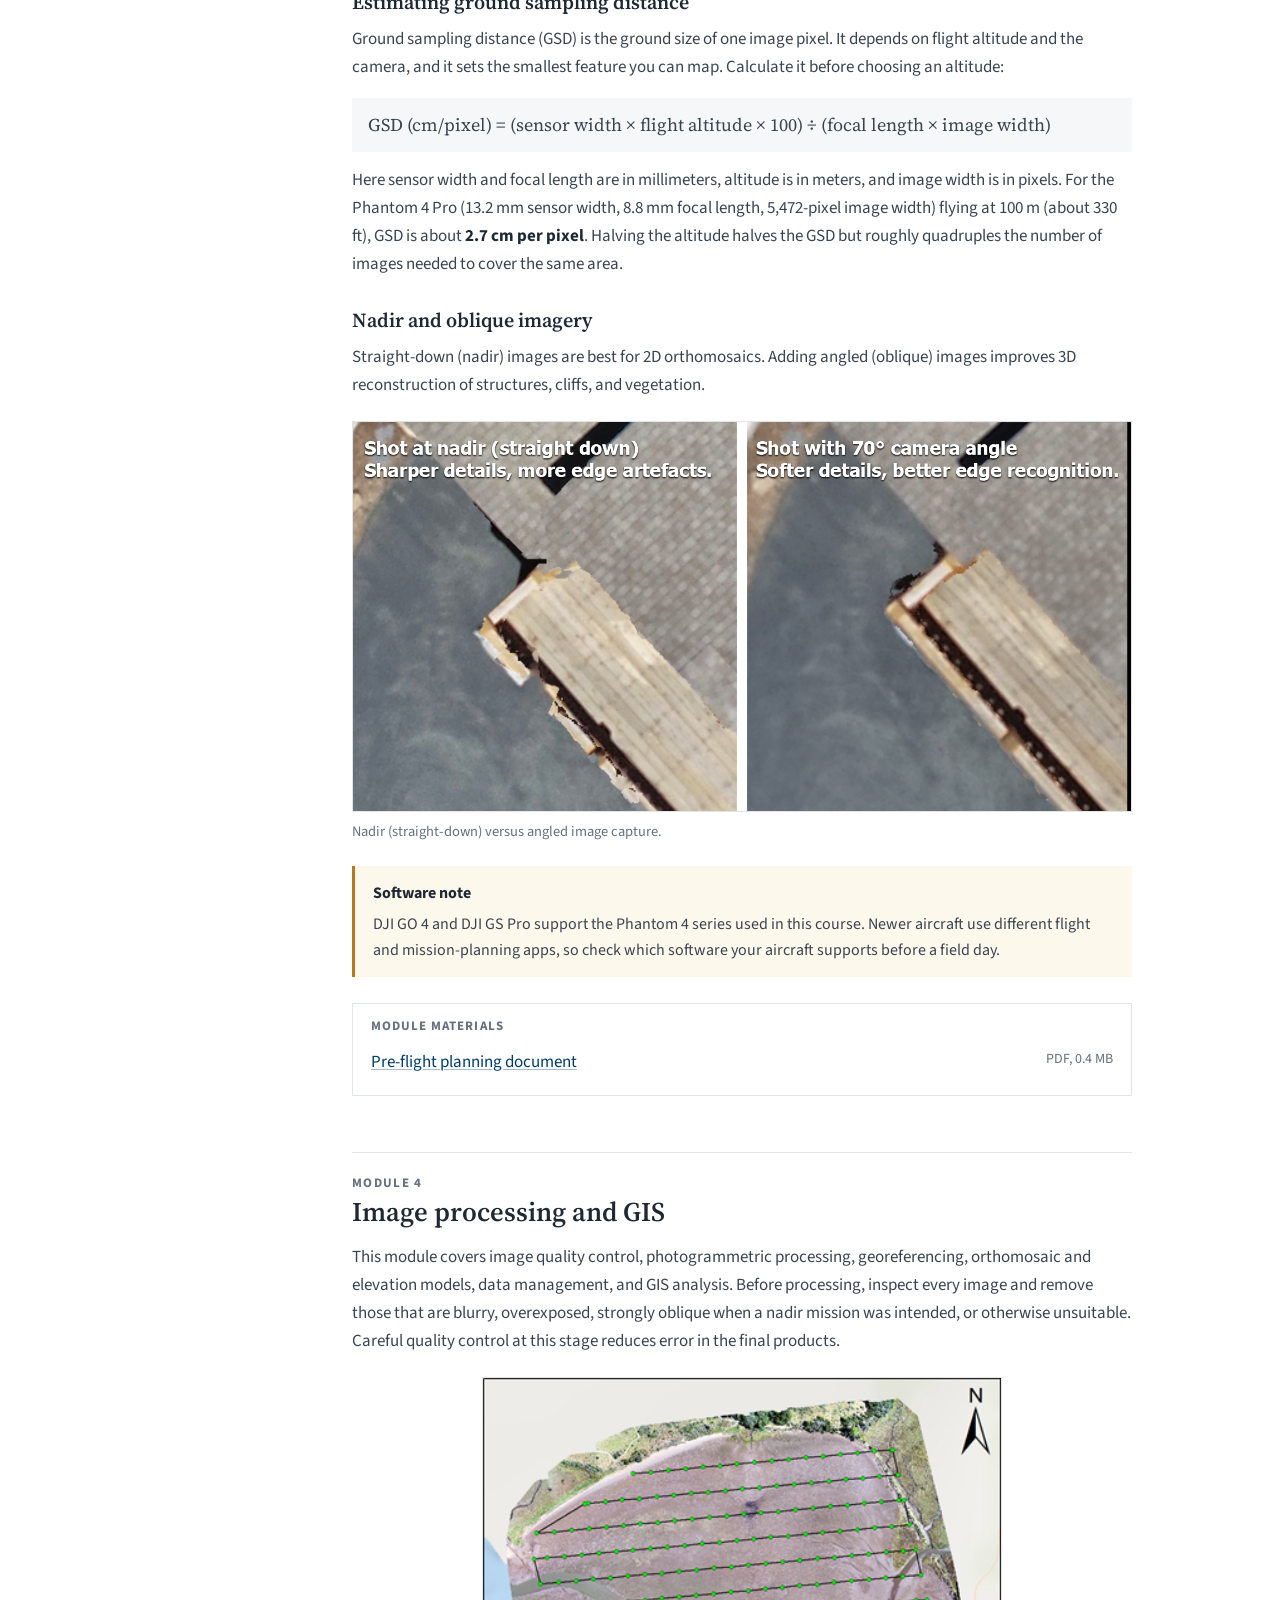
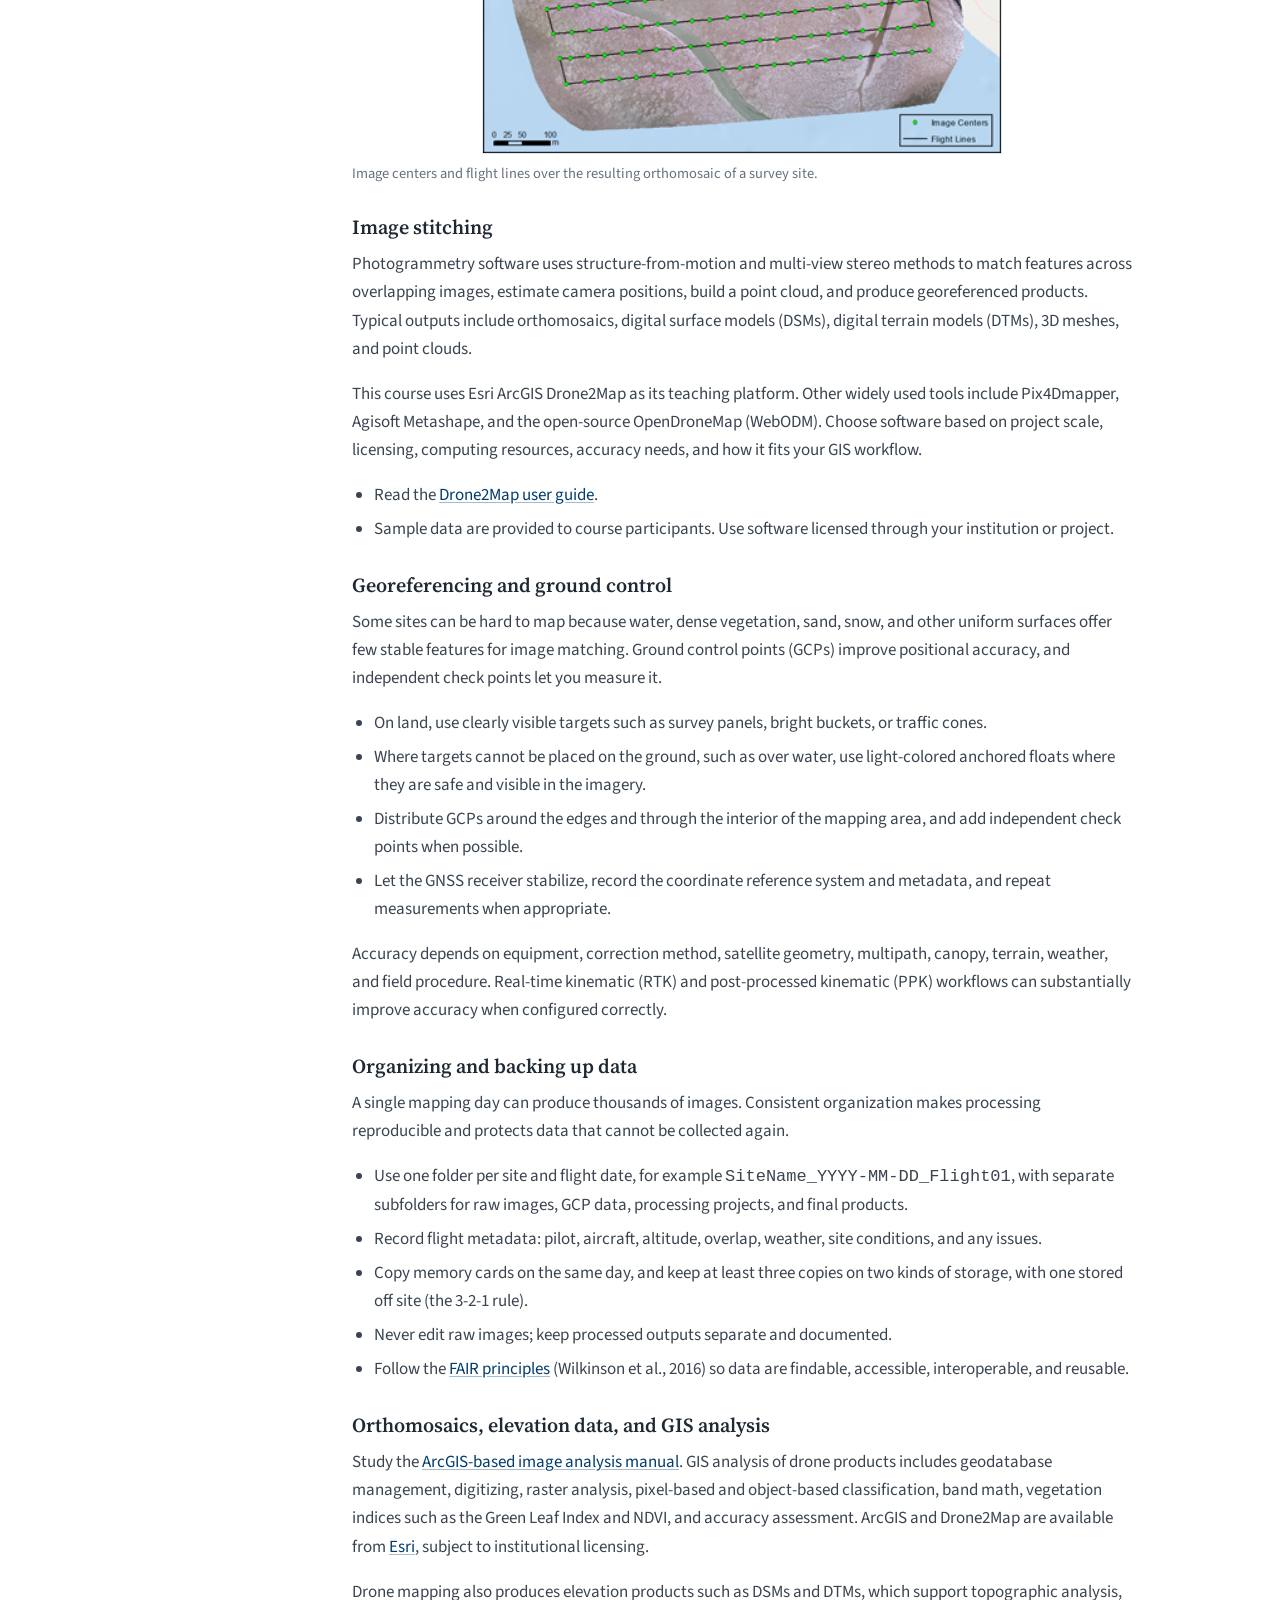
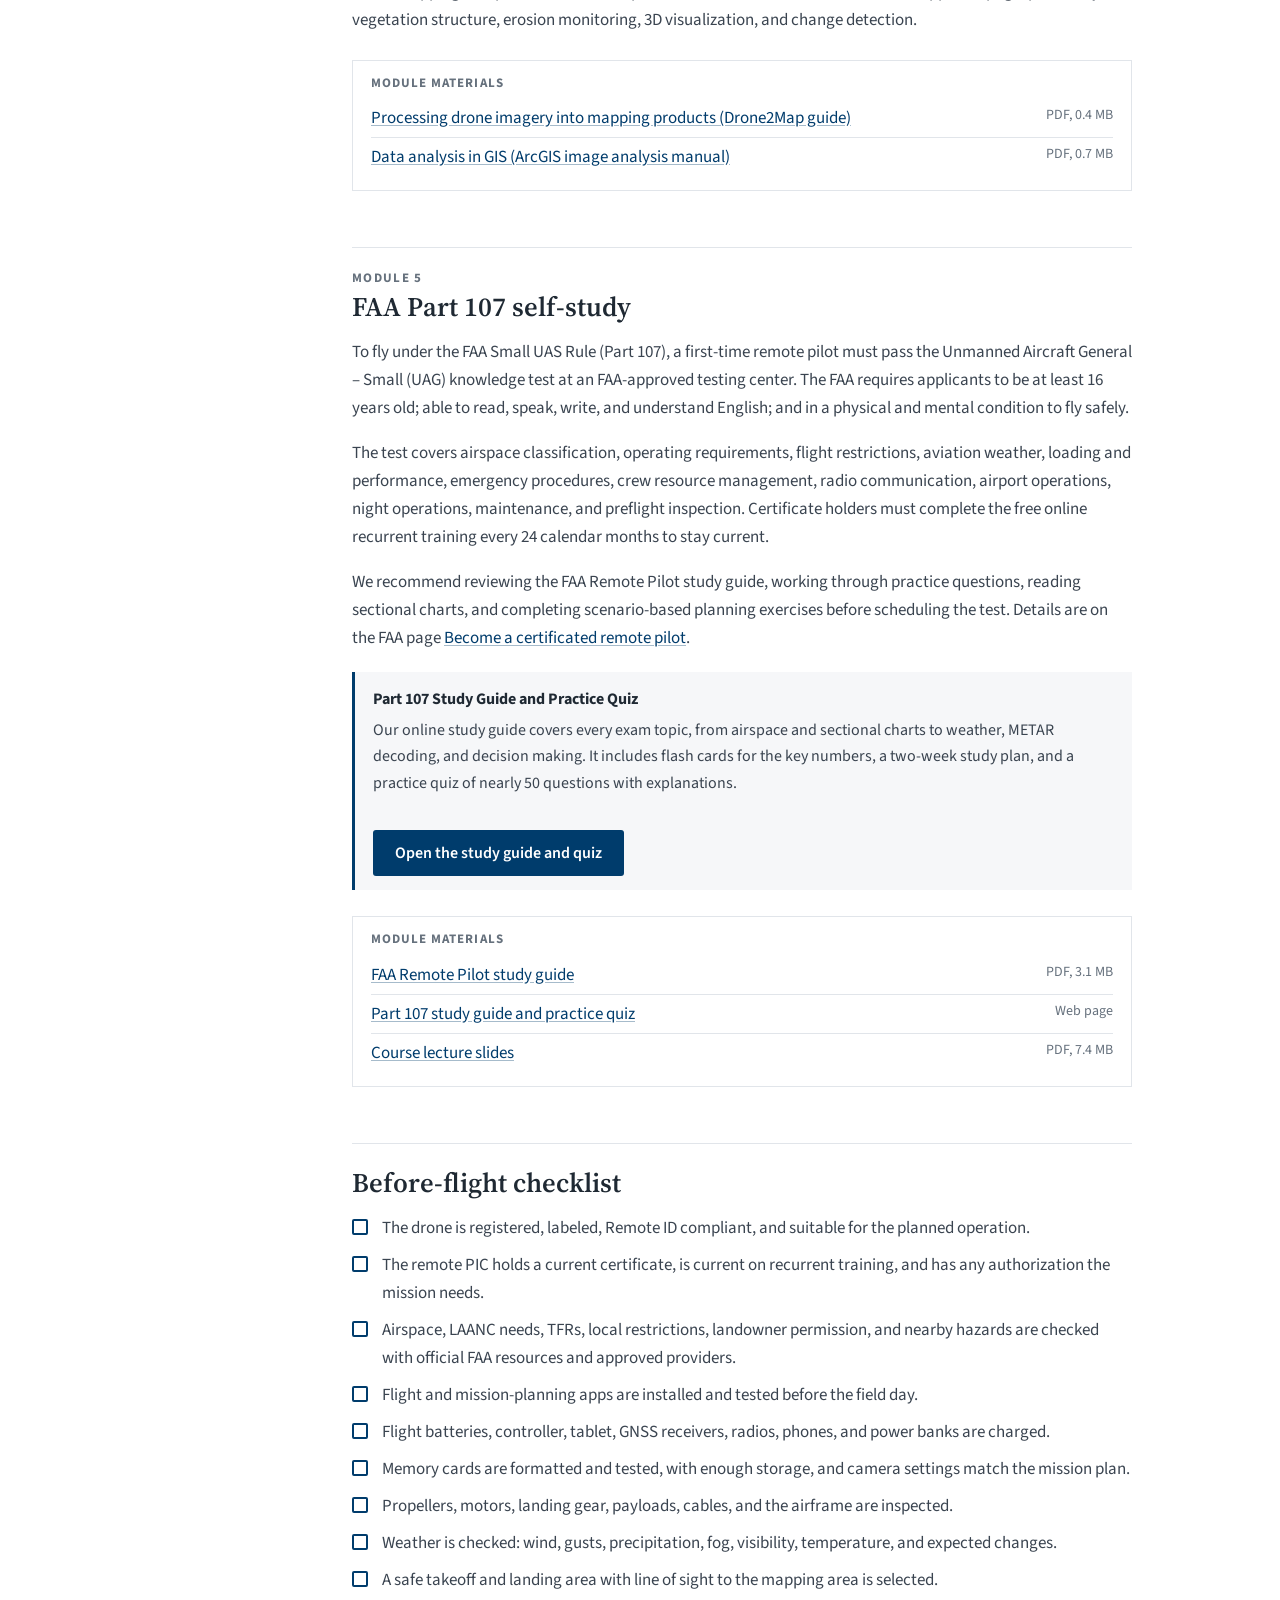
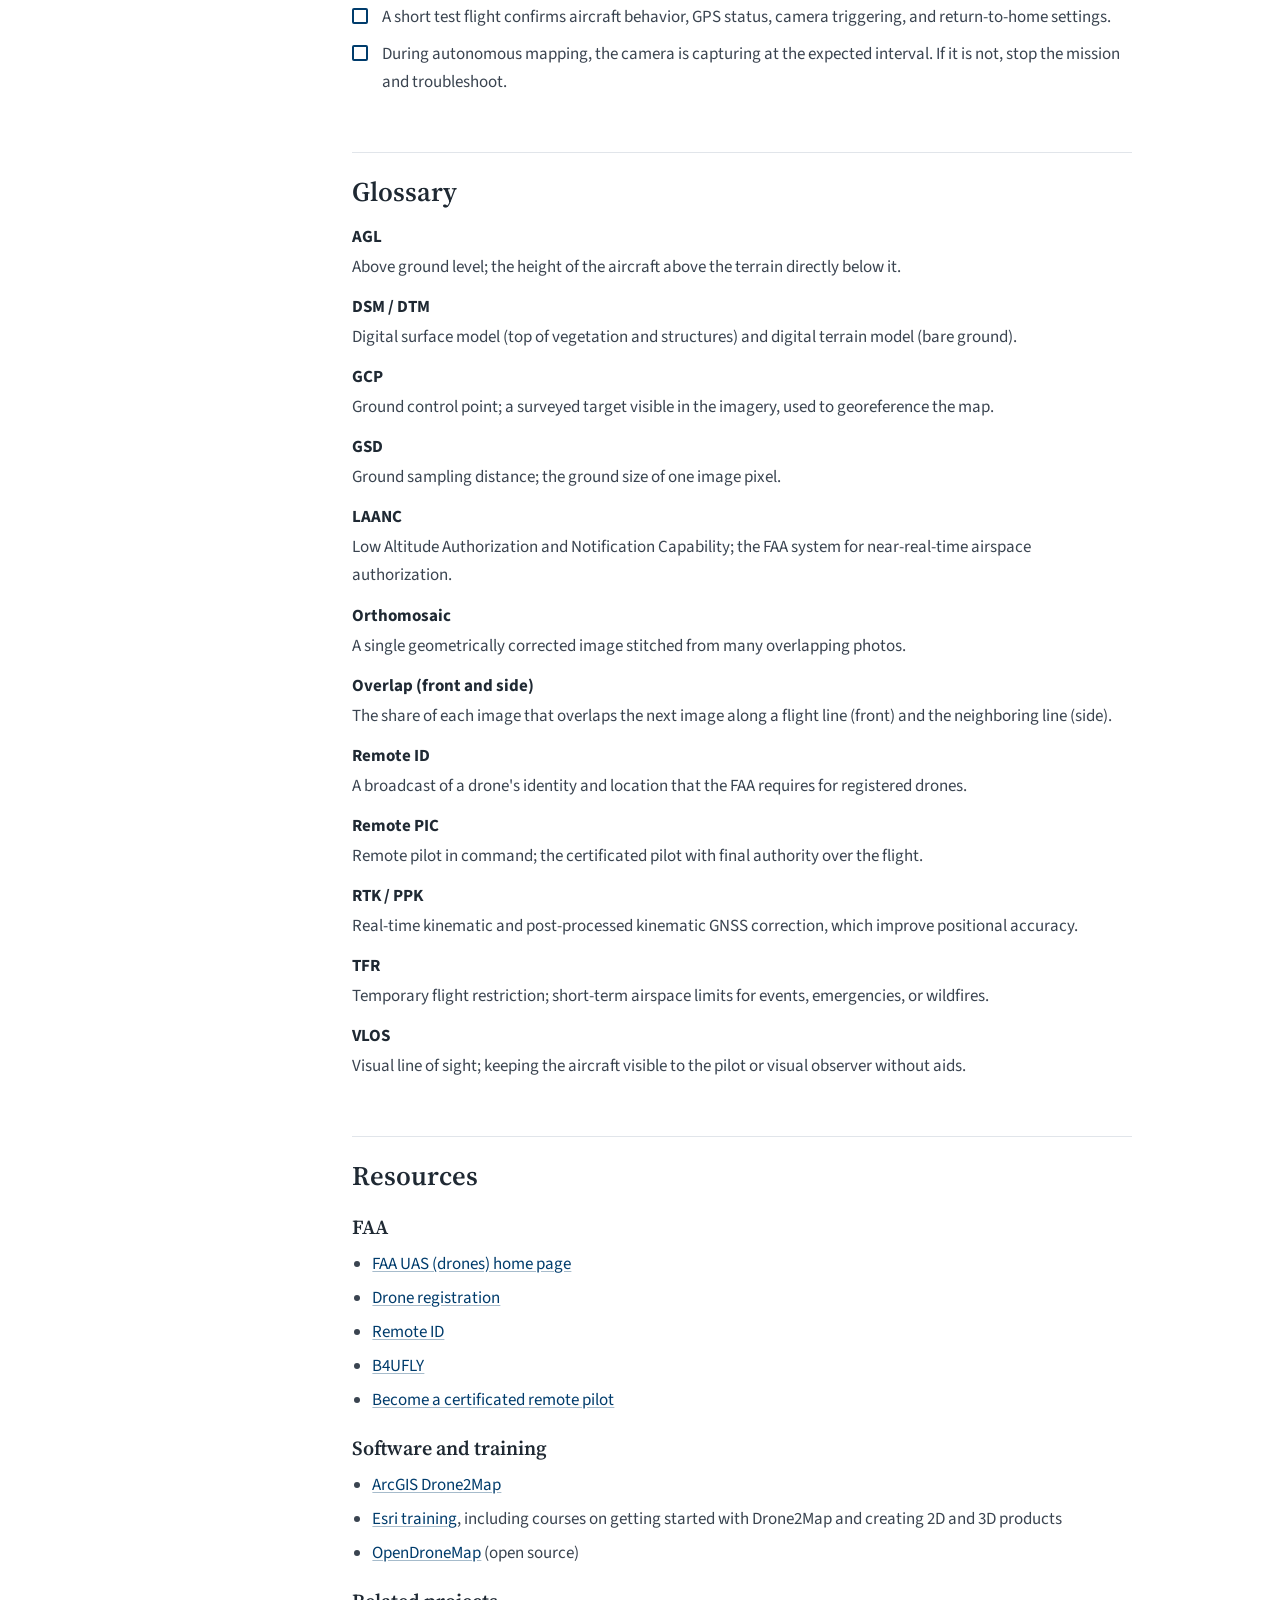
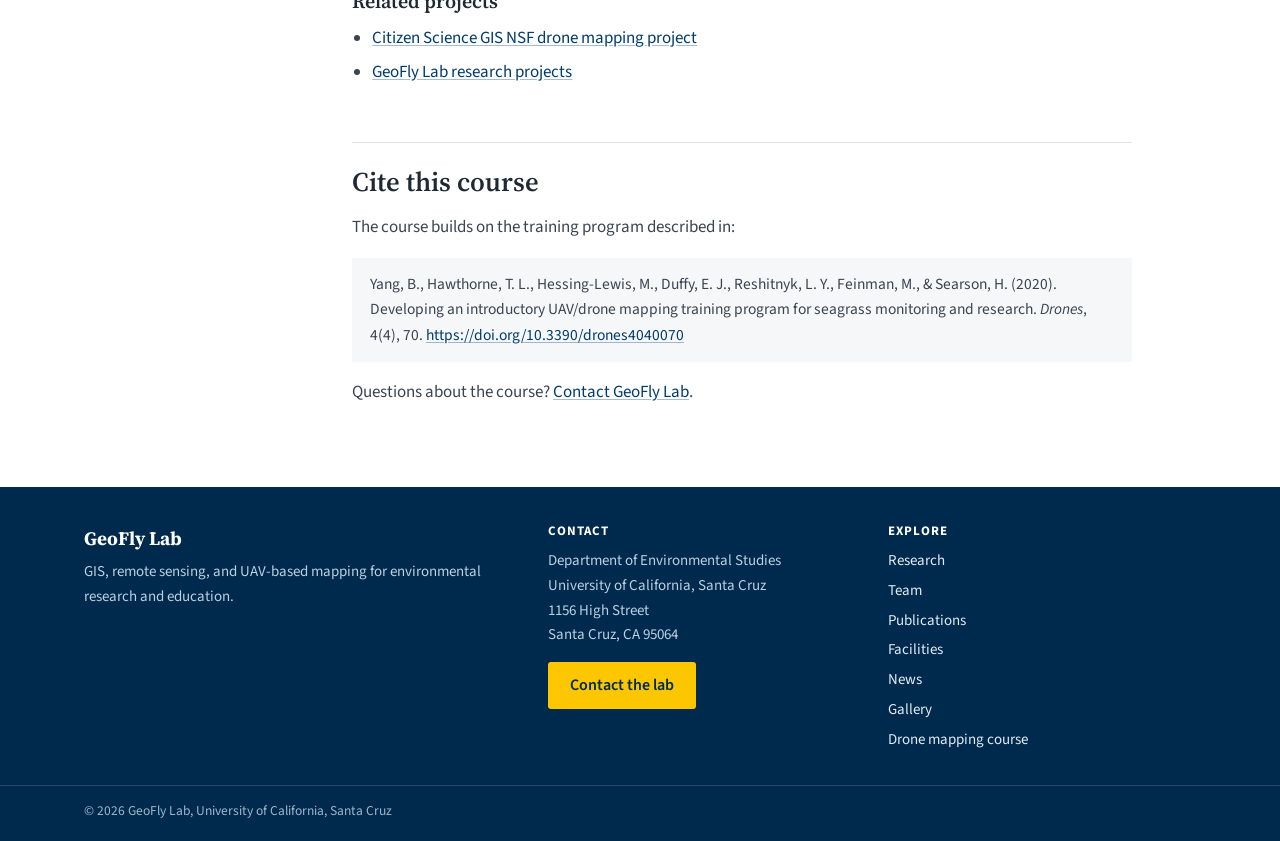
==== commit f541db48: "Describe the course for general GIS and environmental mapping Co-Authored-By: Claude Opus 5.5 <norep" ====
--- a/index.html
+++ b/index.html
@@ -72,8 +72,8 @@
 
 <section id="overview">
     <h2 class="first">Overview</h2>
-    <p>This open-access course introduces the drone mapping workflow used in coastal management, habitat monitoring, and applied geospatial research. Participants learn how to plan safe missions, collect field imagery, document ground control, process imagery into mapping products, and analyze the results in a geographic information system (GIS).</p>
-    <p>The course draws on field methods used by GeoFly Lab and its collaborators in coastal, ecological, wildfire, and community resilience projects. Drones, also called uncrewed aircraft systems (UAS), provide high spatial resolution, flexible timing, and repeatable data collection across sites, which makes them valuable for seagrass monitoring, fire behavior and post-burn assessment, defensible-space evaluation, and many other environmental applications.</p>
+    <p>This open-access course introduces a complete drone mapping workflow for GIS, environmental monitoring, and applied geospatial research. Participants learn how to plan safe missions, collect field imagery, document ground control, process imagery into mapping products, and analyze the results in a geographic information system (GIS).</p>
+    <p>The course draws on field methods used by GeoFly Lab and its collaborators across a wide range of research and applied projects. Drones, also called uncrewed aircraft systems (UAS), provide high spatial resolution, flexible timing, and repeatable data collection, which makes them valuable for environmental monitoring, land-cover and vegetation mapping, natural hazard and post-disaster assessment, infrastructure and site surveys, and many other GIS applications.</p>
 
     <dl class="facts">
         <div><dt>Format</dt><dd>Self-paced, open access, free</dd></div>
@@ -179,7 +179,7 @@
         <li>Check the weather forecast before the mission and observe conditions again on site.</li>
         <li>Confirm airspace status, LAANC or other authorization, nearby airports, temporary flight restrictions (TFRs), and site rules.</li>
         <li>Keep the drone within visual line of sight and clear of people, vehicles, structures, wildlife, and other aircraft.</li>
-        <li>For coastal missions from boats or tight launch sites, practice takeoff, landing, and hand-catching only under controlled conditions with trained personnel.</li>
+        <li>For missions from boats, vehicles, or tight launch sites, practice takeoff, landing, and hand-catching only under controlled conditions with trained personnel.</li>
         <li>The remote PIC has final authority over whether the mission proceeds.</li>
     </ul>
 
@@ -229,7 +229,7 @@
         <li>Read the <a href="Documents/CSGIS_Preflight_Planning_Document.pdf">pre-flight planning document</a> and review autopilot and safety procedures.</li>
         <li>Choose mission parameters that fit the site and the research question.</li>
         <li>Align flight lines with the long axis of the mapping area when practical, to reduce turns and save battery.</li>
-        <li>Avoid rain, fog, low visibility, and wind beyond aircraft, site, or pilot limits. Coastal conditions change quickly, so make conservative weather decisions.</li>
+        <li>Avoid rain, fog, low visibility, and wind beyond aircraft, site, or pilot limits. Conditions can change quickly, especially in open, mountainous, or waterfront areas, so make conservative weather decisions.</li>
     </ul>
     <!-- Video unavailable on YouTube (private or removed), hidden until re-uploaded: https://www.youtube.com/watch?v=n2iIS3-4z-8 "Video 4 of 5: Creating a drone mapping task in DJI GS Pro" -->
 
@@ -245,7 +245,7 @@
     </ul>
     <div class="table-wrap">
         <table class="params">
-            <caption>Starting parameters used in our coastal surveys (adjust for site and aircraft)</caption>
+            <caption>Starting parameters used in our field surveys (adjust for site and aircraft)</caption>
             <thead>
                 <tr><th scope="col">Parameter</th><th scope="col">100 ft altitude</th><th scope="col">400 ft altitude</th></tr>
             </thead>
@@ -291,8 +291,8 @@
     <h2><span class="module-num">Module 4</span>Image processing and GIS</h2>
     <p>This module covers image quality control, photogrammetric processing, georeferencing, orthomosaic and elevation models, data management, and GIS analysis. Before processing, inspect every image and remove those that are blurry, overexposed, strongly oblique when a nadir mission was intended, or otherwise unsuitable. Careful quality control at this stage reduces error in the final products.</p>
     <figure>
-        <img src="Files/FlyPath.png" alt="Orthomosaic of a coastal site with image centers and flight lines" loading="lazy" style="max-width:520px;width:100%">
-        <figcaption>Image centers and flight lines over the resulting orthomosaic of a coastal site.</figcaption>
+        <img src="Files/FlyPath.png" alt="Orthomosaic of a survey site with image centers and flight lines" loading="lazy" style="max-width:520px;width:100%">
+        <figcaption>Image centers and flight lines over the resulting orthomosaic of a survey site.</figcaption>
     </figure>
 
     <h3>Image stitching</h3>
@@ -304,10 +304,10 @@
     </ul>
 
     <h3>Georeferencing and ground control</h3>
-    <p>Coastal, wetland, and forest sites can be hard to map because water, vegetation, sand, and other uniform surfaces offer few stable features for image matching. Ground control points (GCPs) improve positional accuracy, and independent check points let you measure it.</p>
+    <p>Some sites can be hard to map because water, dense vegetation, sand, snow, and other uniform surfaces offer few stable features for image matching. Ground control points (GCPs) improve positional accuracy, and independent check points let you measure it.</p>
     <ul>
         <li>On land, use clearly visible targets such as survey panels, bright buckets, or traffic cones.</li>
-        <li>In water or intertidal areas, use light-colored anchored buoys where they are safe and visible in the imagery.</li>
+        <li>Where targets cannot be placed on the ground, such as over water, use light-colored anchored floats where they are safe and visible in the imagery.</li>
         <li>Distribute GCPs around the edges and through the interior of the mapping area, and add independent check points when possible.</li>
         <li>Let the GNSS receiver stabilize, record the coordinate reference system and metadata, and repeat measurements when appropriate.</li>
     </ul>
@@ -317,7 +317,7 @@
     <p>A single mapping day can produce thousands of images. Consistent organization makes processing reproducible and protects data that cannot be collected again.</p>
     <ul>
         <li>Use one folder per site and flight date, for example <code>SiteName_YYYY-MM-DD_Flight01</code>, with separate subfolders for raw images, GCP data, processing projects, and final products.</li>
-        <li>Record flight metadata: pilot, aircraft, altitude, overlap, weather, tide stage, and any issues.</li>
+        <li>Record flight metadata: pilot, aircraft, altitude, overlap, weather, site conditions, and any issues.</li>
         <li>Copy memory cards on the same day, and keep at least three copies on two kinds of storage, with one stored off site (the 3-2-1 rule).</li>
         <li>Never edit raw images; keep processed outputs separate and documented.</li>
         <li>Follow the <a href="https://www.nature.com/articles/sdata201618">FAIR principles</a> (Wilkinson et al., 2016) so data are findable, accessible, interoperable, and reusable.</li>
@@ -367,7 +367,7 @@
         <li>Flight batteries, controller, tablet, GNSS receivers, radios, phones, and power banks are charged.</li>
         <li>Memory cards are formatted and tested, with enough storage, and camera settings match the mission plan.</li>
         <li>Propellers, motors, landing gear, payloads, cables, and the airframe are inspected.</li>
-        <li>Weather is checked: wind, gusts, precipitation, fog, visibility, temperature, tides where relevant, and expected changes.</li>
+        <li>Weather is checked: wind, gusts, precipitation, fog, visibility, temperature, and expected changes.</li>
         <li>A safe takeoff and landing area with line of sight to the mapping area is selected.</li>
         <li>A short test flight confirms aircraft behavior, GPS status, camera triggering, and return-to-home settings.</li>
         <li>During autonomous mapping, the camera is capturing at the expected interval. If it is not, stop the mission and troubleshoot.</li>
@@ -411,7 +411,7 @@
     <h3>Related projects</h3>
     <ul>
         <li><a href="https://www.citizensciencegis.org/nsfsmithsoniandrones">Citizen Science GIS NSF drone mapping project</a></li>
-        <li><a href="https://geofly.io/UAV_seagrass.html">GeoFly Lab coastal seagrass mapping</a></li>
+        <li><a href="https://geofly.io/project.html">GeoFly Lab research projects</a></li>
     </ul>
 </section>
 
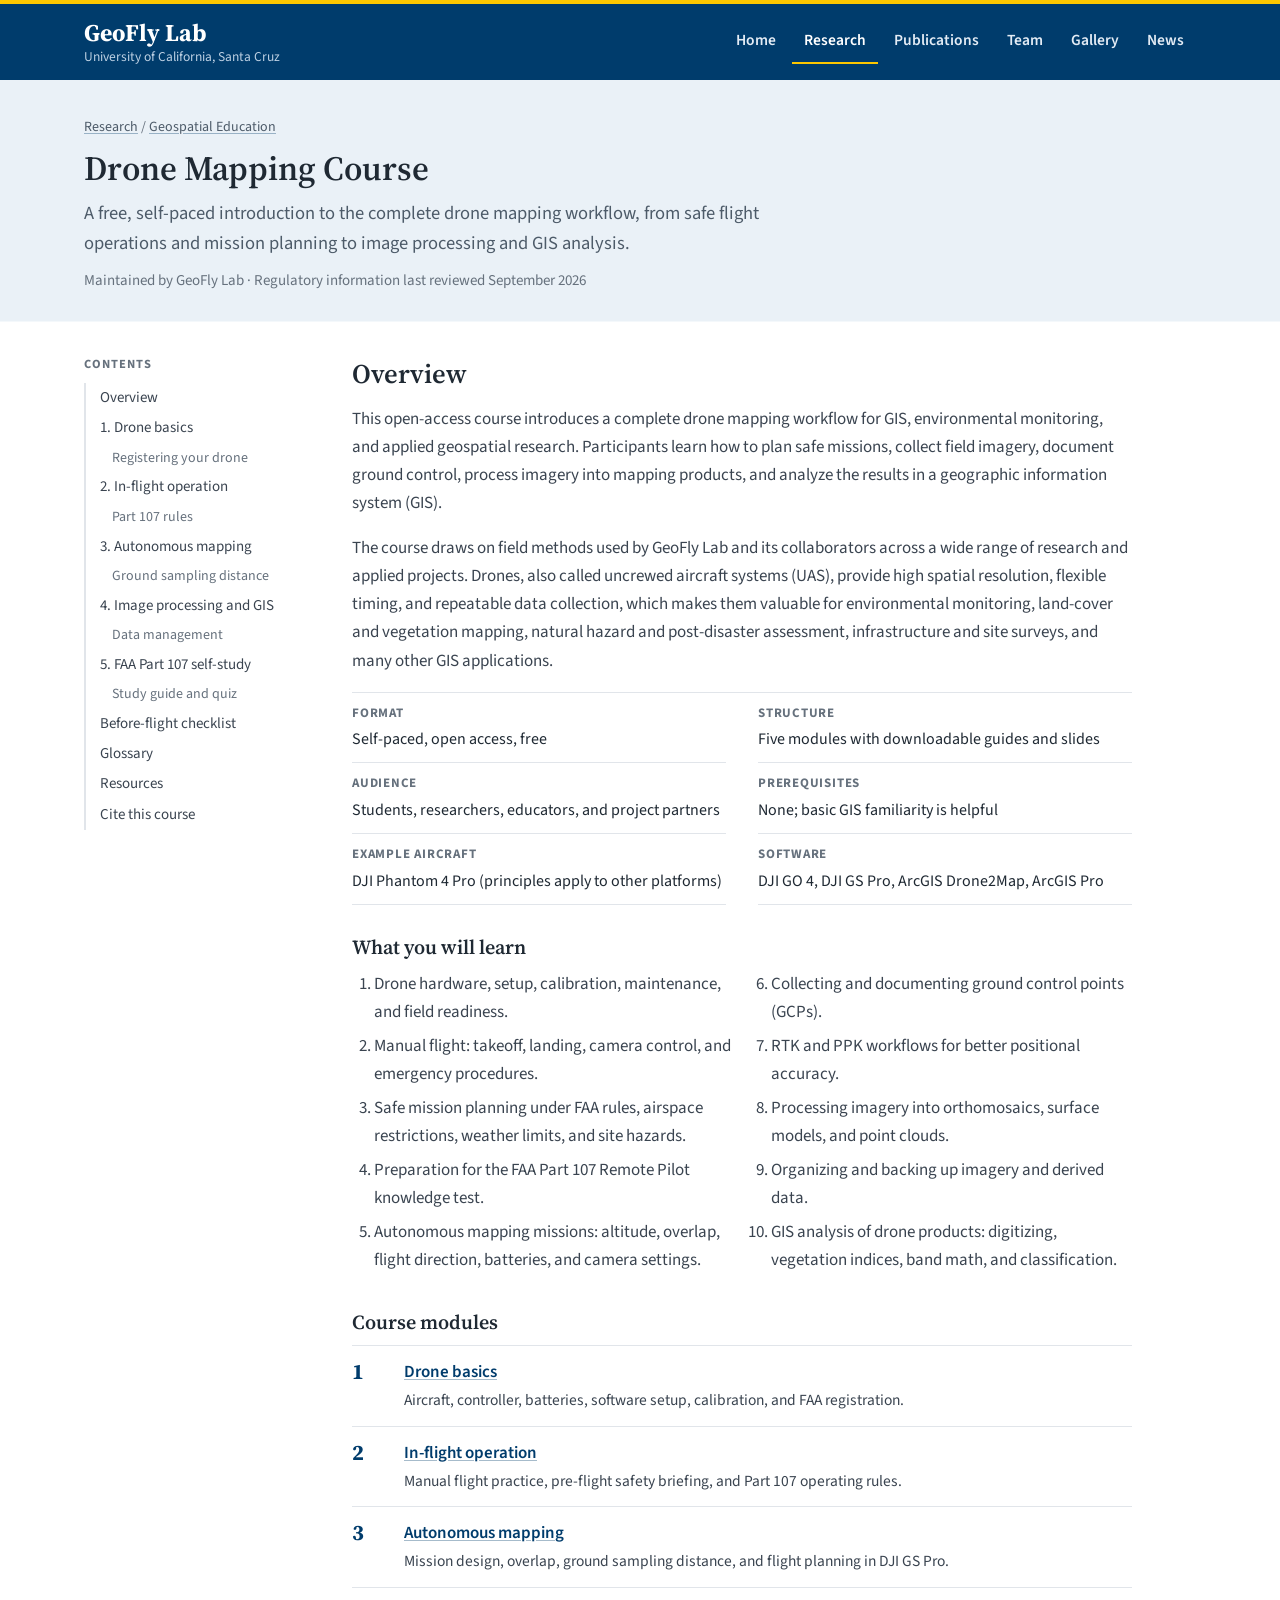
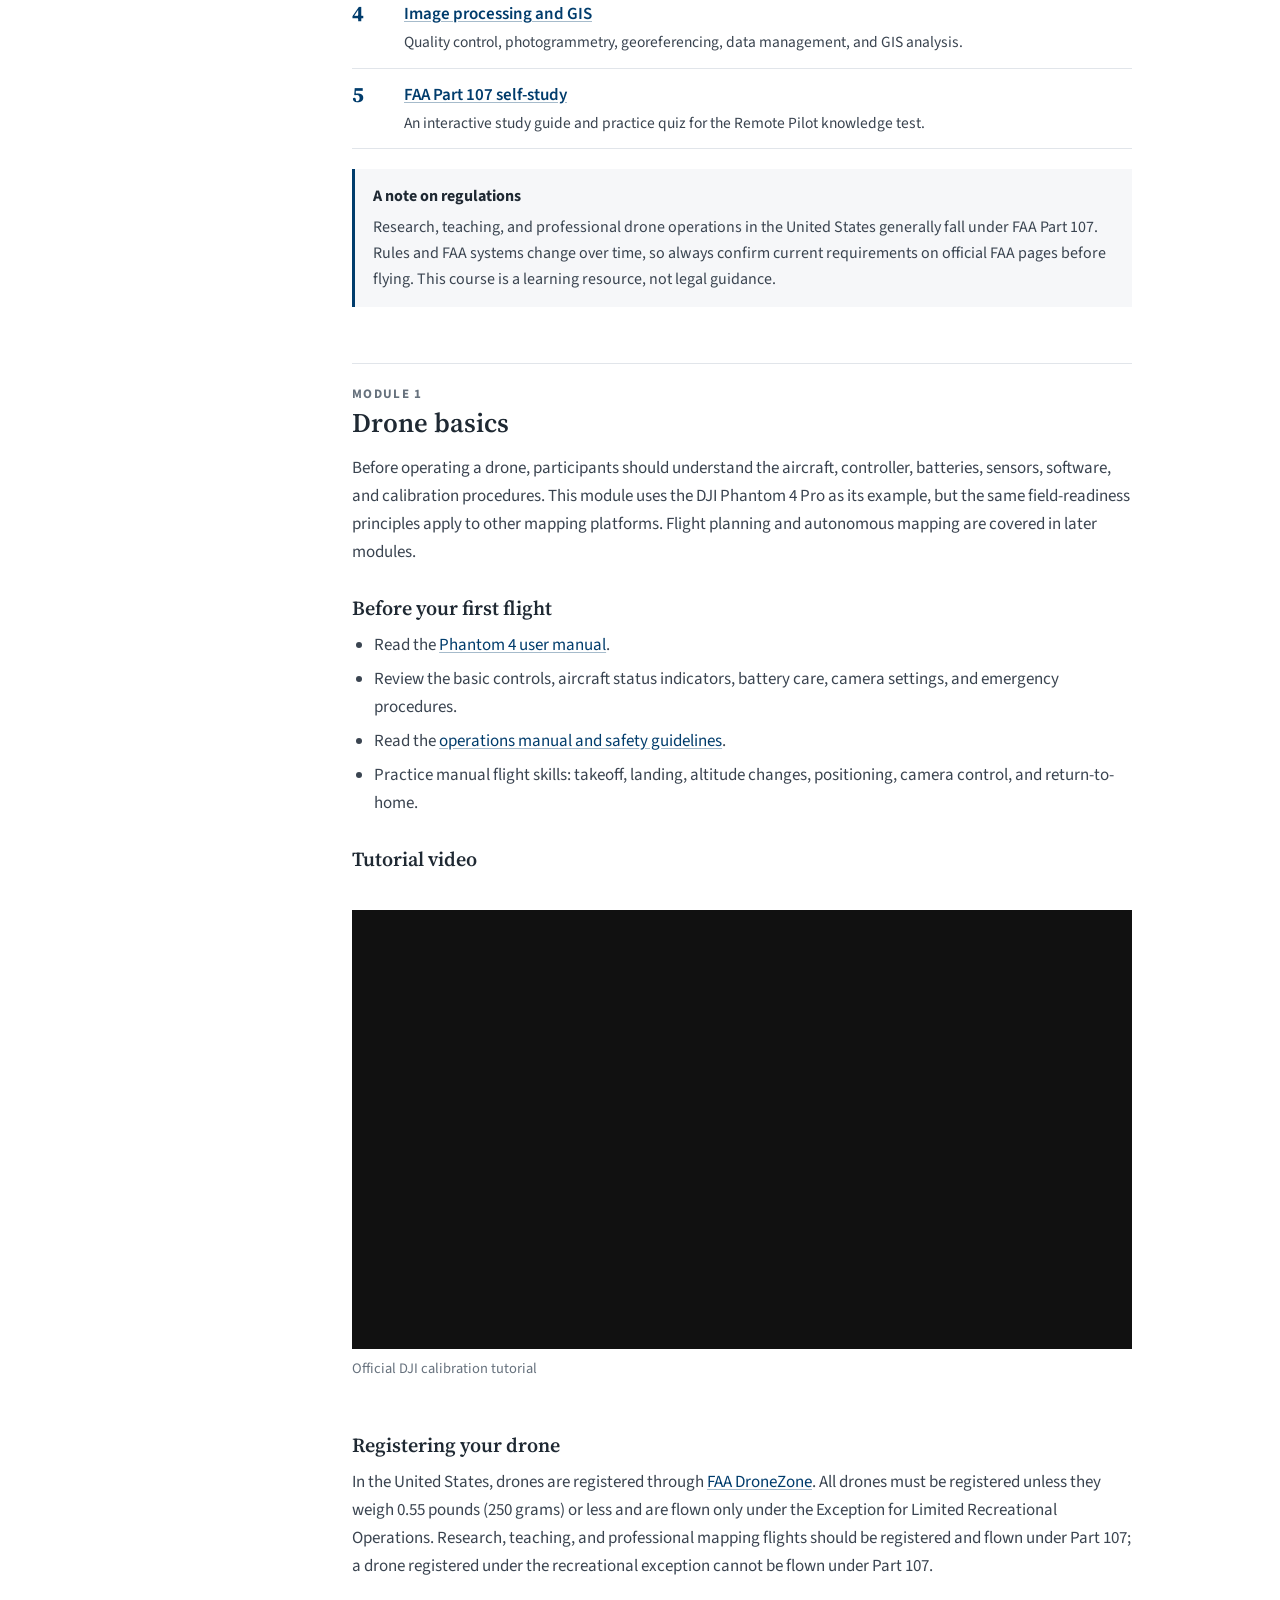
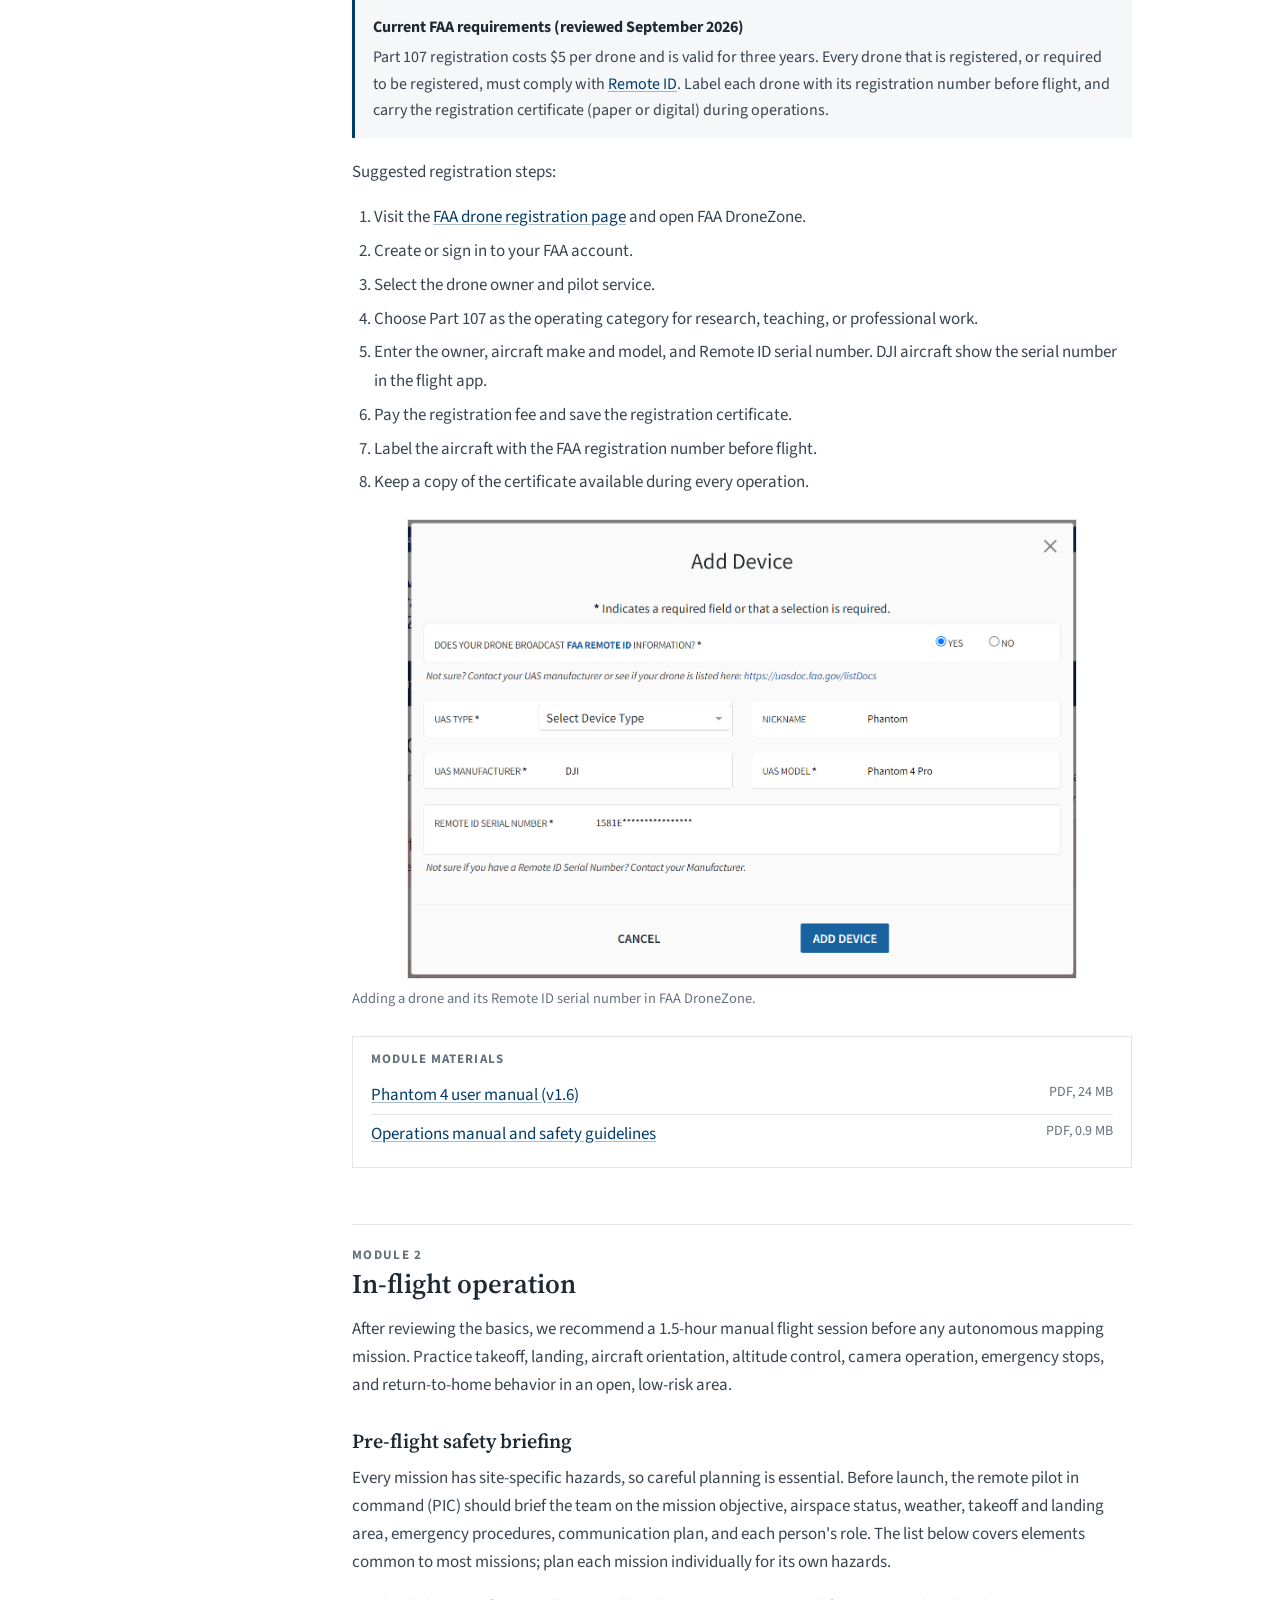
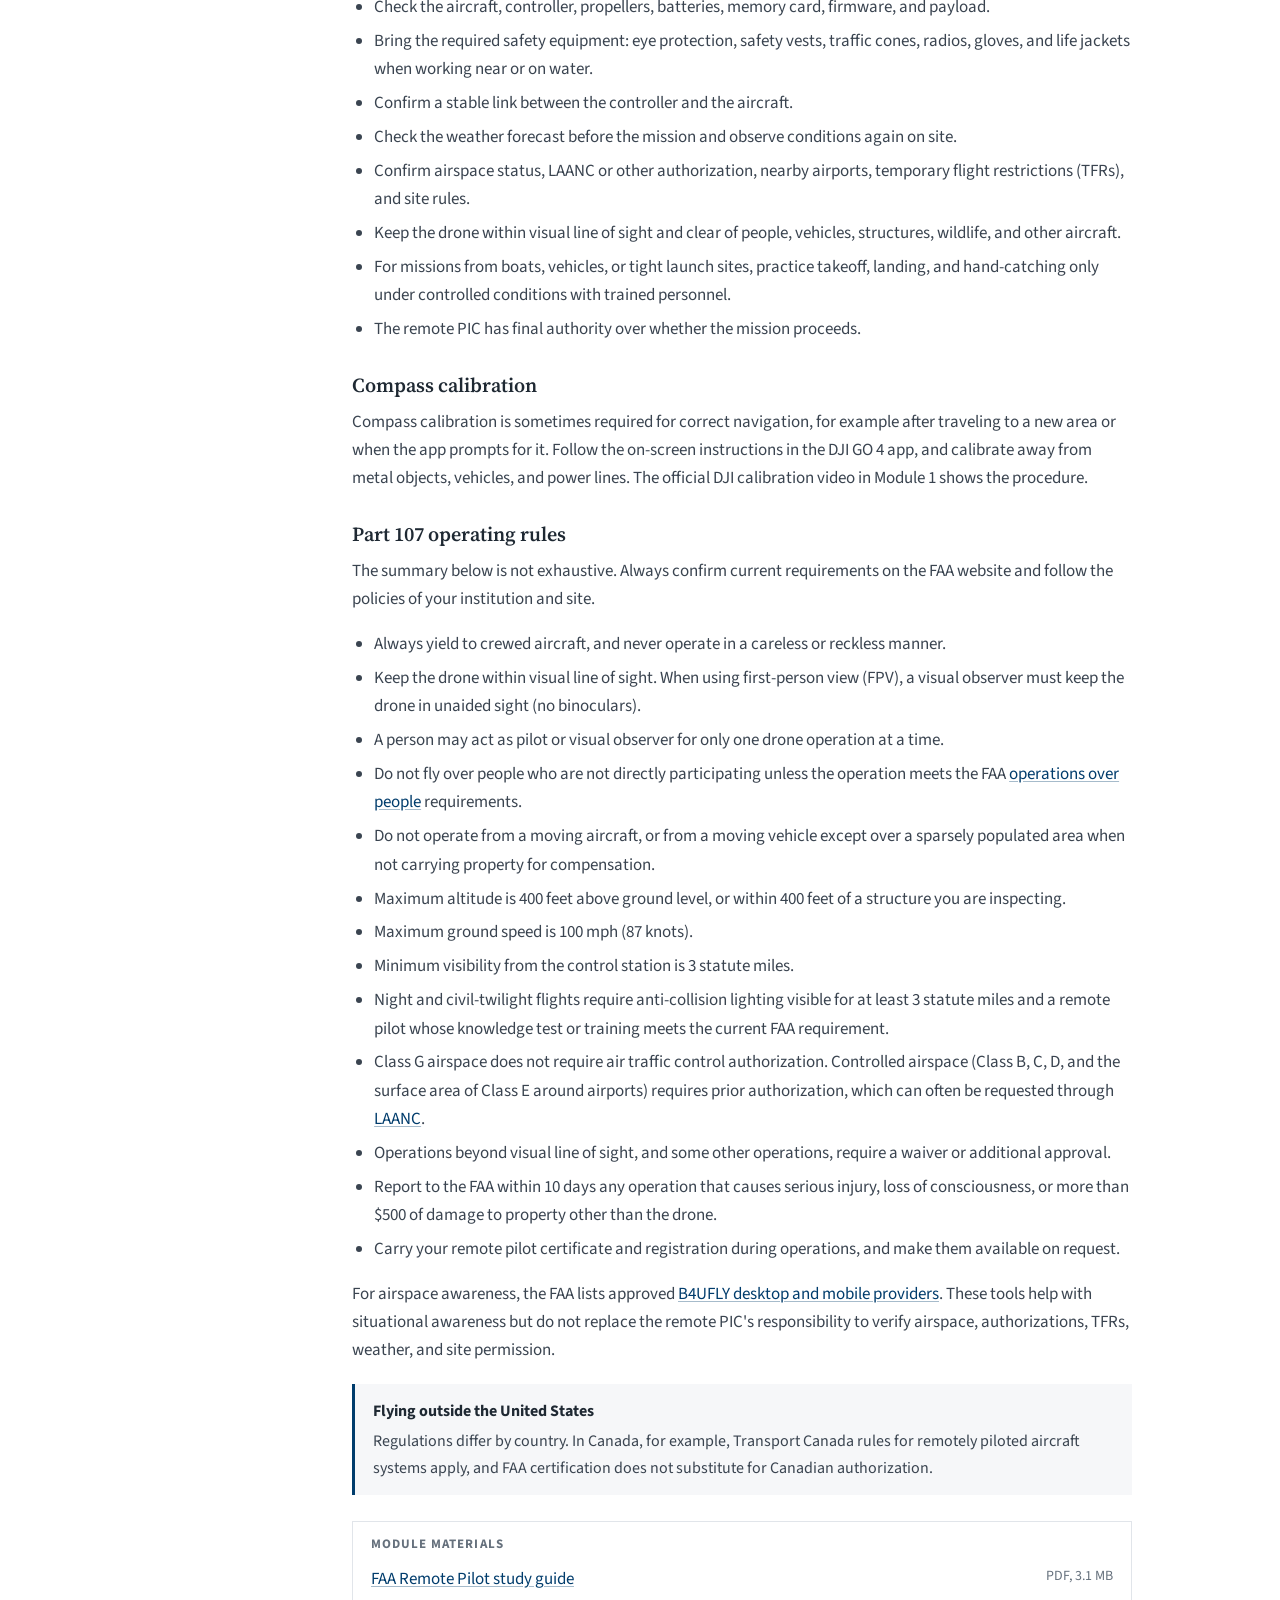
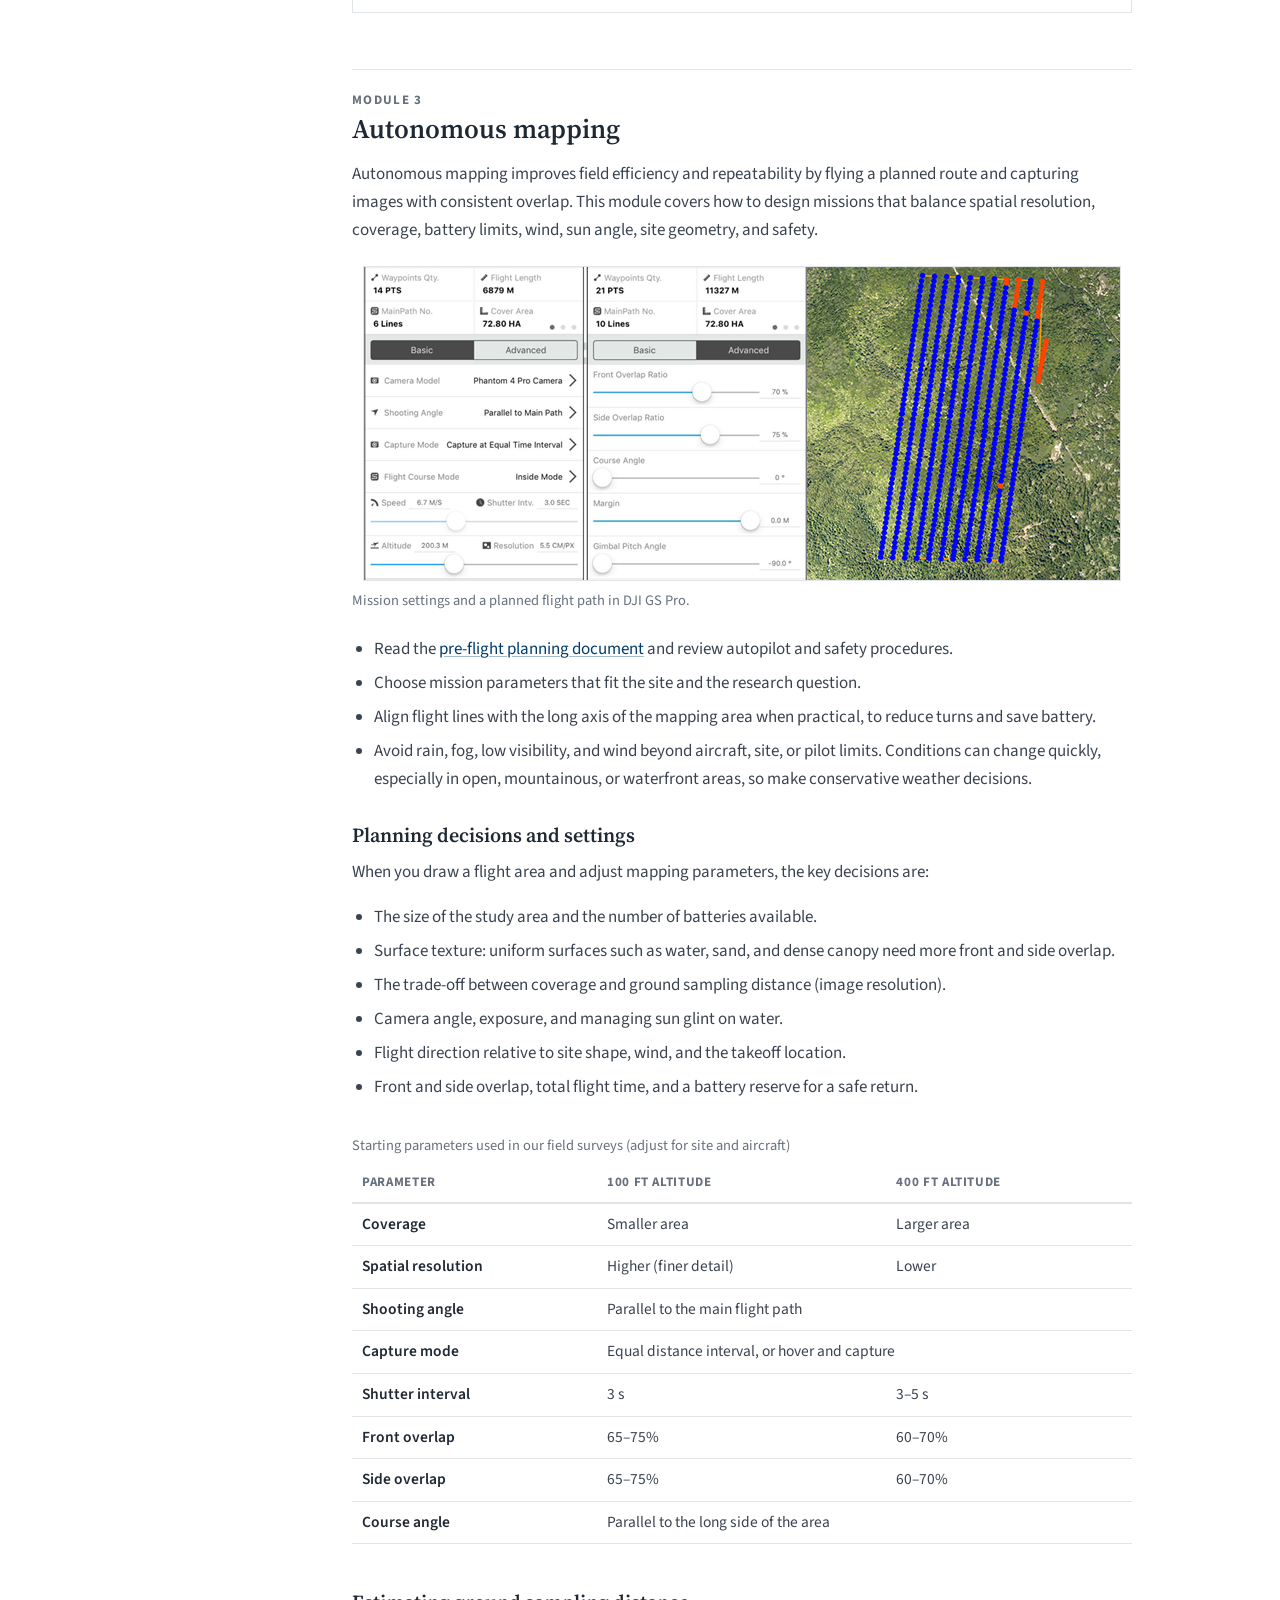
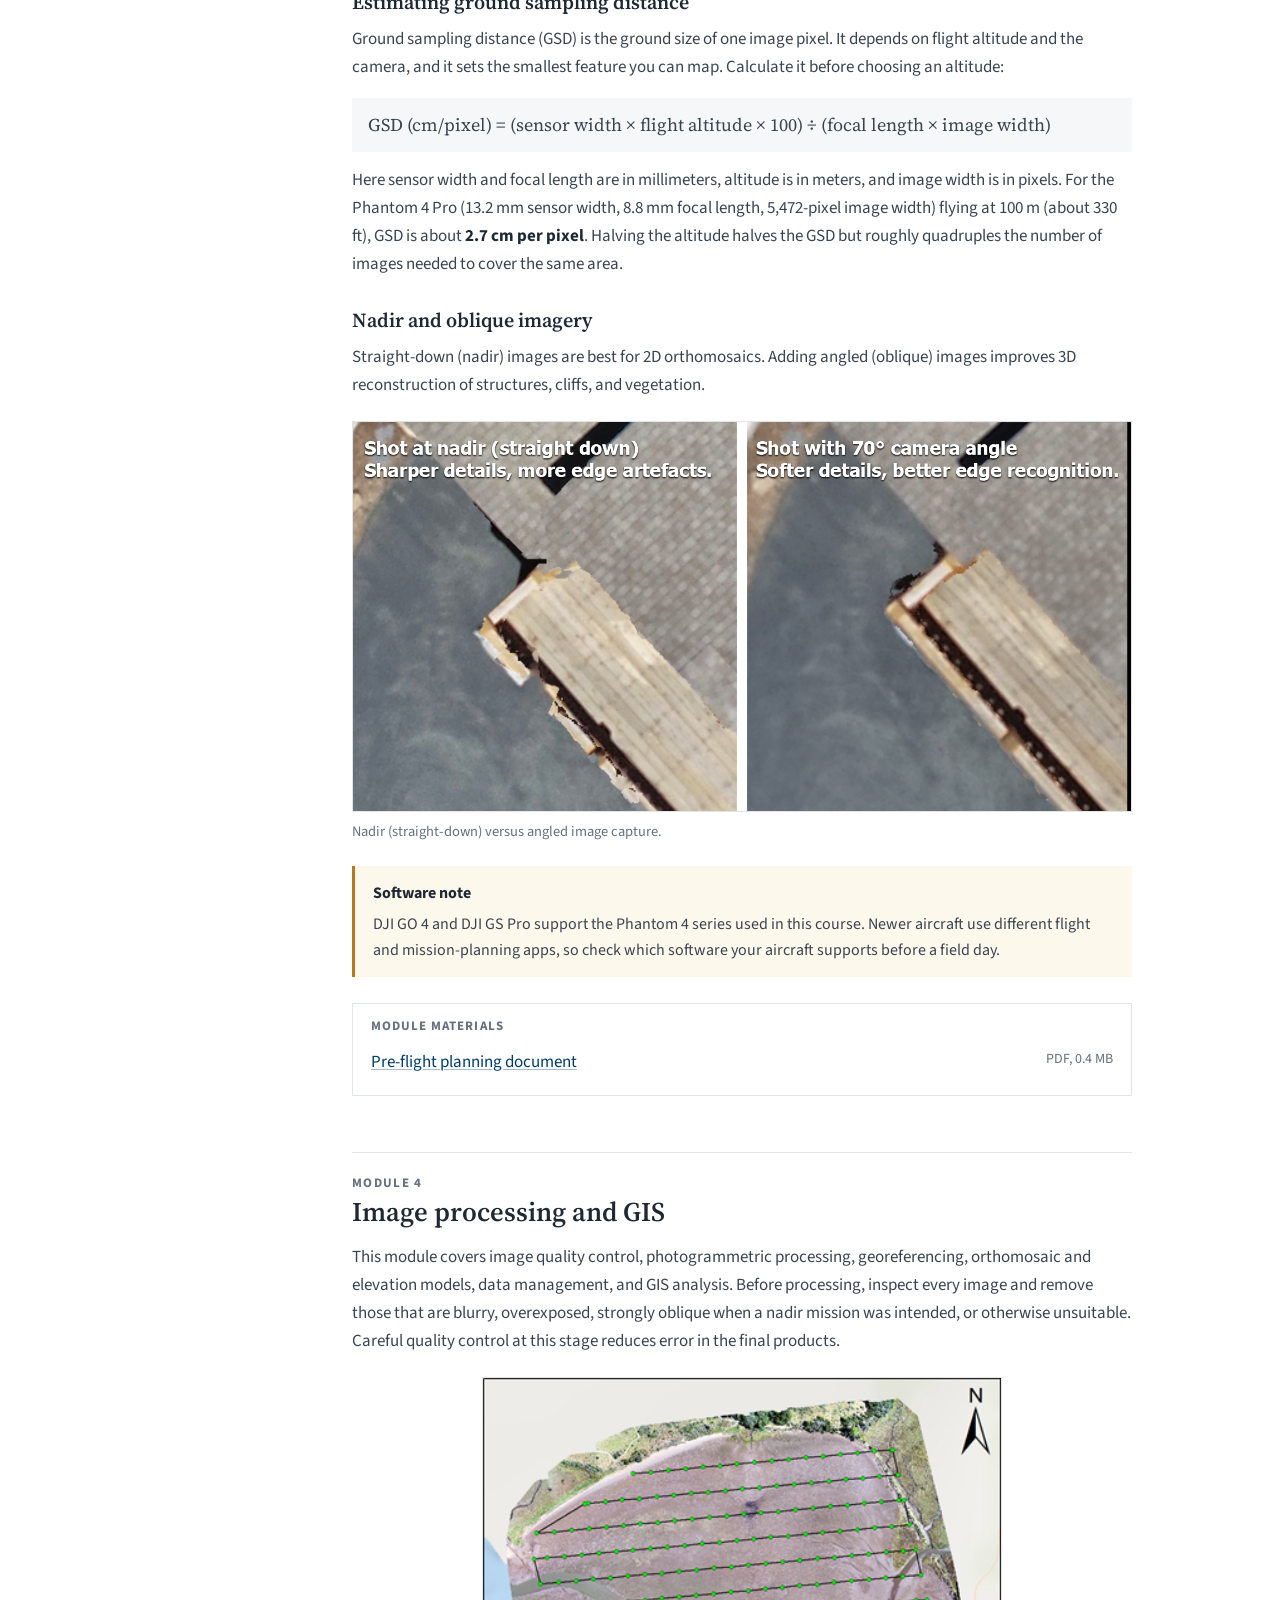
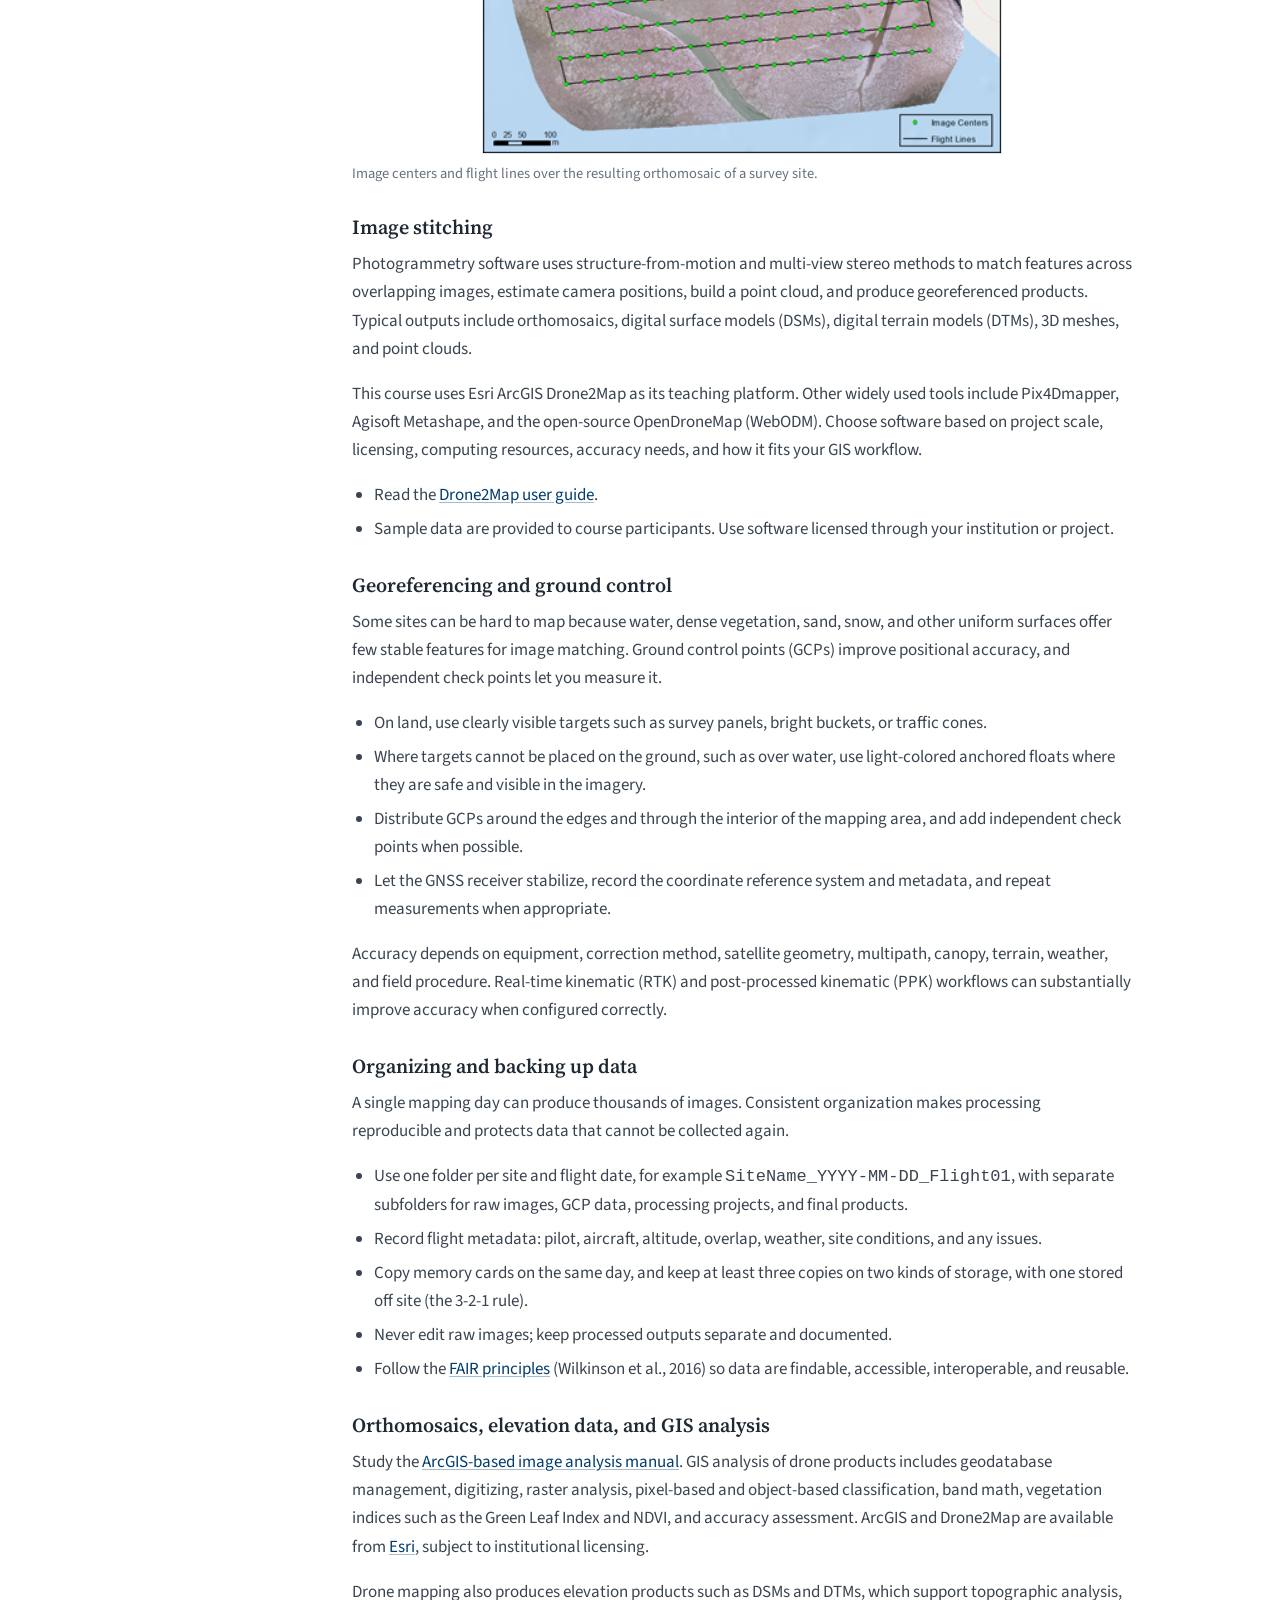
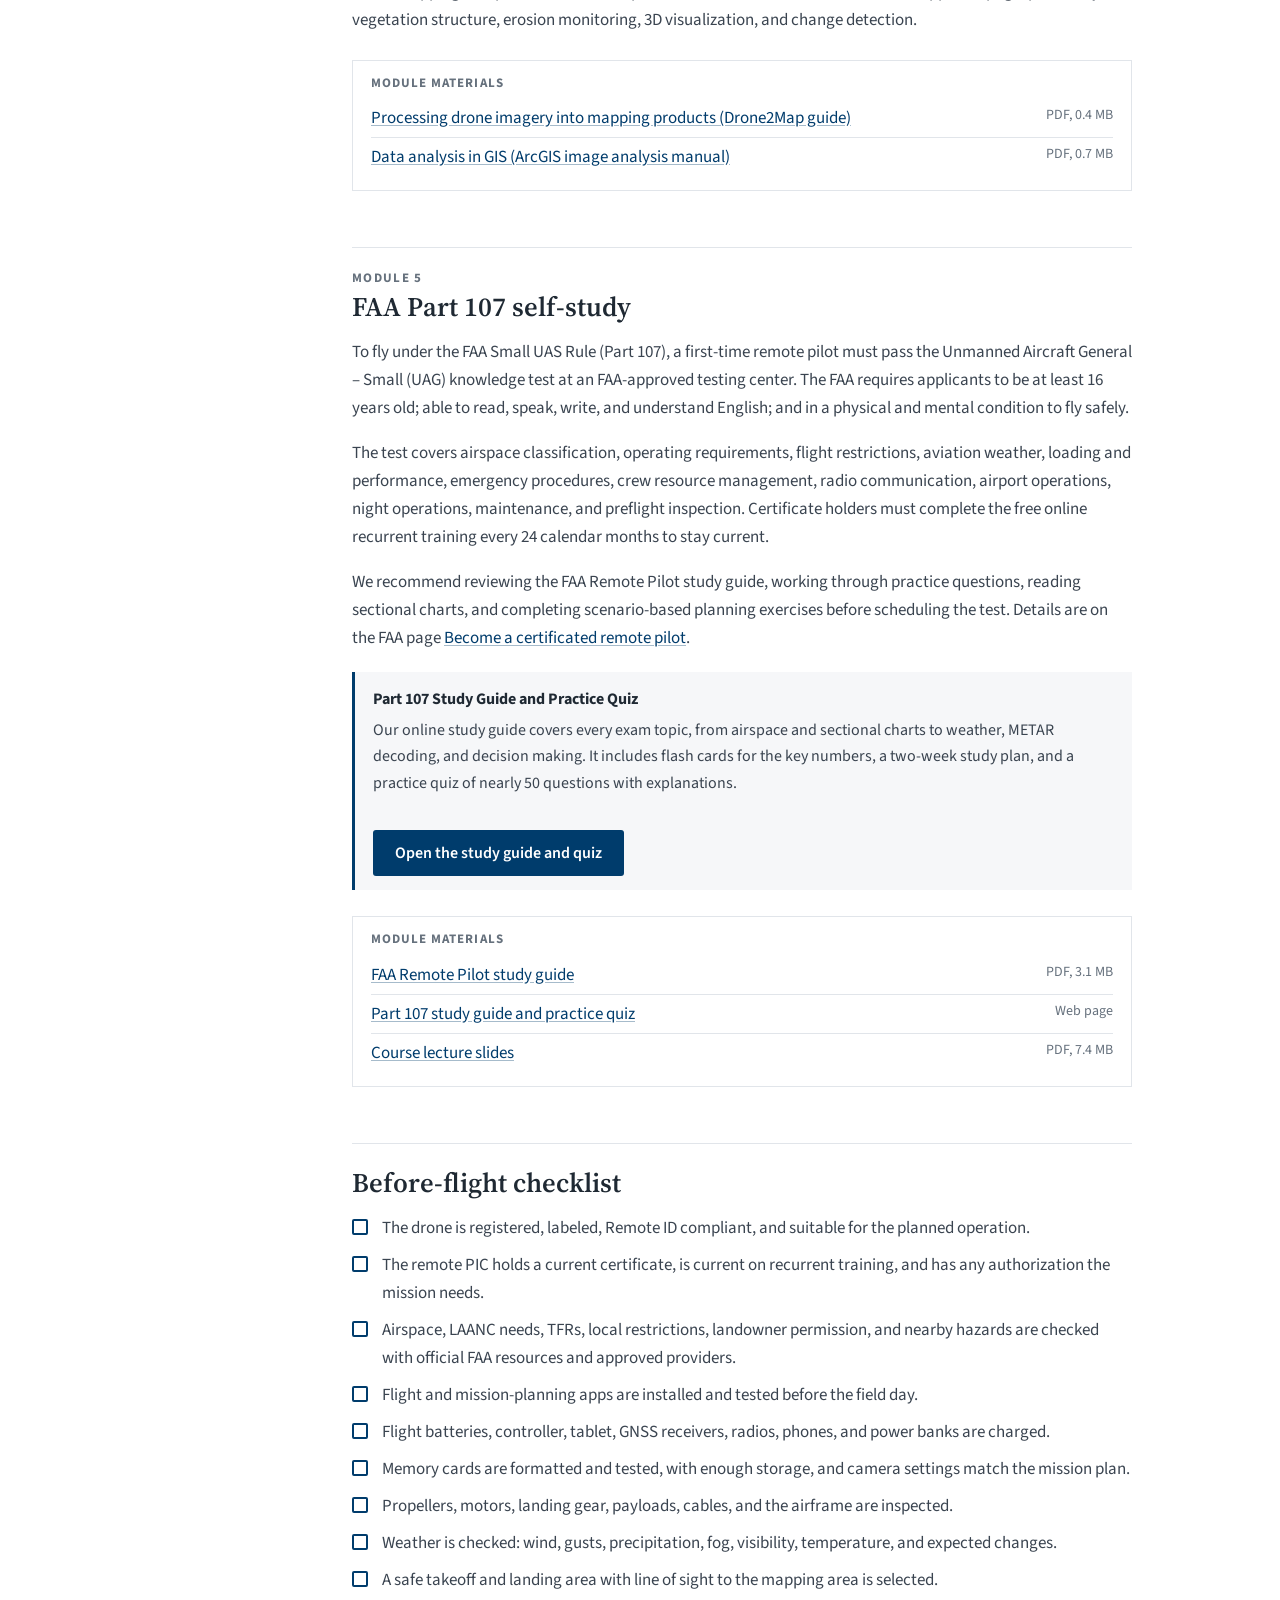
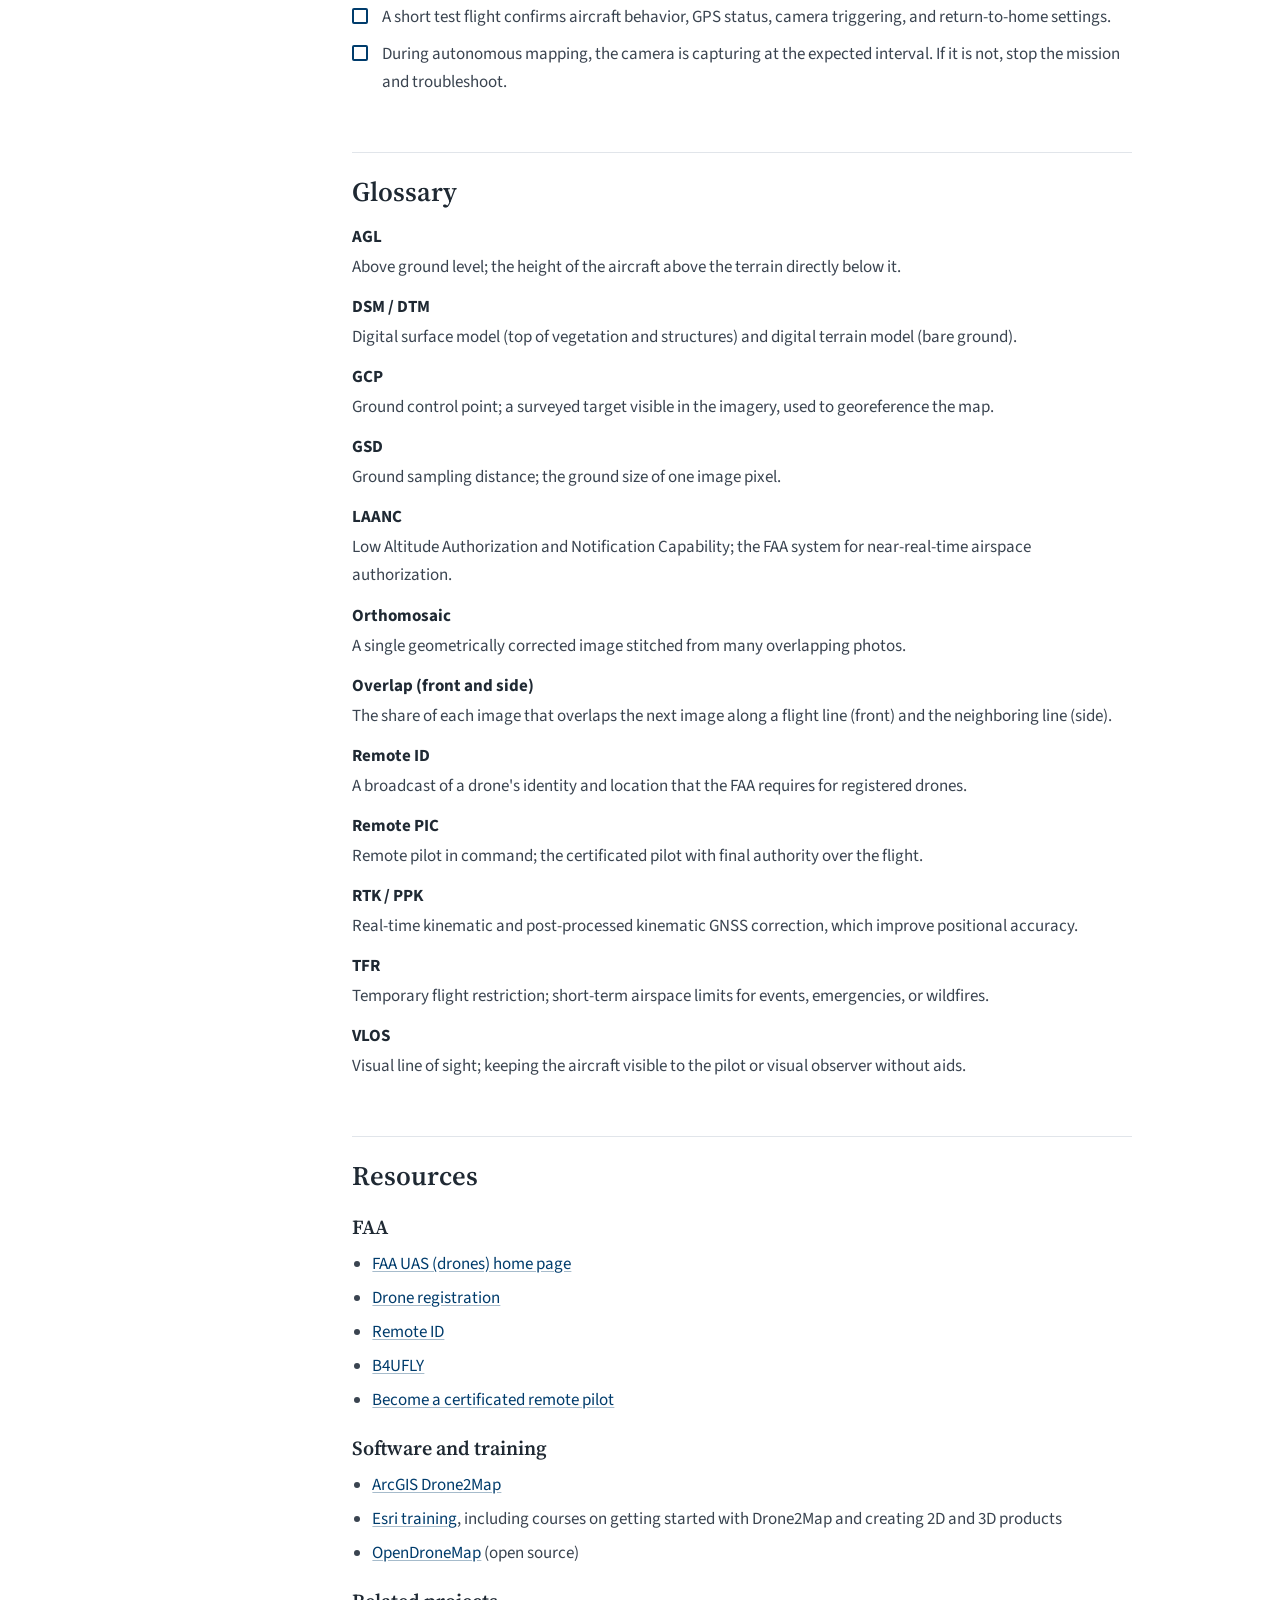
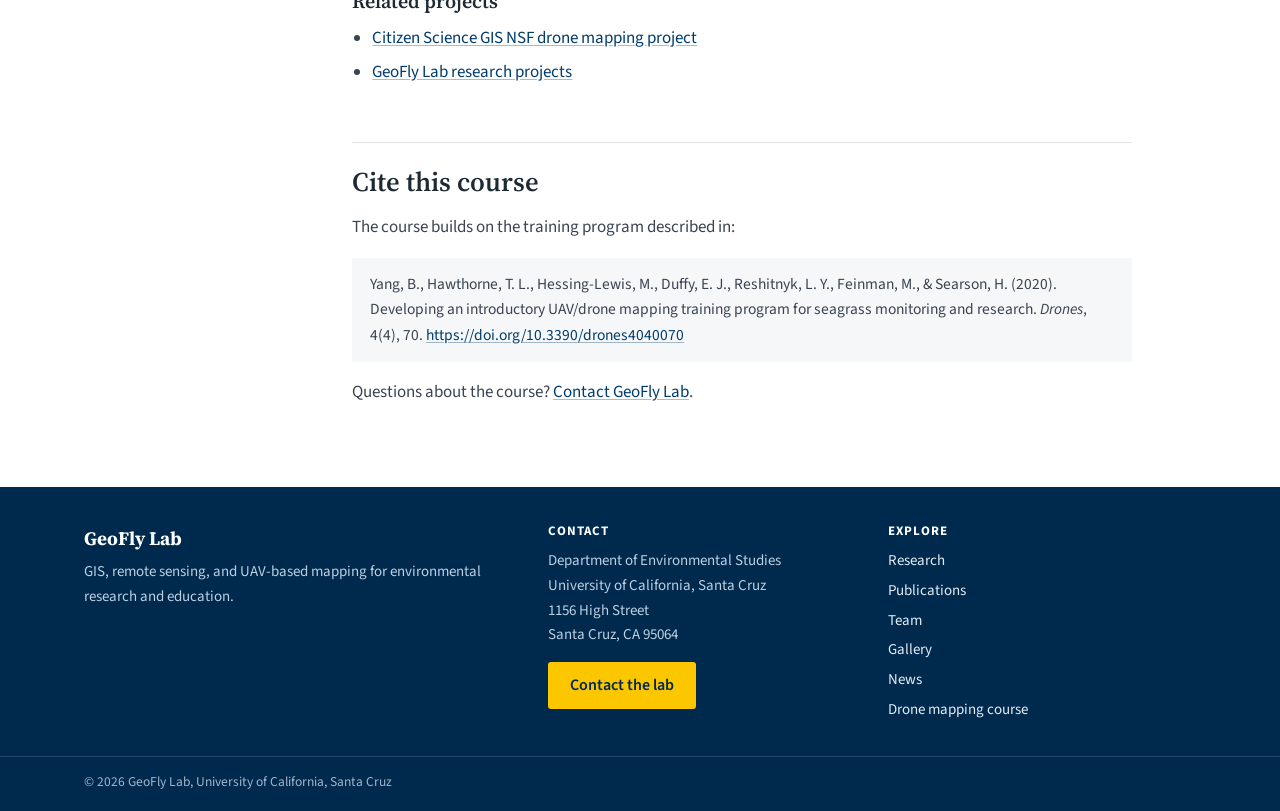
==== commit f4e4a143: "Add the FAA 26 Oct 2026 embedded-chart exam change to the Part 107 guide Sourced from the FAA Airman" ====
--- a/index.html
+++ b/index.html
@@ -9,8 +9,8 @@
     <meta property="og:type" content="website">
     <meta property="og:title" content="Drone Mapping Course | GeoFly Lab">
     <meta property="og:description" content="A free, self-paced introduction to the drone mapping workflow, from safe flight operations to GIS analysis.">
-    <meta property="og:image" content="https://geofly.io/DroneMapping/Files/GSPro_flightpath.jpg">
-    <link rel="icon" type="image/png" href="https://geofly.io/static/picture/geoflylab_logo.png">
+    <meta property="og:image" content="https://geofly.ai/DroneMapping/Files/GSPro_flightpath.jpg">
+    <link rel="icon" type="image/png" href="https://geofly.ai/static/picture/geoflylab_logo.png">
     <link rel="preconnect" href="https://fonts.googleapis.com">
     <link rel="preconnect" href="https://fonts.gstatic.com" crossorigin>
     <link rel="stylesheet" href="https://fonts.googleapis.com/css2?family=Source+Sans+3:wght@400;600;700&family=Source+Serif+4:opsz,wght@8..60,600;8..60,700&display=swap">
@@ -19,20 +19,19 @@
 <body>
 <header class="site-header">
     <div class="wrap">
-        <a class="brand" href="https://geofly.io/">
+        <a class="brand" href="https://geofly.ai/">
             <span class="brand-name">GeoFly Lab</span>
             <span class="brand-sub">University of California, Santa Cruz</span>
         </a>
         <button class="nav-toggle" type="button" aria-expanded="false" aria-controls="site-nav">Menu</button>
         <nav class="site-nav" id="site-nav" aria-label="Main">
             <ul>
-                <li><a href="https://geofly.io/">Home</a></li>
-                <li><a href="https://geofly.io/project.html" aria-current="page">Research</a></li>
-                <li><a href="https://geofly.io/team.html">Team</a></li>
-                <li><a href="https://geofly.io/publication.html">Publications</a></li>
-                <li><a href="https://geofly.io/facility.html">Facilities</a></li>
-                <li><a href="https://geofly.io/post.html">News</a></li>
-                <li><a href="https://geofly.io/gallery.html">Gallery</a></li>
+                <li><a href="https://geofly.ai/">Home</a></li>
+                <li><a href="https://geofly.ai/project.html" aria-current="page">Research</a></li>
+                <li><a href="https://geofly.ai/publication.html">Publications</a></li>
+                <li><a href="https://geofly.ai/team.html">Team</a></li>
+                <li><a href="https://geofly.ai/gallery.html">Gallery</a></li>
+                <li><a href="https://geofly.ai/post.html">News</a></li>
             </ul>
         </nav>
     </div>
@@ -40,7 +39,7 @@
 <main>
 <div class="wrap">
     <div class="page-head">
-        <p class="crumbs"><a href="https://geofly.io/project.html">Research</a> / <a href="https://geofly.io/UAV_edu.html">Geospatial Education</a></p>
+        <p class="crumbs"><a href="https://geofly.ai/project.html">Research</a> / <a href="https://geofly.ai/UAV_edu.html">Geospatial Education</a></p>
         <h1>Drone Mapping Course</h1>
         <p class="lede">A free, self-paced introduction to the complete drone mapping workflow, from safe flight operations and mission planning to image processing and GIS analysis.</p>
         <p class="course-meta">Maintained by GeoFly Lab &middot; Regulatory information last reviewed September 2026</p>
@@ -411,7 +410,7 @@
     <h3>Related projects</h3>
     <ul>
         <li><a href="https://www.citizensciencegis.org/nsfsmithsoniandrones">Citizen Science GIS NSF drone mapping project</a></li>
-        <li><a href="https://geofly.io/project.html">GeoFly Lab research projects</a></li>
+        <li><a href="https://geofly.ai/project.html">GeoFly Lab research projects</a></li>
     </ul>
 </section>
 
@@ -419,7 +418,7 @@
     <h2>Cite this course</h2>
     <p>The course builds on the training program described in:</p>
     <p class="cite">Yang, B., Hawthorne, T. L., Hessing-Lewis, M., Duffy, E. J., Reshitnyk, L. Y., Feinman, M., &amp; Searson, H. (2020). Developing an introductory UAV/drone mapping training program for seagrass monitoring and research. <em>Drones</em>, 4(4), 70. <a href="https://doi.org/10.3390/drones4040070">https://doi.org/10.3390/drones4040070</a></p>
-    <p>Questions about the course? <a href="https://geofly.io/contact.html">Contact GeoFly Lab</a>.</p>
+    <p>Questions about the course? <a href="https://geofly.ai/contact.html">Contact GeoFly Lab</a>.</p>
 </section>
 
         </div>
@@ -435,18 +434,17 @@
         <div>
             <h2>Contact</h2>
             <p>Department of Environmental Studies<br>University of California, Santa Cruz<br>1156 High Street<br>Santa Cruz, CA 95064</p>
-            <p><a class="button button-gold" href="https://geofly.io/contact.html">Contact the lab</a></p>
+            <p><a class="button button-gold" href="https://geofly.ai/contact.html">Contact the lab</a></p>
         </div>
         <div>
             <h2>Explore</h2>
             <ul>
-                <li><a href="https://geofly.io/project.html">Research</a></li>
-                <li><a href="https://geofly.io/team.html">Team</a></li>
-                <li><a href="https://geofly.io/publication.html">Publications</a></li>
-                <li><a href="https://geofly.io/facility.html">Facilities</a></li>
-                <li><a href="https://geofly.io/post.html">News</a></li>
-                <li><a href="https://geofly.io/gallery.html">Gallery</a></li>
-                <li><a href="https://geofly.io/DroneMapping/">Drone mapping course</a></li>
+                <li><a href="https://geofly.ai/project.html">Research</a></li>
+                <li><a href="https://geofly.ai/publication.html">Publications</a></li>
+                <li><a href="https://geofly.ai/team.html">Team</a></li>
+                <li><a href="https://geofly.ai/gallery.html">Gallery</a></li>
+                <li><a href="https://geofly.ai/post.html">News</a></li>
+                <li><a href="https://geofly.ai/DroneMapping/">Drone mapping course</a></li>
             </ul>
         </div>
     </div>
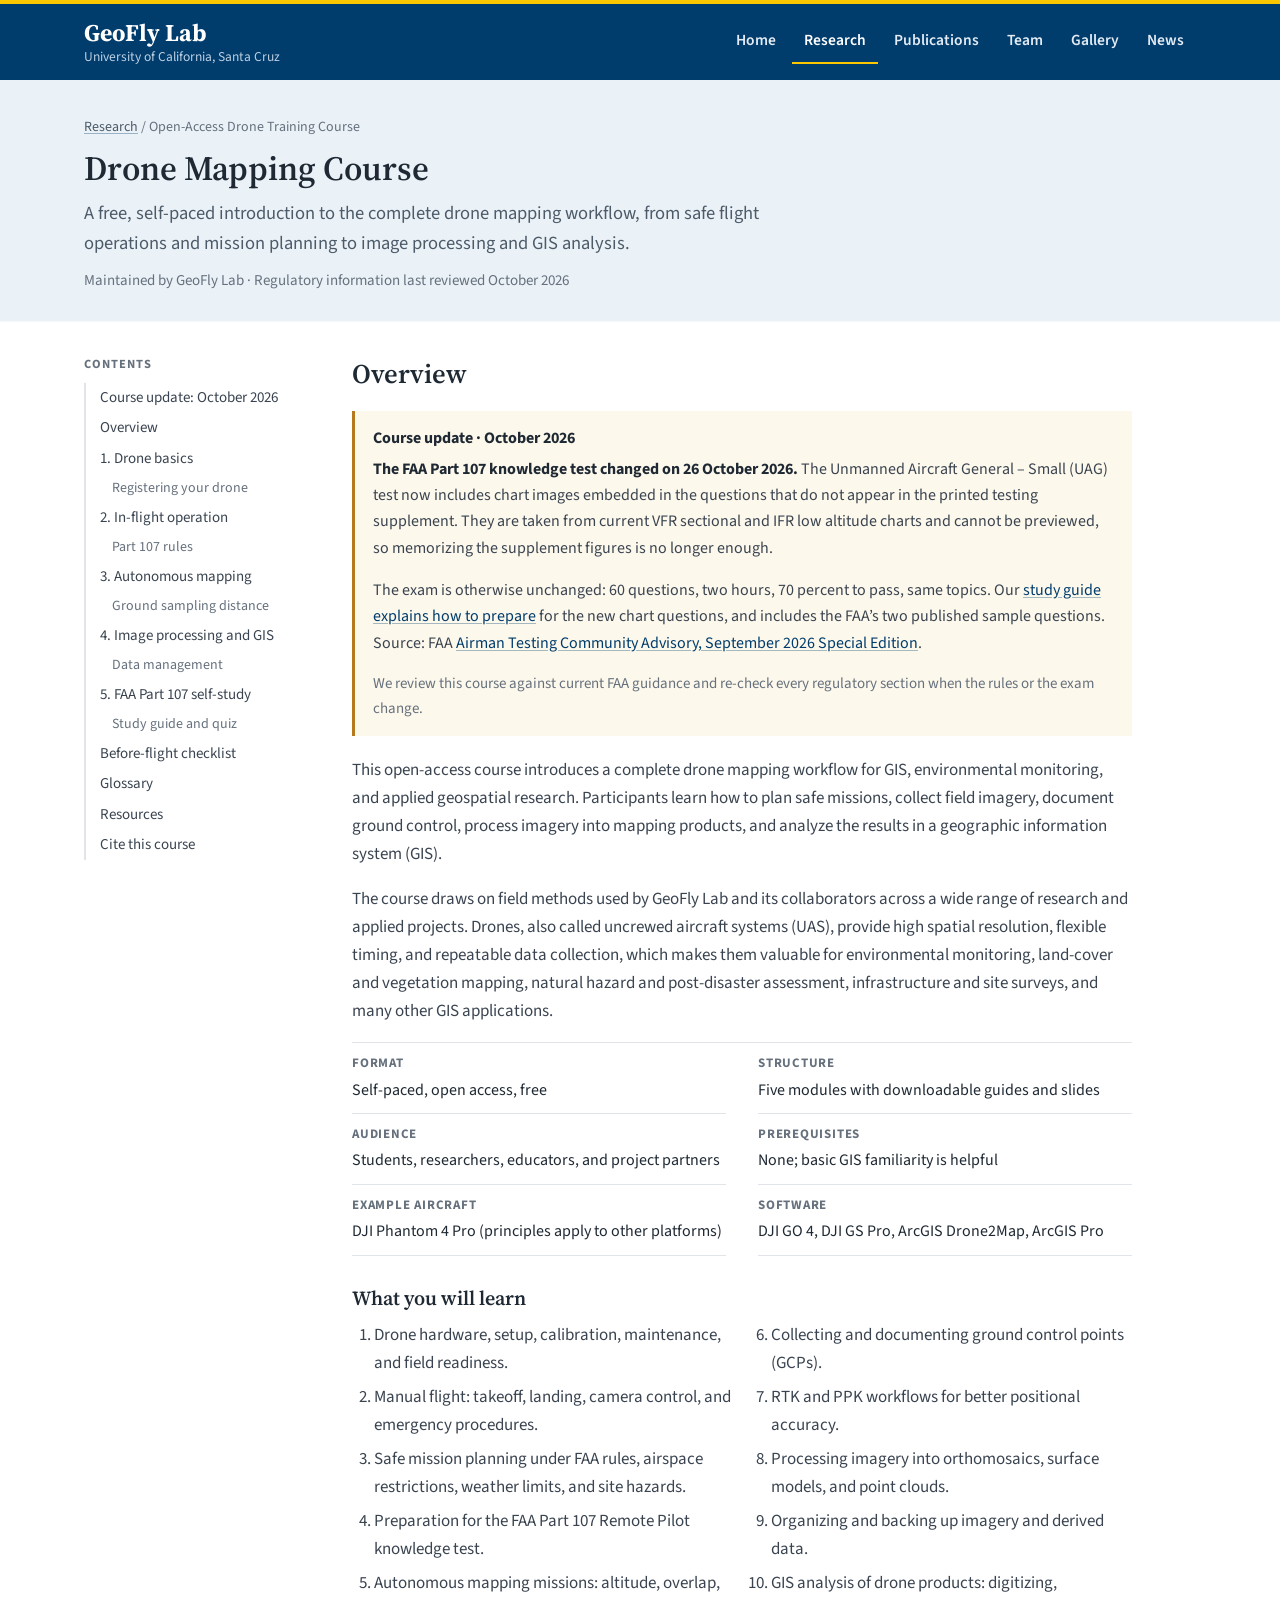
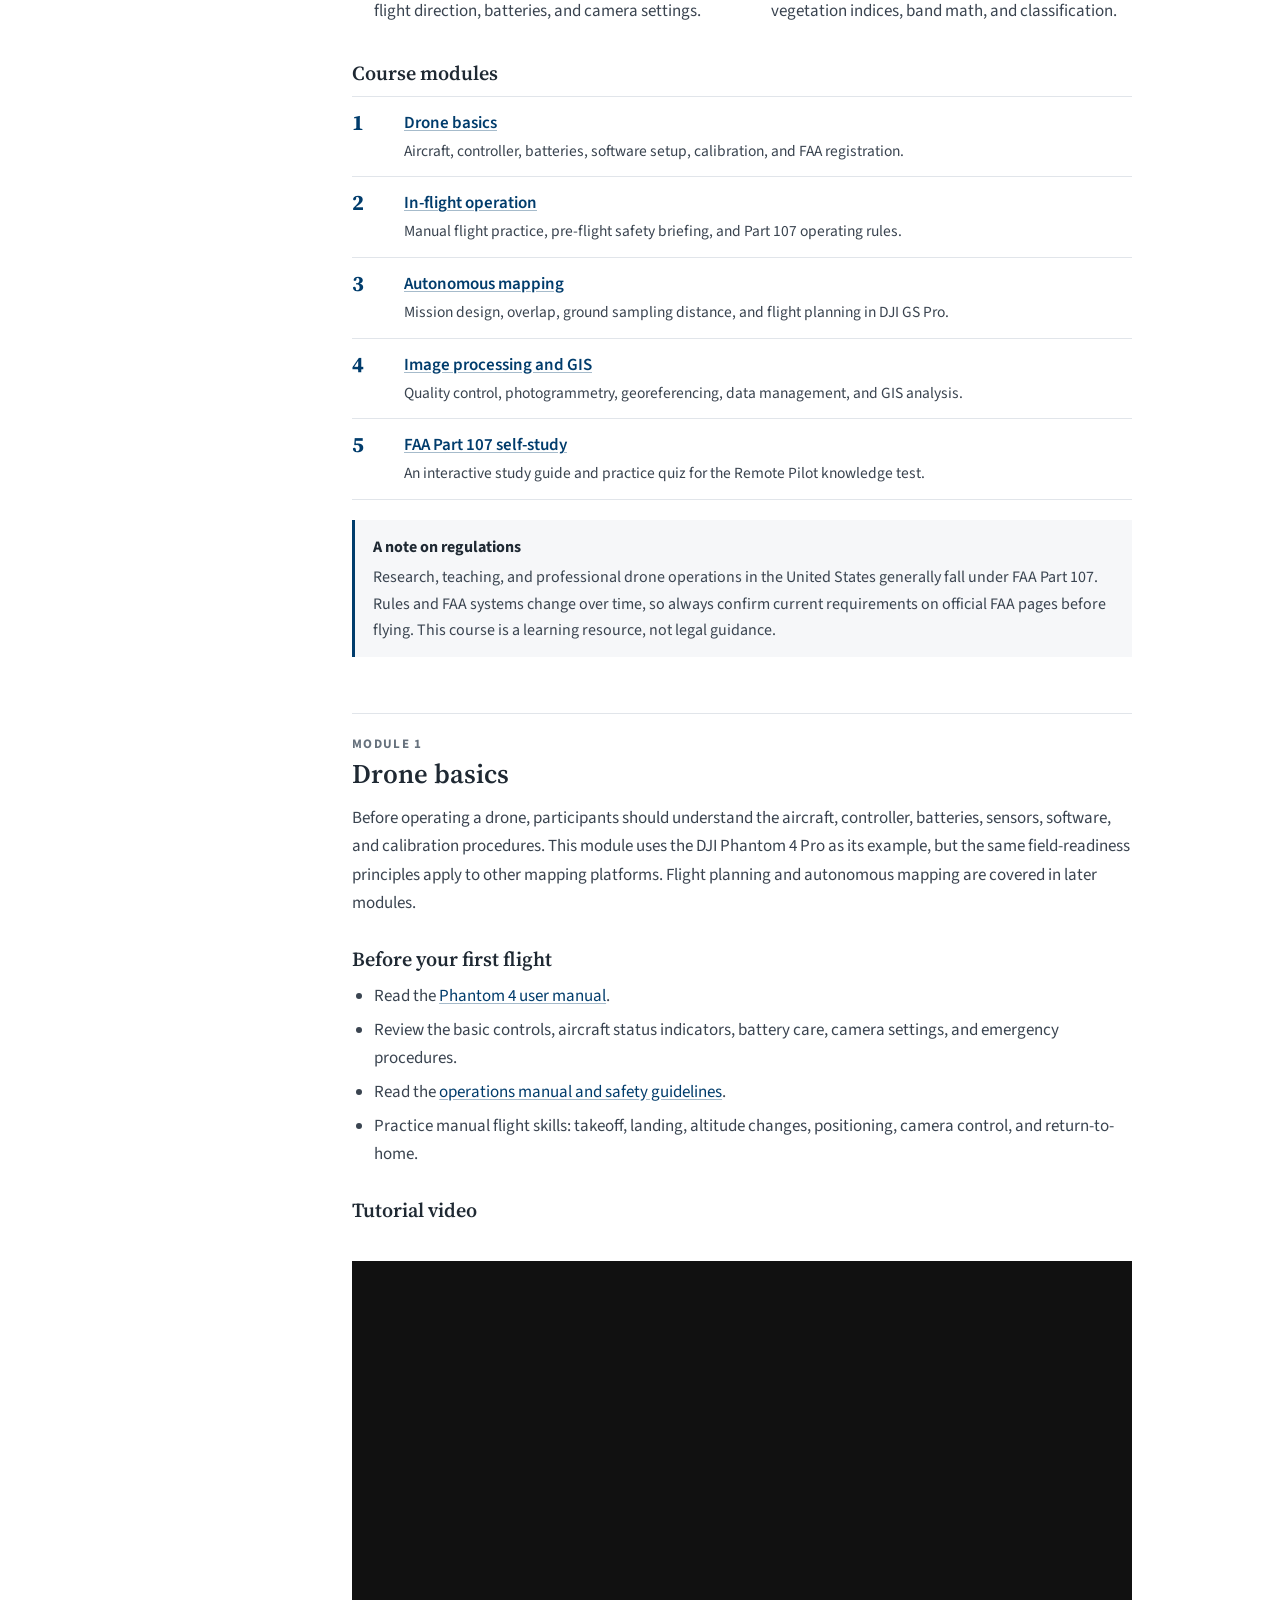
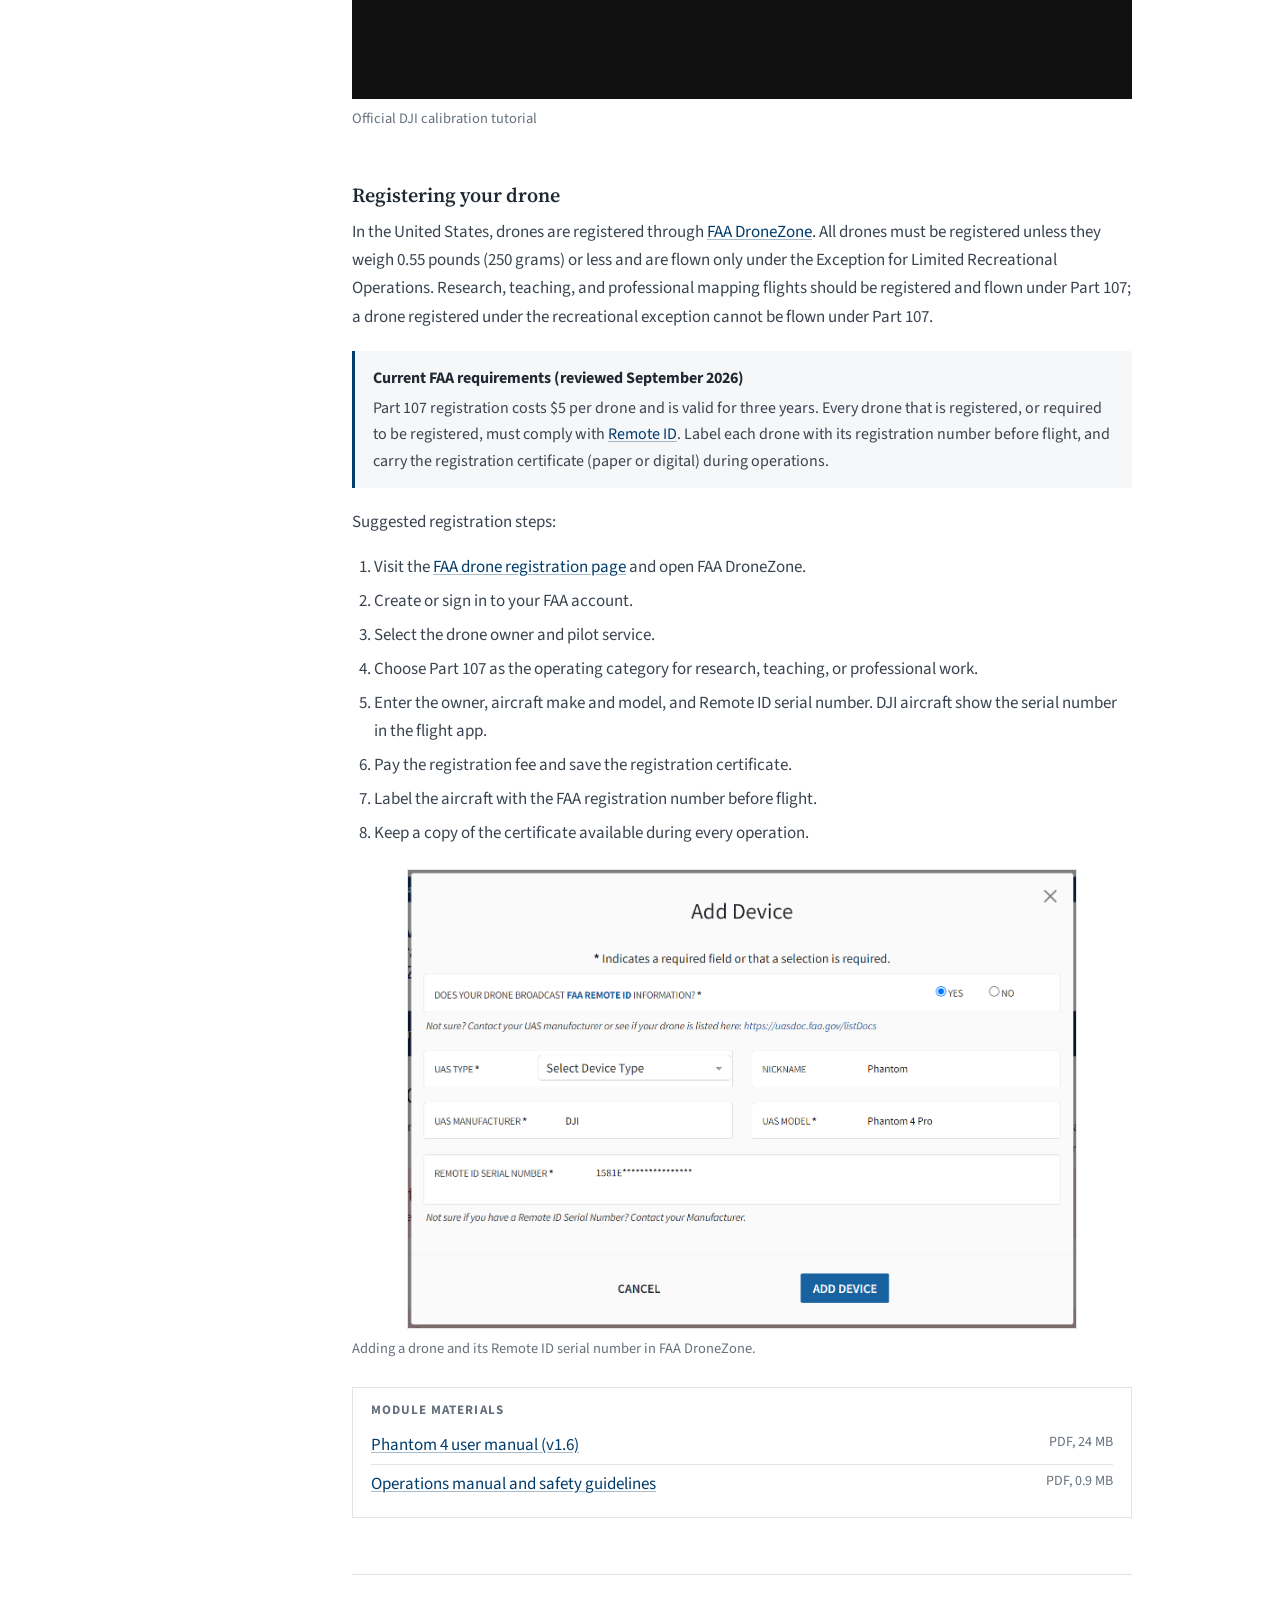
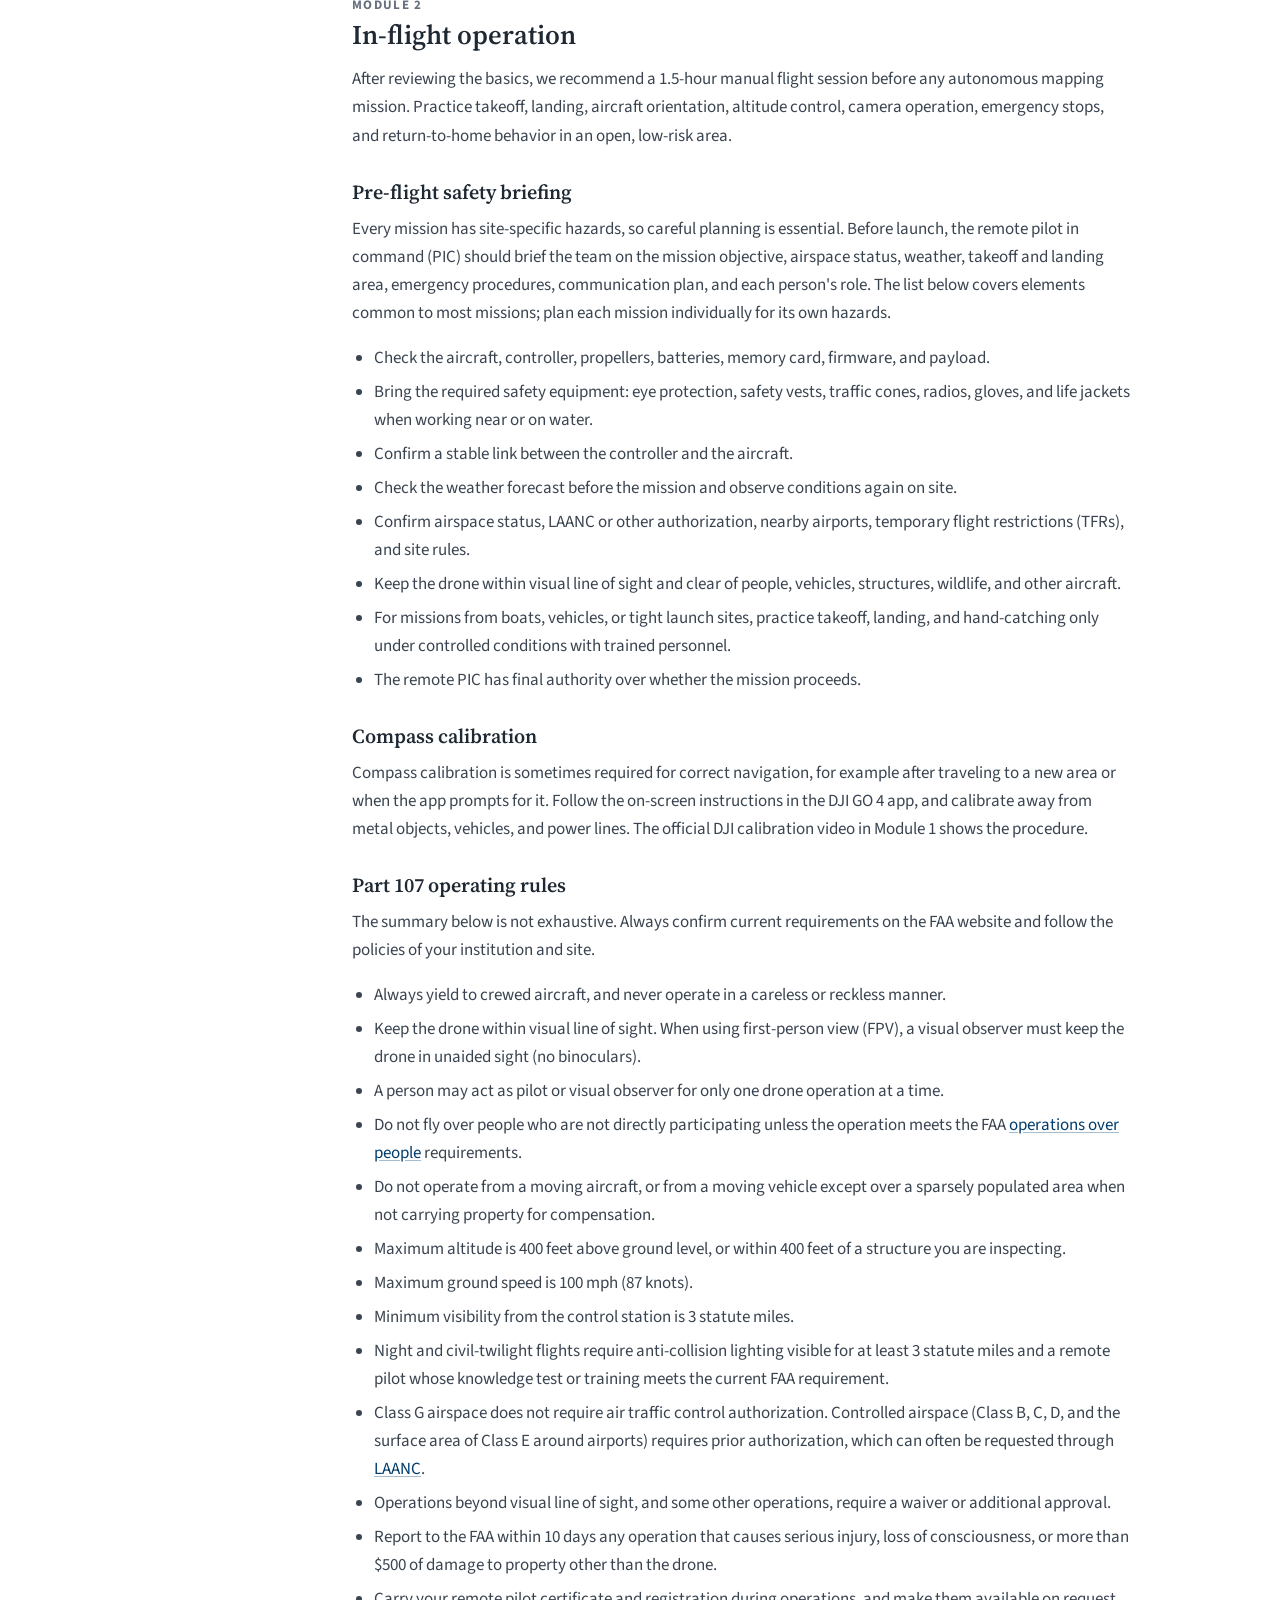
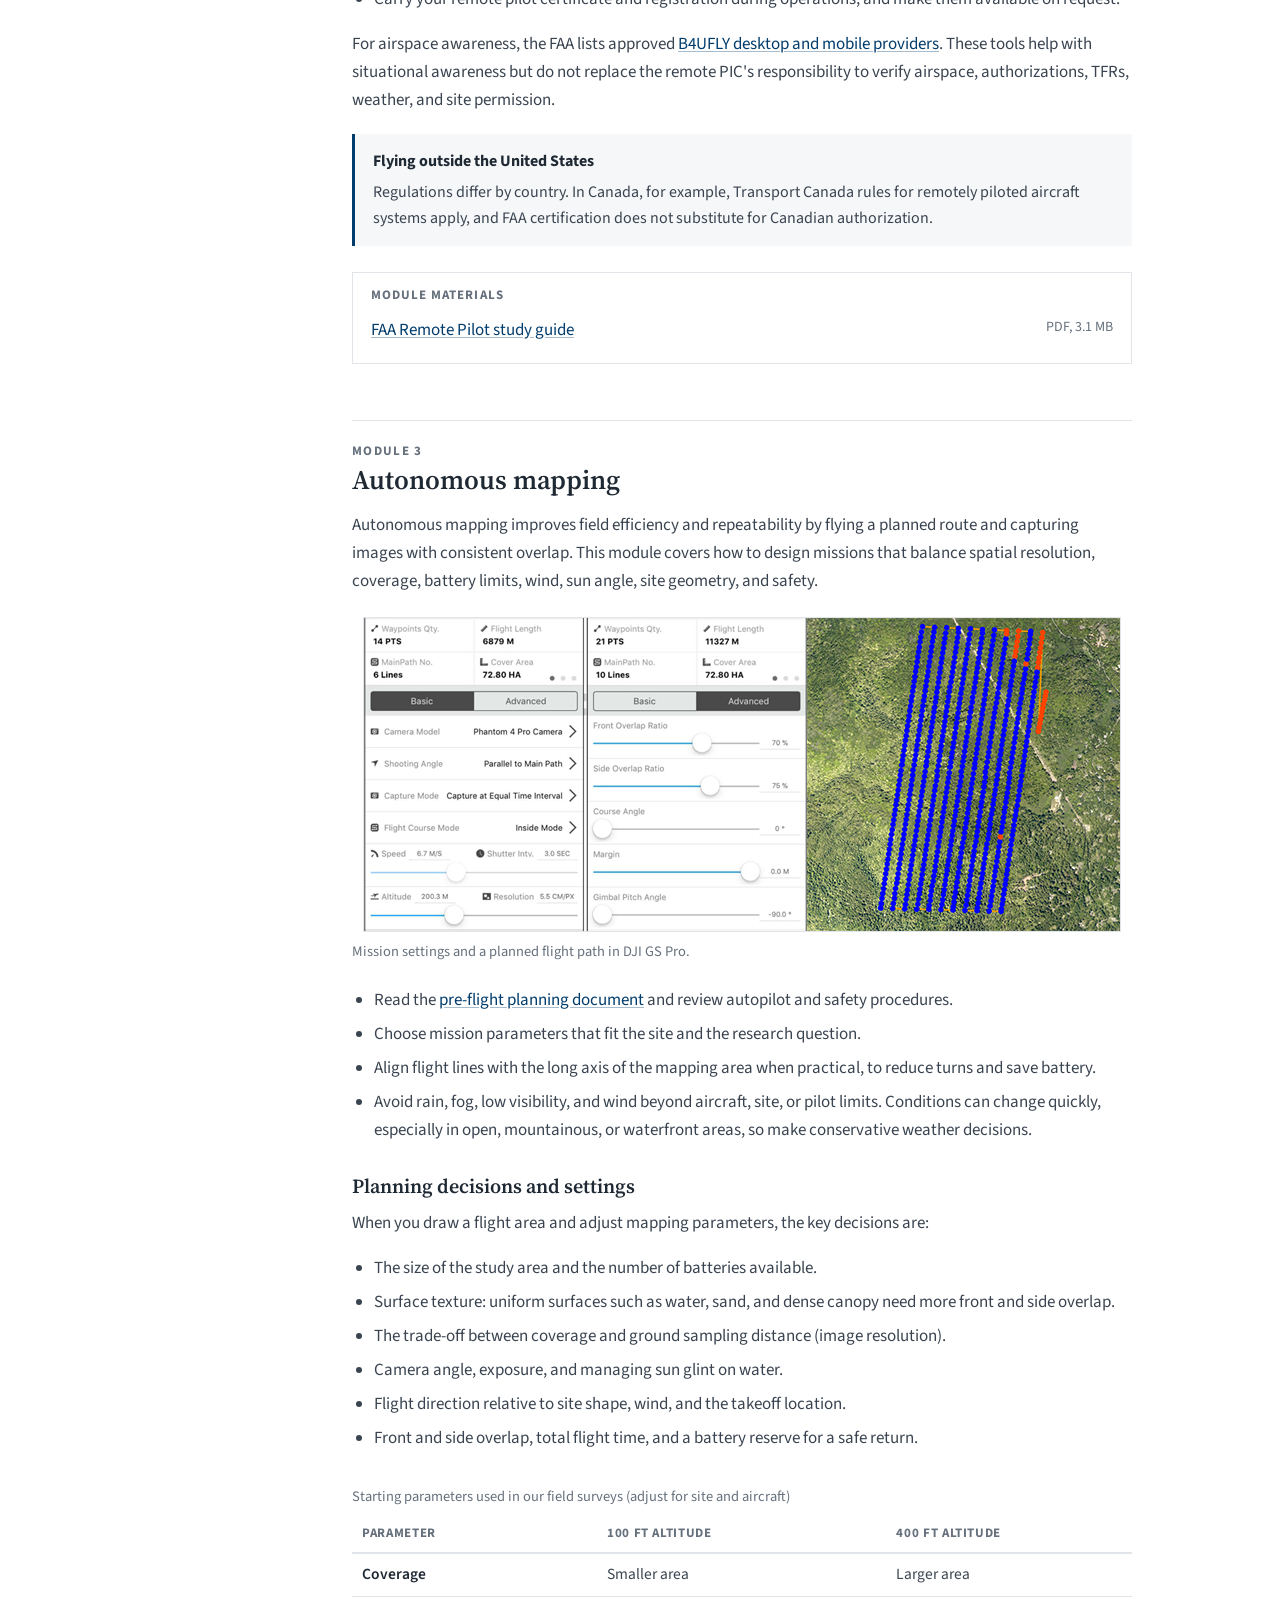
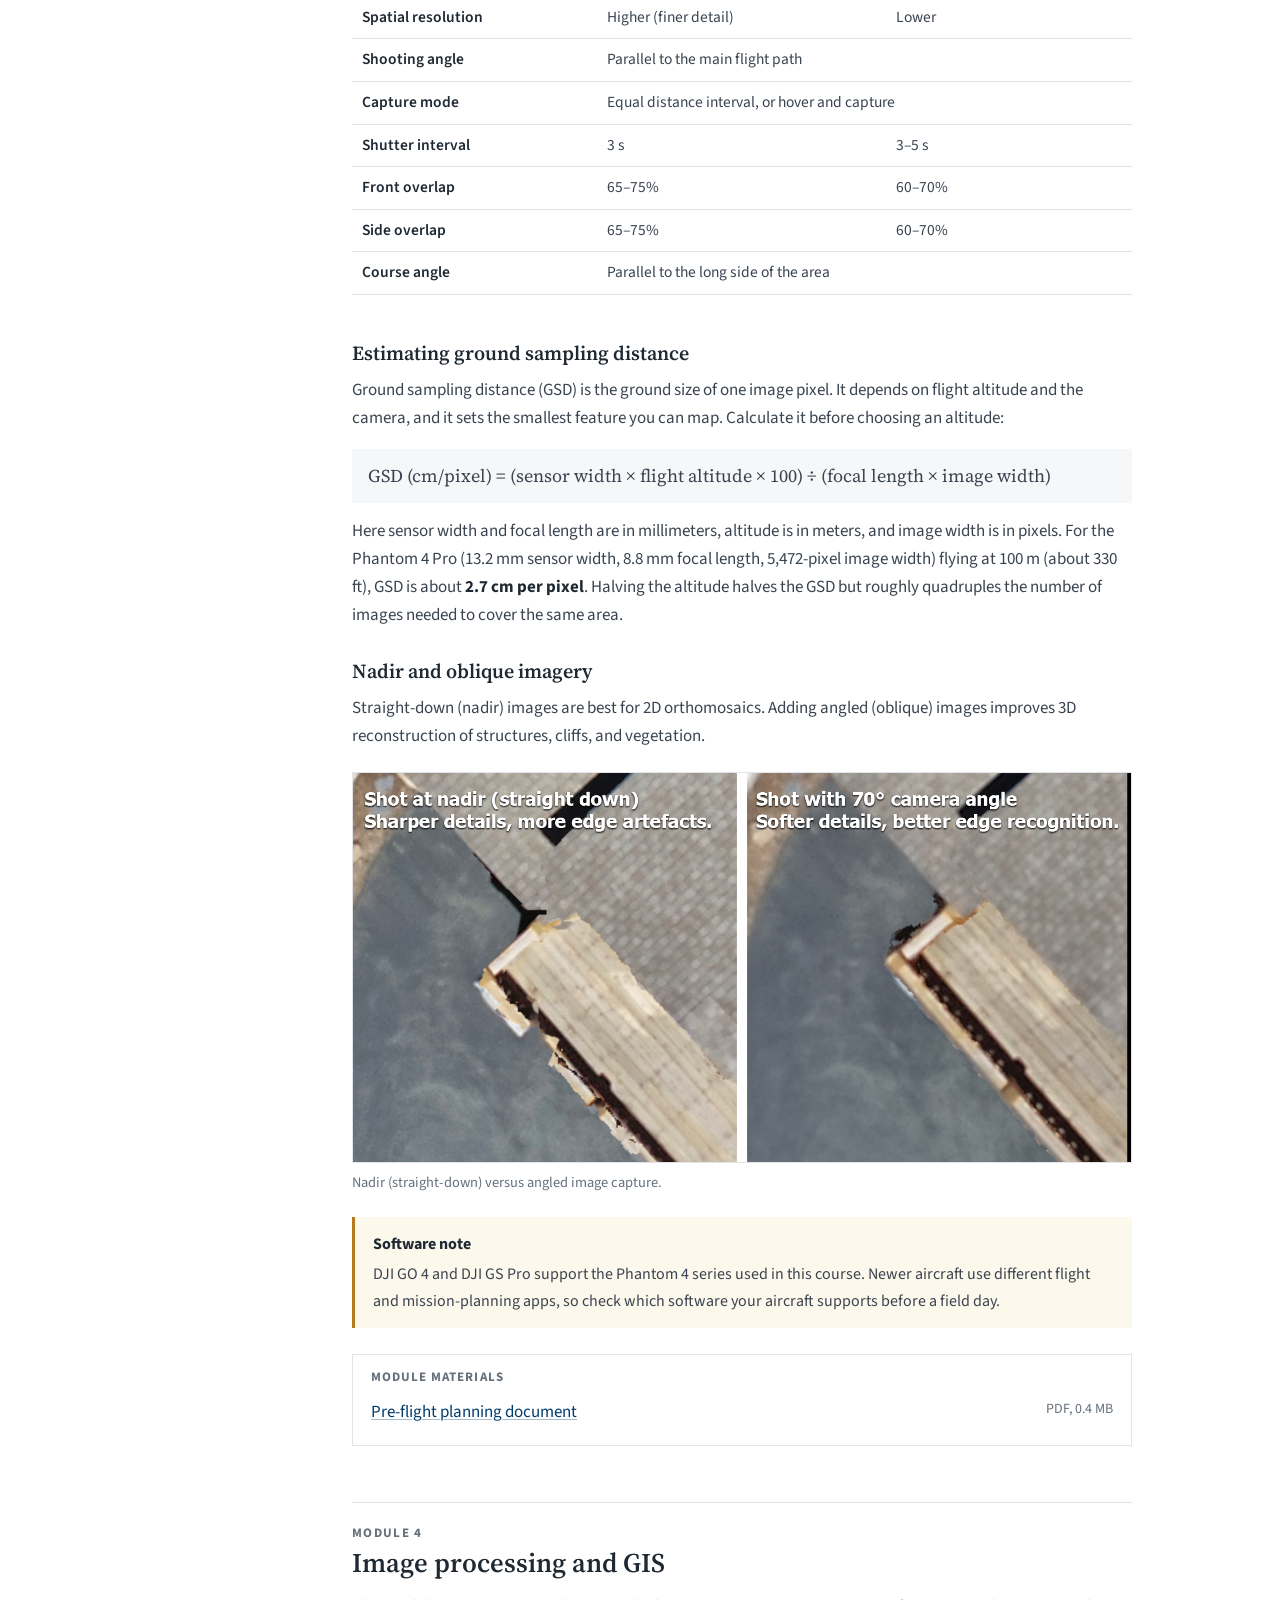
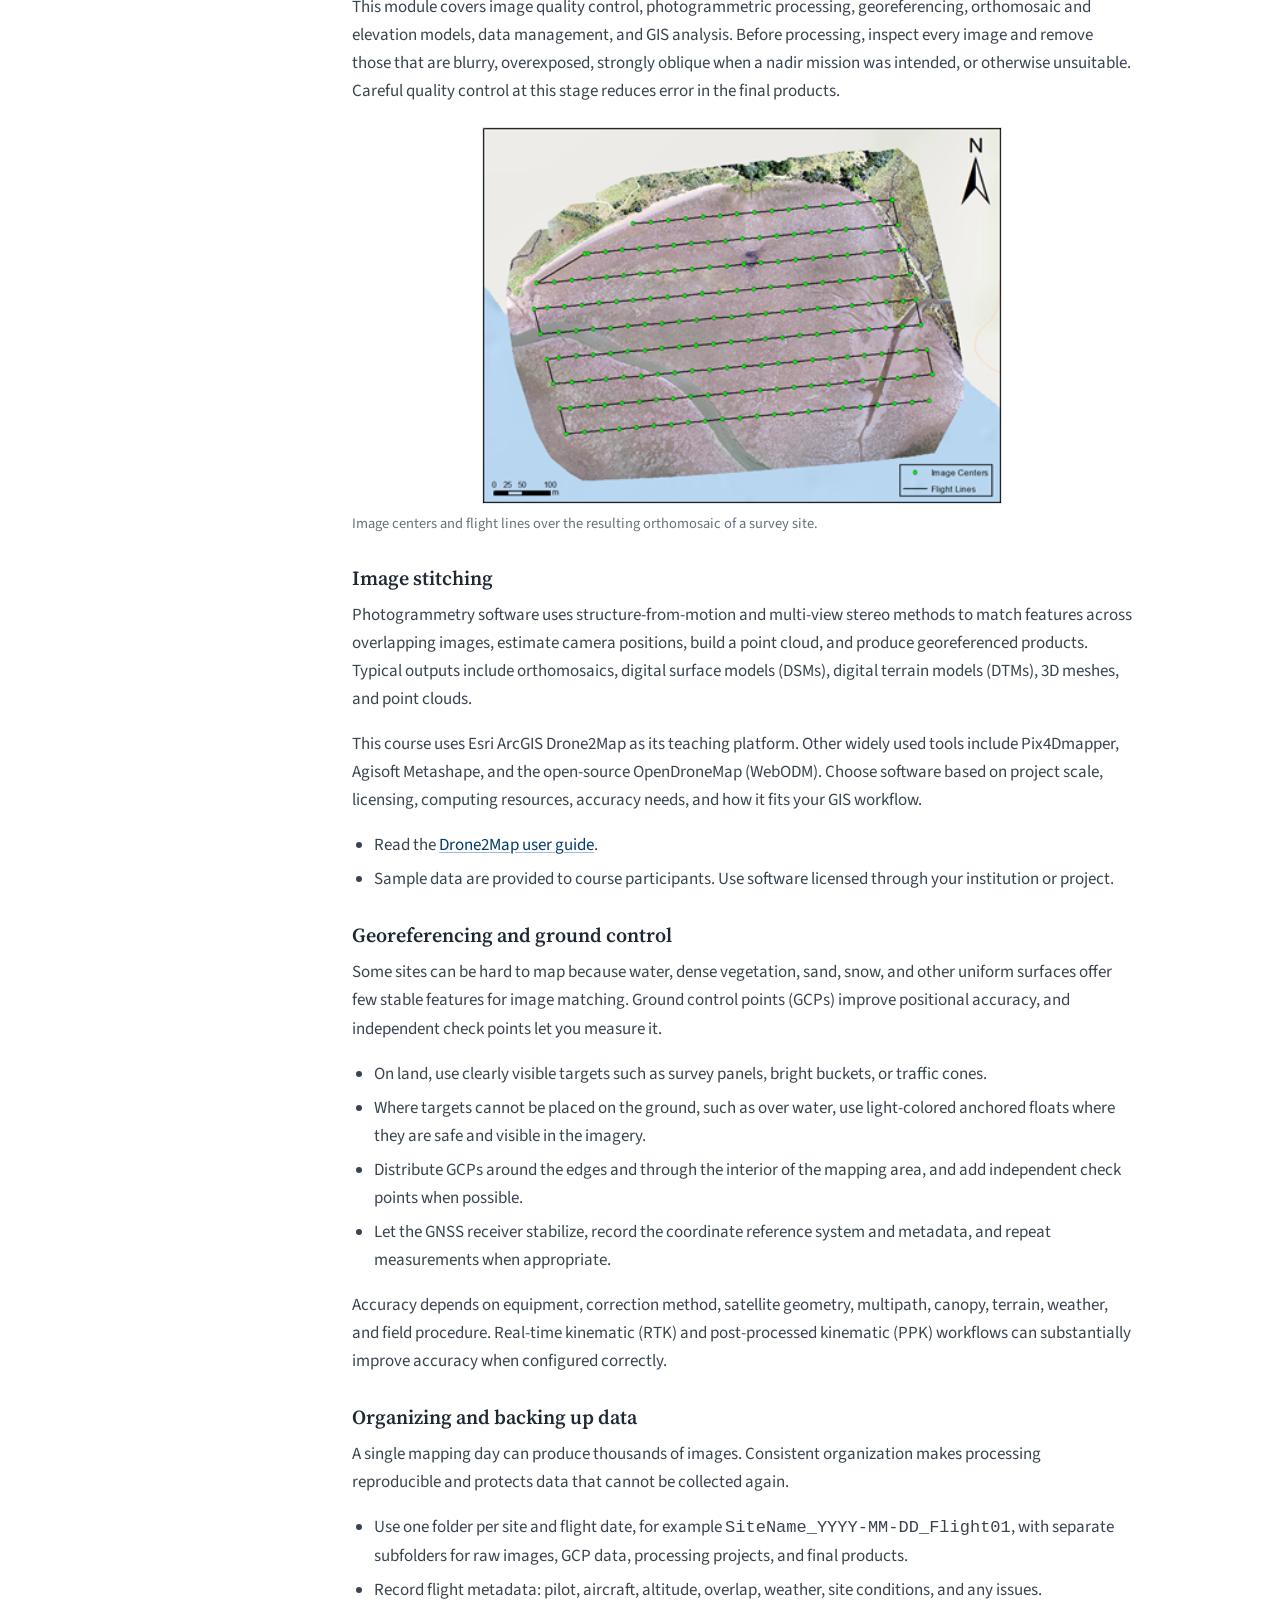
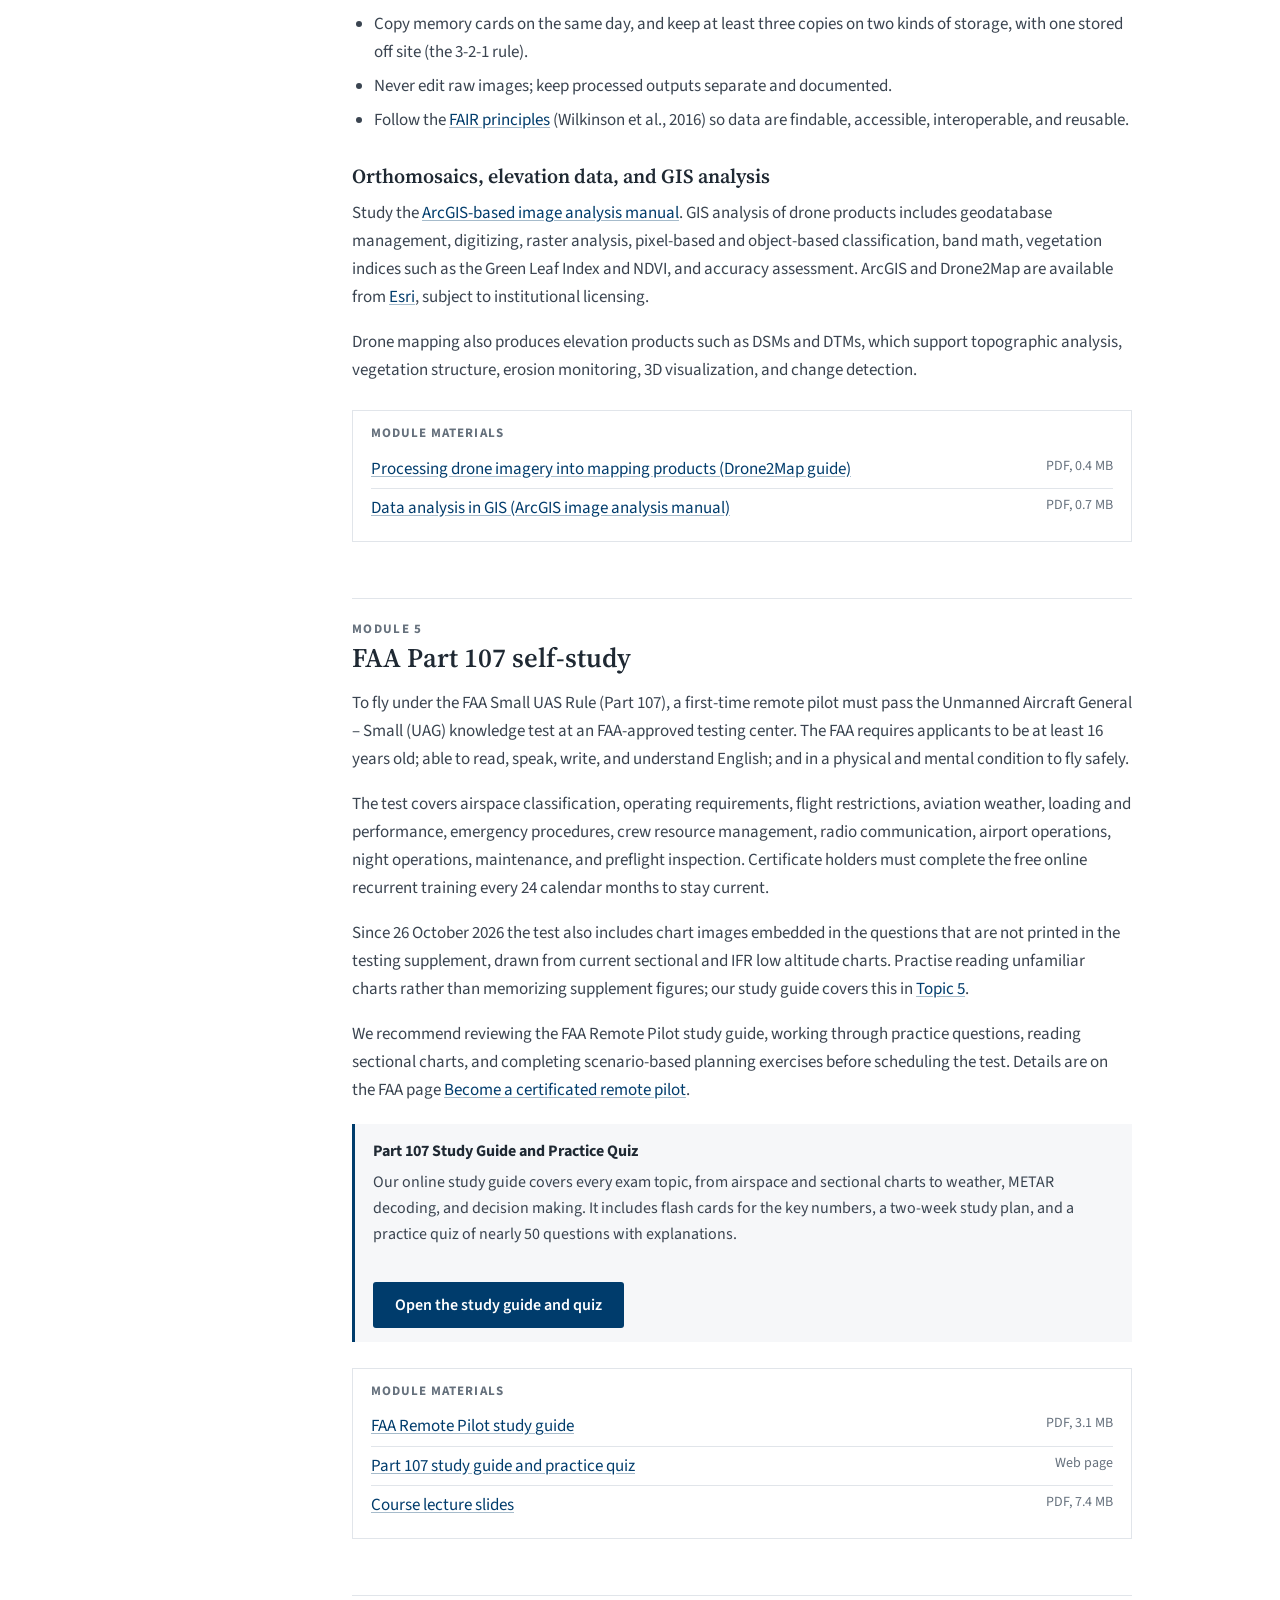
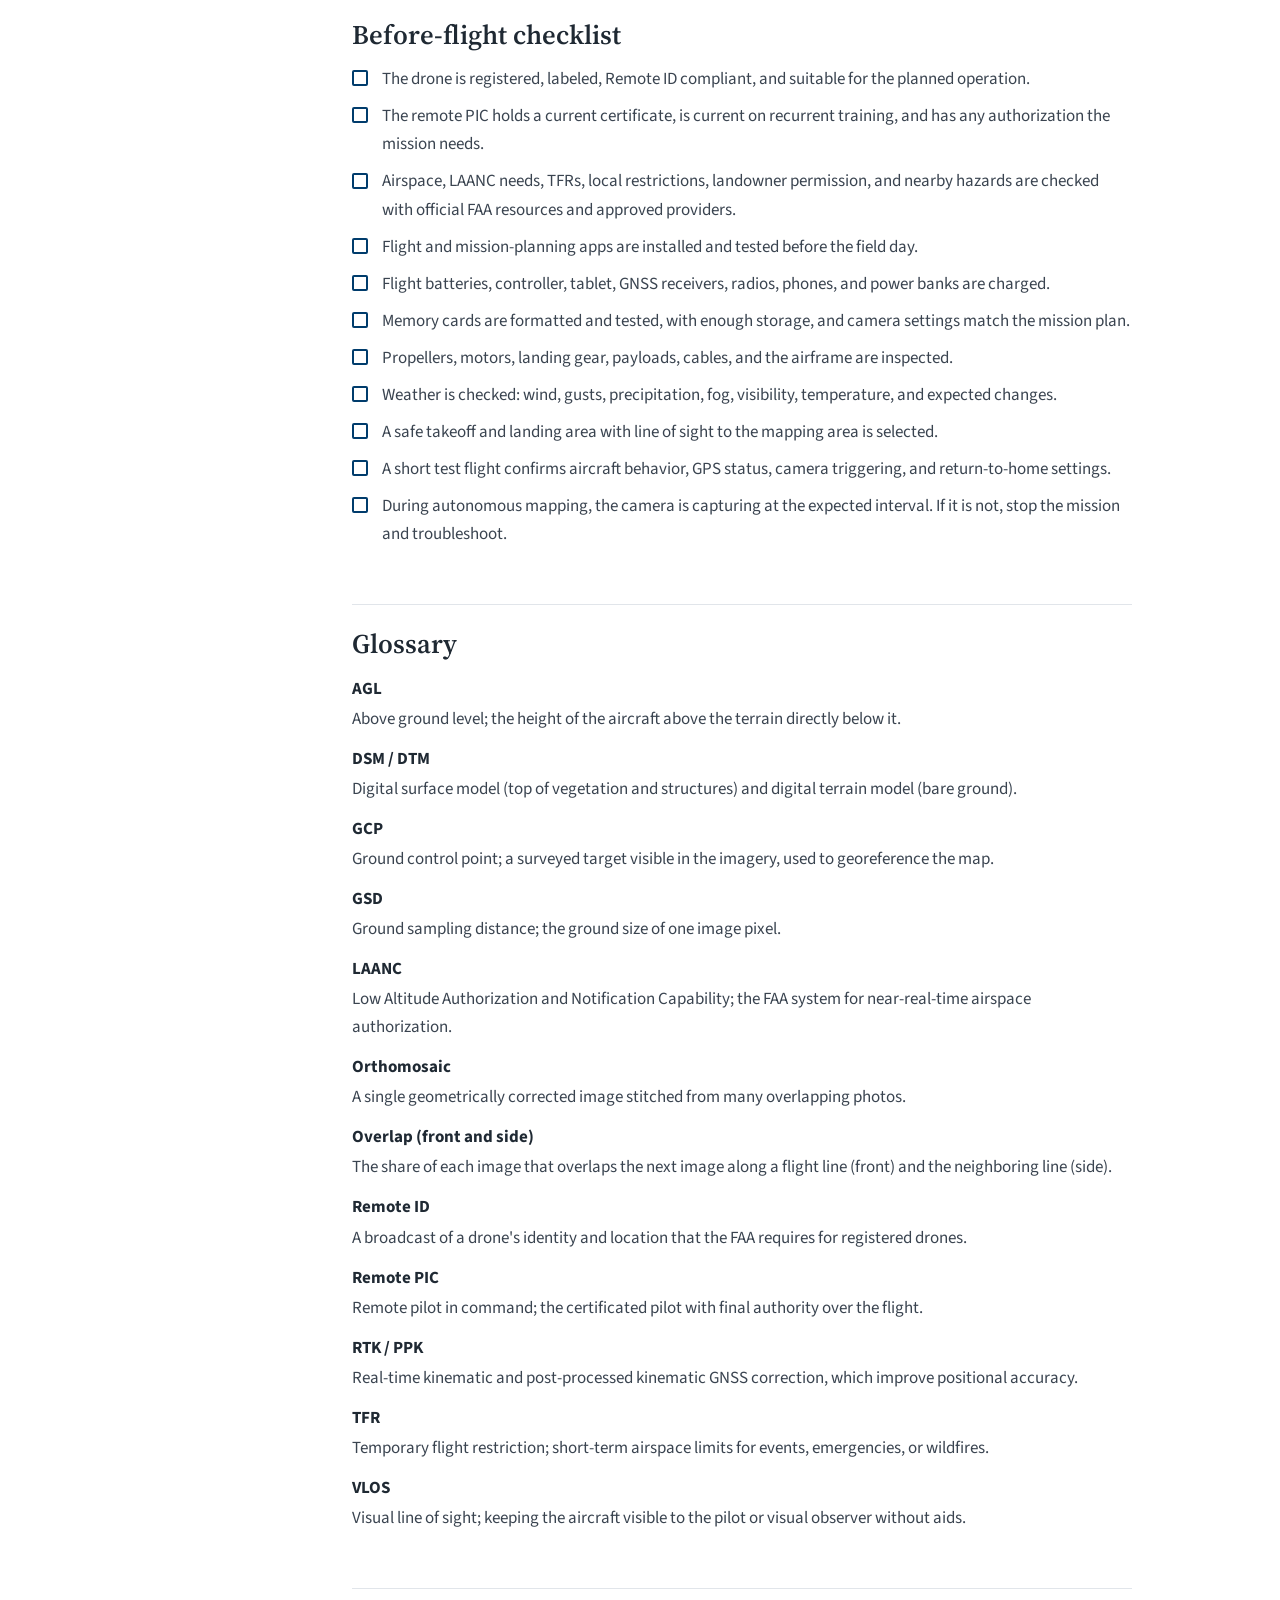
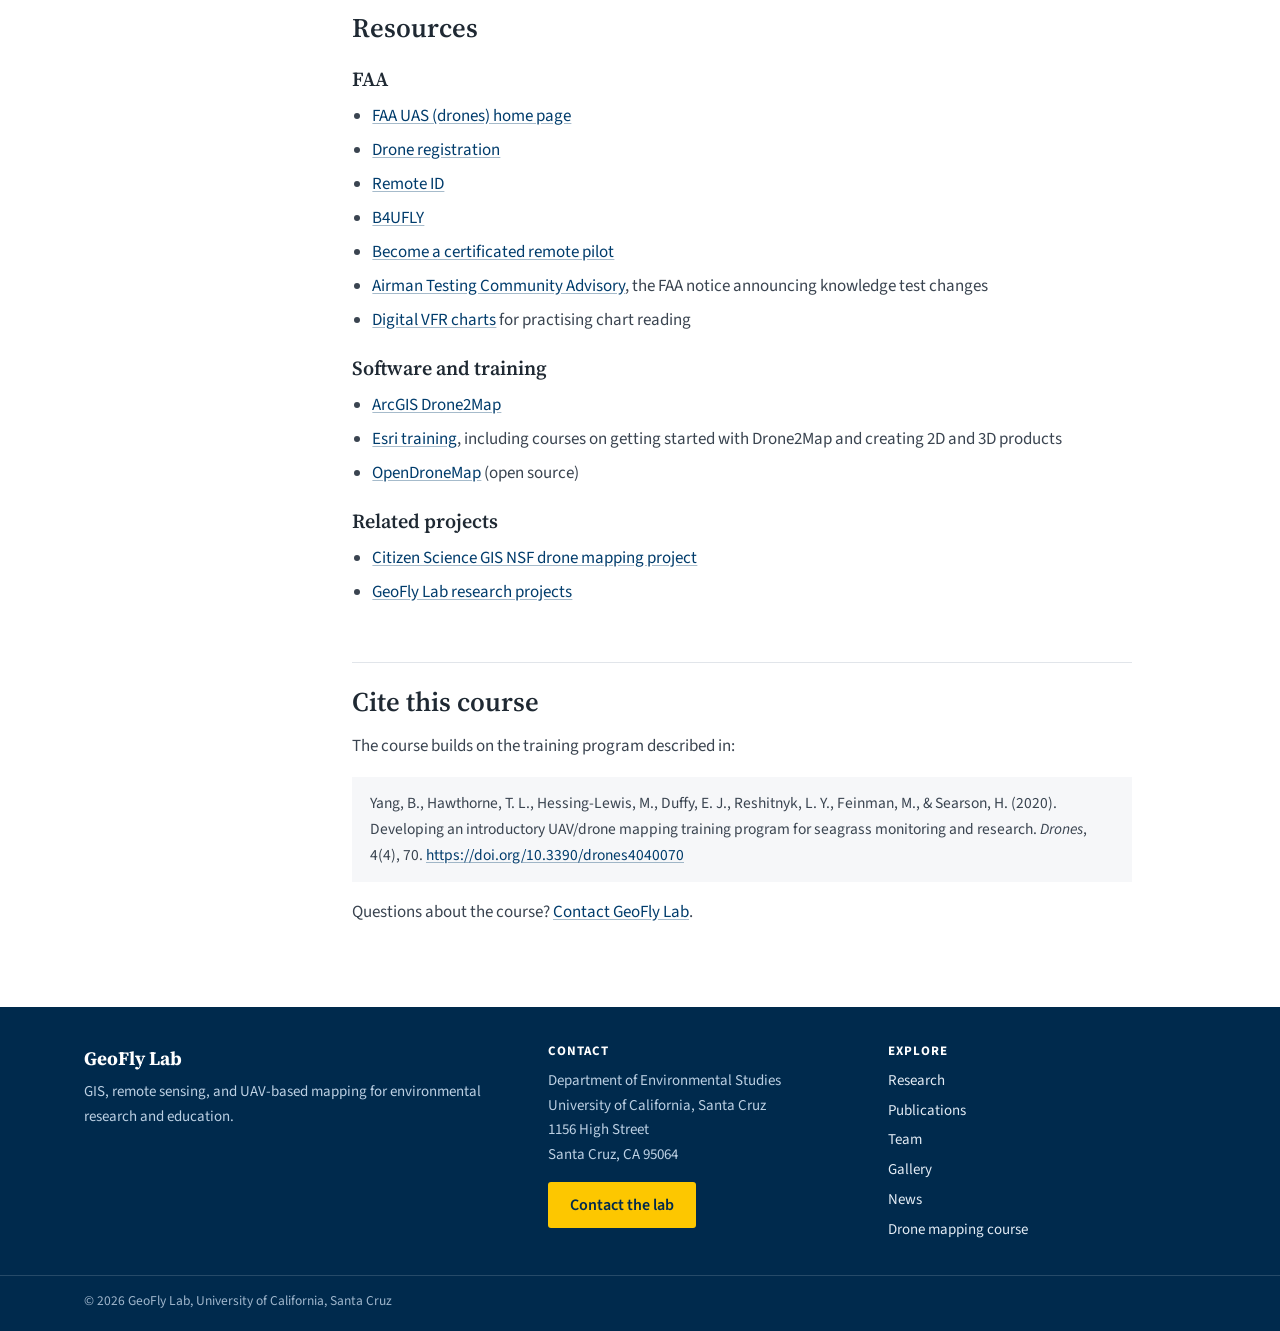
==== commit cfb5a758: "Surface the October 2026 FAA exam change on the course landing page - dated "Course update - October" ====
--- a/index.html
+++ b/index.html
@@ -39,16 +39,17 @@
 <main>
 <div class="wrap">
     <div class="page-head">
-        <p class="crumbs"><a href="https://geofly.ai/project.html">Research</a> / <a href="https://geofly.ai/UAV_edu.html">Geospatial Education</a></p>
+        <p class="crumbs"><a href="https://geofly.ai/project.html">Research</a> / Open-Access Drone Training Course</p>
         <h1>Drone Mapping Course</h1>
         <p class="lede">A free, self-paced introduction to the complete drone mapping workflow, from safe flight operations and mission planning to image processing and GIS analysis.</p>
-        <p class="course-meta">Maintained by GeoFly Lab &middot; Regulatory information last reviewed September 2026</p>
+        <p class="course-meta">Maintained by GeoFly Lab &middot; Regulatory information last reviewed October 2026</p>
     </div>
 
     <div class="course">
         <nav class="toc" aria-label="Course contents">
             <h2>Contents</h2>
             <ol>
+                <li><a href="#updates">Course update: October 2026</a></li>
                 <li><a href="#overview">Overview</a></li>
                 <li><a href="#module-1">1. Drone basics</a></li>
                 <li class="sub"><a href="#registration">Registering your drone</a></li>
@@ -71,6 +72,13 @@
 
 <section id="overview">
     <h2 class="first">Overview</h2>
+
+    <div class="callout warn" id="updates">
+        <span class="callout-title">Course update &middot; October 2026</span>
+        <p><strong>The FAA Part 107 knowledge test changed on 26 October 2026.</strong> The Unmanned Aircraft General &ndash; Small (UAG) test now includes chart images embedded in the questions that do not appear in the printed testing supplement. They are taken from current VFR sectional and IFR low altitude charts and cannot be previewed, so memorizing the supplement figures is no longer enough.</p>
+        <p>The exam is otherwise unchanged: 60 questions, two hours, 70 percent to pass, same topics. Our <a href="part107.html#charts">study guide explains how to prepare</a> for the new chart questions, and includes the FAA&rsquo;s two published sample questions. Source: FAA <a href="https://www.faa.gov/training_testing/testing/September_2026_Special_Edition.pdf">Airman Testing Community Advisory, September 2026 Special Edition</a>.</p>
+        <p class="course-meta">We review this course against current FAA guidance and re-check every regulatory section when the rules or the exam change.</p>
+    </div>
     <p>This open-access course introduces a complete drone mapping workflow for GIS, environmental monitoring, and applied geospatial research. Participants learn how to plan safe missions, collect field imagery, document ground control, process imagery into mapping products, and analyze the results in a geographic information system (GIS).</p>
     <p>The course draws on field methods used by GeoFly Lab and its collaborators across a wide range of research and applied projects. Drones, also called uncrewed aircraft systems (UAS), provide high spatial resolution, flexible timing, and repeatable data collection, which makes them valuable for environmental monitoring, land-cover and vegetation mapping, natural hazard and post-disaster assessment, infrastructure and site surveys, and many other GIS applications.</p>
 
@@ -340,6 +348,7 @@
     <h2><span class="module-num">Module 5</span>FAA Part 107 self-study</h2>
     <p>To fly under the FAA Small UAS Rule (Part 107), a first-time remote pilot must pass the Unmanned Aircraft General &ndash; Small (UAG) knowledge test at an FAA-approved testing center. The FAA requires applicants to be at least 16 years old; able to read, speak, write, and understand English; and in a physical and mental condition to fly safely.</p>
     <p>The test covers airspace classification, operating requirements, flight restrictions, aviation weather, loading and performance, emergency procedures, crew resource management, radio communication, airport operations, night operations, maintenance, and preflight inspection. Certificate holders must complete the free online recurrent training every 24 calendar months to stay current.</p>
+    <p>Since 26 October 2026 the test also includes chart images embedded in the questions that are not printed in the testing supplement, drawn from current sectional and IFR low altitude charts. Practise reading unfamiliar charts rather than memorizing supplement figures; our study guide covers this in <a href="part107.html#charts">Topic 5</a>.</p>
     <p>We recommend reviewing the FAA Remote Pilot study guide, working through practice questions, reading sectional charts, and completing scenario-based planning exercises before scheduling the test. Details are on the FAA page <a href="https://www.faa.gov/uas/commercial_operators/become_a_drone_pilot">Become a certificated remote pilot</a>.</p>
     <div class="callout">
         <span class="callout-title">Part 107 Study Guide and Practice Quiz</span>
@@ -400,6 +409,8 @@
         <li><a href="https://www.faa.gov/uas/getting_started/remote_id">Remote ID</a></li>
         <li><a href="https://www.faa.gov/uas/getting_started/b4ufly">B4UFLY</a></li>
         <li><a href="https://www.faa.gov/uas/commercial_operators/become_a_drone_pilot">Become a certificated remote pilot</a></li>
+        <li><a href="https://www.faa.gov/training_testing/testing/September_2026_Special_Edition.pdf">Airman Testing Community Advisory</a>, the FAA notice announcing knowledge test changes</li>
+        <li><a href="https://www.faa.gov/air_traffic/flight_info/aeronav/digital_products/vfr/">Digital VFR charts</a> for practising chart reading</li>
     </ul>
     <h3>Software and training</h3>
     <ul>
